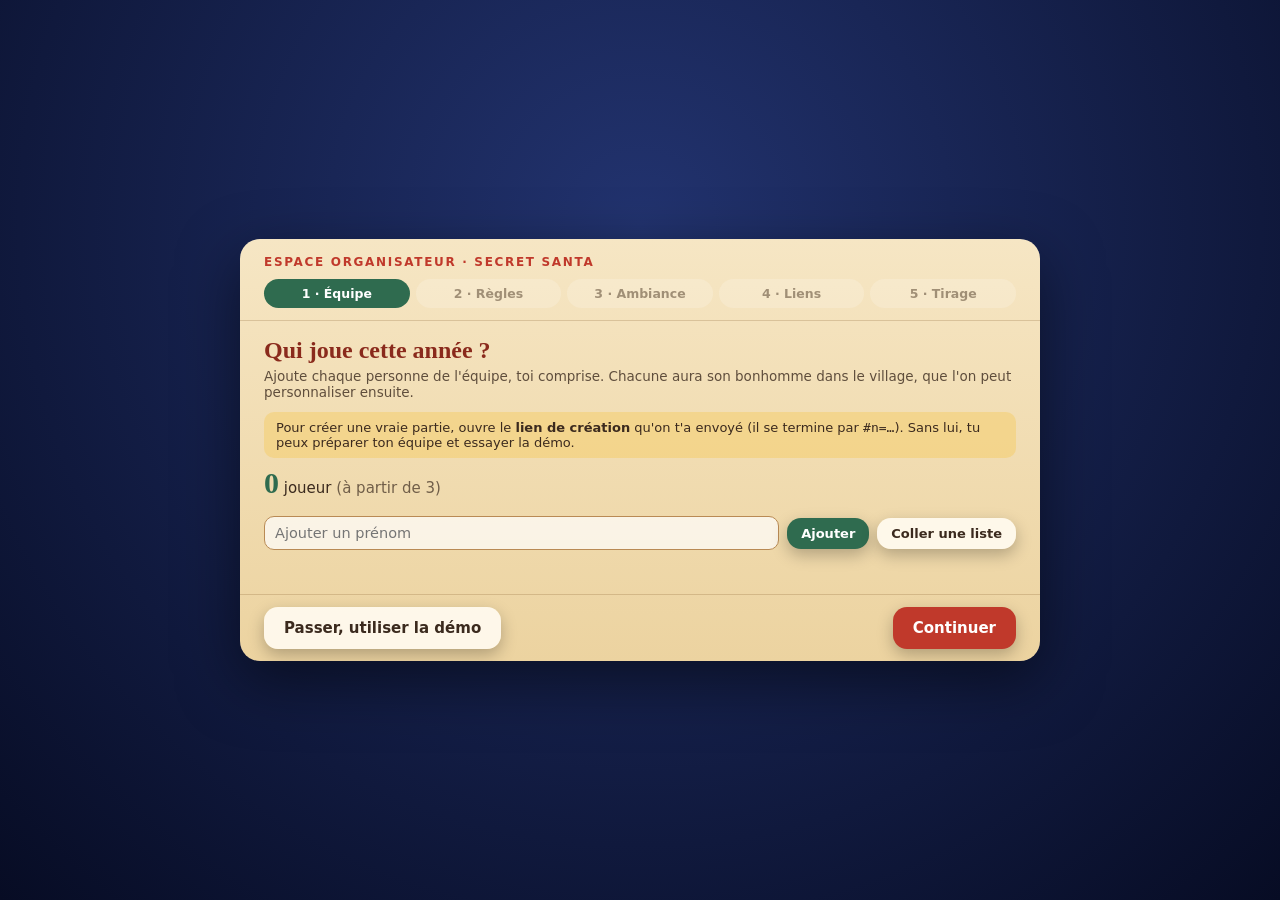
==== index.html @ 73693373 "Add files via upload" ====
<!doctype html>
<html lang="fr">
<head>
<meta charset="utf-8">
<meta name="viewport" content="width=device-width,initial-scale=1,viewport-fit=cover">
<meta name="theme-color" content="#0f1b3d"><meta name="mobile-web-app-capable" content="yes"><meta name="apple-mobile-web-app-capable" content="yes"><meta name="apple-mobile-web-app-title" content="Village"><meta name="apple-mobile-web-app-status-bar-style" content="default">
<title>Village de Noël – Secret Santa</title>
<style>
:root{
  --ink:#3b2a1e; --paper:#f6e6c4; --paper2:#ecd3a0; --red:#c0392b; --green:#2f6b4f; --gold:#f4c95d;
  --glow:0; --hill1:#f6faff; --hill2:#dbe9f6; --ground1:#fdfdff; --ground2:#dfeaf6; --road:#e9eef7; --ice:#cfe6f7;
}
body.dusk{ --glow:.65; --hill1:#ecdcec; --hill2:#c9b4d2; --ground1:#efdbe8; --ground2:#bfa6cb; --road:#dcc8dc; --ice:#d9c6e6; }
body.night{ --glow:1; --hill1:#7b90c0; --hill2:#4f6499; --ground1:#92a7d3; --ground2:#566ca3; --road:#7a8dba; --ice:#7f9fd6; }
*{box-sizing:border-box}
html,body{height:100%;margin:0;overflow:hidden;background:#0f1b3d;font-family:system-ui,-apple-system,"Segoe UI",Roboto,sans-serif;color:var(--ink)}
.hidden{display:none!important}
/* sky */
#sky{position:fixed;inset:0;z-index:0}
#sky .s{position:absolute;inset:0;opacity:0;transition:opacity 2.4s ease}
#sky .day{background:linear-gradient(#7fbfe9,#dff0fb 70%,#f4fafe)}
#sky .dusk{background:linear-gradient(#41397a,#a2578f 45%,#f6a46c 85%,#ffd59a)}
#sky .night{background:linear-gradient(#050a1f,#13224f 60%,#27407f)}
body.day #sky .day,body.dusk #sky .dusk,body.night #sky .night{opacity:1}
#gray{position:fixed;inset:0;z-index:1;background:rgba(110,122,145,.38);opacity:0;transition:opacity 2s;pointer-events:none}
body.cloudy #gray{opacity:1}
/* world */
#stage{position:fixed;inset:0;z-index:2;overflow:hidden;touch-action:none}
#world{position:absolute;left:50%;top:50%;width:1600px;height:900px;transform-origin:center center}
#bg{position:absolute;inset:0;width:1600px;height:900px;overflow:visible}
#chars,#fx{position:absolute;inset:0}
#chars{pointer-events:none}
#fx{pointer-events:none;z-index:6000}
.hill2{fill:var(--hill2);transition:fill 2.4s}.hill1{fill:var(--hill1);transition:fill 2.4s}
.gs1{stop-color:var(--ground1)}.gs2{stop-color:var(--ground2)}
.road{stroke:var(--road);transition:stroke 2.4s}
#sun,#moon,#stars{transition:opacity 2.4s,transform 2.4s}
#sun{opacity:0;transform:translate(1250px,170px)}
body.day #sun{opacity:1}
body.dusk #sun{opacity:1;transform:translate(1330px,420px)}
#moon{opacity:0;transform:translate(300px,170px)}
body.night #moon{opacity:1}
#stars{opacity:0}body.night #stars{opacity:1}body.dusk #stars{opacity:.35}
.cloud{fill:#fff;opacity:.85;animation:drift 90s linear infinite}
body.night .cloud{fill:#9fb0d8;opacity:.35}body.dusk .cloud{fill:#ffd9c2;opacity:.7}
@keyframes drift{from{transform:translateX(-400px)}to{transform:translateX(2000px)}}
.star{animation:tw 3s ease-in-out infinite}
@keyframes tw{50%{opacity:.25}}
.glow{opacity:var(--glow);transition:opacity 2.4s}
.bulb{animation:blink 1.8s ease-in-out infinite}
@keyframes blink{50%{opacity:.35}}
/* characters */
.ch{position:absolute;left:0;top:0;width:48px;height:80px;cursor:pointer;pointer-events:auto;transition:opacity .4s}
.ch.me{cursor:default}
.ch.inshop{opacity:0;pointer-events:none}
.ch .wrap{position:relative;width:48px;height:80px}
.ch .fig{width:48px;height:80px}
.ch svg{width:48px;height:80px;display:block;overflow:visible}
.ch .nm{position:absolute;top:80px;left:50%;transform:translateX(-50%);font-size:var(--nm,13px);font-weight:600;padding:1px 9px;border-radius:10px;background:rgba(255,255,255,.88);white-space:nowrap;pointer-events:none}
.ch.me .nm{background:var(--gold)}
.ch .you{position:absolute;top:-34px;left:50%;transform:translateX(-50%);background:var(--gold);padding:1px 10px;border-radius:10px;font-size:12px;font-weight:700;animation:bounce 1.2s ease-in-out infinite}
.ch .you:after{content:"";position:absolute;left:50%;bottom:-5px;margin-left:-5px;border:5px solid transparent;border-top-color:var(--gold);border-bottom:0}
@keyframes bounce{50%{transform:translateX(-50%) translateY(-6px)}}
.bubble{position:absolute;bottom:92px;left:50%;transform:translateX(-50%) scale(.6);opacity:0;background:#fff;border-radius:12px;padding:6px 10px;font-size:var(--nm,13px);min-width:60px;max-width:210px;width:max-content;text-align:center;box-shadow:0 4px 10px rgba(0,0,0,.25);pointer-events:none;transition:all .25s}
.bubble.show{opacity:1;transform:translateX(-50%) scale(1)}
.bubble:after{content:"";position:absolute;left:50%;bottom:-6px;margin-left:-6px;border:6px solid transparent;border-top-color:#fff;border-bottom:0}
.ch .legL,.ch .legR,.ch .armL,.ch .armR,.ch .body{transform-box:fill-box;transform-origin:50% 0}
.ch.walking .legL{animation:stepA .36s ease-in-out infinite}
.ch.walking .legR{animation:stepB .36s ease-in-out infinite}
.ch.walking .armL{animation:armB .36s ease-in-out infinite}
.ch.walking .armR{animation:armA .36s ease-in-out infinite}
.ch.walking .body{animation:bob .36s ease-in-out infinite}
@keyframes stepA{0%,100%{transform:rotate(24deg)}50%{transform:rotate(-24deg)}}
@keyframes stepB{0%,100%{transform:rotate(-24deg)}50%{transform:rotate(24deg)}}
@keyframes armA{0%,100%{transform:rotate(14deg)}50%{transform:rotate(-14deg)}}
@keyframes armB{0%,100%{transform:rotate(-14deg)}50%{transform:rotate(14deg)}}
@keyframes bob{50%{transform:translateY(-2px)}}
.gift{display:none}.ch.hasgift .gift{display:block}
.ch.ready .wrap{animation:hop 1.7s ease-in-out infinite}
@keyframes hop{0%,70%,100%{transform:translateY(0)}85%{transform:translateY(-9px)}}
.elf{position:absolute;left:0;top:0;width:24px;height:40px}
.elf svg{width:24px;height:40px;overflow:visible}
.spark{position:absolute;width:11px;height:11px;clip-path:polygon(50% 0,62% 38%,100% 50%,62% 62%,50% 100%,38% 62%,0 50%,38% 38%)}
.ball{position:absolute;left:0;top:0;width:16px;height:16px;margin:-8px;border-radius:50%;background:radial-gradient(circle at 35% 30%,#fff,#d8e7f6);box-shadow:0 0 6px rgba(255,255,255,.8)}
/* snow */
#snow{position:fixed;inset:0;z-index:15;pointer-events:none}
/* HUD */
#hud{position:fixed;inset:0;z-index:10;pointer-events:none}
#hud>*{pointer-events:auto}
.tl{position:absolute;left:16px;top:14px;background:rgba(255,250,238,.9);padding:12px 16px;border-radius:16px;box-shadow:0 6px 20px rgba(0,0,0,.22);min-width:230px}
.tl .title{font-family:Georgia,serif;font-size:20px;font-weight:700;color:var(--red)}
.wx{font-size:12px;opacity:.75;margin:2px 0 8px}
.prog{display:flex;align-items:center;gap:8px;font-size:13px}
.bar{flex:1;height:9px;border-radius:6px;background:rgba(0,0,0,.12);overflow:hidden}
.bar i{display:block;height:100%;width:0;background:linear-gradient(90deg,#2f6b4f,#f4c95d);transition:width .8s}
.tr{position:absolute;right:16px;top:14px;display:flex;gap:8px;flex-wrap:wrap;justify-content:flex-end;max-width:62vw}
.pill,.seg button{border:0;background:rgba(255,250,238,.92);padding:8px 13px;border-radius:999px;font-size:13px;cursor:pointer;box-shadow:0 4px 12px rgba(0,0,0,.2);color:var(--ink);font-family:inherit}
.seg{display:flex;background:rgba(255,250,238,.92);border-radius:999px;box-shadow:0 4px 12px rgba(0,0,0,.2);padding:3px}
.seg button{box-shadow:none;background:transparent;padding:5px 11px}
.seg button.on{background:var(--green);color:#fff}
.bc{position:absolute;left:0;right:0;bottom:18px;display:flex;gap:10px;justify-content:center;pointer-events:none}
.bc>*{pointer-events:auto}
.demo{position:absolute;left:16px;bottom:18px;background:rgba(20,28,60,.78);color:#fff;border-radius:14px;padding:8px 12px;font-size:12px}
.demo summary{cursor:pointer}
.demo button{display:block;margin-top:6px;width:100%;text-align:left;background:rgba(255,255,255,.14);border:0;color:#fff;border-radius:8px;padding:6px 9px;cursor:pointer;font-size:12px;font-family:inherit}
.btn{border:0;border-radius:14px;padding:12px 20px;font-size:15px;font-weight:700;cursor:pointer;font-family:inherit;box-shadow:0 6px 16px rgba(0,0,0,.25);transition:transform .15s}
.btn:hover:not(:disabled){transform:translateY(-2px)}
.btn.primary{background:var(--red);color:#fff}
.btn.green{background:var(--green);color:#fff}
.btn.ghost{background:rgba(255,250,238,.94);color:var(--ink)}
.btn:disabled{opacity:.5;cursor:default}
/* intro */
#intro{position:fixed;inset:0;z-index:30;display:flex;align-items:center;justify-content:center;background:radial-gradient(circle at 50% 40%,rgba(30,45,100,.55),rgba(5,10,30,.85));backdrop-filter:blur(4px);transition:opacity 1s}
#intro.hide{opacity:0;pointer-events:none}
#intro .card{width:min(560px,92vw);text-align:center;color:#fff;padding:20px}
.kicker{letter-spacing:.2em;text-transform:uppercase;font-size:12px;color:var(--gold)}
#intro h1{font-family:Georgia,serif;font-size:clamp(34px,6vw,54px);margin:6px 0 8px;text-shadow:0 4px 20px rgba(0,0,0,.5)}
#intro p{opacity:.88;margin:0 0 18px}
#intro .label{font-size:13px;opacity:.8;margin-bottom:8px}
#intro small{display:block;margin-top:14px;opacity:.65;font-size:12px}
.chips{display:flex;flex-wrap:wrap;gap:8px;justify-content:center}
.chip{border:1.5px solid rgba(255,255,255,.45);background:rgba(255,255,255,.1);color:#fff;border-radius:999px;padding:7px 14px;cursor:pointer;font-size:14px;font-family:inherit}
.chip.on{background:var(--gold);color:var(--ink);border-color:var(--gold);font-weight:700}
#intro .chips{margin-bottom:20px}
/* letter */
#dim{position:fixed;inset:0;z-index:14;background:radial-gradient(circle,rgba(10,15,40,.45),rgba(5,8,25,.82));opacity:0;pointer-events:none;transition:opacity 1s}
#dim.on{opacity:1;pointer-events:auto}
#letter{position:fixed;inset:0;z-index:16;display:flex;align-items:center;justify-content:center;pointer-events:none}
#letter>*{pointer-events:auto}
.env{position:absolute;width:min(340px,80vw);height:220px;background:linear-gradient(#f2dcae,#e0be82);border-radius:8px;box-shadow:0 30px 60px rgba(0,0,0,.5);cursor:pointer;transform:translateY(130vh) rotate(-14deg)}
.env.in{animation:envIn 1.6s cubic-bezier(.2,.9,.3,1.1) forwards}
@keyframes envIn{0%{transform:translateY(120vh) rotate(-18deg)}65%{transform:translateY(-18px) rotate(3deg)}100%{transform:translateY(0) rotate(-1deg)}}
.env.in:not(.open):hover{filter:brightness(1.07)}
.env:before{content:"";position:absolute;inset:0;border-radius:8px;background:linear-gradient(#d4ad6e,#c49a5c);clip-path:polygon(0 0,50% 52%,100% 0,100% 100%,0 100%)}
.env .flap{position:absolute;left:0;right:0;top:0;height:52%;background:linear-gradient(#ecd3a0,#e0be82);clip-path:polygon(0 0,100% 0,50% 100%);transform-origin:top;transition:transform .8s ease,z-index 0s .4s;z-index:2}
.env.open .flap{transform:rotateX(180deg);z-index:0}
.env .to{position:absolute;left:0;right:0;bottom:22px;text-align:center;font-family:"Segoe Script","Bradley Hand","Brush Script MT",cursive;font-size:22px;color:#5a3a1a;z-index:3}
.env .seal{position:absolute;left:50%;top:52%;width:58px;height:58px;margin:-29px;border-radius:50%;background:radial-gradient(circle at 35% 30%,#e0584a,#a02418);color:#ffd9a0;display:flex;align-items:center;justify-content:center;font-size:26px;z-index:4;box-shadow:0 4px 10px rgba(0,0,0,.4);transition:all .5s;animation:pulse 1.6s ease-in-out infinite}
.env.open .seal{opacity:0;transform:scale(.4);animation:none}
@keyframes pulse{50%{transform:scale(1.1)}}
.env .hint{position:absolute;left:0;right:0;top:-34px;text-align:center;color:#fff;font-size:13px;opacity:.85}
.scroll{display:none;flex-direction:column;align-items:center;width:min(600px,94vw);filter:drop-shadow(0 24px 40px rgba(0,0,0,.55))}
.roll{position:relative;z-index:2;width:100%;height:30px;border-radius:15px;background:linear-gradient(#a9722c,#e8c27a 30%,#f8e0a6 50%,#c8964c 75%,#80511c)}
.roll:before,.roll:after{content:"";position:absolute;top:-3px;width:16px;height:36px;border-radius:8px;background:linear-gradient(#7a4c1a,#d9a85a,#7a4c1a)}
.roll:before{left:-8px}.roll:after{right:-8px}
.paperWrap{width:95%;overflow:hidden;max-height:0;transition:max-height 1.5s cubic-bezier(.2,.8,.2,1)}
.scroll.open .paperWrap{max-height:min(72vh,660px)}
.paper{max-height:min(72vh,660px);overflow:auto;padding:26px 30px 30px;background:radial-gradient(circle at 20% 15%,rgba(255,255,255,.35),transparent 50%),linear-gradient(#f8e9c8,#f0d9a6);box-shadow:inset 0 0 40px rgba(160,110,40,.35)}
.step{animation:fadeIn .8s ease both;animation-delay:.1s}
@keyframes fadeIn{from{opacity:0;transform:translateY(8px)}to{opacity:1}}
.paper h2{font-family:"Segoe Script","Bradley Hand","Brush Script MT",cursive;font-size:30px;margin:0 0 10px;color:#8a2a1c}
.paper p{line-height:1.55;margin:0 0 10px;font-size:15.5px}
.paper .sig{font-family:"Segoe Script","Bradley Hand","Brush Script MT",cursive;font-size:20px;color:#8a2a1c;text-align:right}
.paper .lock{display:flex;gap:10px;align-items:flex-start;background:rgba(47,107,79,.12);border:1px dashed #2f6b4f;border-radius:12px;padding:10px 12px;font-size:13.5px;margin:6px 0 14px}
.paper .grp{margin:12px 0 4px;font-weight:700;font-size:14.5px}
.paper .hint{font-size:12.5px;opacity:.7;margin-bottom:6px}
.paper .chips{justify-content:flex-start;gap:6px}
.paper .chip{color:var(--ink);background:rgba(255,255,255,.4);border-color:#b98a54;padding:5px 11px;font-size:13.5px}
.panel .chip{color:var(--ink);background:rgba(255,255,255,.5);border-color:#b98a54}
.panel .chip.on{background:#f4c95d}
.paper .chip.on{background:var(--green);color:#fff;border-color:var(--green)}
.paper .chip.avoid.on{background:#6a5a7a;border-color:#6a5a7a}
.paper textarea{width:100%;min-height:68px;border:1.5px solid #b98a54;border-radius:12px;padding:10px;background:rgba(255,255,255,.5);font:inherit;font-size:14px;resize:vertical}
.paper .row{display:flex;gap:10px;flex-wrap:wrap;margin-top:16px;position:sticky;bottom:-30px;padding:10px 0;background:linear-gradient(transparent,#f2dcae 35%)}
.paper .note{font-size:12px;opacity:.65;margin-top:10px}
.paper .big{font-family:Georgia,serif;font-size:30px;color:var(--red);text-align:center;margin:10px 0}
.paper .quote{background:rgba(255,255,255,.45);border-left:4px solid var(--gold);padding:10px 12px;border-radius:8px;font-style:italic}
.paper .chip b{background:#fff;color:var(--green);border-radius:9px;padding:0 6px;margin-left:6px;font-size:11px}
.paper .chip.active{outline:2px solid var(--gold);outline-offset:1px}
.paper .ideabox{background:rgba(255,255,255,.4);border-radius:12px;padding:10px;margin-top:8px}
.paper .tag{display:inline-flex;gap:6px;align-items:center;background:#fff;border:1px solid #b98a54;border-radius:999px;padding:3px 6px 3px 10px;font-size:13px;margin:0 6px 6px 0}
.paper .tag button{border:0;background:transparent;cursor:pointer;font-size:16px;line-height:1;padding:0 4px}
.paper .addrow{display:flex;gap:6px}.paper .addrow input{flex:1;border:1.5px solid #b98a54;border-radius:10px;padding:8px;font:inherit;font-size:14px;background:rgba(255,255,255,.8)}
.paper ul{margin:0 0 10px;padding-left:20px;line-height:1.6}
.btn.sm{padding:8px 14px;font-size:13px}

#aurora{position:absolute;inset:0;opacity:0;transition:opacity 3s;pointer-events:none;overflow:hidden;mix-blend-mode:screen}
body.night #aurora{opacity:.75}
#aurora i{position:absolute;left:-10%;width:120%;height:240px;filter:blur(38px);border-radius:50%;background:linear-gradient(90deg,transparent,#3dffb0 25%,#4fb7ff 50%,#b46bff 75%,transparent);opacity:.45;animation:aur 14s ease-in-out infinite alternate}
#aurora i:nth-child(1){top:5%}#aurora i:nth-child(2){top:15%;animation-delay:-6s;opacity:.3}
@keyframes aur{from{transform:translateX(-7%) skewX(-8deg)}to{transform:translateX(7%) skewX(8deg) scaleY(1.25)}}
#sleigh{position:absolute;left:0;top:0;width:270px;height:110px;cursor:pointer;z-index:7000}
#sleigh svg{width:270px;height:110px;overflow:visible;animation:bobS 1.1s ease-in-out infinite}
@keyframes bobS{50%{transform:translateY(-6px) rotate(-1.5deg)}}
.fallgift{position:absolute;left:0;top:0;width:26px;height:24px;margin:-12px;border-radius:3px;background:linear-gradient(90deg,transparent 42%,#ffd35a 42% 58%,transparent 58%),linear-gradient(#e74c3c,#c0392b)}
.ice{fill:var(--ice);transition:fill 2.4s}
g.sm{opacity:0;transform-box:fill-box;transform-origin:50% 100%;transform:scale(.3);transition:opacity .5s,transform .7s cubic-bezier(.3,1.6,.5,1)}
g.sm.on{opacity:1;transform:none}
.ch.skating .wrap{transform:rotate(9deg)}
.lantern{position:absolute;left:50%;top:-32px;width:22px;height:30px;margin-left:-11px;animation:floatL 2.4s ease-in-out infinite;pointer-events:none}
.ch.me .lantern{top:-66px}
.lantern i{display:block;width:100%;height:100%;border-radius:7px 7px 10px 10px;background:linear-gradient(#ffb347,#ff7a2f);box-shadow:0 0 18px 6px rgba(255,170,70,.7)}
.lantern:before{content:"";position:absolute;left:50%;top:-8px;width:2px;height:8px;background:#7a5a3a}
@keyframes floatL{50%{transform:translateY(-7px)}}
.dot{display:inline-block;width:9px;height:9px;border-radius:50%;background:#e74c3c;margin-left:6px;animation:pulse 1.4s infinite}
#modal{position:fixed;inset:0;z-index:20;display:flex;align-items:center;justify-content:center;background:rgba(5,8,25,.62);backdrop-filter:blur(3px)}
.mcard{position:relative;width:min(580px,94vw);max-height:88vh;overflow:auto;background:radial-gradient(circle at 20% 10%,rgba(255,255,255,.35),transparent 50%),linear-gradient(#f8e9c8,#f0d9a6);border-radius:18px;padding:24px 26px;box-shadow:0 24px 60px rgba(0,0,0,.55);animation:fadeIn .5s ease both}
.mcard h2{font-family:"Segoe Script","Bradley Hand","Brush Script MT",cursive;font-size:28px;margin:0 0 6px;color:#8a2a1c}
.mcard p{line-height:1.55;margin:0 0 10px}
.mcard .x{position:absolute;right:12px;top:10px;border:0;background:transparent;font-size:24px;cursor:pointer;color:#8a5a22}
.mcard .row{display:flex;gap:10px;flex-wrap:wrap;margin-top:14px}
.mcard textarea{width:100%;min-height:90px;border:1.5px solid #b98a54;border-radius:12px;padding:10px;background:rgba(255,255,255,.6);font:inherit;resize:vertical}
.mcard .note{font-size:12px;opacity:.65}
.mcard .quote{background:rgba(255,255,255,.5);border-left:4px solid var(--gold);padding:10px 12px;border-radius:8px;font-style:italic;margin-bottom:10px}
.advgrid{display:grid;grid-template-columns:repeat(6,1fr);gap:8px;margin:12px 0}
.door{border:0;border-radius:10px;padding:8px 2px;cursor:pointer;font-family:Georgia,serif;font-size:18px;font-weight:700;color:#fff;background:linear-gradient(#b8453a,#8f2d25);box-shadow:inset 0 -4px 0 rgba(0,0,0,.2),0 3px 6px rgba(0,0,0,.2);display:flex;flex-direction:column;align-items:center;gap:1px}
.door small{font-family:system-ui;font-size:10px;font-weight:400;opacity:.85}
.door.lock{background:linear-gradient(#a99a85,#8b7d69);cursor:default;opacity:.7}
.door.done{background:linear-gradient(#3b8a62,#2f6b4f)}
.door.today{animation:pulse 1.4s infinite;outline:3px solid var(--gold)}
.tagk{display:inline-block;background:var(--green);color:#fff;border-radius:999px;padding:2px 10px;font-size:12px;margin-bottom:8px}
.swatches .crow{display:flex;align-items:center;gap:8px;justify-content:center;margin:6px 0;font-size:13px}
.swatches .crow span{width:64px;text-align:right;opacity:.8}
.sw{width:26px;height:26px;border-radius:50%;border:2px solid rgba(255,255,255,.65);cursor:pointer;padding:0}
.sw.on{outline:3px solid var(--gold);outline-offset:2px}
#custom{margin-bottom:16px}
.kinds{display:grid;grid-template-columns:repeat(5,1fr);gap:4px;margin:6px 0 10px}
.kbtn{background:rgba(255,255,255,.1);border:2px solid transparent;border-radius:10px;padding:3px 2px 2px;color:inherit;cursor:pointer;font:inherit;display:flex;flex-direction:column;align-items:center}
.kbtn svg{width:30px;height:50px}.kbtn i{font-style:normal;font-size:10px;line-height:1.1;margin-top:2px;opacity:.85}
.kbtn.on{border-color:var(--gold);background:rgba(255,211,77,.18)}
.faceBox{margin-top:8px;padding:8px;border-radius:12px;background:rgba(255,255,255,.08);font-size:13px}
.faceBox .row{display:flex;gap:6px;justify-content:center;flex-wrap:wrap;margin-top:6px}
#faceCv{display:block;margin:8px auto;border-radius:50%;border:3px solid #fff;width:132px;height:132px;background:#222}
.faceBox input[type=range]{width:100%}

#prev svg{width:72px;height:120px;overflow:visible;animation:hop 1.7s ease-in-out infinite}
#intro .card{max-height:96vh;overflow:auto}
@media(max-width:700px){.advgrid{grid-template-columns:repeat(4,1fr)}}

.hot{cursor:pointer;transition:filter .3s}
.hot:hover{filter:drop-shadow(0 0 14px rgba(255,214,110,.95)) brightness(1.1)}
.hot.hint{animation:hint 2.6s ease-in-out}
@keyframes hint{0%,100%{filter:none}35%,65%{filter:drop-shadow(0 0 18px rgba(255,214,110,.95)) brightness(1.14)}}
#tip{white-space:nowrap;position:fixed;z-index:50;background:rgba(255,248,232,.97);padding:5px 11px;border-radius:10px;font-size:12px;pointer-events:none;opacity:0;transition:opacity .15s;box-shadow:0 4px 12px rgba(0,0,0,.3)}
#tip.show{opacity:1}
.gbi{transform-box:fill-box;transform-origin:50% 100%;animation:popG .6s cubic-bezier(.3,1.7,.5,1) both}
@keyframes popG{from{transform:scale(0) translateY(-40px);opacity:0}to{transform:none;opacity:1}}
.badge{display:inline-block;min-width:18px;height:18px;border-radius:9px;background:#e74c3c;color:#fff;font-size:11px;line-height:18px;text-align:center;margin-left:6px;padding:0 5px}

.door.ph{background:linear-gradient(#2a6f9e,#1d4f74)}
.door.seen{background:linear-gradient(#d9822b,#b3641a)}
.door.done{background:linear-gradient(#3b8a62,#2f6b4f)}
.phprev{max-width:100%;max-height:200px;border-radius:10px;margin-top:8px;display:block}
.phdone{display:flex;gap:10px;align-items:center;margin-top:8px}.phdone img{width:84px;height:84px;object-fit:cover;border-radius:10px}
.rk{display:flex;align-items:center;gap:10px;padding:6px 10px;border-radius:12px;background:rgba(255,255,255,.4);margin-bottom:6px}
.rk.me{background:rgba(244,201,93,.55);outline:2px solid var(--gold)}
.rk b{width:22px;font-family:Georgia,serif;font-size:18px;color:#8a2a1c}
.rk .av svg{width:26px;height:44px;display:block;overflow:visible}
.rk .nm2{flex:1;font-weight:600}.rk .pt{font-weight:700;color:var(--green)}
.rules{font-size:12.5px;line-height:1.6;margin-top:10px;background:rgba(255,255,255,.35);border-radius:10px;padding:8px 12px}
.wall{display:grid;grid-template-columns:repeat(3,1fr);gap:10px}
.tile{background:#fff8e8;border-radius:10px;overflow:hidden;box-shadow:0 3px 8px rgba(0,0,0,.2)}
.tile svg,.tile img{display:block;width:100%;height:96px;object-fit:cover}
.tile .cap{display:flex;justify-content:space-between;align-items:center;padding:5px 8px;font-size:12px}
.lk{border:0;background:transparent;color:#8a2a1c;font-weight:700;cursor:pointer;font-size:12px;font-family:inherit}.lk.on{color:#e74c3c}
@media(max-width:700px){.wall{grid-template-columns:repeat(2,1fr)}}

#interior{position:fixed;inset:0;z-index:22;background:#2a1a12}
.room{position:absolute;inset:0;overflow:hidden;animation:fadeIn .5s ease both}
.room .bd{position:absolute;inset:0;width:100%;height:100%}
.room .top{position:absolute;left:0;right:0;top:0;display:flex;justify-content:space-between;align-items:center;padding:calc(12px + env(safe-area-inset-top)) 16px 0;z-index:3;color:#fff}
.room .top h2{font-family:Georgia,serif;margin:0;font-size:22px;text-shadow:0 2px 8px rgba(0,0,0,.6)}
.room .top small{display:block;font-family:system-ui;font-size:12px;opacity:.85;font-weight:400}
.room .panel{position:absolute;left:50%;top:48%;transform:translate(-50%,-50%);animation:none;width:min(620px,94vw);max-height:72vh;z-index:2}
.room .folks{position:absolute;left:0;right:0;bottom:calc(8px + env(safe-area-inset-bottom));display:flex;gap:16px;align-items:flex-end;justify-content:center;z-index:1}
.folk{text-align:center;font-size:12px;color:#fff;text-shadow:0 1px 4px rgba(0,0,0,.7)}
.folk svg{width:44px;height:74px;display:block;margin:0 auto 2px;overflow:visible}
@media(max-height:720px){.room .folks{display:none}}
.ckwrap{display:flex;justify-content:center;margin:8px 0}
#ckSvg{width:260px;height:260px;cursor:crosshair;touch-action:none}
#ckSvg.bake{animation:bake 2s ease-in-out}
@keyframes bake{0%{filter:none}50%{filter:drop-shadow(0 0 18px #ff9a3c) brightness(1.15)}100%{filter:none}}
.opt{display:flex;flex-wrap:wrap;gap:6px;align-items:center;margin:6px 0;font-size:13px}
.opt>b{min-width:70px}
.memgrid{display:grid;grid-template-columns:repeat(4,1fr);gap:8px;margin:10px 0}
.mem{perspective:600px;cursor:pointer;border:0;background:none;padding:0}
.mem .in{position:relative;width:100%;aspect-ratio:4/3;transform-style:preserve-3d;transition:transform .45s}
.mem.on .in{transform:rotateY(180deg)}
.mem .f,.mem .b{position:absolute;inset:0;border-radius:8px;backface-visibility:hidden;overflow:hidden}
.mem .b{background:repeating-linear-gradient(45deg,#c0392b,#c0392b 8px,#a02a1f 8px,#a02a1f 16px);border:3px solid #fff8e8}
.mem .f{transform:rotateY(180deg);border:3px solid #fff8e8;background:#fff}
.mem .f svg{width:100%;height:100%;display:block}
.mem.ok .f{box-shadow:0 0 0 3px #3b8a62}
.tabs{display:flex;gap:6px;flex-wrap:wrap;margin-bottom:10px}
.choice{display:block;width:100%;text-align:left;border:1.5px solid #b98a54;background:rgba(255,255,255,.5);border-radius:10px;padding:9px 12px;margin-top:6px;cursor:pointer;font:inherit;color:var(--ink)}
.choice.good{background:#cfe9d8;border-color:#3b8a62}.choice.bad{background:#f3cfcf;border-color:#c0392b}
.pourbtn{user-select:none;touch-action:none}
/* menu + toasts */
#menu{position:fixed;z-index:25;background:#fff8e8;border-radius:14px;padding:10px;box-shadow:0 10px 30px rgba(0,0,0,.35);width:230px;opacity:0;pointer-events:none;transform:scale(.9);transition:all .18s}
#menu.show{opacity:1;pointer-events:auto;transform:none}
#menu .t{font-weight:700;font-family:Georgia,serif;font-size:16px}
#menu .st{font-size:12px;opacity:.7;margin:2px 0 8px}
#menu button{display:block;width:100%;text-align:left;border:0;background:rgba(47,107,79,.1);padding:8px 10px;border-radius:9px;margin-top:5px;cursor:pointer;font-size:13.5px;font-family:inherit;color:var(--ink)}
#menu button:hover:not(:disabled){background:rgba(47,107,79,.22)}
#menu button:disabled{opacity:.45;cursor:default}
#menu button small{display:block;opacity:.65;font-size:11px}
#toasts{position:fixed;right:16px;top:70px;z-index:40;display:flex;flex-direction:column;gap:8px;align-items:flex-end;pointer-events:none;width:min(340px,86vw)}
.toast{background:rgba(255,248,232,.97);padding:10px 16px;border-radius:14px;box-shadow:0 8px 24px rgba(0,0,0,.3);font-size:14px;animation:tin .4s ease both;text-align:center}
.toast.out{opacity:0;transition:opacity .6s}
@keyframes tin{from{opacity:0;transform:translateY(-10px)}}
#btnFind{display:none}
@media(max-width:700px),(max-height:520px){
 .tl{left:8px;right:8px;top:calc(8px + env(safe-area-inset-top));min-width:0;padding:8px 12px}
 .tl .title{font-size:16px}.tl #wx{display:none}.tl .wx{margin:0 0 4px;font-size:11px}
 .tr{position:fixed;left:8px;right:8px;top:auto;bottom:calc(76px + env(safe-area-inset-bottom));max-width:none;flex-wrap:nowrap;overflow-x:auto;justify-content:flex-start;gap:6px;padding:2px 2px 8px;scrollbar-width:none}
 .tr::-webkit-scrollbar{display:none}
 .tr>*{flex:0 0 auto}
 .pill,.seg button{padding:7px 11px;font-size:12.5px}
 .bc{bottom:calc(14px + env(safe-area-inset-bottom))}
 .btn{padding:11px 16px;font-size:14px}
 #btnFind{display:inline-block}
 .demo{left:auto;right:8px;top:calc(104px + env(safe-area-inset-top));bottom:auto}
 #toasts{left:8px;right:8px;top:calc(112px + env(safe-area-inset-top));width:auto;align-items:center}
 .mcard{padding:18px 16px;max-height:90vh}
}
/* ---------- espace organisateur ---------- */
body.player details.demo{display:none}
#setup{position:fixed;inset:0;z-index:40;display:flex;align-items:center;justify-content:center;background:radial-gradient(circle at 50% 25%,#22336f,#070c24);transition:opacity .4s;padding:10px}
#setup.peek{opacity:0;pointer-events:none}
#peekBar{position:fixed;z-index:45;left:50%;bottom:calc(20px + env(safe-area-inset-bottom));transform:translateX(-50%)}
.sCard{width:min(800px,100%);max-height:96vh;display:flex;flex-direction:column;background:linear-gradient(var(--paper),var(--paper2));border-radius:20px;box-shadow:0 20px 60px rgba(0,0,0,.5);overflow:hidden}
.sHead{padding:16px 24px 12px;border-bottom:1px solid rgba(120,80,30,.22)}
.sKick{font-size:12px;letter-spacing:.14em;text-transform:uppercase;color:var(--red);font-weight:700}
.sSteps{display:flex;gap:6px;margin-top:10px}
.sSteps button{flex:1;border:0;border-radius:999px;padding:7px 4px;background:rgba(255,255,255,.4);color:var(--ink);font-size:12.5px;font-weight:700;font-family:inherit;cursor:pointer}
.sSteps button.on{background:var(--green);color:#fff}
.sSteps button:disabled{opacity:.45;cursor:default}
.sBody{padding:16px 24px;overflow:auto;flex:1;min-height:0}
.sBody h2{font-family:Georgia,serif;color:#8a2a1c;margin:0 0 4px;font-size:24px}
.sNote{font-size:13.5px;opacity:.8;margin:2px 0 12px}
.sFoot{display:flex;justify-content:space-between;gap:10px;padding:12px 24px;border-top:1px solid rgba(120,80,30,.22)}
.sCnt{font-size:15px;margin:6px 0 8px}.sCnt b{font-size:30px;font-family:Georgia,serif;color:var(--green)}
.srow{display:flex;gap:8px;align-items:center;margin-bottom:6px}
.sav{width:26px;height:44px;flex:none}.sav svg{width:100%;height:100%}
.sIn,.sBody input[type=text],.sBody input[type=date],.sBody input[type=time],.sBody textarea{border:1.5px solid #b98a54;background:rgba(255,255,255,.7);border-radius:10px;padding:8px 10px;font-size:14.5px;font-family:inherit;color:var(--ink);min-width:0}
.srow .sIn{flex:1}
#sRows{max-height:34vh;overflow:auto;padding-right:4px;margin-bottom:8px}
.addrow{display:flex;gap:8px;flex-wrap:wrap;align-items:center}.addrow input{flex:1;min-width:140px}
#sPasteTa,.sBody textarea{width:100%;min-height:74px;margin:8px 0;display:block}
.sErr{color:#a02418;font-weight:700;font-size:13.5px;min-height:20px;margin-top:8px}
.sGrid{display:grid;grid-template-columns:1fr 1fr;gap:10px 14px}
.sGrid label,.sBody .lab{display:flex;flex-direction:column;gap:4px;font-size:13px;font-weight:700}
.sGrid .full{grid-column:1/-1}
.sPrev{background:rgba(255,255,255,.55);border-left:4px solid var(--gold);border-radius:8px;padding:10px 14px;margin-top:12px;font-size:13.5px;line-height:1.5}
.fxg{display:grid;grid-template-columns:repeat(auto-fill,minmax(200px,1fr));gap:12px}
.fxc{background:rgba(255,255,255,.5);border:2px solid transparent;border-radius:14px;padding:10px;cursor:pointer;text-align:left;font-family:inherit;color:var(--ink)}
.fxc.on{border-color:var(--green);background:rgba(255,255,255,.8)}
.fxc:disabled{opacity:.5;cursor:default}
.fxc b{display:flex;justify-content:space-between;align-items:center;font-size:14.5px}
.fxc small{display:block;font-size:12.5px;opacity:.8;margin-top:2px}
.fxc .tg{font-size:11px;padding:2px 8px;border-radius:99px;background:#999;color:#fff}.fxc.on .tg{background:var(--green)}
.fxv{height:70px;border-radius:10px;overflow:hidden;position:relative;background:#1d2f63;margin-bottom:8px;transition:opacity .2s}
.fxc:not(.on) .fxv{filter:grayscale(1);opacity:.4}
.fxc:not(.on) .fxv *{animation-play-state:paused!important}
.fxv i{position:absolute;display:block}
.v-snow i{width:6px;height:6px;border-radius:50%;background:#fff;top:-8px;animation:vfall 2.2s linear infinite}
@keyframes vfall{to{transform:translateY(84px)}}
.v-mus i{bottom:8px;width:10px;background:var(--gold);border-radius:3px;height:44px;transform-origin:bottom;animation:vbar .9s ease-in-out infinite alternate}
@keyframes vbar{from{transform:scaleY(.15)}to{transform:scaleY(1)}}
.v-adv i{top:14px;width:30px;height:42px;border-radius:5px;transform-origin:left;animation:vdoor 2.4s ease-in-out infinite}
@keyframes vdoor{0%,55%{transform:perspective(200px) rotateY(0)}75%,100%{transform:perspective(200px) rotateY(-110deg)}}
.v-pho i.fr{left:30%;right:30%;top:12px;bottom:12px;border:3px solid #fff;border-radius:6px}
.v-pho i.fl{inset:0;background:#fff;opacity:0;animation:vflash 2.2s infinite}
@keyframes vflash{0%,70%{opacity:0}78%{opacity:.9}100%{opacity:0}}
.v-shop i.bd{left:34%;right:34%;bottom:0;height:34px;background:#e6a96b}
.v-shop i.rf{left:28%;right:28%;bottom:34px;height:20px;background:#a8472f;clip-path:polygon(0 100%,50% 0,100% 100%)}
.v-shop i.dr{left:47%;width:12px;bottom:0;height:20px;background:#ffd35a;transform-origin:left;animation:vdoor 2.4s ease-in-out infinite}
.peekRow{display:flex;gap:8px;flex-wrap:wrap;margin:6px 0 4px}
.sTable{display:flex;flex-direction:column;gap:6px;max-height:30vh;overflow:auto;margin:10px 0}
.lrow{display:flex;gap:8px;align-items:center;background:rgba(255,255,255,.5);border-radius:10px;padding:6px 10px}
.lrow span{flex:1;font-weight:700}
.sTop{display:flex;gap:8px;flex-wrap:wrap;margin:8px 0}
.sWarn{background:rgba(244,201,93,.45);border-radius:10px;padding:8px 12px;font-size:13px;margin:8px 0}
@media (max-width:700px){.sGrid{grid-template-columns:1fr}.sHead,.sBody,.sFoot{padding-left:14px;padding-right:14px}.lrow{flex-wrap:wrap}}
@media (max-width:700px),(max-height:520px){#btnInstall{display:none!important}}
.instl{margin:10px 0;padding:10px 12px;background:rgba(255,255,255,.55);border-radius:10px;font-size:14px;line-height:1.5}
.instl b{color:#8a2a1c}
.strk{display:inline-block;background:rgba(244,201,93,.55);border-radius:999px;padding:4px 12px;font-weight:700;font-size:13.5px;margin-bottom:10px}
.stat{display:grid;grid-template-columns:repeat(2,1fr);gap:8px;margin:10px 0}.stat div{background:rgba(255,255,255,.55);border-radius:10px;padding:8px 10px;text-align:center}.stat b{display:block;font-size:24px;font-family:Georgia,serif;color:var(--green)}
</style>
</head>
<body class="night">
<div id="sky"><div class="s day"></div><div class="s dusk"></div><div class="s night"></div><div id="aurora"><i></i><i></i></div></div>
<div id="gray"></div>
<div id="stage"><div id="world"><svg id="bg" viewBox="0 0 1600 900"></svg><div id="chars"></div><div id="fx"></div><div id="sleigh" class="hidden"></div></div></div>
<canvas id="snow"></canvas>

<div id="hud" class="hidden">
  <div class="tl">
    <div class="title">Village de Noël</div>
    <div class="wx" id="wx">Météo en cours de chargement…</div>
    <div class="wx" id="openInfo"></div>
    <div class="prog"><div class="bar"><i id="bar"></i></div><span id="cnt"></span></div>
  </div>
  <div class="tr">
    <button id="btnPts" class="pill">Mes points : <b id="ptsN">0</b></button>
    <button id="btnMail" class="pill">Courrier des lutins<span id="mailN" class="badge hidden">0</span></button>
    <button id="btnAdvent" class="pill">Calendrier de l'Avent<span id="advDot" class="dot hidden"></span></button>
    <button id="btnMusic" class="pill">Musique : oui</button>
    <button id="btnInstall" class="pill hidden">Rappel et mobile</button>
    <div class="seg" id="seg"><button data-m="auto" class="on">Auto</button><button data-m="day">Jour</button><button data-m="dusk">Soir</button><button data-m="night">Nuit</button></div>
    <button id="btnSnow" class="pill">Neige : auto</button>
  </div>
  <div class="bc">
    <button id="btnReady" class="btn primary">Mon cadeau est prêt</button>
    <button id="btnLetter" class="btn ghost hidden">Ma lettre du lutin</button>
    <button id="btnFind" class="btn ghost">Me retrouver</button>
  </div>
  <details class="demo"><summary>Coulisses (démo)</summary>
    <button id="dDraw">Simuler le tirage</button>
    <button id="dTime">Voyager dans le temps (calendrier)</button>
    <button id="dSleigh">Faire passer le traîneau</button>
    <button id="dOpen">Simuler le jour J (ouverture)</button>
    <button id="dSpeed">Les autres avancent vers Noël</button>
    <button id="dReplay">Rejouer depuis le début</button>
    <button id="dBack">Retour à l'espace organisateur</button>
  </details>
</div>

<div id="intro"><div class="card">
  <div class="kicker">Secret Santa de l'équipe</div>
  <h1>Le Village de Noël</h1>
  <p>Un village sous la neige, des lutins discrets, et une lettre qui t'attend.</p>
  <div class="label" id="nameLbl">Qui es-tu ?</div>
  <div id="names" class="chips"></div>
  <div id="custom" class="hidden"><div id="prev"></div><div class="swatches" id="swatches"></div></div>
  <button id="go" class="btn primary" disabled>Ouvrir la porte du village</button>
  <small id="introNote">Démo avec les prénoms de l'équipe, mais un tirage fictif. Dans la vraie version, on arrive avec son lien magique reçu par mail. Active le son pour la musique.</small>
</div></div>

<div id="setup" class="hidden"><div class="sCard">
  <div class="sHead"><div class="sKick">Espace organisateur · Secret Santa</div><div class="sSteps" id="sSteps"></div></div>
  <div class="sBody" id="sBody"></div>
  <div class="sFoot" id="sFoot"></div>
</div></div>
<button id="peekBar" class="btn primary hidden">Revenir à l'assistant</button>

<div id="dim"></div>
<div id="letter" class="hidden">
  <div id="env" class="env"><div class="hint">Touche le sceau pour ouvrir</div><div class="flap"></div><div class="seal">&#9733;</div><div class="to" id="envTo"></div></div>
  <div id="scroll" class="scroll"><div class="roll"></div><div class="paperWrap"><div class="paper" id="paper"></div></div><div class="roll"></div></div>
</div>
<div id="interior" class="hidden"><div class="room" id="room"></div></div>
<div id="modal" class="hidden"><div class="mcard" id="mcard"></div></div>
<div id="menu"></div>
<div id="toasts"></div>

<script>
const BAKED=/*B*/{"u":"https://xmishnbxlprtupvfqvru.supabase.co","k":"sb_publishable_p9Zce6EHgPYSvPBc44B3Fw_u8YJkApD"}/*B*/;
(function(){try{const h=new URLSearchParams(location.hash.slice(1)),k=h.get('k');
 if(k&&!h.get('c')&&!h.get('o')&&BAKED){const x=new XMLHttpRequest();x.open('POST',BAKED.u.replace(/\/+$/,'')+'/rest/v1/rpc/config',false);x.setRequestHeader('apikey',BAKED.k);x.setRequestHeader('Content-Type','application/json');x.send(JSON.stringify({p_token:k}));if(x.status===200)window.__SRVCFG=JSON.parse(x.responseText);}}catch(e){}})();
</script>
<script>
const SRC=document.documentElement.outerHTML;
const $=s=>document.querySelector(s), $$=s=>[...document.querySelectorAll(s)];
const rnd=(a,b)=>a+Math.random()*(b-a), pick=a=>a[Math.floor(Math.random()*a.length)], sleep=ms=>new Promise(r=>setTimeout(r,ms));

const FACES={};
/* ---------- personnages ---------- */
const SK=['#f6d3b3','#f2c7a5','#e8b48a','#c68a64','#a46f4b','#7a4a30'];
const CHAR={
 classic:{n:'Bonhomme',def:{coat:'#c0392b',hat:'#c0392b',scarf:'#ffffff',skin:'#f2c7a5',acc:'#ffffff'},lb:{coat:'Manteau',hat:'Bonnet',scarf:'Écharpe',skin:'Teint',acc:null}},
 lutin:{n:'Lutin',def:{coat:'#2f6b4f',hat:'#c0392b',scarf:'#f4c95d',skin:'#f2c7a5',acc:'#f4c95d'},lb:{coat:'Tunique',hat:'Bonnet',scarf:'Ceinture',skin:'Teint',acc:'Grelot, col'}},
 pere:{n:'Père Noël',def:{coat:'#c0392b',hat:'#c0392b',scarf:'#2b2b2b',skin:'#f2c7a5',acc:'#ffffff'},lb:{coat:'Manteau',hat:'Bonnet',scarf:'Ceinture',skin:'Teint',acc:'Barbe'}},
 mere:{n:'Mère Noël',def:{coat:'#c0392b',hat:'#c0392b',scarf:'#ffffff',skin:'#f2c7a5',acc:'#e8e8e8'},lb:{coat:'Robe',hat:'Bonnet',scarf:'Tablier',skin:'Teint',acc:'Cheveux'},pal:{acc:['#e8e8e8','#ffffff','#b0b0b0','#8b5a2b','#c9a14a','#3a2a2a']}},
 neige:{n:'Bonhomme de neige',def:{coat:'#2b2b2b',hat:'#2b2b2b',scarf:'#c0392b',skin:'#ffffff',acc:'#e67e22'},lb:{coat:'Boutons',hat:'Chapeau',scarf:'Écharpe',skin:'Neige',acc:'Nez'},pal:{skin:['#ffffff','#e6f2fb','#cfe6f7','#f6e9ff'],acc:['#e67e22','#c0392b','#f4c95d','#2f6b4f']}},
 pingouin:{n:'Pingouin',def:{coat:'#2c3e50',hat:'#c0392b',scarf:'#f4c95d',skin:'#ffffff',acc:'#e67e22'},lb:{coat:'Plumage',hat:'Bonnet',scarf:'Écharpe',skin:'Ventre',acc:'Bec, pattes'},pal:{coat:['#2c3e50','#1f2a36','#34495e','#4a4a6a','#5b3f8c','#2a6f9e'],skin:['#ffffff','#f6efe0','#e6f2fb']}},
 casse:{n:'Casse-noisette',def:{coat:'#c0392b',hat:'#2a6f9e',scarf:'#ffffff',skin:'#f2c7a5',acc:'#f4c95d'},lb:{coat:'Veste',hat:'Shako',scarf:'Ceinture',skin:'Teint',acc:'Dorures'}},
 renne:{n:'Renne',def:{coat:'#2f6b4f',hat:'#c0392b',scarf:'#f4c95d',skin:'#a47148',acc:'#7a5232'},lb:{coat:'Pull',hat:'Bonnet',scarf:'Écharpe',skin:'Pelage',acc:'Bois'},pal:{skin:['#a47148','#8b5a2b','#c49a6c','#6b4a2e','#d9b98a','#5a3b22'],acc:['#7a5232','#5a3b22','#c49a6c','#f4c95d','#e8e8e8','#2f6b4f']}},
 pain:{n:'Pain d\'épices',def:{coat:'#c0392b',hat:null,scarf:'#2f6b4f',skin:'#c48a4f',acc:'#ffffff'},lb:{coat:'Boutons',hat:null,scarf:'Nœud',skin:'Biscuit',acc:'Glaçage'},pal:{skin:['#c48a4f','#a9713a','#d9a066','#8b5a2b','#e6b98a','#7a4a30'],acc:['#ffffff','#fbe3ea','#fff2b8','#cfe9ff','#d7f5d3','#f4c95d']}},
 souris:{n:'Souris du Père Noël',def:{coat:'#c0392b',hat:'#c0392b',scarf:'#f4c95d',skin:'#b8b8c0',acc:'#f2a6b8'},lb:{coat:'Veste',hat:'Bonnet',scarf:'Écharpe',skin:'Pelage',acc:'Oreilles, nez'},pal:{skin:['#b8b8c0','#8e8e99','#d8d8de','#c9a47a','#6e6e78','#ffffff'],acc:['#f2a6b8','#f4c95d','#c0392b','#ffffff','#2f6b4f','#2a6f9e']}},
 sapin:{n:'Sapin',def:{coat:'#2f6b4f',hat:'#c0392b',scarf:'#f4c95d',skin:'#f2c7a5',acc:'#f4c95d'},lb:{coat:'Branches',hat:'Boules',scarf:'Guirlande',skin:'Teint',acc:'Étoile'}}
};
const CHARS=Object.keys(CHAR);
const PAL={hat:['#c0392b','#2f6b4f','#2a6f9e','#f4c95d','#5b3f8c','#ffffff','#2b2b2b','#e8738f'],coat:['#c0392b','#2f6b4f','#2a6f9e','#d9822b','#5b3f8c','#c25b8f','#2b2b2b','#ffffff'],scarf:['#ffffff','#f4c95d','#c0392b','#2f6b4f','#2a6f9e','#c25b8f','#2b2b2b','#d9822b'],skin:SK,acc:['#f4c95d','#ffffff','#c0392b','#2f6b4f','#2a6f9e','#e67e22']};
const FIELDS=['coat','hat','scarf','skin','acc'];
const palOf=(k,f)=>(CHAR[k].pal&&CHAR[k].pal[f])||PAL[f];
const kindOf=c=>CHAR[c&&c.kind]?c.kind:'classic';
const lookOf=c=>{const k=kindOf(c),o={kind:k};FIELDS.forEach(f=>{o[f]=(c&&c[f])||CHAR[k].def[f];});o.glasses=!!(c&&c.glasses);return o;};
const randLookK=k=>{k=k||pick(CHARS);const o={kind:k};FIELDS.forEach(f=>{o[f]=CHAR[k].def[f]===null?null:pick(palOf(k,f));});return o;};
const LEGS=(col)=>`<rect class="legL" x="20" y="76" width="8" height="18" rx="4" fill="${col}"/><rect class="legR" x="32" y="76" width="8" height="18" rx="4" fill="${col}"/>`;
const ARMS=(col,hand)=>`<ellipse class="armL" cx="12" cy="58" rx="6" ry="12" fill="${col}"/><ellipse class="armR" cx="48" cy="58" rx="6" ry="12" fill="${col}"/>${hand?`<circle cx="12" cy="69" r="4.5" fill="${hand}"/><circle cx="48" cy="69" r="4.5" fill="${hand}"/>`:''}`;
const EYES='<circle cx="24" cy="28" r="2" fill="#2b2b2b"/><circle cx="36" cy="28" r="2" fill="#2b2b2b"/>';
const SMILE='<path d="M25 34 Q30 39 35 34" stroke="#2b2b2b" stroke-width="1.8" fill="none" stroke-linecap="round"/>';
const CHEEK='<circle cx="22" cy="32" r="3" fill="#f08a8a" opacity=".45"/><circle cx="38" cy="32" r="3" fill="#f08a8a" opacity=".45"/>';
const GLS=c=>c.glasses?'<g fill="none" stroke="#2b2b2b" stroke-width="1.6"><circle cx="24" cy="28" r="5.5"/><circle cx="36" cy="28" r="5.5"/><path d="M29.5 28h1"/></g>':'';
const SANTAHAT=(h,w)=>`<path d="M13 24 Q13 3 30 3 Q47 3 47 24 Z" fill="${h}"/><rect x="11" y="20" width="38" height="8" rx="4" fill="${w||'#fff'}"/><circle cx="30" cy="3" r="6" fill="${w||'#fff'}"/>`;
const DRAW={
 classic:(L,c)=>({legs:LEGS('#3a2a2a'),arms:ARMS(L.coat,L.skin),
  torso:`<rect x="14" y="40" width="32" height="42" rx="14" fill="${L.coat}"/><rect x="14" y="64" width="32" height="5" fill="rgba(0,0,0,.14)"/><rect x="16" y="41" width="28" height="8" rx="4" fill="${L.scarf}"/><rect x="38" y="46" width="7" height="17" rx="3" fill="${L.scarf}"/>`,
  head:`<circle cx="30" cy="27" r="16" fill="${L.skin}"/>`,feat:CHEEK+EYES+GLS(c)+SMILE,top:SANTAHAT(L.hat)}),
 lutin:(L,c)=>({legs:LEGS('#3a2a2a'),arms:ARMS(L.coat,L.skin),
  torso:`<rect x="14" y="40" width="32" height="42" rx="12" fill="${L.coat}"/><rect x="14" y="64" width="32" height="5" fill="${L.scarf}"/><rect x="28" y="63" width="4" height="7" fill="#f4c95d"/><path d="M16 41H44L41 49L37.5 43L34 49L30.5 43L27 49L23.5 43L20 49Z" fill="${L.acc}"/>`,
  head:`<path d="M15 25L3 17L14 34Z" fill="${L.skin}"/><path d="M45 25L57 17L46 34Z" fill="${L.skin}"/><circle cx="30" cy="27" r="16" fill="${L.skin}"/>`,feat:CHEEK+EYES+GLS(c)+SMILE,
  top:`<path d="M13 24Q15 5 33 7Q42 8 52 3Q46 14 47 24Z" fill="${L.hat}"/><rect x="11" y="20" width="38" height="7" rx="3.5" fill="${L.acc}"/><circle cx="52" cy="4" r="4" fill="${L.acc}" stroke="rgba(0,0,0,.25)" stroke-width=".8"/>`}),
 pere:(L,c)=>({legs:LEGS('#2b2b2b'),arms:ARMS(L.coat,'#f6f0e6'),
  torso:`<rect x="14" y="40" width="32" height="42" rx="14" fill="${L.coat}"/><rect x="26" y="44" width="8" height="38" fill="#fff" opacity=".9"/><rect x="14" y="62" width="32" height="7" fill="${L.scarf}"/><rect x="26" y="61" width="8" height="9" rx="1.5" fill="#f4c95d"/><rect x="28.5" y="63.5" width="3" height="4" fill="${L.scarf}"/><rect x="14" y="76" width="32" height="6" rx="3" fill="#fff"/>`,
  head:`<circle cx="30" cy="27" r="16" fill="${L.skin}"/>`,feat:CHEEK+EYES+GLS(c),
  top:`<path d="M13 31Q12 52 30 54Q48 52 47 31Q40 38 30 36Q20 38 13 31Z" fill="${L.acc}"/><path d="M22 35Q30 31 38 35Q34 39 30 37Q26 39 22 35Z" fill="${L.acc}" stroke="rgba(0,0,0,.12)" stroke-width=".8"/><ellipse cx="30" cy="40" rx="3" ry="2" fill="#7a2a2a"/>`+SANTAHAT(L.hat)}),
 mere:(L,c)=>({legs:LEGS('#3a2a2a'),arms:ARMS(L.coat,L.skin),
  torso:`<path d="M14 40H46L50 82H10Z" fill="${L.coat}"/><path d="M19 52H41L44 80H16Z" fill="${L.scarf}"/><rect x="14" y="78" width="32" height="4" fill="#fff"/><rect x="16" y="41" width="28" height="6" rx="3" fill="#fff"/>`,
  head:`<circle cx="14" cy="14" r="8" fill="${L.acc}"/><circle cx="46" cy="14" r="8" fill="${L.acc}"/><circle cx="30" cy="25" r="18" fill="${L.acc}"/><circle cx="30" cy="27" r="16" fill="${L.skin}"/>`,feat:CHEEK+EYES+GLS(c)+SMILE+`<path d="M15 24Q18 12 30 11Q42 12 45 24Q38 17 30 17Q22 17 15 24Z" fill="${L.acc}"/>`,
  top:`<path d="M19 15Q22 4 32 5Q41 6 41 15Z" fill="${L.hat}"/><rect x="18" y="12" width="24" height="5" rx="2.5" fill="#fff"/><circle cx="41" cy="6" r="3.5" fill="#fff"/>`}),
 neige:(L,c)=>({legs:LEGS('#6b4a2e').replace(/height="18"/g,'height="14"'),arms:`<path class="armL" d="M16 56L2 44M7 48L3 52" stroke="#6b4a2e" stroke-width="3" stroke-linecap="round" fill="none"/><path class="armR" d="M44 56L58 44M53 48L57 52" stroke="#6b4a2e" stroke-width="3" stroke-linecap="round" fill="none"/>`,
  torso:`<circle cx="30" cy="62" r="21" fill="${L.skin}" stroke="rgba(60,90,130,.25)" stroke-width="1"/><circle cx="30" cy="56" r="2.2" fill="${L.coat}"/><circle cx="30" cy="65" r="2.2" fill="${L.coat}"/><circle cx="30" cy="74" r="2.2" fill="${L.coat}"/><rect x="15" y="42" width="30" height="7" rx="3.5" fill="${L.scarf}"/><rect x="36" y="46" width="7" height="16" rx="3" fill="${L.scarf}"/>`,
  head:`<circle cx="30" cy="27" r="16" fill="${L.skin}" stroke="rgba(60,90,130,.25)" stroke-width="1"/>`,feat:`<circle cx="24" cy="24" r="2" fill="#2b2b2b"/><circle cx="36" cy="24" r="2" fill="#2b2b2b"/><path d="M30 27L45 31L30 33Z" fill="${L.acc}"/><circle cx="22" cy="33" r="1.3" fill="#2b2b2b"/><circle cx="25" cy="36" r="1.3" fill="#2b2b2b"/><circle cx="30" cy="37.5" r="1.3" fill="#2b2b2b"/>`,
  top:`<rect x="14" y="10" width="32" height="5" rx="2.5" fill="${L.hat}"/><rect x="20" y="0" width="20" height="12" rx="2" fill="${L.hat}"/><rect x="20" y="7" width="20" height="3" fill="${L.scarf}"/>`}),
 pingouin:(L,c)=>({legs:LEGS(L.acc).replace(/height="18"/g,'height="16"'),arms:`<ellipse class="armL" cx="10" cy="60" rx="5" ry="14" fill="${L.coat}" transform="rotate(8 10 60)"/><ellipse class="armR" cx="50" cy="60" rx="5" ry="14" fill="${L.coat}" transform="rotate(-8 50 60)"/>`,
  torso:`<ellipse cx="30" cy="62" rx="20" ry="23" fill="${L.coat}"/><ellipse cx="30" cy="65" rx="13" ry="19" fill="${L.skin}"/><rect x="16" y="43" width="28" height="7" rx="3.5" fill="${L.scarf}"/><rect x="36" y="47" width="7" height="15" rx="3" fill="${L.scarf}"/>`,
  head:`<circle cx="30" cy="27" r="16" fill="${L.coat}"/><ellipse cx="30" cy="30" rx="12" ry="12" fill="${L.skin}"/>`,feat:`<circle cx="25" cy="27" r="2" fill="#2b2b2b"/><circle cx="35" cy="27" r="2" fill="#2b2b2b"/><path d="M26 31Q30 38 34 31Q30 33 26 31Z" fill="${L.acc}"/>`,
  top:SANTAHAT(L.hat).replace('M13 24 Q13 3','M14 21 Q14 3').replace('47 3 47 24','46 3 46 21').replace('y="20"','y="17"')}),
 casse:(L,c)=>({legs:LEGS('#f2f2f2'),arms:ARMS(L.coat,'#fff'),
  torso:`<rect x="14" y="40" width="32" height="42" rx="6" fill="${L.coat}"/><rect x="14" y="64" width="32" height="5" fill="${L.scarf}"/><circle cx="30" cy="48" r="2" fill="${L.acc}"/><circle cx="30" cy="56" r="2" fill="${L.acc}"/><circle cx="30" cy="72" r="2" fill="${L.acc}"/><rect x="12" y="40" width="9" height="4" rx="2" fill="${L.acc}"/><rect x="39" y="40" width="9" height="4" rx="2" fill="${L.acc}"/><rect x="21" y="86" width="18" height="2" fill="none"/>`,
  head:`<circle cx="30" cy="27" r="16" fill="${L.skin}"/>`,feat:CHEEK+EYES+GLS(c)+`<rect x="23" y="34" width="14" height="5" rx="1.5" fill="#7a2a2a"/><path d="M23 34H37" stroke="#fff" stroke-width="1"/>`,
  top:`<path d="M20 38Q30 44 40 38Q38 48 30 49Q22 48 20 38Z" fill="#fff"/><rect x="16" y="1" width="28" height="17" rx="2" fill="${L.hat}"/><rect x="16" y="13" width="28" height="3.5" fill="${L.acc}"/><circle cx="30" cy="8" r="3.5" fill="${L.acc}"/><rect x="26" y="-0.5" width="8" height="3" rx="1" fill="${L.acc}"/>`}),
 renne:(L,c)=>({legs:LEGS(L.skin),arms:ARMS(L.coat,L.skin),
  torso:`<rect x="14" y="40" width="32" height="42" rx="14" fill="${L.coat}"/><rect x="14" y="62" width="32" height="5" fill="rgba(255,255,255,.35)"/><rect x="16" y="41" width="28" height="8" rx="4" fill="${L.scarf}"/><rect x="38" y="46" width="7" height="17" rx="3" fill="${L.scarf}"/>`,
  head:`<g stroke="${L.acc}" stroke-width="2.6" fill="none" stroke-linecap="round"><path d="M20 14L14 2M16 7L9 6M14 2L19 0"/><path d="M40 14L46 2M44 7L51 6M46 2L41 0"/></g><ellipse cx="11" cy="24" rx="7" ry="4" fill="${L.skin}" transform="rotate(-20 11 24)"/><ellipse cx="49" cy="24" rx="7" ry="4" fill="${L.skin}" transform="rotate(20 49 24)"/><ellipse cx="30" cy="28" rx="15" ry="16" fill="${L.skin}"/>`,
  feat:EYES+(c.glasses?GLS(c):'')+`<ellipse cx="30" cy="36" rx="7" ry="5" fill="rgba(255,255,255,.35)"/><circle cx="30" cy="34.5" r="3.6" fill="#e74c3c"/>`,
  top:`<path d="M20 17Q30 5 41 14Z" fill="${L.hat}"/><rect x="19" y="13" width="23" height="4" rx="2" fill="#fff"/><circle cx="41" cy="12" r="3.2" fill="#fff"/>`}),
 pain:(L,c)=>({legs:LEGS(L.skin),arms:`${ARMS(L.skin)}<path d="M7 66H17M43 66H53" stroke="${L.acc}" stroke-width="2.2" stroke-linecap="round"/>`,
  torso:`<rect x="14" y="40" width="32" height="42" rx="12" fill="${L.skin}"/><circle cx="30" cy="54" r="3" fill="${L.coat}"/><circle cx="30" cy="64" r="3" fill="${L.coat}"/><circle cx="30" cy="74" r="3" fill="${L.coat}"/><path d="M16 80Q22 84 30 80Q38 84 44 80" stroke="${L.acc}" stroke-width="2" fill="none" stroke-linecap="round"/><path d="M24 44L30 49L36 44L36 50L30 47L24 50Z" fill="${L.scarf}"/>`,
  head:`<circle cx="30" cy="27" r="17" fill="${L.skin}"/><path d="M15 17Q30 6 45 17" stroke="${L.acc}" stroke-width="2.2" fill="none" stroke-linecap="round" stroke-dasharray="1 4.5"/>`,feat:`<circle cx="24" cy="26" r="2.2" fill="${L.acc}"/><circle cx="36" cy="26" r="2.2" fill="${L.acc}"/><circle cx="22" cy="32" r="2.6" fill="#f08a8a" opacity=".5"/><circle cx="38" cy="32" r="2.6" fill="#f08a8a" opacity=".5"/><path d="M24 33Q30 40 36 33" stroke="${L.acc}" stroke-width="2.2" fill="none" stroke-linecap="round"/>`,top:''}),
 souris:(L,c)=>({legs:LEGS(L.skin),arms:ARMS(L.coat,L.skin),
  torso:`<path d="M44 76Q60 74 57 58" stroke="${L.acc}" stroke-width="2.6" fill="none" stroke-linecap="round"/><rect x="14" y="40" width="32" height="42" rx="14" fill="${L.coat}"/><rect x="14" y="64" width="32" height="5" fill="rgba(0,0,0,.14)"/><rect x="16" y="41" width="28" height="8" rx="4" fill="${L.scarf}"/><rect x="38" y="46" width="7" height="17" rx="3" fill="${L.scarf}"/>`,
  head:`<circle cx="12" cy="13" r="10" fill="${L.skin}"/><circle cx="12" cy="13" r="6" fill="${L.acc}"/><circle cx="48" cy="13" r="10" fill="${L.skin}"/><circle cx="48" cy="13" r="6" fill="${L.acc}"/><ellipse cx="30" cy="28" rx="16" ry="15" fill="${L.skin}"/>`,
  feat:EYES+`<path d="M25 36L30 32L35 36Q30 41 25 36Z" fill="${L.acc}"/><path d="M12 31L21 33M12 37L21 36M48 31L39 33M48 37L39 36" stroke="rgba(0,0,0,.4)" stroke-width="1" stroke-linecap="round"/>`,
  top:`<path d="M20 16Q26 4 38 9Q40 12 40 16Z" fill="${L.hat}"/><rect x="19" y="13" width="23" height="4.5" rx="2.2" fill="#fff"/><circle cx="39" cy="7" r="3" fill="#fff"/>`}),
 sapin:(L,c)=>({legs:LEGS('#6b4a2e'),arms:`<ellipse class="armL" cx="10" cy="62" rx="7" ry="11" fill="${L.coat}" transform="rotate(14 10 62)"/><ellipse class="armR" cx="50" cy="62" rx="7" ry="11" fill="${L.coat}" transform="rotate(-14 50 62)"/>`,
  torso:`<path d="M30 20L8 54H52Z" fill="${L.coat}"/><path d="M30 34L5 68H55Z" fill="${L.coat}"/><path d="M30 48L2 84H58Z" fill="${L.coat}"/><path d="M10 52Q30 60 50 52M7 67Q30 76 53 67M5 82Q30 90 55 82" stroke="${L.scarf}" stroke-width="2.4" fill="none" stroke-linecap="round" stroke-dasharray="6 3"/><circle cx="20" cy="62" r="3" fill="${L.hat}"/><circle cx="40" cy="60" r="3" fill="${L.hat}"/><circle cx="14" cy="77" r="3" fill="${L.hat}"/><circle cx="30" cy="74" r="3" fill="${L.hat}"/><circle cx="46" cy="77" r="3" fill="${L.hat}"/><circle cx="30" cy="48" r="2.6" fill="${L.hat}"/>`,
  head:`<circle cx="30" cy="27" r="14" fill="${L.skin}"/>`,feat:CHEEK.replace(/r="3"/g,'r="2.6"')+'<circle cx="25" cy="27" r="1.8" fill="#2b2b2b"/><circle cx="35" cy="27" r="1.8" fill="#2b2b2b"/>'+GLS(c).replace(/r="5.5"/g,'r="4.8"').replace(/cx="24"/,'cx="25"').replace(/cx="36"/,'cx="35"')+'<path d="M26 33Q30 37 34 33" stroke="#2b2b2b" stroke-width="1.6" fill="none" stroke-linecap="round"/>',
  top:`<path d="M30 0L32.4 5.8L38.6 6.2L33.8 10.2L35.4 16.2L30 12.8L24.6 16.2L26.2 10.2L21.4 6.2L27.6 5.8Z" fill="${L.acc}" stroke="rgba(0,0,0,.2)" stroke-width=".6"/>`})
};
let FUID=0;
function figSVG(c){
  const k=kindOf(c),L=lookOf(c),R=DRAW[k](L,c),f=c&&(c.face||FACES[c.n]),fr=k==='sapin'?12:13,id='fc'+(++FUID);
  const face=f?`<clipPath id="${id}"><circle cx="30" cy="28" r="${fr}"/></clipPath><image href="${f}" x="${30-fr}" y="${28-fr}" width="${2*fr}" height="${2*fr}" preserveAspectRatio="xMidYMid slice" clip-path="url(#${id})"/><circle cx="30" cy="28" r="${fr}" fill="none" stroke="rgba(255,255,255,.85)" stroke-width="1.2"/>`:'';
  return `<svg viewBox="0 0 60 100" data-kind="${k}"><ellipse cx="30" cy="95" rx="19" ry="5" fill="rgba(20,30,60,.28)"/>${R.legs}<g class="body">${R.arms}${R.torso}${R.head}${f?face:R.feat}${R.top}<g class="gift"><rect x="40" y="62" width="18" height="15" rx="2" fill="#e74c3c"/><rect x="47" y="62" width="4" height="15" fill="#ffd35a"/><rect x="40" y="68" width="18" height="3" fill="#ffd35a"/></g></g></svg>`;}

/* ---------- équipe fictive de démo (13) ---------- */
let TEAM=[
 {n:'Léa',coat:'#c0392b',hat:'#2f6b4f',scarf:'#f4c95d',skin:'#f2c7a5'},
 {n:'Hugo',coat:'#2a6f9e',hat:'#c0392b',scarf:'#fff',skin:'#e8b48a'},
 {n:'Inès',coat:'#2f6b4f',hat:'#c0392b',scarf:'#fff',skin:'#f6d3b3'},
 {n:'Théo',coat:'#7a2d3a',hat:'#2f6b4f',scarf:'#f4c95d',skin:'#a46f4b'},
 {n:'Camille',coat:'#44546a',hat:'#d9822b',scarf:'#fff',skin:'#c68a64'},
 {n:'Nathan',coat:'#6a4c93',hat:'#c0392b',scarf:'#fff',skin:'#f6d3b3'},
 {n:'Manon',coat:'#d9822b',hat:'#2a6f9e',scarf:'#fff',skin:'#f2c7a5'},
 {n:'Lucas',coat:'#c25b8f',hat:'#5b3f8c',scarf:'#fff',skin:'#e8b48a'},
 {n:'Chloé',coat:'#3b7d6b',hat:'#f4c95d',scarf:'#c0392b',skin:'#f2c7a5'},
 {n:'Jules',coat:'#b83a4b',hat:'#fff',scarf:'#2f6b4f',skin:'#f6d3b3'},
 {n:'Emma',coat:'#e0a526',hat:'#2a6f9e',scarf:'#c0392b',skin:'#e8b48a'},
 {n:'Louis',coat:'#5b3f8c',hat:'#e0a526',scarf:'#fff',skin:'#f6d3b3'},
 {n:'Zoé',coat:'#2f6b4f',hat:'#f4c95d',scarf:'#c0392b',skin:'#b07a55'}
];
{const DK=['classic','lutin','pere','neige','pingouin','casse','renne','pain','souris','sapin','mere','classic','lutin','pingouin','neige','renne','souris','pain'],HUM=['classic','lutin','pere','mere','casse','sapin'];
 TEAM=TEAM.map((m,i)=>{const k=DK[i%DK.length],l=lookOf({kind:k});if(k==='classic')return {n:m.n,kind:k,coat:m.coat,hat:m.hat,scarf:m.scarf,skin:m.skin,acc:l.acc};if(HUM.includes(k))l.skin=m.skin;return {n:m.n,...l};});}
const DEMO_TEAM=TEAM.map(m=>({...m}));
const OPENING={label:'',date:''};
/* ---------- configuration (organisatrice) et liens personnels ---------- */
const FXK=['music','snow','advent','photo','shops'];
const CFG={date:'2026-12-09',time:'09:00',occasion:'pendant le team building',budget:'',welcome:'',fx:{music:1,snow:1,advent:1,photo:1,shops:1},sb:{url:'',key:''},admin:'',created:0};
const b64e=o=>btoa(unescape(encodeURIComponent(JSON.stringify(o)))).replace(/\+/g,'-').replace(/\//g,'_').replace(/=+$/,'');
const b64d=s=>JSON.parse(decodeURIComponent(escape(atob(s.replace(/-/g,'+').replace(/_/g,'/')))));
const cfgObj=org=>({t:TEAM.map(m=>{const l=lookOf(m),h=v=>(v||'').replace('#','');return [m.n.trim(),h(l.coat),h(l.hat),h(l.scarf),h(l.skin),l.kind,h(l.acc)].concat(org?[m.tok||'']:[]);}),d:CFG.date,h:CFG.time,o:CFG.occasion,b:CFG.budget,w:CFG.welcome,f:FXK.map(k=>CFG.fx[k]?1:0).join(''),s:CFG.sb.url,a:CFG.sb.key,m:org?CFG.admin:'',g:org&&CFG.created?1:0});
const packCfg=org=>b64e(cfgObj(org));
function syncOpening(){
  const d=new Date(CFG.date+'T12:00:00');
  OPENING.label='le '+d.toLocaleDateString('fr-FR',{weekday:'long',day:'numeric',month:'long'})+(CFG.occasion?', '+CFG.occasion:'');
  OPENING.date=CFG.date+'T'+(CFG.time||'09:00');
}
function unpackCfg(raw){unpackObj(b64d(raw));}
function unpackObj(o){
  if(!o||!Array.isArray(o.t)||o.t.length<1)throw 0;
  TEAM=o.t.map(a=>{const nw=a.length>=7,k=nw&&CHAR[a[5]]?a[5]:'classic',H=v=>v?'#'+v:null,d=CHAR[k].def;return {n:String(a[0]),kind:k,coat:H(a[1])||d.coat,hat:CHAR[k].lb.hat===null?null:(H(a[2])||d.hat),scarf:H(a[3])||d.scarf,skin:H(a[4])||d.skin,acc:(nw&&H(a[6]))||d.acc,tok:(nw?a[7]:a[5])||''};});
  CFG.sb.url=o.s||(BAKED&&BAKED.u)||'';CFG.sb.key=o.a||(BAKED&&BAKED.k)||'';CFG.admin=o.m||'';CFG.created=o.g?1:0;
  CFG.date=o.d||CFG.date;CFG.time=o.h||CFG.time;CFG.occasion=o.o||'';CFG.budget=o.b||'';CFG.welcome=o.w||'';
  FXK.forEach((k,i)=>CFG.fx[k]=o.f&&o.f[i]!=null?+o.f[i]:1);
  syncOpening();
}
const HP=new URLSearchParams(location.hash.slice(1));
const TOKEN=HP.get('k')||'';
let CKEY=(HP.get('n')||'').trim();
let MODE=(HP.has('p')||TOKEN)?'player':HP.has('t')?'test':'org',PIDX=+HP.get('p')||0;
try{const raw=HP.get('c')||HP.get('o');if(raw)unpackCfg(raw);else if(MODE==='player'&&TOKEN&&window.__SRVCFG)unpackObj(window.__SRVCFG);else if(MODE==='player'&&TOKEN){CFG.sb.url=(BAKED&&BAKED.u)||'';CFG.sb.key=(BAKED&&BAKED.k)||'';}else if(MODE==='player')MODE='org';if(MODE==='player'&&TOKEN&&raw&&!(CFG.sb.url&&CFG.sb.key))MODE='org';if(MODE==='player'&&!TOKEN&&!TEAM[PIDX])MODE='org';}catch(e){MODE='org';}
if(BAKED&&!CFG.sb.url&&MODE!=='player'){CFG.sb.url=BAKED.u;CFG.sb.key=BAKED.k;}
syncOpening();
async function sbRpc(url,key,fn,args){if(!url||!key)throw new Error('cette page n\'est pas configurée pour le serveur');const r=await fetch(url.replace(/\/+$/,'')+'/rest/v1/rpc/'+fn,{method:'POST',headers:{'apikey':key,'Content-Type':'application/json'},body:JSON.stringify(args||{})});const j=await r.json().catch(()=>null);if(!r.ok)throw new Error((j&&(j.message||j.hint))||('HTTP '+r.status));return j;}
const API={on:MODE==='player'&&!!TOKEN,rpc:(fn,a)=>sbRpc(CFG.sb.url,CFG.sb.key,fn,a),L:null,V:[],opened:false};
const netErr=e=>toast('Les lutins n\'arrivent pas à joindre le serveur ('+((e&&e.message)||'erreur')+').');

const esc=s=>s.replace(/[&<>"]/g,c=>({'&':'&amp;','<':'&lt;','>':'&gt;','"':'&quot;'}[c]));
const SHOPS=[
 {cx:210,label:'Boulangerie',body:'#e6a96b',roof:'#a8472f',accent:'#6b3a2a'},
 {cx:520,label:'Jouets',body:'#7fb3d5',roof:'#2f6b4f',accent:'#c0392b'},
 {cx:1090,label:'Librairie',body:'#c58fb3',roof:'#5b3f8c',accent:'#2f6b4f'},
 {cx:1400,label:'Chocolaterie',body:'#b98a6a',roof:'#c0392b',accent:'#3b2a1e'}
];
let SLOTS=[];
function genSlots(n){SLOTS=[];const need=Math.max(n,15)+2;let r=0,cnt=5;while(SLOTS.length<need&&r<7){const y=Math.min(872,708+r*40);for(let k=0;k<cnt;k++)SLOTS.push([800+Math.round((k-(cnt-1)/2)*64),y]);r++;cnt+=4;}}
genSlots(15);

/* ---------- décor SVG ---------- */
function buildBG(){
  const lights=['#ff5a4d','#ffd35a','#5ad17a','#5aa8ff','#ff8fd0'];
  let s=`<defs>
  <radialGradient id="halo"><stop offset="0" stop-color="#ffd98a" stop-opacity=".95"/><stop offset="1" stop-color="#ffd98a" stop-opacity="0"/></radialGradient>
  <radialGradient id="sunhalo"><stop offset="0" stop-color="#fff3b0" stop-opacity=".9"/><stop offset="1" stop-color="#fff3b0" stop-opacity="0"/></radialGradient>
  <linearGradient id="gr" x1="0" y1="0" x2="0" y2="1"><stop offset="0" class="gs1"/><stop offset="1" class="gs2"/></linearGradient></defs>`;
  s+=`<g id="stars">`;
  for(let i=0;i<80;i++) s+=`<circle class="star" cx="${rnd(-200,1800)}" cy="${rnd(-100,420)}" r="${rnd(.8,2.2)}" fill="#fff" style="animation-delay:${rnd(0,3)}s"/>`;
  s+=`</g>`;
  s+=`<g id="sun"><circle r="150" fill="url(#sunhalo)"/><circle r="46" fill="#ffe9a8"/></g>`;
  s+=`<g id="moon"><circle r="120" fill="#cfe0ff" opacity=".18"/><circle r="42" fill="#f6f2dc"/><circle cx="-12" cy="-8" r="8" fill="#000" opacity=".07"/><circle cx="12" cy="10" r="11" fill="#000" opacity=".07"/><circle cx="8" cy="-16" r="5" fill="#000" opacity=".06"/></g>`;
  [[120,150,1],[700,90,.8],[1050,200,1.2]].forEach(([x,y,k],i)=>{
    s+=`<g class="cloud" style="animation-delay:${-i*30}s"><g transform="translate(${x},${y}) scale(${k})"><ellipse cx="0" cy="0" rx="90" ry="26"/><ellipse cx="-40" cy="-18" rx="50" ry="26"/><ellipse cx="25" cy="-26" rx="56" ry="30"/></g></g>`;
  });
  s+=`<path class="hill2" d="M-300 520 Q 200 390 560 480 T 1100 470 T 1900 500 L1900 720 L-300 720Z"/>`;
  for(let i=0;i<26;i++){const x=rnd(-100,1700),y=rnd(500,540),h=rnd(50,90);
    s+=`<g transform="translate(${x},${y})"><polygon points="0,${-h} ${h*.32},0 ${-h*.32},0" fill="#2a5a46" opacity=".85"/><polygon points="0,${-h} ${h*.15},${-h*.55} ${-h*.15},${-h*.55}" fill="#fff" opacity=".9"/></g>`;}
  s+=`<path class="hill1" d="M-300 585 Q 300 490 700 565 T 1300 545 T 1900 575 L1900 780 L-300 780Z"/>`;
  s+=`<rect x="-400" y="590" width="2400" height="1800" fill="url(#gr)"/>`;
  s+=`<path class="road" d="M-300 770 Q 400 705 800 748 T 1900 735" fill="none" stroke-width="120" stroke-linecap="round" opacity=".9"/>`;
  for(let i=0;i<14;i++) s+=`<ellipse cx="${rnd(-100,1700)}" cy="${rnd(640,880)}" rx="${rnd(30,80)}" ry="${rnd(5,12)}" fill="#fff" opacity=".35"/>`;
  // patinoire
  s+=`<g id="pond" class="hot"><ellipse cx="1330" cy="812" rx="205" ry="52" fill="#fff" opacity=".8"/><ellipse class="ice" cx="1330" cy="806" rx="190" ry="44"/><path d="M1200 800 Q1260 785 1330 792" stroke="#fff" stroke-width="3" fill="none" opacity=".7"/><path d="M1380 822 Q1430 812 1470 800" stroke="#fff" stroke-width="3" fill="none" opacity=".6"/><path d="M1260 826 Q1300 832 1340 828" stroke="#fff" stroke-width="2" fill="none" opacity=".6"/></g>`;
  // lampadaires
  [380,690,930,1250].forEach(x=>{
    s+=`<g transform="translate(${x},690)"><rect x="-3" y="-110" width="6" height="110" fill="#2e3548"/><circle cx="0" cy="-118" r="9" fill="#ffe08a"/><circle class="glow" cx="0" cy="-118" r="64" fill="url(#halo)"/></g>`;});
  // maisons
  SHOPS.forEach((h,hi)=>{
    const w=230,H=190,base=612,x=h.cx-w/2,top=base-H,cx=h.cx;
    s+=`<g id="shop${hi}" class="hot">
    <rect x="${x}" y="${top}" width="${w}" height="${H}" rx="8" fill="${h.body}"/>
    <path d="M${x-20} ${top+8} L${cx} ${top-82} L${x+w+20} ${top+8} Z" fill="${h.roof}"/>
    <path d="M${x-20} ${top+8} L${cx} ${top-82} L${x+w+20} ${top+8}" fill="none" stroke="#fff" stroke-width="14" stroke-linecap="round" stroke-linejoin="round"/>
    <rect x="${cx-62}" y="${top+10}" width="124" height="26" rx="6" fill="#fff8e8" stroke="${h.accent}" stroke-width="3"/>
    <text x="${cx}" y="${top+29}" font-size="17" font-weight="700" text-anchor="middle" fill="${h.accent}" font-family="Georgia,serif">${h.label}</text>`;
    [x+26,x+w-70].forEach(wx=>{ s+=`<rect x="${wx}" y="${top+52}" width="44" height="44" rx="5" fill="#9bb8d6"/><rect class="glow" x="${wx}" y="${top+52}" width="44" height="44" rx="5" fill="#ffd37a"/><path d="M${wx+22} ${top+52}v44M${wx} ${top+74}h44" stroke="#fff" stroke-width="3"/><circle class="glow" cx="${wx+22}" cy="${top+74}" r="60" fill="url(#halo)" opacity=".35"/>`; });
    s+=`<rect x="${cx-22}" y="${base-78}" width="44" height="78" rx="6" fill="${h.accent}"/><circle cx="${cx+12}" cy="${base-38}" r="3.5" fill="#f4c95d"/>
    <rect class="glow" x="${cx-22}" y="${base-78}" width="44" height="78" rx="6" fill="#ffd37a" opacity=".25"/>
    <circle cx="${cx}" cy="${base-82}" r="0" />`;
    for(let k=0;k<12;k++){ const px=x-10+k*(w+20)/11; s+=`<circle class="bulb" cx="${px}" cy="${top+8+Math.abs(Math.sin(k))*4}" r="4" fill="${lights[(k+hi)%5]}" style="animation-delay:${(k%5)*.35}s"/>`; }
    s+=`</g>`;
    // guirlande vers le sapin
    const x1=cx,y1=top-82,x2=800,y2=310,qx=(x1+x2)/2,qy=Math.max(y1,y2)+95;
    s+=`<path d="M${x1} ${y1} Q ${qx} ${qy} ${x2} ${y2}" fill="none" stroke="#2f3b2f" stroke-width="2" opacity=".6"/>`;
    for(let k=1;k<12;k++){const t=k/12,px=(1-t)*(1-t)*x1+2*t*(1-t)*qx+t*t*x2,py=(1-t)*(1-t)*y1+2*t*(1-t)*qy+t*t*y2;
      s+=`<circle class="bulb" cx="${px}" cy="${py+4}" r="4.5" fill="${lights[(k+hi)%5]}" style="animation-delay:${(k%4)*.4}s"/>`;}
  });
  // sapin
  s+=`<g id="tree" class="hot" transform="translate(800,652)">
   <ellipse cx="0" cy="12" rx="190" ry="26" fill="#fff" opacity=".6"/>
   <rect x="-20" y="-14" width="40" height="46" rx="4" fill="#6b4226"/>
   <g fill="#2e7d4f" stroke="#2e7d4f" stroke-width="16" stroke-linejoin="round">
    <polygon points="-165,-6 165,-6 0,-150"/><polygon points="-130,-112 130,-112 0,-252"/><polygon points="-95,-216 95,-216 0,-334"/></g>
   <g fill="#fff" opacity=".95"><ellipse cx="-70" cy="-58" rx="38" ry="9"/><ellipse cx="85" cy="-30" rx="34" ry="8"/><ellipse cx="-34" cy="-170" rx="28" ry="8"/><ellipse cx="52" cy="-150" rx="26" ry="7"/><ellipse cx="-10" cy="-270" rx="22" ry="6"/></g>`;
  for(let i=0;i<34;i++){const lv=Math.floor(rnd(0,3)),ytop=[-150,-252,-334][lv],yb=[-6,-112,-216][lv],w=[165,130,95][lv];
    const y=rnd(ytop+30,yb-8),half=w*(y-ytop)/(yb-ytop)*.82,x=rnd(-half,half);
    s+=`<circle class="bulb" cx="${x}" cy="${y}" r="5.5" fill="${lights[i%5]}" style="animation-delay:${rnd(0,1.8)}s"/>`;}
  s+=`<polygon id="treestar" points="0,-372 9,-350 32,-348 14,-334 20,-311 0,-324 -20,-311 -14,-334 -32,-348 -9,-350" fill="#ffd34d"/>
   <circle class="glow" cx="0" cy="-340" r="80" fill="url(#halo)"/>
   <circle class="glow" cx="0" cy="-90" r="260" fill="url(#halo)" opacity=".35"/></g>`;
  s+=`<g id="pile" class="hot" transform="translate(800,678)"><rect x="-120" y="-100" width="240" height="108" fill="transparent"/></g>
  <g id="snowman" class="hot" transform="translate(1505,718)"><rect x="-62" y="-150" width="124" height="160" fill="transparent"/>
   <ellipse cx="0" cy="2" rx="46" ry="9" fill="#fff" opacity=".7"/>
   <g class="sm" id="sm0"><circle cx="0" cy="-26" r="30" fill="#fff" stroke="#cfe0f2" stroke-width="2"/></g>
   <g class="sm" id="sm1"><circle cx="0" cy="-70" r="22" fill="#fff" stroke="#cfe0f2" stroke-width="2"/></g>
   <g class="sm" id="sm2"><circle cx="0" cy="-104" r="16" fill="#fff" stroke="#cfe0f2" stroke-width="2"/></g>
   <g class="sm" id="sm3"><circle cx="-5.5" cy="-108" r="2.2" fill="#222"/><circle cx="5.5" cy="-108" r="2.2" fill="#222"/></g>
   <g class="sm" id="sm4"><polygon points="0,-104 18,-100 0,-98" fill="#ff8a2a"/></g>
   <g class="sm" id="sm5"><rect x="-19" y="-121" width="38" height="5" rx="2" fill="#2b2b3a"/><rect x="-11" y="-142" width="22" height="22" rx="2" fill="#2b2b3a"/><rect x="-11" y="-127" width="22" height="4" fill="#c0392b"/></g>
   <g class="sm" id="sm6"><rect x="-17" y="-92" width="34" height="8" rx="4" fill="#c0392b"/><rect x="5" y="-88" width="8" height="18" rx="3" fill="#c0392b"/></g>
   <g class="sm" id="sm7"><path d="M-20 -76 L-48 -96 M-48 -96 l-8 -2 M-48 -96 l-3 -9" stroke="#6b4226" stroke-width="3" stroke-linecap="round" fill="none"/><path d="M20 -76 L46 -92 M46 -92 l8 -4 M46 -92 l2 -9" stroke="#6b4226" stroke-width="3" stroke-linecap="round" fill="none"/><circle cx="0" cy="-70" r="2.5" fill="#222"/><circle cx="0" cy="-58" r="2.5" fill="#222"/><circle cx="0" cy="-44" r="2.5" fill="#222"/></g>
   <g transform="translate(-92,16)"><rect x="-2" y="-18" width="4" height="22" fill="#6b4226"/><rect x="-50" y="-36" width="100" height="22" rx="3" fill="#e8c88a"/><text x="0" y="-21" font-size="10" text-anchor="middle" fill="#5a3a1a" font-family="Georgia,serif">1 cadeau = 1 morceau</text></g>
  </g>`;
  $('#bg').innerHTML=s;
}
let cam=800,camT=800,drag=null,moved=false;
const isMob=()=>innerWidth<700||innerHeight<520;
function worldScale(){if(!isMob())return Math.max(innerWidth/1600,innerHeight/900*.78);return innerHeight<520?Math.max(.5,innerHeight/900*.9):.75;}
const clampCam=v=>{const hw=innerWidth/(2*worldScale());return Math.max(hw-60,Math.min(1600-hw+60,v));};
function fit(){
  const m=isMob(),sc=worldScale(),w=$('#world');
  if(m){cam=clampCam(cam);camT=clampCam(camT);w.style.left='0';w.style.top='0';w.style.transformOrigin='0 0';
    w.style.transform=`translate(${innerWidth/2-cam*sc}px,${innerHeight*.5-470*sc}px) scale(${sc})`;w.style.setProperty('--nm',(11/sc).toFixed(1)+'px');}
  else{w.style.left='50%';w.style.top='50%';w.style.transformOrigin='center center';w.style.transform=`translate(-50%,-53%) scale(${sc})`;w.style.setProperty('--nm','13px');}
}
function camStep(dt){if(!isMob()||drag)return;const d=camT-cam;if(Math.abs(d)<.3)return;cam+=d*Math.min(1,dt*4);fit();}
$('#stage').addEventListener('pointerdown',e=>{if(!isMob())return;drag={x:e.clientX,cam:cam};moved=false;});
addEventListener('pointermove',e=>{if(!drag)return;const dx=e.clientX-drag.x;if(Math.abs(dx)>8)moved=true;if(moved){cam=camT=clampCam(drag.cam-dx/worldScale());fit();}});
addEventListener('pointerup',()=>{drag=null;setTimeout(()=>{moved=false;},60);});
addEventListener('pointercancel',()=>{drag=null;});
document.addEventListener('click',e=>{if(moved){e.stopPropagation();e.preventDefault();}},true);
addEventListener('resize',()=>{fit();sizeSnow();});

/* ---------- état ---------- */
const chars=[]; let me=null, menuFor=null, entered=false; const nudged=new Set();
const place=c=>{c.el.style.transform=`translate(${c.x-24}px,${c.y-76}px)`;c.el.style.zIndex=Math.round(c.y);c.fig.style.transform=`scaleX(${c.dir})`;};
function mk(m,isMe){
  const el=document.createElement('div'); el.className='ch'+(isMe?' me':'');
  el.innerHTML=`<div class="wrap"><div class="fig">${figSVG(m)}</div>${isMe?'<div class="you">Toi</div>':''}<div class="bubble"></div></div><div class="nm">${m.n}</div>`;
  m={...m,face:undefined};const c={...m,el,wrap:el.querySelector('.wrap'),fig:el.querySelector('.fig'),bubble:el.querySelector('.bubble'),x:rnd(160,1440),y:rnd(690,800),dir:1,speed:rnd(55,80),state:'idle',timer:rnd(.5,3),arrived:true,bought:false,isMe};
  c.tx=c.x;c.ty=c.y; chars.push(c); $('#chars').appendChild(el);
  el.addEventListener('click',()=>{ if(isMe){if(c.notes&&c.notes.length)showNotes();else say(c,'C\'est moi !',1400);return;} openMenu(c); });
  place(c); return c;
}
function refig(c,look){if(look)Object.assign(c,look);c.fig.innerHTML=figSVG(c);}
function say(c,t,ms=2400){c.bubble.textContent=t;c.bubble.classList.add('show');clearTimeout(c._bt);c._bt=setTimeout(()=>c.bubble.classList.remove('show'),ms);}
function setWalking(c,w){c.el.classList.toggle('walking',w);}
function goto(c,x,y){c.tx=x;c.ty=y;c.arrived=false;}
function freeSlot(){const used=new Set(chars.filter(c=>c.slot!==undefined).map(c=>c.slot));for(let i=0;i<SLOTS.length;i++) if(!used.has(i)) return i;return 0;}
function decide(c){
  if(c.state==='inShop'){c.el.classList.remove('inshop');c.state='idle';goto(c,c.x+rnd(-60,60),rnd(700,790));return;}
  if(c.state==='ready'||c.state==='toTree'){c.timer=rnd(2,5);return;}
  const r=Math.random();
  if(r<.4){const sh=pick(SHOPS);c.shopIdx=SHOPS.indexOf(sh);c.state='toShop';goto(c,sh.cx+rnd(-8,8),645);}
  else if(r<.58){const a=rnd(0,6.28);c.state='toPond';goto(c,1330+Math.cos(a)*140,806+Math.sin(a)*30);}
  else {c.state='idle';goto(c,rnd(210,1510),rnd(690,810));}
}
function onArrive(c){
  if(c.state==='toShop'){c.state='inShop';c.el.classList.add('inshop');c.timer=rnd(3,5);if(c.manual){c.timer=1e9;openInterior(c.shopIdx);}}
  else if(c.state==='toPond'){c.state='skating';c.sk={a:Math.atan2((c.y-806)/30,(c.x-1330)/140),t:rnd(6,11)};c.el.classList.add('skating');}
  else if(c.state==='toTree'){c.el.classList.remove('hasgift');addToPile(c);c.state='ready';c.el.classList.add('ready');c.timer=rnd(2,4);c.dir=c.x<800?1:-1;}
  else c.timer=rnd(1,3.5);
}
function makeReady(c,quiet){
  if(c.bought) return; c.bought=true; if(c.isMe&&!quiet){earnK('ready','me',10,'cadeau prêt');if(API.on)API.rpc('set_ready',{p_token:TOKEN,p_ready:true}).catch(netErr);}
  if(c.state==='inShop') c.el.classList.remove('inshop');
  c.el.classList.remove('skating'); c.state='toTree'; c.slot=freeSlot(); c.el.classList.add('hasgift'); goto(c,SLOTS[c.slot][0],SLOTS[c.slot][1]); c.timer=0;
  updateProgress();
}
let last=performance.now();
function tick(t){
  const dt=Math.min(.05,(t-last)/1000); last=t;
  for(const c of chars){
    if(c.paused||c.hidden) continue;
    if(c.state==='skating'){c.sk.a+=dt*1.3;c.x=1330+Math.cos(c.sk.a)*140;c.y=806+Math.sin(c.sk.a)*30;c.dir=-Math.sin(c.sk.a)>0?1:-1;c.sk.t-=dt;setWalking(c,false);if(Math.random()<dt*5)sparkle(c.x,c.y-3,1,'#ffffff');
      if(c.sk.t<=0){c.state='idle';c.el.classList.remove('skating');c.tx=c.x;c.ty=c.y;c.arrived=true;c.timer=0;}
      place(c);continue;}
    const dx=c.tx-c.x,dy=c.ty-c.y,d=Math.hypot(dx,dy);
    if(d>2){const k=Math.min(1,c.speed*(c.bought?1.5:1)*dt/d);c.x+=dx*k;c.y+=dy*k;if(Math.abs(dx)>1)c.dir=dx>0?1:-1;setWalking(c,true);}
    else{setWalking(c,false);if(!c.arrived){c.arrived=true;onArrive(c);}c.timer-=dt;if(c.timer<=0)decide(c);}
    place(c);
  }
  drawSnow(dt);camStep(dt); requestAnimationFrame(tick);
}
function updateProgress(){
  const v=chars.filter(c=>!c.hidden&&c.alive!==false); const n=v.filter(c=>c.bought).length;
  updateSnowman(n,v.length);
  $('#cnt').textContent=`${n} / ${v.length} au pied du sapin`; $('#bar').style.width=(v.length?n/v.length*100:0)+'%';
  if(entered&&v.length&&n===v.length&&!updateProgress.done){updateProgress.done=true;celebrate();}
}
let smN=0;
function updateSnowman(n,total){
  const k=total?Math.max(n>0?1:0,Math.floor(8*n/total+1e-9)):0;
  for(let i=0;i<8;i++){const e=document.getElementById('sm'+i);if(e)e.classList.toggle('on',i<k);}
  if(k>smN&&entered){sparkle(1505,660,12,'#ffffff');if(k===8)toast('Le bonhomme de neige est terminé : tout le monde a son cadeau !');}
  smN=k;
}
function celebrate(){
  toast('Tout le monde est au pied du sapin ! Rendez-vous '+OPENING.label+' pour l\'ouverture.');
  for(let i=0;i<8;i++) setTimeout(()=>sparkle(rnd(560,1040),rnd(300,700),14,pick(['#ffd35a','#ff5a4d','#5ad17a','#5aa8ff'])),i*260);
}

/* ---------- effets ---------- */
function sparkle(x,y,n=12,color='#ffe08a'){
  const fx=$('#fx');
  for(let i=0;i<n;i++){const d=document.createElement('div');d.className='spark';d.style.cssText=`left:${x}px;top:${y}px;background:${color}`;fx.appendChild(d);
    const a=Math.random()*6.28,r=rnd(30,95);
    d.animate([{transform:'translate(-50%,-50%) scale(1)',opacity:1},{transform:`translate(calc(-50% + ${Math.cos(a)*r}px),calc(-50% + ${Math.sin(a)*r}px)) scale(0)`,opacity:0}],{duration:rnd(650,1100),easing:'ease-out'}).onfinish=()=>d.remove();}
}
function popIn(c,delay=0){c.wrap.style.opacity=0;setTimeout(()=>{c.wrap.style.opacity=1;c.wrap.animate([{transform:'scale(0)',opacity:0},{transform:'scale(1.2)',opacity:1,offset:.65},{transform:'scale(1)'}],{duration:520,easing:'ease-out'});sparkle(c.x,c.y-40,9);},delay);}
function dropIn(c){c.wrap.style.opacity=1;c.wrap.animate([{transform:'translateY(-700px)',opacity:0},{transform:'translateY(0)',opacity:1,offset:.6,easing:'ease-out'},{transform:'translateY(-34px)',offset:.78},{transform:'translateY(0)'}],{duration:1300,easing:'ease-in'}).onfinish=()=>{sparkle(c.x,c.y-40,22,'#ffd35a');};}
function wobble(c){c.wrap.animate([{transform:'rotate(0)'},{transform:'rotate(-14deg)'},{transform:'rotate(12deg)'},{transform:'rotate(-6deg)'},{transform:'rotate(0)'}],550);}
function toast(t){const tc=$('#toasts');while(tc.children.length>=3)tc.firstChild.remove();const d=document.createElement('div');d.className='toast';d.textContent=t;$('#toasts').appendChild(d);setTimeout(()=>d.classList.add('out'),4600);setTimeout(()=>d.remove(),5400);}

/* ---------- interactions ---------- */
function openMenu(c){
  closeMenu(); c.paused=true; setWalking(c,false); menuFor=c;
  const ready=c.bought, done=nudged.has(c.n); const m=$('#menu');
  m.innerHTML=`<div class="t">${c.n}</div><div class="st">${ready?'Au pied du sapin avec son cadeau':'Se promène dans les boutiques'}</div>
  <button data-a="nudge" ${ready||done?'disabled':''}>Relancer un lutin<small>${ready?'Déjà au pied du sapin':done?'Déjà relancé aujourd\'hui':'Message anonyme, 1 par personne et par jour'}</small></button>
  <button data-a="ball">Lancer une boule de neige</button>
  <button data-a="wave">Dire coucou</button>
  <button data-a="note">Envoyer un mot doux<small>Anonyme, porté par un lutin</small></button>`;
  const r=c.el.getBoundingClientRect(); m.style.left=Math.min(innerWidth-246,Math.max(8,r.left+r.width/2-115))+'px'; m.style.top=Math.max(8,Math.min(innerHeight-210,r.top-190))+'px';
  m.classList.add('show');
}
function closeMenu(){ if(menuFor){menuFor.paused=false;menuFor=null;} $('#menu').classList.remove('show'); }
document.addEventListener('click',e=>{ if(!e.target.closest('#menu')&&!e.target.closest('.ch')) closeMenu(); });
$('#menu').addEventListener('click',e=>{
  const b=e.target.closest('button'); if(!b||b.disabled||!menuFor) return; const c=menuFor, a=b.dataset.a; closeMenu();
  if(a==='nudge') nudgeLutin(c); else if(a==='ball') snowball(me,c); else if(a==='wave') wave(me,c); else if(a==='note') composeNote(c);
});
function sendElf(c,cb){
  const elf=document.createElement('div');elf.className='elf';
  elf.innerHTML=figSVG({coat:'#2f6b4f',hat:'#c0392b',scarf:'#f4c95d',skin:'#f2c7a5'});elf.classList.add('ch','walking');elf.style.cursor='default';
  const sx=800,sy=700; if(c.x<sx) elf.querySelector('svg').style.transform='scaleX(-1)';
  $('#fx').appendChild(elf);
  elf.animate([{transform:`translate(${sx-12}px,${sy-36}px)`},{transform:`translate(${c.x-12}px,${c.y-36}px)`}],{duration:1700,easing:'ease-in-out',fill:'forwards'}).onfinish=()=>{sparkle(c.x,c.y-40,9,'#9be3b0');elf.remove();cb&&cb();};
}
const sendMsg=(c,kind,body)=>{if(API.on)API.rpc('send_msg',{p_token:TOKEN,p_to:c.n,p_kind:kind,p_body:body||''}).catch(netErr);};
function nudgeLutin(c){nudged.add(c.n);sendMsg(c,'nudge');toast(`Un lutin file murmurer un mot à ${c.n}. Tu restes anonyme.`);sendElf(c,()=>{wobble(c);say(c,'Un lutin m\'a soufflé quelque chose…',2800);});}
function snowball(from,to,remote){
  if(API.on&&from.isMe&&!remote)sendMsg(to,'snow');
  const x1=from.x,y1=from.y-50,x2=to.x,y2=to.y-45,b=document.createElement('div');b.className='ball';$('#fx').appendChild(b);
  const kf=[];for(let i=0;i<=12;i++){const t=i/12;kf.push({transform:`translate(${x1+(x2-x1)*t}px,${y1+(y2-y1)*t-4*150*t*(1-t)}px)`});}
  b.animate(kf,{duration:950,easing:'linear'}).onfinish=()=>{b.remove();sparkle(x2,y2,12,'#ffffff');wobble(to);if(to.isMe){toast(`${from.n} t'a lancé une boule de neige !`);notify('Boule de neige',`${from.n} t'a lancé une boule de neige.`);}else say(to,'Hé ! Tu vas voir !',2000);};
  if(!to.isMe) toast(`Boule de neige envoyée à ${to.n}.`);
}
function wave(from,to,remote){if(API.on&&from.isMe&&!remote)sendMsg(to,'wave');say(from,`Coucou ${to.n} !`,2200);setTimeout(()=>say(to,to.isMe?`Coucou ${from.n} !`:pick(['Coucou !','Salut, toi !','Joyeux Noël !']),2200),900);}

/* ---------- météo / jour-nuit ---------- */
let mode='auto',snowMode='auto',weather=null;
const WCODE=c=>c===0?'ciel dégagé':c<=3?'nuageux':c<=48?'brouillard':c<=57?'bruine':c<=67?'pluie':c<=77?'neige':c<=82?'averses':c<=86?'averses de neige':'orage';
const isSnowCode=c=>(c>=71&&c<=77)||c===85||c===86;
function autoTime(){const h=new Date().getHours();if(weather&&weather.day===0)return 'night';if(h>=19||h<7)return 'night';if(h>=17||h<9)return 'dusk';return 'day';}
function applyTime(){
  const t=mode==='auto'?autoTime():mode; document.body.classList.remove('day','dusk','night');document.body.classList.add(t);
  document.body.classList.toggle('cloudy',!!(weather&&weather.code>=3&&mode==='auto'));
  $$('#seg button').forEach(b=>b.classList.toggle('on',b.dataset.m===mode));
}
async function fetchWeather(){
  try{const ctl=new AbortController();setTimeout(()=>ctl.abort(),4500);
    const r=await fetch('https://api.open-meteo.com/v1/forecast?latitude=43.2965&longitude=5.3698&current=temperature_2m,weather_code,is_day',{signal:ctl.signal});
    const j=await r.json();weather={t:Math.round(j.current.temperature_2m),code:j.current.weather_code,day:j.current.is_day};
    $('#wx').textContent=`Marseille · ${weather.t}° · ${WCODE(weather.code)}`;
  }catch(e){weather=null;$('#wx').textContent='Météo indisponible · mode horloge';}
  if(entered) applyTime();
}
$('#seg').addEventListener('click',e=>{const b=e.target.closest('button');if(!b)return;mode=b.dataset.m;applyTime();});
$('#btnSnow').onclick=()=>{const o=['auto','soft','heavy','off'],l={auto:'auto',soft:'douce',heavy:'forte',off:'off'};snowMode=o[(o.indexOf(snowMode)+1)%4];$('#btnSnow').textContent='Neige : '+l[snowMode];};

/* ---------- neige ---------- */
const cv=$('#snow'),g=cv.getContext('2d');let W=0,H=0,flakes=[];
function sizeSnow(){W=cv.width=innerWidth;H=cv.height=innerHeight;}
function snowLevel(){if(snowMode==='off')return 0;if(snowMode==='soft')return 1;if(snowMode==='heavy')return 2;return(weather&&isSnowCode(weather.code))?2:1;}
function drawSnow(dt){
  const lvl=snowLevel(),target=[0,110,320][lvl]*Math.max(.5,W*H/1400000);
  while(flakes.length<target)flakes.push({x:rnd(0,W),y:rnd(-H,0),r:rnd(1,4),p:rnd(0,6.28)});
  if(flakes.length>target)flakes.length=Math.floor(target);
  g.clearRect(0,0,W,H);const day=document.body.classList.contains('day');const wind=Math.sin(performance.now()/4000)*18;
  for(const f of flakes){f.y+=(18+f.r*13)*dt;f.p+=dt*1.4;f.x+=(Math.sin(f.p)*14+wind*(f.r/4))*dt;
    if(f.y>H+6){f.y=-6;f.x=rnd(0,W);}if(f.x>W+6)f.x=-6;if(f.x<-6)f.x=W+6;
    g.beginPath();g.arc(f.x,f.y,f.r,0,6.283);g.fillStyle=`rgba(255,255,255,${.55+f.r*.1})`;g.fill();
    if(day&&f.r>2){g.strokeStyle='rgba(140,170,210,.55)';g.lineWidth=1;g.stroke();}}
}

/* ---------- musique (Jingle Bells, domaine public, boîte à musique) ---------- */
let AC,master,delayN,musicOn=true,mi=0,nextT=0,mtimer;
const F={C:523.25,D:587.33,E:659.25,F:698.46,G:783.99};
const MEL=[['E',1],['E',1],['E',2],['E',1],['E',1],['E',2],['E',1],['G',1],['C',1.5],['D',.5],['E',4],['F',1],['F',1],['F',1.5],['F',.5],['F',1],['E',1],['E',1],['E',.5],['E',.5],['E',1],['D',1],['D',1],['E',1],['D',2],['G',2],['R',2]];
function startMusic(){
  try{AC=new (window.AudioContext||window.webkitAudioContext)();}catch(e){return;}
  master=AC.createGain();master.gain.value=.16;master.connect(AC.destination);
  delayN=AC.createDelay();delayN.delayTime.value=.3;const fb=AC.createGain();fb.gain.value=.38;delayN.connect(fb);fb.connect(delayN);const dout=AC.createGain();dout.gain.value=.45;delayN.connect(dout);dout.connect(master);
  nextT=AC.currentTime+.2;(function sched(){while(nextT<AC.currentTime+1.6){const[n,b]=MEL[mi];const d=b*60/92;if(n!=='R')ping(F[n],nextT,d);nextT+=d;mi=(mi+1)%MEL.length;}mtimer=setTimeout(sched,400);})();
}
function ping(f,t,d){const g1=AC.createGain();const o=AC.createOscillator(),o2=AC.createOscillator();o.type='triangle';o2.type='sine';o.frequency.value=f;o2.frequency.value=f*2;
  g1.gain.setValueAtTime(0,t);g1.gain.linearRampToValueAtTime(.6,t+.012);g1.gain.exponentialRampToValueAtTime(.0008,t+d+.7);
  o.connect(g1);o2.connect(g1);g1.connect(master);g1.connect(delayN);o.start(t);o2.start(t);o.stop(t+d+.8);o2.stop(t+d+.8);}
$('#btnMusic').onclick=()=>{musicOn=!musicOn;if(master)master.gain.setTargetAtTime(musicOn?.16:0,AC.currentTime,.1);$('#btnMusic').textContent='Musique : '+(musicOn?'oui':'non');};

/* ---------- lettre / parchemin ---------- */
const wh={ideas:{},active:null,love:new Set(),avoid:new Set(),envie:''};
const paper=$('#paper');
function step(html){paper.innerHTML=`<div class="step">${html}</div>`;paper.scrollTop=0;}
function openScroll(){const s=$('#scroll');s.style.display='flex';requestAnimationFrame(()=>requestAnimationFrame(()=>s.classList.add('open')));}
function closeScroll(){const s=$('#scroll');s.classList.remove('open');$('#dim').classList.remove('on');setTimeout(()=>{s.style.display='none';$('#letter').classList.add('hidden');},1600);}
function chipsHTML(grp,cls=''){return TEAM.filter(m=>m.n!==me.n).map(m=>{
  if(grp==='idea'){const k=(wh.ideas[m.n]||[]).length;return `<button class="chip ${k?'on':''} ${wh.active===m.n?'active':''}" data-g="idea" data-n="${m.n}">${m.n}${k?`<b>${k}</b>`:''}</button>`;}
  return `<button class="chip ${cls} ${wh[grp].has(m.n)?'on':''}" data-g="${grp}" data-n="${m.n}">${m.n}</button>`;}).join('');}
function renderIdea(){
  const box=$('#ideaBox');if(!box)return;const n=wh.active;if(!n){box.innerHTML='';return;}const l=wh.ideas[n]||[];
  box.innerHTML=`<div class="ideabox"><div class="hint" style="margin:0 0 6px">Idées pour <b>${n}</b></div>
  <div class="tags">${l.map((t,k)=>`<span class="tag">${esc(t)}<button data-rm="${k}" aria-label="Retirer">&times;</button></span>`).join('')}</div>
  <div class="addrow"><input id="ideaIn" maxlength="90" placeholder="Une idée (ex. un coffret de thés)"><button class="btn green sm" data-add="1">Ajouter</button></div></div>`;
  const inp=$('#ideaIn');if(inp)inp.focus({preventScroll:true});
}
function addIdea(){const i=$('#ideaIn');if(!i||!wh.active)return;const v=i.value.trim();if(!v)return;(wh.ideas[wh.active]=wh.ideas[wh.active]||[]).push(v);renderIdea();renderChips();}
function renderChips(){['idea','love','avoid'].forEach(k=>{const el=$('#ch-'+k);if(el)el.innerHTML=chipsHTML(k,k==='avoid'?'avoid':'');});}
function stepInvite(){
  step(`<h2>Cher·ère ${me.n},</h2>
  <p>Un parfum de cannelle flotte sur le village… Les lutins ont repéré ton nom sur la liste des gens formidables de l'équipe.</p>
  <p>Cette année, on joue au <b>Secret Santa</b> : chacun offre un petit cadeau à une autre personne, en secret, et les cadeaux s'ouvriront tous ensemble <b>${OPENING.label}</b>.${CFG.budget?' Le budget est de <b>'+esc(CFG.budget)+'</b>.':''}</p>
  <p>Seuls les lutins connaissent les paires. Tu n'offres pas forcément à la personne qui t'offre, et tu ne sauras qui t'a choisi·e qu'au moment d'ouvrir le paquet.</p>
  ${CFG.welcome?`<p><i>${esc(CFG.welcome)}</i></p>`:''}
  <div class="sig">Le Lutin en Chef</div>
  <div class="row"><button class="btn green" id="yes">Oui, je participe</button><button class="btn ghost" id="no">Pas cette année</button></div>
  <div class="note">Ta réponse reste entre toi et les lutins.</div>`);
  const setPart=ok=>{if(API.on)API.rpc('set_participation',{p_token:TOKEN,p_yes:ok}).catch(netErr);};
  $('#yes').onclick=()=>{setPart(true);stepWhisper();};$('#no').onclick=()=>{setPart(false);stepNo();};
}
function stepNo(){
  step(`<h2>Aucun souci !</h2><p>Les lutins ne diront rien à personne. Le village reste ouvert pour admirer la neige quand tu veux.</p>
  <div class="row"><button class="btn green" id="ok">Rester admirer la neige</button></div>`);
  $('#ok').onclick=()=>{closeScroll();me.alive=false;me.hidden=true;me.el.animate([{opacity:1},{opacity:0}],{duration:700}).onfinish=()=>me.el.style.display='none';sparkle(me.x,me.y-40,14,'#ffffff');enterVillage(true);};
}
let whisperEdit=false,drawn=false;
function saveWh(){if(!API.on)return;API.rpc('save_whispers',{p_token:TOKEN,p_ideas:wh.ideas,p_love:[...wh.love],p_avoid:[...wh.avoid],p_envie:wh.envie}).catch(netErr);}
function stepWhisper(){
  step(`<h2>Chuchote aux lutins</h2>
  <div class="lock"><span>&#128274;</span><span><b>Tout est facultatif.</b> Seuls les lutins lisent ceci. Ni tes collègues ni l'organisatrice ne le verront dans le village. Ça sert juste à faire un tirage où tout le monde se sent bien.</span></div>
  <div class="grp">J'ai des idées de cadeau pour…</div><div class="hint">Choisis une personne et note autant d'idées que tu veux. Elles seront glissées, sans ton nom, à la personne qui la piochera.</div><div class="chips" id="ch-idea">${chipsHTML('idea')}</div><div id="ideaBox"></div>
  <div class="grp">J'adorerais offrir un cadeau à…</div><div class="hint">Un bonus pour le tirage, jamais une garantie.</div><div class="chips" id="ch-love">${chipsHTML('love')}</div>
  <div class="grp">Je suis moins à l'aise avec…</div><div class="hint">Ces personnes seront exclues de ton tirage, sans que personne le sache. Tu peux quand même leur laisser des idées plus haut.</div><div class="chips" id="ch-avoid">${chipsHTML('avoid','avoid')}</div>
  <div class="grp">Ma petite envie</div><div class="hint">Visible uniquement par la personne qui m'offrira un cadeau.</div>
  <textarea id="envie" placeholder="J'adore le thé, les plantes, les BD… (allergies, taille, couleur préférée)"></textarea>
  <div class="row"><button class="btn green" id="save">Confier aux lutins</button><button class="btn ghost" id="skip">Passer cette étape</button></div>`);
  $('#envie').value=wh.envie||'';$('#save').onclick=()=>{addIdea();wh.envie=$('#envie').value;saveWh();if(whisperEdit){whisperEdit=false;closeScroll();toast('Les lutins ont mis à jour leur carnet.');}else stepDone();};$('#skip').onclick=()=>{if(whisperEdit){whisperEdit=false;closeScroll();}else stepDone();};
}
paper.addEventListener('click',e=>{
  const rm=e.target.closest('[data-rm]');if(rm){wh.ideas[wh.active].splice(+rm.dataset.rm,1);renderIdea();renderChips();return;}
  if(e.target.closest('[data-add]')){addIdea();return;}
  const c=e.target.closest('.chip');if(!c)return;const g=c.dataset.g,n=c.dataset.n;
  if(g==='idea'){wh.active=wh.active===n?null:n;renderChips();renderIdea();return;}
  if(wh[g].has(n))wh[g].delete(n);else{wh[g].add(n);if(g==='avoid')wh.love.delete(n);else wh.avoid.delete(n);}
  renderChips();});
paper.addEventListener('keydown',e=>{if(e.key==='Enter'&&e.target.id==='ideaIn'){e.preventDefault();addIdea();}});
function stepDone(){
  step(`<h2>Merci, ${me.n} !</h2><p>Les lutins ont tout noté dans leur petit carnet, et le referment à clé. Le tirage aura lieu quand tout le monde aura répondu.</p>
  <div class="big">&#10052;</div><div class="row" style="justify-content:center"><button class="btn primary" id="enter">Entrer au village</button></div>`);
  $('#enter').onclick=()=>{closeScroll();enterVillage(false);};
}
function showLetter(html,btn){$('#dim').classList.add('on');$('#letter').classList.remove('hidden');$('#env').style.display='none';paper.innerHTML='';step(html);openScroll();$('#'+btn).onclick=closeScroll;}
async function stepDrawReal(){
  let d;try{d=await API.rpc('my_draw',{p_token:TOKEN});}catch(e){netErr(e);return;}
  if(!d.drawn){showLetter(`<h2>Patience…</h2><p>Les lutins n'ont pas encore tiré au sort. Je te préviens dans le courrier des lutins dès que c'est fait.</p><div class="row" style="justify-content:center"><button class="btn green" id="keep">D'accord</button></div>`,'keep');return;}
  showLetter(`<h2>Chut…</h2><p>Les lutins ont tiré au sort. Cette année, tu offres un cadeau à :</p><div class="big">${esc(d.recipient)}</div>
  ${d.ideas.length?`<p>Des lutins ont glissé quelques idées pour ${esc(d.recipient)} (anonymes) :</p><ul>${d.ideas.map(i=>`<li>${esc(i)}</li>`).join('')}</ul>`:`<p>Aucun lutin n'a d'idée toute faite pour ${esc(d.recipient)} : fais confiance à ton flair.</p>`}
  <p>Sa petite envie, écrite pour toi seul·e :</p><div class="quote">${d.envie?esc(d.envie):'Rien d\'écrit : à toi de deviner !'}</div>
  <p class="note">Tu n'offres pas forcément à la personne qui t'offre, et personne d'autre ne voit cette lettre.</p>
  <div class="row" style="justify-content:center"><button class="btn green" id="keep">Je garde le secret</button></div>`,'keep');
}
function stepDraw(){
  if(API.on)return stepDrawReal();
  const others=chars.filter(c=>!c.isMe&&!c.hidden);const r=others.length?pick(others):pick(TEAM.filter(m=>m.n!==me.n));
  const ideas=['Un coffret de thés ou d\'infusions','Une BD ou un roman de saison','Une petite plante d\'intérieur','Des chaussettes de Noël rigolotes'].sort(()=>Math.random()-.5).slice(0,3);
  const envies=['J\'adore le thé, les bougies et les puzzles.','Fan de chocolat noir et de photo.','Allergique aux noix, amoureux·se des plantes.'];
  showLetter(`<h2>Chut…</h2><p>Les lutins ont tiré au sort. Cette année, tu offres un cadeau à :</p><div class="big">${r.n}</div>
  <p>Des lutins ont glissé quelques idées pour ${r.n} (anonymes) :</p><ul>${ideas.map(i=>`<li>${i}</li>`).join('')}</ul>
  <p>Et sa petite envie, écrite pour toi seul·e :</p><div class="quote">${pick(envies)}</div>
  <p class="note">(Texte fictif de démo. Le tirage respecte les exclusions de chacun. Tu n'offres pas forcément à la personne qui t'offre, et personne d'autre ne voit cette lettre.)</p>
  <div class="row" style="justify-content:center"><button class="btn green" id="keep">Je garde le secret</button></div>`,'keep');
}
function openingDay(giver){
  for(let i=0;i<14;i++)setTimeout(()=>sparkle(rnd(500,1100),rnd(250,700),16,pick(['#ffd35a','#ff5a4d','#5ad17a','#5aa8ff','#ff8fd0'])),i*180);
  chars.filter(c=>!c.hidden).forEach((c,i)=>setTimeout(()=>{say(c,pick(['Joyeux Noël !','Oh, un cadeau !','Merci, lutin !','Trop beau !']),2600);c.el.classList.remove('hasgift');wobble(c);},i*260));
  toast('Les cadeaux sont ouverts !');
  setTimeout(()=>{const f={n:giver||pick(chars.filter(c=>!c.isMe&&!c.hidden)).n};showLetter(`<h2>Surprise !</h2><p>Ton lutin secret, cette année, c'était…</p><div class="big">${esc(f.n)}</div><p>Un grand merci pour le cadeau, et joyeux Noël à toute l'équipe.</p><div class="row" style="justify-content:center"><button class="btn primary" id="thx">Joyeux Noël !</button></div>`,'thx');if(API.on)$('#thx').addEventListener('click',()=>setTimeout(()=>openPoints('bilan'),1800));},4200);
}
async function showEnvelope(){
  $('#dim').classList.add('on');$('#letter').classList.remove('hidden');$('#envTo').textContent='Pour '+me.n;
  const env=$('#env');env.style.display='block';env.classList.remove('open');env.classList.add('in');
  env.onclick=async()=>{env.onclick=null;env.classList.add('open');await sleep(900);
    env.animate([{opacity:1,transform:'translateY(0)'},{opacity:0,transform:'translateY(70px)'}],{duration:500,fill:'forwards'});await sleep(350);
    stepInvite();openScroll();};
}

/* ---------- mobile : écran d'accueil, rappel quotidien ---------- */
const isStandalone=()=>{try{return (window.matchMedia&&matchMedia('(display-mode: standalone)').matches)||navigator.standalone===true;}catch(e){return false;}};
let deferredInstall=null;
window.addEventListener('beforeinstallprompt',e=>{e.preventDefault();deferredInstall=e;});
function appIcon(n){const c=document.createElement('canvas');c.width=c.height=n;const x=c.getContext('2d'),k=n/100;
  const g=x.createLinearGradient(0,0,0,n);g.addColorStop(0,'#1d2f63');g.addColorStop(1,'#0f1b3d');x.fillStyle=g;x.fillRect(0,0,n,n);
  x.fillStyle='#fff';for(const [a,b] of [[15,20],[80,14],[28,48],[88,40],[10,66]]){x.beginPath();x.arc(a*k,b*k,2*k,0,7);x.fill();}
  x.fillStyle='#2e7d4f';[[24,52,50],[24,70,62],[24,86,74]].forEach(([top,bot,w])=>{x.beginPath();x.moveTo(50*k,(top-12)*k);x.lineTo((50+w/2)*k,bot*k);x.lineTo((50-w/2)*k,bot*k);x.closePath();x.fill();});
  x.fillStyle='#6b4226';x.fillRect(45*k,86*k,10*k,10*k);x.fillStyle='#ffd34d';x.beginPath();x.arc(50*k,12*k,6*k,0,7);x.fill();
  return c.toDataURL('image/png');}
function setupPWA(){
  try{
    const l=document.createElement('link');l.rel='apple-touch-icon';l.href=appIcon(180);document.head.appendChild(l);
    const man={name:'Village de Noël',short_name:'Village',description:'Le village de Noël du Secret Santa',start_url:location.href,scope:location.href.split('#')[0],display:'standalone',background_color:'#0f1b3d',theme_color:'#0f1b3d',icons:[{src:appIcon(192),sizes:'192x192',type:'image/png'},{src:appIcon(512),sizes:'512x512',type:'image/png'}]};
    const m=document.createElement('link');m.rel='manifest';m.href='data:application/manifest+json,'+encodeURIComponent(JSON.stringify(man));document.head.appendChild(m);
  }catch(e){}
}
const icsFold=l=>{const o=[];while(l.length>73){o.push(l.slice(0,73));l=' '+l.slice(73);}o.push(l);return o.join('\r\n');};
function makeICS(){
  const pad=n=>String(n).padStart(2,'0'),f=d=>`${d.getFullYear()}${pad(d.getMonth()+1)}${pad(d.getDate())}`;
  const today=new Date();today.setHours(0,0,0,0);const start=new Date(Math.max(+today,+ADV_START));const end=new Date(OPENING.date);
  const url=location.href;
  const L=['BEGIN:VCALENDAR','VERSION:2.0','PRODID:-//Village de Noel//Secret Santa//FR','CALSCALE:GREGORIAN','BEGIN:VEVENT','UID:village-'+Math.random().toString(36).slice(2)+'@secret-santa','DTSTAMP:'+new Date().toISOString().replace(/[-:]/g,'').replace(/\.\d+/,''),
    `DTSTART:${f(start)}T090000`,`DTEND:${f(start)}T091500`,`RRULE:FREQ=DAILY;UNTIL=${f(end)}T235959`,'SUMMARY:Ouvre ta porte du calendrier de l\'Avent','DESCRIPTION:Ton défi du jour t\'attend au village de Noël. Ton lien personnel (ne le partage pas) : '+url,'URL:'+url,
    'BEGIN:VALARM','TRIGGER:PT0S','ACTION:DISPLAY','DESCRIPTION:Village de Noël','END:VALARM','END:VEVENT','END:VCALENDAR'];
  return L.map(icsFold).join('\r\n');
}
function downloadICS(){
  const ics=makeICS();
  try{const a=document.createElement('a');a.href=URL.createObjectURL(new Blob([ics],{type:'text/calendar;charset=utf-8'}));a.download='village-de-noel-rappel.ics';document.body.appendChild(a);a.click();a.remove();}catch(e){toast('Téléchargement impossible ici.');}
}
function openInstall(){
  const ios=/iphone|ipad|ipod/i.test(navigator.userAgent)||(navigator.platform==='MacIntel'&&navigator.maxTouchPoints>1);
  const how=isStandalone()?'<p>Le village est déjà sur ton écran d\'accueil. Parfait !</p>'
    :ios?'<div class="instl"><b>Sur iPhone / iPad (Safari)</b><br>1. Touche le bouton <b>Partager</b> (le carré avec une flèche).<br>2. Choisis <b>Sur l\'écran d\'accueil</b>.<br>3. Touche <b>Ajouter</b>.</div>'
    :'<div class="instl"><b>Sur Android (Chrome)</b><br>1. Touche le menu <b>⋮</b> en haut à droite.<br>2. Choisis <b>Ajouter à l\'écran d\'accueil</b> (ou <b>Installer l\'application</b>).<br>3. Confirme.'+(deferredInstall?'<br><button class="btn green sm" id="pwaAdd" style="margin-top:8px">Ajouter maintenant</button>':'')+'</div>';
  showModal(`<h2>Garde le village à portée de main</h2><p>Une porte du calendrier s'ouvre chaque jour : voici deux façons de ne pas l'oublier.</p>
  ${how}
  <div class="instl"><b>Un rappel chaque jour à 9 h</b><br>Ajoute un petit événement récurrent à ton agenda (Outlook, Google, Apple) jusqu'à l'ouverture des cadeaux. Il contient ton lien personnel.<br><button class="btn ghost sm" id="icsGo" style="margin-top:8px">Ajouter le rappel à mon agenda</button></div>
  <p class="note">Ton lien est personnel : l'icône sur ton écran d'accueil ouvre directement ton village. Ne le transmets à personne.</p>`);
}
function suggestInstall(){
  if(!isMob()||isStandalone()||!entered)return;let seen=false;try{seen=!!localStorage.getItem('villageInstallSeen');}catch(e){}
  if(seen||!$('#modal').classList.contains('hidden')||!$('#letter').classList.contains('hidden')||!$('#interior').classList.contains('hidden'))return;
  try{localStorage.setItem('villageInstallSeen','1');}catch(e){}
  openInstall();
}
$('#btnInstall').onclick=openInstall;
$('#mcard').addEventListener('click',e=>{if(e.target.closest('#instBtn'))openInstall();if(e.target.closest('#icsGo'))downloadICS();if(e.target.closest('#pwaAdd')&&deferredInstall){deferredInstall.prompt();}});
if(MODE==='player')setupPWA();

/* ---------- mode serveur (Supabase) ---------- */
async function bootBackend(){
  const lbl=$('#nameLbl');$('#names').classList.add('hidden');$('#go').disabled=true;lbl.textContent='Les lutins vérifient ton lien…';
  try{
    const [L,V]=await Promise.all([API.rpc('login',{p_token:TOKEN}),API.rpc('village',{p_token:TOKEN})]);
    API.L=L;API.V=V;
    TEAM=V.map(v=>({...(TEAM.find(t=>t.n===v.name)||{n:v.name,...randLookK()}),...(v.look||{})}));
    try{const F=await API.rpc('faces',{p_token:TOKEN});Object.assign(FACES,F);API.fv=-1;}catch(e){}
    const pm=TEAM.find(t=>t.n===L.name);chosen=pm.n;cust={...pm,...lookOf({...pm,...(L.look||{})}),glasses:!!(L.look&&L.look.glasses),face:L.face||''};
    (L.acts||[]).forEach(([k,key])=>{if(k==='door')advOpened.add(+key);else if(k==='quiz')quizDone.add(+key);else if(k==='defi')doneDefi.add(+key);else if(k==='daily'){dailyDone.add(key);if(key==='quiz-noel')quizPlayed=true;}else if(k==='mot'){const d=key.split(':')[0];motDay[d]=(motDay[d]||0)+1;}});
    (L.photos||[]).forEach(ph=>{photos[ph.door]={src:ph.data,shared:ph.shared,id:ph.id};});
    myPts=L.pts||0;{const e=$('#ptsN');if(e)e.textContent=myPts;}
    wh.ideas=L.ideas||{};wh.love=new Set(L.love||[]);wh.avoid=new Set(L.avoid||[]);wh.envie=L.envie||'';drawn=!!L.drawn;
    lbl.innerHTML='Bonjour <b>'+esc(pm.n)+'</b> ! Personnalise ton bonhomme si tu veux.';
    $('#custom').classList.remove('hidden');renderCustom();$('#go').disabled=false;
    $('#introNote').textContent='Ce lien est le tien : merci de ne pas le transmettre. Active le son pour la musique.';
  }catch(e){lbl.innerHTML='<span style="color:#ffb4a8">Ce lien ne fonctionne pas ('+esc((e&&e.message)||'erreur')+'). Demande-en un nouveau à l\'organisatrice.</span>';}
}
function returning(){
  const L=API.L;
  if(L.participates===false){me.alive=false;me.hidden=true;me.el.style.display='none';enterVillage(true);return;}
  if(L.ready){makeReady(me,true);$('#btnReady').textContent='Cadeau prêt, bravo !';$('#btnReady').disabled=true;}
  enterVillage(false);toast('Content de te revoir, '+me.n+' !');
}
function visitToday(){
  API.rpc('earn_act',{p_token:TOKEN,p_kind:'visit',p_key:String(dayKey(nowD())),p_pts:0}).then(r=>{API.streak=r.streak;if(r.granted){myPts=r.total;const e=$('#ptsN');if(e)e.textContent=myPts;}
    if(r.granted&&r.streak>1)toast(`Série de ${r.streak} jours de suite au village !${r.bonus?` +${r.bonus} points de bonus`:''}`);
    if(r.bonus){sparkle(me.x,me.y-70,10,'#ffd35a');notify('Série',`${r.streak} jours de suite : +${r.bonus} points de bonus.`);}}).catch(()=>{});
}
function deliver(m){
  const f=m.from?chars.find(c=>c.n===m.from&&!c.hidden):null;
  if(m.kind==='mot')sendElf(me,()=>addNote(me,m.body));
  else if(m.kind==='snow'){if(f)snowball(f,me,true);else{toast(`${m.from||'Un lutin'} t'a lancé une boule de neige !`);notify('Boule de neige',`${m.from||'Un lutin'} t'a lancé une boule de neige.`);}}
  else if(m.kind==='wave'){if(f)wave(f,me,true);notify('Coucou',`${m.from||'Un lutin'} t'a dit coucou.`);}
  else if(m.kind==='nudge'){toast('Un lutin te murmure : « Le sapin commence à se remplir… il t\'attend. »');notify('Relance','Un lutin te murmure que le sapin t\'attend (anonyme).');sendElf(me,()=>{wobble(me);});}
  else if(m.kind==='like'){toast(m.body+' (+1 point)');notify('Photo',m.body);}
}
let pollT=null;
function startPoll(){
  if(!API.on||pollT)return;
  const run=async()=>{try{
    const T=await API.rpc('tick',{p_token:TOKEN});
    API.V=T.village;
    if(T.fv!=null&&T.fv!==API.fv){API.fv=T.fv;try{const F=await API.rpc('faces',{p_token:TOKEN});Object.keys(FACES).forEach(k=>{if(!(k in F))delete FACES[k];});Object.assign(FACES,F);chars.forEach(c=>refig(c));}catch(e){}}
    chars.forEach(c=>{if(c.isMe)return;const v=T.village.find(x=>x.name===c.n);if(v&&v.look&&JSON.stringify(lookOf(v.look))!==JSON.stringify(lookOf(c))){refig(c,lookOf(v.look));}});
    chars.forEach(c=>{if(c.isMe||c.bought||c.hidden)return;const v=T.village.find(x=>x.name===c.n);if(v&&v.ready)makeReady(c);});
    if(T.drawn&&!API.L.drawn){API.L.drawn=true;$('#btnLetter').classList.remove('hidden');notify('Tirage','Le tirage a eu lieu ! Ouvre « Ma lettre du lutin » pour découvrir à qui tu offres.');toast('Le tirage a eu lieu ! Ouvre « Ma lettre du lutin ».');}
    myPts=T.pts;const e=$('#ptsN');if(e)e.textContent=myPts;
    T.messages.forEach((m,k)=>setTimeout(()=>deliver(m),k*1400));
    if(!API.opened&&Date.now()>=new Date(T.opening).getTime()){API.opened=true;const g=await API.rpc('my_giver',{p_token:TOKEN});if(g.revealed&&g.giver){chars.filter(c=>!c.isMe&&!c.hidden).forEach(makeReady);toast('Les lutins préparent le grand déballage…');setTimeout(()=>openingDay(g.giver),6000);}}
  }catch(e){}};
  run();pollT=setInterval(run,12000);
}

/* ---------- déroulé ---------- */
function enterVillage(spectator){
  entered=true;if(me&&isMob()){camT=me.x;toast('Fais glisser pour explorer le village.');}updateOpen();$('#hud').classList.remove('hidden');mode='auto';applyTime();updateProgress();
  if(spectator){$('#btnReady').classList.add('hidden');}
  setInterval(randomEvent,rnd(26000,38000));setTimeout(randomEvent,12000);scheduleSleigh();updateAdvDot();
  if(API.on){if(API.L.drawn)$('#btnLetter').classList.remove('hidden');startPoll();visitToday();}
  if(MODE==='player'){if(!isStandalone())$('#btnInstall').classList.remove('hidden');setTimeout(()=>suggestInstall(),7000);}
}
function updateOpen(){const el=$('#openInfo');if(!el)return;let t='Ouverture des cadeaux : '+OPENING.label;if(OPENING.date){const d=Math.round((dayKey(new Date(OPENING.date))-dayKey(nowD()))/864e5);if(d>0)t+=` (J-${d})`;else if(d===0)t+=' (c\'est aujourd\'hui !)';}el.textContent=t;}
const KIND=['Merci pour ton énergie cette semaine, ça se sent.','Ton sourire met de bonne humeur toute l\'équipe.','Bravo pour ton travail récent, vraiment impressionnant.','Merci d\'être toujours partante pour donner un coup de main.'];
function randomEvent(){
  if(API.on||!me||me.hidden||menuFor)return;const o=chars.filter(c=>!c.isMe&&!c.hidden&&c.state!=='inShop');if(!o.length)return;const from=pick(o);
  const r=Math.random();
  if(r<.3)snowball(from,me);
  else if(r<.55||(me.bought&&r<.75)){wave(from,me);notify('Coucou',`${from.n} t'a dit coucou.`);}
  else if(r<.8)sendElf(me,()=>addNote(me,pick(KIND)));
  else if(!me.bought){toast('Un lutin te murmure : « Le sapin commence à se remplir… il t\'attend. »');notify('Relance','Un lutin te murmure que le sapin t\'attend (anonyme).');sendElf(me,()=>{wobble(me);});}
  else snowball(from,me);
}

/* ---------- modale générique ---------- */
function showModal(html){$('#mcard').innerHTML='<button class="x" aria-label="Fermer">&times;</button>'+html;$('#modal').classList.remove('hidden');}
function closeModal(){$('#modal').classList.add('hidden');}
$('#modal').addEventListener('click',e=>{if(e.target.id==='modal'||e.target.closest('.x'))closeModal();});

/* ---------- mots doux ---------- */
function addNote(c,text){
  c.notes=(c.notes||[]).concat(text);
  if(c.isMe){c.unread=true;}
  if(!c.lantern){const l=document.createElement('div');l.className='lantern';l.innerHTML='<i></i>';c.wrap.appendChild(l);c.lantern=l;}
  sparkle(c.x,c.y-60,10,'#ffb347');
  if(c.isMe){toast('Un lutin t\'a apporté un mot doux ! Clique sur ton bonhomme pour le lire.');notify('Mot doux','Un lutin t\'a apporté un mot doux anonyme.');wobble(c);}
}
function composeNote(c){
  showModal(`<h2>Un mot doux pour ${c.n}</h2><p>Un petit mot gentil et sincère. Un lutin le portera, ${c.n} le recevra sans savoir de qui il vient.</p>
  <textarea id="noteTx" maxlength="140" placeholder="Ex. : Merci d'avoir pris le temps de m'aider hier, ça m'a vraiment fait du bien."></textarea>
  <div class="note"><span id="noteCt">0</span> / 140. Reste bienveillant : rien de personnel ni de blessant.</div>
  <div class="row"><button class="btn green" id="noteSend">Confier au lutin</button><button class="btn ghost x2">Annuler</button></div>`);
  const t=$('#noteTx');t.focus();t.oninput=()=>$('#noteCt').textContent=t.value.length;
  $('#noteSend').onclick=()=>{const v=t.value.trim();if(!v)return;closeModal();earnMot();sendMsg(c,'mot',v);toast(`Un lutin file porter ton mot doux à ${c.n}. Tu restes anonyme.`);sendElf(c,()=>{wobble(c);if(API.on){say(c,'Oh, un petit mot pour moi ?',2600);return;}if(c.isMe)addNote(c,v);else{addNote(c,v);say(c,'Oh, un petit mot pour moi ?',2600);}});};
  $('#mcard .x2').onclick=closeModal;
}
function showNotes(){
  showModal(`<h2>Mots doux des lutins</h2><p class="note">Anonymes, rien que pour toi.</p>${me.notes.map(n=>`<div class="quote">${esc(n)}</div>`).join('')}<div class="row"><button class="btn green x2">Merci les lutins</button></div>`);
  $('#mcard .x2').onclick=closeModal;
  if(me.lantern){me.lantern.remove();me.lantern=null;}me.unread=false;
}

/* ---------- traîneau du Père Noël ---------- */
const SANTA_MSG=['Ho ho ho ! Le Père Noël souhaite de belles fêtes à toute l\'équipe.','Un paquet est tombé du traîneau… les lutins le rangent vite !','Les rennes saluent le village !','Le Père Noël a vérifié sa liste : tout le monde a été sage (ou presque).'];
function deerSVG(x,lead){return `<g><path d="M${x-12} 70 L${x-18} 94 M${x-4} 72 L${x-6} 95 M${x+8} 72 L${x+10} 95 M${x+16} 70 L${x+22} 93" stroke="#6b4423" stroke-width="3.5" stroke-linecap="round"/><ellipse cx="${x}" cy="62" rx="21" ry="11" fill="#8b5a2b"/><path d="M${x+14} 58 L${x+24} 44" stroke="#8b5a2b" stroke-width="8" stroke-linecap="round"/><circle cx="${x+27}" cy="44" r="8" fill="#8b5a2b"/><ellipse cx="${x+35}" cy="47" rx="6" ry="4" fill="#a67341"/><circle cx="${x+39}" cy="46" r="3" fill="${lead?'#ff3b30':'#3a2a2a'}"/><circle cx="${x+29}" cy="42" r="1.6" fill="#111"/><path d="M${x+24} 37 l-3 -13 m3 13 l9 -11 m-9 11 l-9 -8" stroke="#5a3a1a" stroke-width="2.5" stroke-linecap="round" fill="none"/></g>`;}
const SLEIGH_SVG=`<svg viewBox="0 0 270 110">
 <path d="M104 72 Q124 66 132 64 M168 66 Q184 62 192 62" stroke="#7a5a3a" stroke-width="2" fill="none"/>
 ${deerSVG(150,false)}${deerSVG(205,true)}
 <path d="M8 62 L96 62 L106 78 Q108 94 92 94 L24 94 Q6 94 6 78 Z" fill="#c0392b"/><path d="M6 78 L106 78" stroke="#ffd35a" stroke-width="3"/>
 <path d="M0 102 Q40 108 108 100 Q116 98 112 90" stroke="#d9b24a" stroke-width="4" fill="none" stroke-linecap="round"/>
 <circle cx="30" cy="50" r="17" fill="#a0522d"/><path d="M30 33 l-5 -8 m5 8 l5 -8" stroke="#a0522d" stroke-width="3"/>
 <ellipse cx="68" cy="52" rx="14" ry="13" fill="#d62d20"/><circle cx="68" cy="34" r="8" fill="#f2c7a5"/><path d="M58 33 L68 12 L79 33 Z" fill="#d62d20"/><circle cx="68" cy="11" r="4" fill="#fff"/><ellipse cx="68" cy="39" rx="8" ry="6" fill="#fff"/><rect x="57" y="30" width="22" height="4" fill="#fff"/>
</svg>`;
let sleighA=null;
function flySleigh(){
  const el=$('#sleigh');if(sleighA)return;el.innerHTML=SLEIGH_SVG;el.classList.remove('hidden');delete el.dataset.hit;
  const y0=rnd(50,150),dur=17000,x0=-340,x1=1920;
  sleighA=el.animate([{transform:`translate(${x0}px,${y0}px)`},{transform:`translate(${x1}px,${y0-40}px)`}],{duration:dur,easing:'linear'});
  const pos=()=>{const t=Math.min(1,(sleighA?sleighA.currentTime:0)/dur);return{x:x0+(x1-x0)*t,y:y0-40*t};};
  const iv=setInterval(()=>{if(!sleighA)return;const p=pos();sparkle(p.x+4,p.y+84,2,'#ffe08a');},170);
  sleighA.onfinish=()=>{clearInterval(iv);sleighA=null;el.classList.add('hidden');};
  el.onclick=()=>{if(!sleighA||el.dataset.hit)return;el.dataset.hit=1;const p=pos();dropGift(p.x+40,p.y+90);};
}
function dropGift(x,y){
  const g=document.createElement('div');g.className='fallgift';$('#fx').appendChild(g);const gx=Math.max(220,Math.min(1400,x)),gy=rnd(700,780);
  g.animate([{transform:`translate(${x}px,${y}px) rotate(0)`},{transform:`translate(${gx}px,${gy}px) rotate(300deg)`}],{duration:1400,easing:'cubic-bezier(.4,0,.8,.6)'}).onfinish=()=>{
    g.remove();sparkle(gx,gy-10,22,'#ffd35a');sparkle(gx,gy-10,10,'#ffffff');toast(pick(SANTA_MSG));
    chars.filter(c=>!c.hidden).sort(()=>Math.random()-.5).slice(0,3).forEach((c,i)=>setTimeout(()=>say(c,pick(['Le Père Noël !','Vous avez vu ?!','Waouh !']),2200),i*300));};
}
function scheduleSleigh(first=true){setTimeout(()=>{flySleigh();scheduleSleigh(false);},first?rnd(14000,22000):rnd(50000,90000));}

/* ---------- calendrier de l'Avent (24 portes, du 16 novembre au 9 décembre) ---------- */
const ADV_START=(()=>{const d=new Date(OPENING.date);d.setHours(0,0,0,0);d.setDate(d.getDate()-23);return d;})();
const fmtD=d=>d.toLocaleDateString('fr-FR',{day:'numeric',month:'long'});
const ADVENT=[
 {k:'Blague',t:'Quel est le comble pour un lutin ? D\'être toujours au-dessous de tout.'},
 {k:'Devinette',t:'Je tombe sans me faire mal et je couvre tout sans rien porter. Qui suis-je ?',a:'La neige.'},
 {k:'Défi',t:'Envoie un compliment sincère à quelqu\'un d\'une autre équipe.'},
 {k:'Le saviez-vous ?',t:'En Provence, la tradition veut qu\'on serve treize desserts pour Noël.'},
 {k:'Blague',t:'Que dit un bonhomme de neige à un autre ? « Tu sens la carotte, toi aussi ? »'},
 {k:'Défi',t:'Propose un café ou un thé à un collègue que tu croises peu.'},
 {k:'Le saviez-vous ?',t:'Les premières guirlandes électriques pour sapin datent de 1882, aux États-Unis.'},
 {k:'Devinette',t:'J\'ai des boules mais je ne joue pas au billard, des épines mais je ne pique que les distraits. Qui suis-je ?',a:'Le sapin.'},
 {k:'Mot doux',t:'Aujourd\'hui, glisse un mot doux anonyme à quelqu\'un : clique sur un collègue dans le village, puis « Envoyer un mot doux ».'},
 {k:'Défi',t:'Partage ta chanson de Noël préférée dans la discussion d\'équipe.'},
 {k:'Blague',t:'Pourquoi les lutins ne sont-ils jamais en retard ? Parce qu\'ils ont toujours un cadeau d\'avance.'},
 {k:'Le saviez-vous ?',t:'« Jingle Bells » date de 1857.'},
 {k:'Devinette',t:'On me déballe avec impatience, on me cache sous le sapin. Qui suis-je ?',a:'Le cadeau.'},
 {k:'Défi',t:'Montre ta plus belle tasse, ou ton plus beau pull de Noël, dans la discussion d\'équipe.'},
 {k:'Pause',t:'Pause chocolat chaud : prends dix minutes avec un collègue, sans parler boulot.'},
 {k:'Blague',t:'Que dit le sapin quand on lui offre un cadeau ? « Ça me touche, mais je suis déjà bien décoré ! »'},
 {k:'Mot doux',t:'Remercie quelqu\'un pour une chose précise qu\'il a faite récemment.'},
 {k:'Le saviez-vous ?',t:'La bûche de Noël est devenue un dessert très populaire en France au XIXe siècle.'},
 {k:'Devinette',t:'Je clignote dans le sapin et dans les rues, sans jamais me fatiguer. Qui suis-je ?',a:'Les guirlandes.'},
 {k:'Défi',t:'Écris à quelqu\'un que tu n\'as pas vu depuis longtemps, collègue ou ami.'},
 {k:'Blague',t:'Pourquoi les rennes sont-ils de bons collègues ? Parce qu\'ils tirent toujours dans le même sens.'},
 {k:'Pause',t:'Dernière ligne droite : vérifie que ton cadeau est prêt, les lutins comptent sur toi.'},
 {k:'Le saviez-vous ?',t:'Le sapin de Noël est une tradition venue d\'Alsace et d\'Allemagne, répandue en France à partir du XIXe siècle.'},
 {k:'Jour J',t:'Les cadeaux s\'ouvrent aujourd\'hui, pendant le team building. Rendez-vous au pied du sapin.',special:true}
];
[2,3,9,14,16].forEach(i=>ADVENT[i].defi=true);
ADVENT[3]={k:'Défi',defi:true,t:'Propose un café ou un thé à un collègue que tu croises peu.'};
ADVENT[5]={k:'Défi photo',photo:true,t:'Prends ton sapin de Noël en photo : celui du salon, du bureau ou du quartier. Les plus originaux récoltent des likes !'};
ADVENT[6]={k:'Défi photo',photo:true,t:'Selfie avec un chapeau de Père Noël ! Un bonnet de lutin ou n\'importe quel couvre-chef festif fait aussi très bien l\'affaire.'};
ADVENT[13]={k:'Défi photo',photo:true,t:'Ton plus beau pull de Noël, ou ta plus belle tasse de saison, en photo.'};
ADVENT[17]={k:'Défi photo',photo:true,t:'Photographie les plus belles illuminations de ta rue, de ton quartier ou de ta ville. Les premières guirlandes électriques pour sapin datent de 1882 !'};
ADVENT[19]={k:'Défi photo',photo:true,t:'Une pâtisserie de Noël en photo : bûche, biscuit, pain d\'épices, fait maison ou acheté. Bonus culture : en Provence, on sert traditionnellement treize desserts !'};
if(!CFG.fx.photo)ADVENT.forEach((a,i)=>{if(a.photo){a.photo=false;a.defi=true;a.k='Défi';}});
ADVENT[1].kw='neige';ADVENT[7].kw='sapin';ADVENT[12].kw='cadeau';ADVENT[18].kw='guirlande';
let demoNow=null;const advOpened=new Set();
const photos={},doneDefi=new Set(),quizDone=new Set(),likesMine={};let myPts=0,pendingPhoto=null;
const nowD=()=>demoNow||new Date();
const doorDate=i=>{const d=new Date(ADV_START);d.setDate(d.getDate()+i);return d;};
const dayKey=d=>Date.UTC(d.getFullYear(),d.getMonth(),d.getDate());
const doorOpenable=i=>dayKey(doorDate(i))<=dayKey(nowD());
function updateAdvDot(){let any=false;for(let i=0;i<24;i++)if(doorOpenable(i)&&!advOpened.has(i))any=true;$('#advDot').classList.toggle('hidden',!any);}
function isComplete(i){const a=ADVENT[i];if(a.photo)return !!photos[i];if(a.defi)return doneDefi.has(i);if(a.kw)return quizDone.has(i);return true;}
function todayIdx(){let t=-1;for(let k=0;k<24;k++)if(doorOpenable(k))t=k;return t;}
function doorCls(i){let c='door';if(!doorOpenable(i))return c+' lock';if(advOpened.has(i))return c+(isComplete(i)?' done':' seen');if(ADVENT[i].photo)c+=' ph';if(i===todayIdx())c+=' today';return c;}
function paintDoors(){$$('.door').forEach(b=>b.className=doorCls(+b.dataset.i));}
function openAdvent(){
  const mo=['janv.','févr.','mars','avr.','mai','juin','juil.','août','sept.','oct.','nov.','déc.'];
  showModal(`<h2>Calendrier de l'Avent</h2><p class="note">Une porte par jour, du ${fmtD(ADV_START)} au ${fmtD(doorDate(23))}, jour de l'ouverture des cadeaux. Portes bleues : défis photo (+10 points). Orange : défi à relever.</p>
  <div class="advgrid">${ADVENT.map((a,i)=>`<button class="${doorCls(i)}" data-i="${i}">${i+1}<small>${doorDate(i).getDate()} ${mo[doorDate(i).getMonth()]}</small></button>`).join('')}</div>
  <div id="advC"></div>
  <div class="row"><button class="btn ghost sm" data-tab="rank">Tableau des points</button>${CFG.fx.photo?'<button class="btn ghost sm" data-tab="wall">Mur des photos</button>':''}${MODE==='player'?'<button class="btn ghost sm" id="instBtn">Rappel et écran d\'accueil</button>':''}</div>`);
}
const norm=t=>t.toLowerCase().normalize('NFD').replace(/[̀-ͯ]/g,'');
function earn(n,why){myPts+=n;const e=$('#ptsN');if(e)e.textContent=myPts;if(CFG.fx.advent)toast(`+${n} point${n>1?'s':''} · ${why}`);if(me)sparkle(me.x,me.y-70,8,'#ffd35a');}
function earnK(kind,key,n,why){
  earn(n,why);
  if(API.on)API.rpc('earn_act',{p_token:TOKEN,p_kind:kind,p_key:String(key),p_pts:n}).then(r=>{myPts=r.total;const e=$('#ptsN');if(e)e.textContent=myPts;}).catch(netErr);
}
const motDay={};
function earnMot(){const k=dayKey(nowD());motDay[k]=(motDay[k]||0)+1;if(motDay[k]<=3)earnK('mot',k+':'+motDay[k],2,'mot doux envoyé');else toast('Mot doux envoyé (maximum de points atteint pour aujourd\'hui)');}
function resizeImg(file){return new Promise((res,rej)=>{const r=new FileReader();r.onload=()=>{const im=new Image();im.onload=()=>{const k=Math.min(1,640/Math.max(im.width,im.height));const c=document.createElement('canvas');c.width=Math.round(im.width*k);c.height=Math.round(im.height*k);c.getContext('2d').drawImage(im,0,0,c.width,c.height);res(c.toDataURL('image/jpeg',.72));};im.onerror=rej;im.src=r.result;};r.onerror=rej;r.readAsDataURL(file);});}
function openDoor(i){
  if(!doorOpenable(i)){toast('Cette porte ne s\'ouvre pas encore, patience !');return;}
  const first=!advOpened.has(i);advOpened.add(i);updateAdvDot();if(first)earnK('door',i,1,'porte ouverte');paintDoors();renderDoor(i);
}
const redoPh={};
function photoUI(i){
  const ph=photos[i];
  if(ph&&!redoPh[i])return `<div class="phdone"><img src="${ph.src}" alt=""><div><b>Défi relevé !</b><br><span class="note">${ph.shared?'Partagée sur le mur de l\'équipe':'Gardée pour toi'}</span><br><button class="btn ghost sm" id="phRedo" style="margin-top:6px">Changer ma photo</button></div></div>`;
  const cam=ADVENT[i].t.toLowerCase().includes('selfie')?'user':'environment';
  return `<br><div class="row" style="margin-top:8px"><label class="btn ghost sm" style="cursor:pointer">Prendre une photo<input id="phCam" type="file" accept="image/*" capture="${cam}" hidden></label><label class="btn ghost sm" style="cursor:pointer">Choisir dans la galerie<input id="phFile" type="file" accept="image/*" hidden></label></div><div id="phPrev"></div>
  <label class="note" style="display:block;margin:8px 0"><input type="checkbox" id="phShare" ${ph?(ph.shared?'checked':''):'checked'}> Partager sur le mur des photos de l'équipe (sinon elle reste privée)</label>
  <button class="btn primary sm" id="phOk" disabled>${ph?'Remplacer ma photo':'Valider (+10 points)'}</button>`;
}
function renderDoor(i){
  const a=ADVENT[i],pts=a.photo?' · +10 pts':a.defi?' · +5 pts':a.kw?' · +3 pts':'';
  let h=`<span class="tagk">${a.k}${pts}</span><br>${a.t}`;
  if(a.kw)h+=quizDone.has(i)?`<br><b>Bravo ! ${a.a}</b>`:`<div class="addrow" style="margin-top:8px"><input id="qIn" placeholder="Ta réponse"><button class="btn green sm" id="qOk">Valider</button></div><button class="btn ghost sm" id="qShow" style="margin-top:6px">Voir la réponse (sans points)</button>`;
  if(a.defi)h+=doneDefi.has(i)?'<br><b>Défi relevé, bravo !</b>':`<br><button class="btn green sm" id="dfOk" style="margin-top:8px">Défi relevé (+5 pts)</button>`;
  if(a.photo)h+=photoUI(i);
  if(a.special)h+=`<br><button class="btn primary sm" id="advGo" style="margin-top:8px">Lancer l'ouverture des cadeaux</button>`;
  $('#advC').innerHTML=`<div class="quote">${h}</div>`;
  const q=$('#qOk');if(q){q.onclick=()=>{if(norm($('#qIn').value).includes(a.kw)){quizDone.add(i);earnK('quiz',i,3,'devinette trouvée');paintDoors();renderDoor(i);}else toast('Pas tout à fait… essaie encore, ou demande la réponse !');};$('#qShow').onclick=()=>{$('#qShow').outerHTML=`<b>${a.a}</b>`;};}
  const d=$('#dfOk');if(d)d.onclick=()=>{doneDefi.add(i);earnK('defi',i,5,'défi relevé');paintDoors();renderDoor(i);};
  const rd=$('#phRedo');if(rd)rd.onclick=()=>{redoPh[i]=true;renderDoor(i);};
  const f=$('#phFile');if(f){const onPick=ev=>{const file=ev.target.files[0];if(!file)return;resizeImg(file).then(src=>{pendingPhoto=src;$('#phPrev').innerHTML=`<img class="phprev" src="${src}" alt="">`;$('#phOk').disabled=false;}).catch(()=>toast('Cette image n\'a pas pu être lue, essaie-en une autre.'));};f.onchange=onPick;const fc=$('#phCam');if(fc)fc.onchange=onPick;
    $('#phOk').onclick=()=>{const first=!photos[i];photos[i]={src:pendingPhoto,shared:$('#phShare').checked};redoPh[i]=false;if(API.on)API.rpc('save_photo',{p_token:TOKEN,p_door:i,p_data:pendingPhoto,p_shared:photos[i].shared}).catch(netErr);if(first)earnK('photo',i,10,'défi photo relevé');else toast('Photo remplacée.');paintDoors();renderDoor(i);if(!API.on&&photos[i].shared)[7000,15000].forEach(t=>setTimeout(()=>{likesMine[i]=(likesMine[i]||0)+1;earn(1,'un lutin a aimé ta photo');},t));};}
  const g=$('#advGo');if(g)g.onclick=()=>{closeModal();chars.filter(c=>!c.isMe&&!c.hidden).forEach(makeReady);setTimeout(openingDay,5500);toast('Les lutins préparent le grand déballage…');};
}
/* ---------- tableau des points + mur des photos ---------- */
function hashN(t){let h=0;for(const ch of t)h=(h*31+ch.charCodeAt(0))>>>0;return h;}
function scoreOf(n){let o=0;for(let i=0;i<24;i++)if(doorOpenable(i))o++;const h=hashN(n);return Math.round(o*(1.5+(h%40)/10)+(h%9));}
function rankings(){const L=chars.filter(c=>!c.hidden).map(c=>({n:c.n,m:c,isMe:c.isMe,pts:c.isMe?myPts:scoreOf(c.n)}));L.sort((a,b)=>b.pts-a.pts||a.n.localeCompare(b.n));return L;}
function rankHTML(){
  const L=rankings(),mi=L.findIndex(x=>x.isMe);
  const row=(x,i)=>`<div class="rk ${x.isMe?'me':''}"><b>${i+1}</b><span class="av">${figSVG(x.m)}</span><span class="nm2">${x.isMe?'Toi':esc(x.n)}</span><span class="pt">${x.pts} pts</span></div>`;
  let h=L.slice(0,5).map(row).join('');if(mi>=5)h+='<div class="note" style="text-align:center">…</div>'+row(L[mi],mi);
  return h+`<p class="note" style="margin-top:8px">Seuls les 5 premiers sont affichés. Ton rang (${mi+1}e sur ${L.length}) reste visible rien que pour toi. Démo : les scores des collègues sont simulés.</p>
  <div class="rules"><b>Comment gagner des points</b><br>Ouvrir une porte : +1 · Devinette trouvée : +3 · Défi relevé : +5 · Défi photo : +10 · Mot doux envoyé : +2 (3 par jour) · Cadeau prêt : +10 · Like sur ta photo : +1</div>`;
}
const ICON={
 5:'<svg viewBox="0 0 120 90"><rect width="120" height="90" fill="#cfe6f7"/><polygon points="60,10 88,50 32,50" fill="#2e7d4f"/><polygon points="60,26 96,74 24,74" fill="#2e7d4f"/><rect x="55" y="74" width="10" height="12" fill="#6b4226"/><circle cx="60" cy="10" r="4" fill="#ffd34d"/><circle cx="50" cy="48" r="3" fill="#e74c3c"/><circle cx="72" cy="62" r="3" fill="#ffd34d"/></svg>',
 6:'<svg viewBox="0 0 120 90"><rect width="120" height="90" fill="#f6e3d0"/><circle cx="60" cy="56" r="26" fill="#f2c7a5"/><path d="M32 46 Q60 -2 88 46 Z" fill="#d62d20"/><rect x="30" y="42" width="60" height="9" rx="4" fill="#fff"/><circle cx="60" cy="8" r="6" fill="#fff"/><circle cx="50" cy="58" r="2.5" fill="#222"/><circle cx="70" cy="58" r="2.5" fill="#222"/><path d="M50 68 Q60 76 70 68" stroke="#222" stroke-width="2" fill="none"/></svg>',
 13:'<svg viewBox="0 0 120 90"><rect width="120" height="90" fill="#e8f0e4"/><rect x="38" y="30" width="40" height="44" rx="6" fill="#c0392b"/><path d="M78 40 q18 0 18 14 q0 14 -18 14" stroke="#c0392b" stroke-width="6" fill="none"/><path d="M46 30 q-4 -10 2 -16 M60 30 q-4 -10 2 -16" stroke="#aaa" stroke-width="3" fill="none"/><circle cx="58" cy="52" r="5" fill="#fff"/></svg>',
 17:'<svg viewBox="0 0 120 90"><rect width="120" height="90" fill="#0f1b3d"/><path d="M0 20 Q60 60 120 20" stroke="#556" stroke-width="2" fill="none"/><circle cx="14" cy="34" r="5" fill="#ff5a4d"/><circle cx="34" cy="46" r="5" fill="#ffd35a"/><circle cx="60" cy="50" r="5" fill="#5ad17a"/><circle cx="86" cy="46" r="5" fill="#5aa8ff"/><circle cx="106" cy="34" r="5" fill="#ff8fd0"/><rect x="0" y="70" width="120" height="20" fill="#223"/></svg>',
 19:'<svg viewBox="0 0 120 90"><rect width="120" height="90" fill="#f6e8d0"/><rect x="20" y="50" width="80" height="26" rx="13" fill="#6b4226"/><rect x="20" y="50" width="80" height="10" rx="5" fill="#8b5a3b"/><circle cx="40" cy="48" r="5" fill="#fff"/><circle cx="74" cy="46" r="5" fill="#fff"/><rect x="58" y="30" width="3" height="16" fill="#e74c3c"/><circle cx="59.5" cy="28" r="3" fill="#ffd35a"/></svg>'};
const likeC={},liked=new Set();
function wallHTML(){
  const tiles=[];
  Object.keys(photos).forEach(i=>{if(photos[i].shared)tiles.push({id:'me'+i,img:`<img src="${photos[i].src}" alt="">`,who:'Toi',n:likesMine[i]||0,mine:true});});
  const o=chars.filter(c=>!c.isMe&&!c.hidden);
  [5,6,13,17,19].filter(doorOpenable).forEach((i,k)=>{const c=o[(i+k)%o.length];if(c)tiles.push({id:'o'+i,img:ICON[i],who:c.n,n:hashN(c.n+i)%6});});
  if(!tiles.length)return '<p class="note">Aucune photo pour l\'instant. Relève un défi photo dans le calendrier pour inaugurer le mur !</p>';
  return `<div class="wall">${tiles.map(t=>`<div class="tile">${t.img}<div class="cap"><span>${esc(t.who)}</span>${t.mine?`<span class="lk">♥ ${t.n}</span>`:`<button class="lk ${liked.has(t.id)?'on':''}" data-like="${t.id}">♥ ${t.n+(liked.has(t.id)?1:0)}</button>`}</div></div>`).join('')}</div>
  <p class="note" style="margin-top:8px">Démo : les photos des collègues sont des illustrations. Dans la vraie version, seules les photos partagées apparaissent ici, visibles par l'équipe uniquement, et elles sont supprimées après l'événement.</p>`;
}
async function openPointsSrv(tab){
  showModal(`<h2>${tab==='rank'?'Tableau des points':tab==='wall'?'Mur des photos':'Mon bilan de l\'Avent'}</h2><div class="row" style="margin:6px 0 12px"><button class="btn ${tab==='rank'?'green':'ghost'} sm" data-tab="rank">Classement</button>${CFG.fx.photo?`<button class="btn ${tab==='wall'?'green':'ghost'} sm" data-tab="wall">Mur des photos</button>`:''}<button class="btn ${tab==='bilan'?'green':'ghost'} sm" data-tab="bilan">Mon bilan</button></div><div id="ptsBody"><p class="note">Les lutins comptent…</p></div>`);
  let h='';
  try{
    if(tab==='rank'){
      const [B,R]=await Promise.all([API.rpc('board',{p_token:TOKEN}),API.rpc('recap',{p_token:TOKEN})]);
      const row=x=>`<div class="rk ${x.me?'me':''}"><b>${x.rank}</b><span class="av">${figSVG(TEAM.find(t=>t.n===x.name)||cust)}</span><span class="nm2">${x.me?'Toi':esc(x.name)}</span><span class="pt">${x.pts} pts</span></div>`;
      h=(R.streak>0?`<div class="strk">Série en cours : ${R.streak} jour${R.streak>1?'s':''} de suite${R.best>R.streak?` · record : ${R.best}`:''}</div>`:'')+B.top.map(row).join('');if(B.me&&!B.top.some(x=>x.me))h+='<div class="note" style="text-align:center">…</div>'+row({rank:B.me.rank,name:'',pts:B.me.pts,me:true});
      h+=`<p class="note" style="margin-top:8px">Seuls les 5 premiers sont affichés. Ton rang${B.me?` (${B.me.rank}e sur ${B.total})`:''} reste visible rien que pour toi.</p><div class="rules"><b>Comment gagner des points</b><br>Ouvrir une porte : +1 · Devinette trouvée : +3 · Défi relevé : +5 · Défi photo : +10 · Mot doux envoyé : +2 (3 par jour) · Cadeau prêt : +10 · Like sur ta photo : +1 · Jeux des boutiques : jusqu'à +5 par jour</div>`;
    }else if(tab==='bilan'){
      const R=await API.rpc('recap',{p_token:TOKEN});
      h=`<p class="note">Ta participation au calendrier de l'Avent, jour après jour.</p>
      <div class="stat"><div><b>${R.days}</b>jour${R.days>1?'s':''} au village</div><div><b>${R.best}</b>plus longue série</div><div><b>${R.photos}</b>photo${R.photos>1?'s':''} partagée${R.photos>1?'s':''}</div><div><b>${R.pts}</b>points${R.rank?` · ${R.rank}e sur ${R.total}`:''}</div></div>
      ${R.top.length?`<div class="rules"><b>Podium de l'assiduité</b><br>${R.top.map((x,i)=>`${['1er','2e','3e'][i]} : ${x.name===chosen?'Toi':esc(x.name)} · ${x.days} jour${x.days>1?'s':''}, série record ${x.best}`).join('<br>')}</div>`:''}
      <p class="note" style="margin-top:8px">Une série de 3, 7 et 14 jours de suite rapporte +2, +5 et +10 points de bonus.</p>`;
    }else{
      const W=await API.rpc('wall',{p_token:TOKEN});
      h=W.length?`<div class="wall">${W.map(t=>`<div class="tile"><img src="${t.data}" alt=""><div class="cap"><span>${esc(t.who)}</span>${t.mine?`<span class="lk">♥ ${t.likes}</span>`:`<button class="lk ${t.liked?'on':''}" data-slike="${t.id}" data-on="${t.liked?0:1}">♥ ${t.likes}</button>`}</div></div>`).join('')}</div><p class="note" style="margin-top:8px">Seules les photos partagées apparaissent ici, visibles par l'équipe uniquement.</p>`:'<p class="note">Aucune photo pour l\'instant. Relève un défi photo dans le calendrier pour inaugurer le mur !</p>';
    }
  }catch(e){h='<p class="note">Les lutins n\'arrivent pas à joindre le serveur.</p>';}
  const b=$('#ptsBody');if(b)b.innerHTML=h;
}
function openPoints(tab='rank'){
  if(API.on)return openPointsSrv(tab);
  showModal(`<h2>${tab==='rank'?'Tableau des points':'Mur des photos'}</h2><div class="row" style="margin:6px 0 12px"><button class="btn ${tab==='rank'?'green':'ghost'} sm" data-tab="rank">Classement</button>${CFG.fx.photo?`<button class="btn ${tab==='wall'?'green':'ghost'} sm" data-tab="wall">Mur des photos</button>`:''}</div>${tab==='rank'?rankHTML():wallHTML()}`);
}
$('#mcard').addEventListener('click',e=>{
  const b=e.target.closest('.door');if(b){openDoor(+b.dataset.i);return;}
  const t=e.target.closest('[data-tab]');if(t){openPoints(t.dataset.tab);return;}
  const sl=e.target.closest('[data-slike]');if(sl){API.rpc('like_photo',{p_token:TOKEN,p_photo:+sl.dataset.slike,p_on:sl.dataset.on==='1'}).then(()=>openPoints('wall')).catch(netErr);return;}
  const l=e.target.closest('[data-like]');if(l){const id=l.dataset.like;if(liked.has(id))liked.delete(id);else liked.add(id);openPoints('wall');}
});
$('#btnPts').onclick=()=>openPoints('rank');
$('#btnAdvent').onclick=openAdvent;
const DEMO_DATES=[null,doorDate(4),doorDate(15),doorDate(23)];
$('#dTime').onclick=()=>{const k=(DEMO_DATES.indexOf(demoNow)+1)%DEMO_DATES.length;demoNow=DEMO_DATES[k];updateAdvDot();updateOpen();toast(demoNow?`Date simulée : ${demoNow.toLocaleDateString('fr-FR',{day:'numeric',month:'long'})}`:'Date réelle rétablie');};
$('#dSleigh').onclick=flySleigh;

/* ---------- personnalisation du bonhomme ---------- */
let cust=null;
function faceUI(){
  const has=!!(cust.face||FACES[cust.n]);
  return `<div class="faceBox"><b>Mon visage</b><br><small>Ajoute ta tête sur ton personnage ! Ta photo sera visible de toute l'équipe sur ton bonhomme${API.on?'':' (en démo, elle reste sur cet appareil)'}. Tu peux la retirer quand tu veux.</small>
   <div class="row"><label class="btn ghost sm" style="cursor:pointer">Selfie<input id="faceCam" type="file" accept="image/*" capture="user" hidden></label><label class="btn ghost sm" style="cursor:pointer">Galerie<input id="faceFile" type="file" accept="image/*" hidden></label>${has?'<button class="btn ghost sm" id="faceDel">Retirer</button>':''}</div>
   <div id="faceEd" class="hidden"><canvas id="faceCv" width="128" height="128"></canvas>
   <label>Zoom <input type="range" id="faceZ" min="100" max="300" value="100"></label><label>Gauche / droite <input type="range" id="faceX" min="-100" max="100" value="0"></label><label>Haut / bas <input type="range" id="faceY" min="-100" max="100" value="0"></label>
   <div class="row"><button class="btn primary sm" id="faceOk">Valider mon visage</button><button class="btn ghost sm" id="faceNo">Annuler</button></div></div></div>`;
}
function renderCustom(){
  const k=kindOf(cust),lb=CHAR[k].lb;
  $('#prev').innerHTML=figSVG(cust);
  const kp=`<div class="kinds">${CHARS.map(x=>`<button class="kbtn ${x===k?'on':''}" data-kind="${x}" aria-label="${CHAR[x].n}">${figSVG({...CHAR[x].def,kind:x,n:'',face:''})}<i>${CHAR[x].n}</i></button>`).join('')}</div>`;
  const rows=FIELDS.filter(f=>lb[f]).map(f=>`<div class="crow"><span>${lb[f]}</span>${palOf(k,f).map(v=>`<button class="sw ${lookOf(cust)[f]===v?'on':''}" data-k="${f}" data-v="${v}" style="background:${v}" aria-label="${lb[f]}"></button>`).join('')}</div>`).join('');
  const gl=(k==='classic'||k==='lutin'||k==='pere'||k==='mere'||k==='casse'||k==='renne'||k==='sapin')?`<div class="crow"><span>Lunettes</span><button class="chip ${cust.glasses?'on':''}" data-k="glasses" style="padding:4px 14px">${cust.glasses?'Oui':'Non'}</button></div>`:'';
  const ed=document.querySelector('#faceEd');const keep=ed&&!ed.classList.contains('hidden');
  if(keep)return renderPrevOnly();
  $('#swatches').innerHTML=kp+rows+gl+faceUI();
}
function renderPrevOnly(){$('#prev').innerHTML=figSVG(cust);}
$('#swatches').addEventListener('click',e=>{
  const kb=e.target.closest('[data-kind]');if(kb){const ks=kb.dataset.kind;const f=cust.face;cust={n:cust.n,tok:cust.tok,face:f,...lookOf({kind:ks}),glasses:cust.glasses};renderCustom();return;}
  const b=e.target.closest('[data-k]');if(!b)return;if(b.dataset.k==='glasses')cust.glasses=!cust.glasses;else cust[b.dataset.k]=b.dataset.v;renderCustom();});
/* recadrage du visage */
let faceImg=null;
function drawFace(){const cv=$('#faceCv');if(!cv||!faceImg)return;const g=cv.getContext('2d'),z=$('#faceZ').value/100,ox=+$('#faceX').value/100,oy=+$('#faceY').value/100;
  const base=Math.max(128/faceImg.width,128/faceImg.height)*z,w=faceImg.width*base,h=faceImg.height*base;
  g.fillStyle='#222';g.fillRect(0,0,128,128);g.drawImage(faceImg,(128-w)/2+ox*(w-128)/2,(128-h)/2+oy*(h-128)/2,w,h);}
function loadFace(file){if(!file)return;const u=URL.createObjectURL(file),im=new Image();
  im.onload=()=>{URL.revokeObjectURL(u);faceImg=im;$('#faceEd').classList.remove('hidden');$('#faceZ').value=100;$('#faceX').value=0;$('#faceY').value=0;drawFace();$('#faceEd').scrollIntoView({block:'nearest'});};
  im.onerror=()=>{URL.revokeObjectURL(u);toast('Cette image n\'a pas pu être lue, essaie-en une autre.');};im.src=u;}
$('#swatches').addEventListener('change',e=>{if(e.target.id==='faceCam'||e.target.id==='faceFile'){loadFace(e.target.files[0]);e.target.value='';}});
$('#swatches').addEventListener('input',e=>{if(/^face[ZXY]$/.test(e.target.id))drawFace();});
$('#swatches').addEventListener('click',e=>{
  if(e.target.id==='faceOk'){const d=$('#faceCv').toDataURL('image/jpeg',.82);cust.face=d;FACES[cust.n]=d;faceImg=null;$('#faceEd').classList.add('hidden');renderCustom();}
  else if(e.target.id==='faceNo'){faceImg=null;$('#faceEd').classList.add('hidden');renderCustom();}
  else if(e.target.id==='faceDel'){cust.face='';delete FACES[cust.n];renderCustom();}
});

/* ---------- intérieur des boutiques ---------- */
const SHOP_INFO=[
 {n:'Boulangerie',sub:'Atelier des biscuits de Noël',wall:'#e8b98a',floor:'#8b5a3b'},
 {n:'Jouets',sub:'Le jeu des paires du Père Noël',wall:'#9cc7e6',floor:'#6b7aa8'},
 {n:'Librairie',sub:'Quiz, contes et lettres des lutins',wall:'#7a4e8c',floor:'#4b2f58'},
 {n:'Chocolaterie',sub:'Le chocolat chaud parfait',wall:'#9a6444',floor:'#5a3724'}
];
const dailyDone=new Set();
function earnDaily(key,n,why){const k=key+dayKey(nowD());if(dailyDone.has(k)){toast('Déjà récompensé aujourd\'hui, mais amuse-toi bien !');return false;}dailyDone.add(k);earnK('daily',k,n,why);return true;}
function enterShop(i){
  if(!me||me.hidden)return;closeMenu();
  if(me.bought||me.state==='inShop'){openInterior(i);return;}
  me.el.classList.remove('skating');me.manual=true;me.shopIdx=i;me.state='toShop';goto(me,SHOPS[i].cx,645);toast(`Ton bonhomme file vers la boutique : ${SHOP_INFO[i].n}.`);
}
function roomBG(i){
  const I=SHOP_INFO[i];const bulb=['#ff5a4d','#ffd35a','#5ad17a','#5aa8ff','#ff8fd0'];
  let g=`<rect width="1000" height="560" fill="${I.wall}"/><rect y="400" width="1000" height="160" fill="${I.floor}"/><rect y="396" width="1000" height="8" fill="rgba(0,0,0,.25)"/>`;
  g+=`<rect x="420" y="90" width="160" height="150" rx="8" fill="#1d2f63"/><circle cx="470" cy="130" r="14" fill="#f6f2dc"/>`;
  for(let k=0;k<14;k++)g+=`<circle cx="${rnd(428,572)}" cy="${rnd(98,232)}" r="${rnd(1,2.5)}" fill="#fff" opacity=".8"/>`;
  g+=`<path d="M500 90v150M420 165h160" stroke="#fff8e8" stroke-width="6"/><rect x="414" y="84" width="172" height="162" rx="10" fill="none" stroke="#fff8e8" stroke-width="8"/>`;
  g+=`<path d="M0 50 Q250 110 500 60 T1000 50" fill="none" stroke="#2f3b2f" stroke-width="2"/>`;
  for(let k=1;k<26;k++){const t=k/26,x=t*1000,y=50+Math.sin(t*Math.PI*4)*22+ (t<.5?8:0);g+=`<circle class="bulb" cx="${x}" cy="${y+4}" r="6" fill="${bulb[k%5]}" style="animation-delay:${(k%5)*.3}s"/>`;}
  if(i===0){g+=`<rect x="40" y="250" width="260" height="150" rx="10" fill="#5a3724"/><rect x="70" y="285" width="200" height="90" rx="10" fill="#2a1a12"/><rect x="85" y="300" width="170" height="60" rx="8" fill="#ff9a3c" opacity=".85"/>`;
    for(let k=0;k<5;k++)g+=`<ellipse cx="${660+k*62}" cy="352" rx="28" ry="14" fill="#d9a05b" stroke="#a8692f" stroke-width="3"/>`;
    g+=`<rect x="610" y="362" width="330" height="40" fill="#6b4226"/>`;}
  if(i===1){for(let r=0;r<3;r++){g+=`<rect x="40" y="${200+r*70}" width="260" height="8" fill="#6b4226"/><rect x="700" y="${200+r*70}" width="260" height="8" fill="#6b4226"/>`;
      for(let k=0;k<6;k++){g+=`<rect x="${55+k*40}" y="${164+r*70}" width="32" height="36" fill="${bulb[(k+r)%5]}"/><circle cx="${720+k*40}" cy="${182+r*70}" r="17" fill="${bulb[(k+r+2)%5]}"/>`;}}}
  if(i===2){for(let r=0;r<4;r++){g+=`<rect x="20" y="${120+r*68}" width="330" height="6" fill="#2a1a12"/><rect x="650" y="${120+r*68}" width="330" height="6" fill="#2a1a12"/>`;
      for(let k=0;k<12;k++){g+=`<rect x="${28+k*26}" y="${76+r*68+rnd(0,8)}" width="20" height="${44-rnd(0,8)}" fill="${bulb[(k+r)%5]}"/><rect x="${658+k*26}" y="${76+r*68+rnd(0,8)}" width="20" height="${44-rnd(0,8)}" fill="${bulb[(k+r+1)%5]}"/>`;}}}
  if(i===3){for(let r=0;r<2;r++){g+=`<rect x="40" y="${200+r*90}" width="270" height="8" fill="#3a2214"/><rect x="690" y="${200+r*90}" width="270" height="8" fill="#3a2214"/>`;
      for(let k=0;k<6;k++){g+=`<rect x="${52+k*42}" y="${156+r*90}" width="30" height="44" rx="6" fill="${['#c0392b','#f4c95d','#fff','#5a2d17'][(k+r)%4]}" opacity=".9"/><rect x="${702+k*42}" y="${156+r*90}" width="30" height="44" rx="6" fill="${['#5a2d17','#fff','#c0392b','#f4c95d'][(k+r)%4]}" opacity=".9"/>`;}}}
  return `<svg class="bd" viewBox="0 0 1000 560" preserveAspectRatio="xMidYMid slice">${g}</svg>`;
}
function openInterior(i){
  const I=SHOP_INFO[i];closeMenu();
  const others=chars.filter(c=>!c.hidden&&!c.isMe&&c.state==='inShop'&&c.shopIdx===i).slice(0,5);
  $('#room').innerHTML=roomBG(i)+`<div class="top"><h2>${I.n}<small>${I.sub}</small></h2><button class="btn ghost sm" id="roomOut">Sortir</button></div><div class="mcard panel" id="panel"></div>
   <div class="folks"><div class="folk">${figSVG(me)}Toi</div>${others.map(c=>`<div class="folk" data-n="${esc(c.n)}">${figSVG(c)}${esc(c.n)}</div>`).join('')}</div>`;
  $('#interior').classList.remove('hidden');
  $('#roomOut').onclick=closeInterior;
  [shopBak,shopToy,shopLib,shopCho][i]();
}
function closeInterior(){
  $('#interior').classList.add('hidden');if(me&&me.manual){me.manual=false;me.timer=.3;}
  cancelAnimationFrame(pourRaf);
}
addEventListener('keydown',e=>{if(e.key==='Escape'&&!$('#interior').classList.contains('hidden'))closeInterior();});
$('#room').addEventListener('click',e=>{const f=e.target.closest('.folk[data-n]');if(f)toast(`Tu dis coucou à ${f.dataset.n}.`);});

/* --- Boulangerie : décorer un biscuit --- */
const CK_SHAPES={
 star:'<polygon points="100,12 122,70 186,74 136,114 154,176 100,142 46,176 64,114 14,74 78,70"/>',
 tree:'<polygon points="100,10 150,80 125,80 165,140 112,140 112,185 88,185 88,140 35,140 75,80 50,80"/>',
 man:'<circle cx="100" cy="40" r="28"/><rect x="64" y="62" width="72" height="72" rx="22"/><rect x="16" y="70" width="64" height="26" rx="13"/><rect x="120" y="70" width="64" height="26" rx="13"/><rect x="62" y="116" width="30" height="66" rx="14"/><rect x="108" y="116" width="30" height="66" rx="14"/>'};
const candy=d=>`<g><circle cx="${d.x}" cy="${d.y}" r="10" fill="${d.c}" stroke="#3b2412" stroke-width="2"/><circle cx="${d.x-3}" cy="${d.y-3}" r="3" fill="#fff" opacity=".7"/></g>`;
function shopBak(){
  const ck={shape:'star',ice:'#ffffff',top:'#e74c3c',dots:[],baked:false,to:null};
  const ICE=['#ffffff','#ffd1dc','#bfe3ff','#fff3b0','#d8f5d0','#e9c9ff'],TOP=['#e74c3c','#2f6b4f','#2a6f9e','#f4c95d','#c25b8f'];
  const draw=()=>{
    $('#panel').innerHTML=`<h2>Atelier des biscuits</h2><p>Choisis une forme, un glaçage, puis touche le biscuit pour poser des bonbons. Ensuite, direction le four !</p>
    <div class="opt"><b>Forme</b>${[['star','Étoile'],['tree','Sapin'],['man','Bonhomme']].map(([k,l])=>`<button class="chip ${ck.shape===k?'on':''}" data-sh="${k}">${l}</button>`).join('')}</div>
    <div class="opt"><b>Glaçage</b>${ICE.map(c=>`<button class="sw ${ck.ice===c?'on':''}" data-ice="${c}" style="background:${c};border-color:#b98a54"></button>`).join('')}</div>
    <div class="opt"><b>Bonbons</b>${TOP.map(c=>`<button class="sw ${ck.top===c?'on':''}" data-top="${c}" style="background:${c}"></button>`).join('')}<button class="chip" id="ckClear">Effacer</button></div>
    <div class="ckwrap"><svg id="ckSvg" viewBox="0 0 200 200"><g fill="#c98b4a" stroke="#a8692f" stroke-width="3">${CK_SHAPES[ck.shape]}</g><g fill="${ck.ice}" transform="translate(100 100) scale(.84) translate(-100 -100)">${CK_SHAPES[ck.shape]}</g>${ck.dots.map(candy).join('')}</svg></div>
    <div id="ckEnd">${ck.baked?'':'<button class="btn primary" id="ckBake">Mettre au four</button>'}</div>`;
    if(ck.baked)endUI();
  };
  const endUI=()=>{
    const o=chars.filter(c=>!c.hidden&&!c.isMe);
    $('#ckEnd').innerHTML=`<p><b>Biscuit cuit, quelle belle réussite !</b></p><p class="note">Tu peux l'offrir anonymement à un collègue (+2 points) : un lutin le lui apportera.</p><div class="opt" id="ckTo">${o.map(c=>`<button class="chip ${ck.to===c.n?'on':''}" data-to="${esc(c.n)}">${esc(c.n)}</button>`).join('')}</div><div class="row"><button class="btn green" id="ckGive" ${ck.to?'':'disabled'}>Offrir ce biscuit</button><button class="btn ghost" id="ckNew">Faire un autre biscuit</button></div>`;
  };
  $('#panel').onclick=e=>{
    const t=e.target;
    if(ck.baked&&!t.closest('[data-to],#ckGive,#ckNew'))return;
    if(t.closest('[data-sh]')){ck.shape=t.closest('[data-sh]').dataset.sh;ck.dots=[];draw();}
    else if(t.closest('[data-ice]')){ck.ice=t.closest('[data-ice]').dataset.ice;draw();}
    else if(t.closest('[data-top]')){ck.top=t.closest('[data-top]').dataset.top;draw();}
    else if(t.closest('#ckClear')){ck.dots=[];draw();}
    else if(t.closest('#ckBake')){const sv=$('#ckSvg');sv.classList.add('bake');t.closest('#ckBake').disabled=true;setTimeout(()=>{ck.baked=true;earnDaily('biscuit',3,'biscuit décoré');endUI();},2000);}
    else if(t.closest('[data-to]')){ck.to=t.closest('[data-to]').dataset.to;endUI();}
    else if(t.closest('#ckGive')&&ck.to){const c=chars.find(x=>x.n===ck.to);closeInterior();earnMot();sendMsg(c,'mot','Un lutin a déposé un biscuit de Noël décoré pour toi. Régale-toi !');toast(`Un lutin file porter ton biscuit à ${c.n}. Tu restes anonyme.`);sendElf(c,()=>{wobble(c);if(!API.on)addNote(c,'Un lutin a déposé un biscuit de Noël décoré pour toi. Régale-toi !');});}
    else if(t.closest('#ckNew')){ck.dots=[];ck.baked=false;ck.to=null;draw();}
    else if(t.closest('#ckSvg')&&!ck.baked&&ck.dots.length<20){const sv=$('#ckSvg'),r=sv.getBoundingClientRect();ck.dots.push({x:Math.round((e.clientX-r.left)/r.width*200),y:Math.round((e.clientY-r.top)/r.height*200),c:ck.top});
      sv.insertAdjacentHTML('beforeend',candy(ck.dots.at(-1)));}
  };
  draw();
}

/* --- Jouets : jeu des paires --- */
ICON.star='<svg viewBox="0 0 120 90"><rect width="120" height="90" fill="#1d2f63"/><polygon points="60,10 70,38 100,40 76,56 84,84 60,68 36,84 44,56 20,40 50,38" fill="#ffd34d"/></svg>';
function shopToy(){
  const ids=[5,6,13,17,19,'star'];let cards,open=[],lock=false,found=0,moves=0;
  const start=()=>{cards=[...ids,...ids].sort(()=>Math.random()-.5);open=[];lock=false;found=0;moves=0;draw();};
  const draw=()=>{
    $('#panel').innerHTML=`<h2>Le jeu des paires</h2><p>Retrouve les 6 paires d'images du Père Noël en un minimum de coups. Une victoire rapporte +5 points par jour.</p>
    <div class="memgrid">${cards.map((c,i)=>`<button class="mem" data-i="${i}"><div class="in"><div class="b"></div><div class="f">${ICON[c]}</div></div></button>`).join('')}</div>
    <div class="note" id="memInfo">Coups : ${moves} · Paires : ${found}/6</div><div class="row"><button class="btn ghost sm" id="memNew">Mélanger les cartes</button></div>`;
  };
  $('#panel').onclick=e=>{
    if(e.target.closest('#memNew')){start();return;}
    const b=e.target.closest('.mem');if(!b||lock||b.classList.contains('on'))return;const i=+b.dataset.i;
    b.classList.add('on');open.push(i);
    if(open.length===2){moves++;lock=true;const[a,c]=open;
      if(cards[a]===cards[c]){found++;$$('.mem').filter(x=>open.includes(+x.dataset.i)).forEach(x=>x.classList.add('ok'));open=[];lock=false;
        if(found===6){const pts=moves<=9?5:moves<=14?3:2;setTimeout(()=>{toast(`Bravo ! Les 6 paires en ${moves} coups.`);earnDaily('paires',pts,'jeu des paires gagné');},500);}}
      else setTimeout(()=>{$$('.mem').filter(x=>open.includes(+x.dataset.i)).forEach(x=>x.classList.remove('on'));open=[];lock=false;},800);
      const inf=$('#memInfo');if(inf)inf.textContent=`Coups : ${moves} · Paires : ${found}/6`;}
  };
  start();
}

/* --- Librairie : quiz, conte, lettres --- */
const QUIZ=[
 {q:'Combien de desserts compte la tradition provençale de Noël ?',o:['7','10','13','24'],a:2},
 {q:'Dans quel pays la tradition du sapin décoré est-elle apparue ?',o:['Canada','Allemagne','Japon','Brésil'],a:1},
 {q:'Quel renne au nez rouge guide le traîneau du Père Noël ?',o:['Rudolph','Prancer','Dasher','Comet'],a:0},
 {q:'En quelle année a été écrite « Jingle Bells » ?',o:['1783','1857','1920','1965'],a:1},
 {q:'Comment appelle-t-on le Père Noël dans les pays anglophones ?',o:['Saint Nick Claus','Santa Claus','Father Noel','Mister Christmas'],a:1}
];
let quizPlayed=false;
function shopLib(){
  const tab=(t)=>{
    const tabs=`<div class="tabs">${[['quiz','Quiz de Noël'],['conte','Conte du jour'],['lettres','Mes lettres']].map(([k,l])=>`<button class="btn ${t===k?'green':'ghost'} sm" data-t="${k}">${l}</button>`).join('')}</div>`;
    const P=$('#panel');
    if(t==='quiz')return quiz(tabs,0,0);
    if(t==='conte'){P.innerHTML=`<h2>Le lutin au bonnet qui tinte</h2>${tabs}<p>Le lutin Pistache avait perdu son bonnet. Pas n'importe lequel : celui qui faisait tinter les clochettes quand il riait. Toute la nuit, il fouilla le village. Sous le sapin, rien. À la boulangerie, seulement une odeur de pain d'épices. À la patinoire, un seul patin oublié.</p><p>Au petit matin, fatigué, il s'assit sur le seuil de la librairie et soupira. Alors un rire minuscule résonna au-dessus de sa tête : le bonnet, accroché à la guirlande, tintait de joie.</p><p>« Je ne t'avais pas perdu, murmura Pistache. Tu étais juste en train de veiller sur nous. »</p><p class="note">Depuis, au village, on dit que ce qui tinte au-dessus de nos têtes veille toujours sur les gens qu'on aime.</p>`;return;}
    P.innerHTML=`<h2>Mes lettres</h2>${tabs}<p class="note">Tout ce qui est privé est rangé ici, rien que pour toi.</p>
      <div class="row"><button class="btn primary" id="lbDraw" ${drawn?'':'disabled'}>Ma lettre du lutin${drawn?'':' (pas encore de tirage)'}</button><button class="btn green" id="lbNotes" ${me.notes&&me.notes.length?'':'disabled'}>Mes mots doux (${(me.notes||[]).length})</button><button class="btn ghost" id="lbWhisper">Modifier mes chuchotements</button></div>`;
  };
  const quiz=(tabs,n,score)=>{
    const P=$('#panel');
    if(n>=QUIZ.length){const pts=quizPlayed?0:score;if(!quizPlayed&&score>0){quizPlayed=true;earnK('daily','quiz-noel',score,'quiz de Noël');}else quizPlayed=true;
      P.innerHTML=`<h2>Quiz de Noël</h2>${tabs}<div class="quote"><b>Score : ${score} / ${QUIZ.length}</b><br>${pts?'Points gagnés : '+pts+'.':'Les points ne se gagnent qu\'à la première partie, mais tu peux rejouer pour le plaisir.'}</div><div class="row"><button class="btn ghost" id="qzAgain">Rejouer</button></div>`;
      P.querySelector('#qzAgain').onclick=()=>quiz(tabs,0,0);return;}
    const Q=QUIZ[n];
    P.innerHTML=`<h2>Quiz de Noël</h2>${tabs}<p class="note">Question ${n+1} sur ${QUIZ.length}${quizPlayed?' (sans points)':' · +1 point par bonne réponse'}</p><p><b>${Q.q}</b></p>${Q.o.map((o,k)=>`<button class="choice" data-k="${k}">${o}</button>`).join('')}`;
    P.querySelectorAll('.choice').forEach(b=>b.onclick=()=>{const k=+b.dataset.k;P.querySelectorAll('.choice').forEach(x=>x.disabled=true);b.classList.add(k===Q.a?'good':'bad');P.querySelectorAll('.choice')[Q.a].classList.add('good');
      setTimeout(()=>quiz(tabs,n+1,score+(k===Q.a?1:0)),1100);});
  };
  $('#panel').onclick=e=>{
    const t=e.target.closest('[data-t]');if(t){tab(t.dataset.t);return;}
    if(e.target.closest('#lbDraw')){closeInterior();stepDraw();}
    else if(e.target.closest('#lbNotes')){closeInterior();showNotes();}
    else if(e.target.closest('#lbWhisper')){closeInterior();whisperEdit=true;$('#dim').classList.add('on');$('#letter').classList.remove('hidden');$('#env').style.display='none';paper.innerHTML='';stepWhisper();openScroll();}
  };
  tab('quiz');
}

/* --- Chocolaterie : le chocolat chaud parfait --- */
let pourRaf=0;
function shopCho(){
  let target=rnd(55,80),lvl=0,pouring=false,done=false,last=0,pts=0;
  const Y=p=>185-1.45*p;
  $('#panel').innerHTML=`<h2>Le chocolat chaud parfait</h2><p>Maintiens le bouton pour verser le chocolat, et relâche pile sur le trait doré. Plus tu es précis, plus tu gagnes de points (jusqu'à +3 par jour).</p>
  <div class="ckwrap"><svg viewBox="0 0 170 200" width="170" height="200"><defs><clipPath id="cupClip"><path d="M30 40 H130 L120 170 Q118 185 100 185 H60 Q42 185 40 170 Z"/></clipPath></defs>
   <rect id="liq" x="20" y="185" width="120" height="0" fill="#5a2d17" clip-path="url(#cupClip)"/><g id="top" clip-path="url(#cupClip)"></g>
   <path d="M30 40 H130 L120 170 Q118 185 100 185 H60 Q42 185 40 170 Z" fill="rgba(255,255,255,.18)" stroke="#fff" stroke-width="5"/>
   <path d="M130 70 q28 6 24 34 q-4 22 -26 20" stroke="#fff" stroke-width="6" fill="none"/>
   <line x1="20" x2="145" y1="${Y(target)}" y2="${Y(target)}" stroke="#ffd34d" stroke-width="3" stroke-dasharray="6 4"/>
   <g id="steam" opacity="0" stroke="#fff" stroke-width="3" fill="none" stroke-linecap="round"><path d="M70 30 q-8 -12 0 -22"/><path d="M90 30 q8 -12 0 -22"/></g></svg></div>
  <div class="row" style="justify-content:center"><button class="btn primary pourbtn" id="pour">Maintiens pour verser</button></div><div id="chRes" style="text-align:center;margin-top:10px"></div>`;
  const liq=$('#liq');
  const set=()=>{const h=1.45*lvl;liq.setAttribute('y',185-h);liq.setAttribute('height',h);};
  const loop=t=>{if(!pouring)return;const dt=Math.min(.05,(t-last)/1000);last=t;lvl=Math.min(100,lvl+38*dt);set();if(lvl>=100){stop();return;}pourRaf=requestAnimationFrame(loop);};
  const start=e=>{if(done)return;e.preventDefault();pouring=true;last=performance.now();pourRaf=requestAnimationFrame(loop);};
  const stop=()=>{if(!pouring)return;pouring=false;cancelAnimationFrame(pourRaf);done=true;
    const d=Math.abs(lvl-target);pts=d<=6?3:d<=14?2:1;
    $('#steam').setAttribute('opacity','.8');
    $('#chRes').innerHTML=`<p><b>${d<=6?'Parfait !':d<=14?'Très bien !':'Pas mal, tu y es presque !'}</b> Écart : ${d.toFixed(0)} %.</p><div class="opt" style="justify-content:center">${[['cream','Chantilly'],['marsh','Guimauves'],['cin','Cannelle']].map(([k,l])=>`<button class="chip" data-tp="${k}">${l}</button>`).join('')}</div><div class="row" style="justify-content:center"><button class="btn green" id="chOk">Servir (+${pts} pt${pts>1?'s':''})</button><button class="btn ghost" id="chAgain">Rejouer</button></div>`;};
  const P=$('#panel');const pb=P.querySelector('#pour');
  pb.addEventListener('pointerdown',start);window.addEventListener('pointerup',stop,{once:false});
  P.addEventListener('click',e=>{
    const tp=e.target.closest('[data-tp]');
    if(tp){const k=tp.dataset.tp,g=$('#top'),y=Y(lvl);
      if(k==='cream')g.innerHTML=`<ellipse cx="80" cy="${y}" rx="48" ry="12" fill="#fff"/><circle cx="80" cy="${y-14}" r="14" fill="#fff"/>`;
      if(k==='marsh')g.innerHTML=[55,80,105].map(x=>`<rect x="${x-10}" y="${y-12}" width="20" height="16" rx="5" fill="#fff"/>`).join('');
      if(k==='cin')g.innerHTML=`<ellipse cx="80" cy="${y+1}" rx="46" ry="6" fill="#a8692f" opacity=".85"/>`;}
    else if(e.target.closest('#chOk')){earnDaily('choco',pts,'chocolat chaud servi');sparkle(me.x,me.y-60,10,'#ffffff');}
    else if(e.target.closest('#chAgain')){cancelAnimationFrame(pourRaf);shopCho();}
  });
}

$('#names').innerHTML=TEAM.map(m=>`<button class="chip" data-n="${m.n}">${m.n}</button>`).join('');
let chosen=null;
$('#names').addEventListener('click',e=>{const b=e.target.closest('.chip');if(!b)return;chosen=b.dataset.n;$$('#names .chip').forEach(x=>x.classList.toggle('on',x===b));$('#go').disabled=false;cust={...TEAM.find(m=>m.n===chosen),glasses:false,face:''};$('#custom').classList.remove('hidden');renderCustom();});
$('#go').onclick=async()=>{
  if(CFG.fx.music)startMusic();$('#intro').classList.add('hide');
  genSlots(TEAM.length);
  const mm={...cust};
  if(API.on)API.rpc('set_look',{p_token:TOKEN,p_look:{kind:kindOf(mm),coat:mm.coat,hat:mm.hat,scarf:mm.scarf,skin:mm.skin,acc:mm.acc,glasses:!!mm.glasses}}).catch(netErr);
  if(API.on&&(mm.face||'')!==(API.L.face||''))API.rpc('set_face',{p_token:TOKEN,p_data:mm.face||''}).catch(netErr);
  const hiddenNames=API.on?API.V.filter(v=>v.participates===false&&v.name!==chosen).map(v=>v.name):TEAM.filter(m=>m.n!==chosen).sort(()=>Math.random()-.5).slice(0,TEAM.length>=9?2:TEAM.length>=5?1:0).map(m=>m.n);
  const others=TEAM.filter(m=>m.n!==chosen&&!hiddenNames.includes(m.n));
  others.forEach((m,i)=>{const c=mk(m,false);popIn(c,500+i*150);});
  const vis=chars.slice();if(API.on){chars.forEach(c=>{const v=API.V.find(x=>x.name===c.n);if(v&&v.ready)makeReady(c);});}else{vis[0]&&makeReady(vis[0]);vis[3]&&makeReady(vis[3]);vis[6]&&makeReady(vis[6]);}
  await sleep(500+others.length*150+700);
  me=mk(mm,true);if(API.on&&API.L.notes&&API.L.notes.length)me.notes=API.L.notes.slice();me.x=700;me.y=730;me.tx=me.x;me.ty=me.y;me.timer=3;place(me);me.wrap.style.opacity=0;dropIn(me);
  await sleep(2600);if(API.on&&API.L.participates!==null)returning();else showEnvelope();
};
$('#btnReady').onclick=()=>{if(!me||me.bought)return;makeReady(me);$('#btnReady').textContent='Cadeau prêt, bravo !';$('#btnReady').disabled=true;toast('Ton bonhomme file vers le sapin avec son cadeau.');};
$('#btnLetter').onclick=()=>{stepDraw();};
$('#btnFind').onclick=()=>{if(me&&!me.hidden)camT=me.x;};
$('#dDraw').onclick=()=>{drawn=true;$('#btnLetter').classList.remove('hidden');stepDraw();};
$('#dSpeed').onclick=()=>{const t=setInterval(()=>{const c=chars.find(x=>!x.bought&&!x.isMe&&!x.hidden);if(!c){clearInterval(t);return;}makeReady(c);},2600);toast('Les lutins pressent le mouvement…');};
$('#dOpen').onclick=()=>{chars.filter(c=>!c.isMe&&!c.hidden).forEach(makeReady);toast('Les lutins préparent le grand déballage…');setTimeout(openingDay,6000);};
$('#dReplay').onclick=()=>location.reload();
$('#dBack').onclick=()=>{location.hash='o='+packCfg();location.reload();};

if(!CFG.fx.music)$('#btnMusic').classList.add('hidden');
if(!CFG.fx.snow){snowMode='off';$('#btnSnow').classList.add('hidden');}
if(!CFG.fx.advent){$('#btnAdvent').classList.add('hidden');$('#btnPts').classList.add('hidden');}
if(MODE==='player'&&TOKEN){document.body.classList.add('player');bootBackend();}
else if(MODE==='player'){document.body.classList.add('player');const pm=TEAM[PIDX];chosen=pm.n;cust={...pm,glasses:false,face:''};
  $('#names').classList.add('hidden');$('#nameLbl').innerHTML='Bonjour <b>'+esc(pm.n)+'</b> ! Personnalise ton bonhomme si tu veux.';
  $('#custom').classList.remove('hidden');renderCustom();$('#go').disabled=false;
  $('#introNote').textContent='Ce lien est le tien : merci de ne pas le transmettre. Active le son pour la musique.';}
if(MODE==='org')initSetup();
buildBG();fit();sizeSnow();applyTime();fetchWeather();requestAnimationFrame(tick);

/* ---------- pile de cadeaux sous le sapin ---------- */
function pilePos(n){const N=Math.max(TEAM.length,1);let b=5;while(b*(b+1)/2<N)b++;const sc=Math.min(1,5.2/b);let row=0,left=n,w=b;while(left>=w){left-=w;w--;row++;}
  return {dx:(left-(w-1)/2)*35*sc,dy:-row*24*sc,sc};}
let pileN=0;
function addToPile(c){
  const n=pileN++;if(n>=Math.max(TEAM.length,1)+2)return;const{dx,dy,sc}=pilePos(n);const col=pick(['#e74c3c','#2f6b4f','#2a6f9e','#f4c95d','#c25b8f','#5b3f8c','#d9822b']);
  const g=document.createElementNS('http://www.w3.org/2000/svg','g');g.setAttribute('transform',`translate(${dx},${dy}) scale(${sc})`);
  g.innerHTML=`<g class="gbi"><rect x="-16" y="-26" width="32" height="26" rx="3" fill="${col}"/><rect x="-3" y="-26" width="6" height="26" fill="#ffd35a"/><rect x="-16" y="-16" width="32" height="5" fill="#ffd35a"/><path d="M0 -26 q-9 -12 -14 -4 q4 6 14 4 q10 2 14 -4 q-5 -8 -14 4" fill="#ffd35a" stroke="#e0b23d" stroke-width="1"/></g>`;
  document.getElementById('pile').appendChild(g);sparkle(800+dx,678+dy-12,10,'#ffe08a');
}

/* ---------- courrier des lutins (notifications dans l'app) ---------- */
const mail=[];
function updateMail(){const n=mail.filter(m=>!m.read).length;const b=$('#mailN');b.textContent=n;b.classList.toggle('hidden',!n);}
function notify(kind,text){mail.unshift({kind,text,t:new Date(),read:false});updateMail();}
$('#btnMail').onclick=()=>{
  showModal(`<h2>Courrier des lutins</h2>${mail.length?mail.map(m=>`<div class="quote"><span class="tagk">${m.kind}</span> ${esc(m.text)} <span class="note">· ${m.t.toLocaleTimeString('fr-FR',{hour:'2-digit',minute:'2-digit'})}</span>${m.kind==='Mot doux'?'<br><button class="btn ghost sm" data-act="notes" style="margin-top:6px">Lire le mot doux</button>':''}</div>`).join(''):'<p class="note">Rien pour l\'instant. Les lutins te préviendront ici.</p>'}`);
  mail.forEach(m=>m.read=true);updateMail();
};
$('#mcard').addEventListener('click',e=>{if(e.target.closest('[data-act=notes]')&&me&&me.notes&&me.notes.length)showNotes();});

/* ---------- zones interactives (effet au survol + clic) ---------- */
const TIP=document.createElement('div');TIP.id='tip';document.body.appendChild(TIP);
function hot(id,label,fn){const el=document.getElementById(id);if(!el)return;
  el.addEventListener('mousemove',e=>{if(!entered)return;TIP.textContent=typeof label==='function'?label():label;TIP.style.left=Math.max(8,Math.min(e.clientX+14,innerWidth-TIP.offsetWidth-10))+'px';TIP.style.top=Math.min(e.clientY+14,innerHeight-TIP.offsetHeight-8)+'px';TIP.classList.add('show');});
  el.addEventListener('mouseleave',()=>TIP.classList.remove('show'));
  el.addEventListener('click',()=>{if(entered)fn();});}
hot('pond',()=>me&&me.state==='skating'?'Tu patines !':'Patinoire : clique pour aller patiner',()=>{
  if(!me||me.hidden)return;
  if(me.bought){toast('Ton cadeau est prêt : la patinoire t\'attendra après le déballage !');return;}
  if(me.state==='skating'){say(me,'Je glisse !',1500);return;}
  me.el.classList.remove('inshop');me.state='toPond';const a=rnd(0,6.28);goto(me,1330+Math.cos(a)*140,806+Math.sin(a)*30);sparkle(1330,790,12,'#ffffff');toast('Ton bonhomme file à la patinoire.');});
hot('snowman',()=>`Bonhomme de neige : ${smN}/8 morceaux`,()=>{
  toast(smN>=8?'Bravo, le bonhomme de neige est terminé !':`Le bonhomme de neige a ${smN} morceau${smN>1?'x':''} sur 8. Chaque cadeau prêt lui en ajoute un.`);
  $$('#snowman .sm.on').forEach((e,i)=>e.animate([{transform:'translateY(0)'},{transform:'translateY(-12px)'},{transform:'translateY(0)'}],{duration:450,delay:i*60,easing:'ease-out'}));sparkle(1505,650,10,'#ffffff');});
const pileTip=()=>`${pileN} cadeau${pileN>1?'x':''} sous le sapin`;
const pileClick=()=>{sparkle(800,330,10,'#ffd35a');toast(me&&!me.bought?`${pileN} cadeau${pileN>1?'x':''} sous le sapin. Clique sur « Mon cadeau est prêt » pour poser le tien !`:`${pileN} cadeau${pileN>1?'x':''} sous le sapin${me&&me.bought?', dont le tien':''}.`);};
hot('pile',pileTip,pileClick);hot('tree',pileTip,pileClick);
setInterval(()=>{if(!entered||document.hidden)return;const k=pick([['pond',1330,790],['snowman',1505,650],['tree',800,330]]);const el=document.getElementById(k[0]);el.classList.add('hint');sparkle(k[1],k[2],6,'#ffe08a');setTimeout(()=>el.classList.remove('hint'),2700);},9000);
if(CFG.fx.shops)SHOPS.forEach((h,i)=>hot('shop'+i,()=>`Entrer : ${SHOP_INFO[i].n}`,()=>enterShop(i)));

/* ---------- espace organisateur : assistant en 4 étapes ---------- */
function initSetup(){
  if(!(HP.get('o')||HP.get('c')))TEAM=[];
  const S={step:0,max:0,base:location.href.split('#')[0],
    tpl:'Salut {prenom} ! Les lutins ont préparé une surprise pour l\'équipe : un Secret Santa dans un petit village de Noël interactif.\nVoici ton lien personnel (merci de ne pas le transmettre) : {lien}\nTu y trouveras ta lettre, quelques jeux, et tu pourras souffler tes idées aux lutins en toute discrétion. Ouverture des cadeaux {date}.{budget}'};
  const root=$('#setup'),body=$('#sBody'),foot=$('#sFoot'),STEPS=['1 · Équipe','2 · Règles','3 · Ambiance','4 · Liens','5 · Tirage'];
  root.classList.remove('hidden');
  const rtok=()=>{const a=new Uint8Array(18);crypto.getRandomValues(a);return [...a].map(x=>'abcdefghjkmnpqrstuvwxyz23456789'[x%31]).join('');};
  const ensureTok=()=>{TEAM.forEach(m=>{if(!m.tok)m.tok=rtok();});if(!CFG.admin)CFG.admin=rtok();};
  const srv=()=>!!(CFG.sb.url&&CFG.sb.key);
  const sync=()=>{if(srv())ensureTok();try{history.replaceState(null,'','#o='+packCfg(true)+((CKEY&&!CFG.created)?'&n='+encodeURIComponent(CKEY):''));}catch(e){}};
  const randLook=()=>randLookK();
  const copy=async(txt,btn)=>{try{await navigator.clipboard.writeText(txt);}catch(e){const t=document.createElement('textarea');t.value=txt;document.body.appendChild(t);t.select();try{document.execCommand('copy');}catch(_){}t.remove();}
    if(btn){const o=btn.dataset.o||btn.textContent;btn.dataset.o=o;btn.textContent='Copié !';setTimeout(()=>btn.textContent=o,1400);}};
  const teamErr=()=>{const ns=TEAM.map(m=>m.n.trim());if(ns.some(n=>!n))return 'Un prénom est vide.';if(new Set(ns.map(n=>n.toLowerCase())).size<ns.length)return 'Deux joueurs ont le même prénom : ajoute une initiale pour les distinguer.';if(ns.length<3)return 'Il faut au moins 3 joueurs pour un Secret Santa.';if(ns.length>60)return 'Au-delà de 60 joueurs, le village devient illisible : réduis la liste.';return '';};
  const fmtD=d=>d.toLocaleDateString('fr-FR',{day:'numeric',month:'long'});
  const link=i=>{if(srv()){ensureTok();return S.base+'#k='+TEAM[i].tok;}return S.base+'#c='+packCfg(false)+'&p='+i;};
  const testLink=i=>{if(srv()){ensureTok();return S.base+'#c='+packCfg(false)+'&k='+TEAM[i].tok;}return link(i);};
  const srvCfg=()=>{const o=cfgObj(false);delete o.s;delete o.a;delete o.m;return o;};
  const msg=i=>S.tpl.replace(/\{prenom\}/g,TEAM[i].n).replace(/\{lien\}/g,link(i)).replace(/\{date\}/g,OPENING.label).replace(/\{budget\}/g,CFG.budget?' Budget : '+CFG.budget+'.':'');
  const rowsHTML=()=>TEAM.map((m,i)=>`<div class="srow"><div class="sav">${figSVG(m)}</div><input class="sIn" data-i="${i}" value="${esc(m.n)}" maxlength="20" aria-label="Prénom"><button class="btn ghost sm" data-look="${i}">Changer le look</button><button class="btn ghost sm" data-del="${i}" aria-label="Retirer ${esc(m.n)}">×</button></div>`).join('');
  const prevHTML=()=>{const a=new Date(CFG.date+'T12:00:00');a.setDate(a.getDate()-23);
    return `<b>Aperçu de la lettre :</b> « …les cadeaux s'ouvriront tous ensemble <b>${esc(OPENING.label)}</b>.${CFG.budget?' Le budget est de <b>'+esc(CFG.budget)+'</b>.':''} »${CFG.welcome?`<br><i>${esc(CFG.welcome)}</i>`:''}<br><span style="opacity:.75">Calendrier de l'Avent : 24 portes, du ${fmtD(a)} au ${fmtD(new Date(CFG.date+'T12:00:00'))}.</span>`;};
  const FX=[
    ['music','Musique de Noël','Un boîte à musique joue Jingle Bells.','v-mus','<i style="left:14%;animation-delay:0s"></i><i style="left:30%;animation-delay:.2s"></i><i style="left:46%;animation-delay:.4s"></i><i style="left:62%;animation-delay:.1s"></i><i style="left:78%;animation-delay:.3s"></i>'],
    ['snow','Neige à l\'écran','Flocons qui tombent, avec réglage par chacun.','v-snow',[...Array(9)].map((_,k)=>`<i style="left:${6+k*10}%;animation-delay:${(k*.37).toFixed(2)}s"></i>`).join('')],
    ['advent','Calendrier de l\'Avent et points','24 portes, quiz, défis et classement.','v-adv','<i style="left:10%;background:#c0392b"></i><i style="left:36%;background:#2f6b4f"></i><i style="left:62%;background:#f4c95d;animation-delay:.7s"></i>'],
    ['photo','Défis photo','5 portes demandent une photo, avec mur et likes.','v-pho','<i class="fr"></i><i class="fl"></i>'],
    ['shops','Boutiques à visiter','Biscuits, paires, quiz, chocolat chaud.','v-shop','<i class="bd"></i><i class="rf"></i><i class="dr"></i>']];
  let peekT=null,peekUndo=null;
  const endPeek=()=>{clearTimeout(peekT);if(peekUndo)peekUndo();peekUndo=null;root.classList.remove('peek');$('#peekBar').classList.add('hidden');};
  const peek=(fn,undo,ms)=>{root.classList.add('peek');$('#peekBar').classList.remove('hidden');fn();peekUndo=undo;peekT=setTimeout(endPeek,ms);};
  $('#peekBar').onclick=endPeek;
  const R={
    0:()=>`<h2>Qui joue cette année ?</h2><p class="sNote">Ajoute chaque personne de l'équipe, toi comprise. Chacune aura son bonhomme dans le village, que l'on peut personnaliser ensuite.</p>
      ${(srv()&&!CFG.created&&!CKEY)?`<div class="sWarn">Pour créer une vraie partie, ouvre le <b>lien de création</b> qu'on t'a envoyé (il se termine par <code>#n=…</code>). Sans lui, tu peux préparer ton équipe et essayer la démo.</div>`:''}
      ${CFG.created?`<div class="sPrev">Ta partie est déjà créée sur le serveur : tu peux <b>ajouter</b> des joueurs (étape 4, « Mettre à jour la partie »), mais pas en retirer ni les renommer.</div>`:''}
      <div class="sCnt"><b id="sCount">${TEAM.length}</b> joueur${TEAM.length>1?'s':''} <span style="opacity:.7">(à partir de 3)</span></div>
      <div id="sRows">${rowsHTML()}</div>
      <div class="addrow"><input type="text" id="sAdd" placeholder="Ajouter un prénom" maxlength="20"><button class="btn green sm" id="sAddBtn">Ajouter</button><button class="btn ghost sm" id="sPasteBtn">Coller une liste</button></div>
      <div id="sPaste" class="hidden"><textarea id="sPasteTa" placeholder="Un prénom par ligne, ou séparés par des virgules"></textarea><button class="btn green sm" id="sPasteOk">Ajouter ces prénoms</button></div>
      <div class="sErr" id="sErr"></div>`,
    1:()=>`<h2>Les règles du jeu</h2><p class="sNote">Ces informations apparaissent dans la lettre que chacun reçoit.</p>
      <div class="sGrid"><label>Date d'ouverture des cadeaux<input type="date" id="sDate" value="${CFG.date}"></label><label>Heure<input type="time" id="sTime" value="${CFG.time}"></label>
      <label class="full">Occasion (optionnel)<input type="text" id="sOcc" value="${esc(CFG.occasion)}" placeholder="pendant le team building" maxlength="60"></label>
      <label class="full">Budget par cadeau (optionnel)<input type="text" id="sBud" value="${esc(CFG.budget)}" placeholder="ex. 15 à 20 €" maxlength="30"></label>
      <label class="full">Ton petit mot d'accueil (optionnel)<textarea id="sWel" maxlength="280" placeholder="ex. Pas de pression : l'idée est de se faire plaisir et de rigoler ensemble.">${esc(CFG.welcome)}</textarea></label></div>
      <div class="sPrev" id="sPrev">${prevHTML()}</div><div class="sErr" id="sErr"></div>`,
    2:()=>`<h2>Ambiance et animations</h2><p class="sNote"><b>Clique sur une carte pour l'activer ou la couper pour toute l'équipe</b> (badge vert « Activé » ou gris « Coupé »). Les petits aperçus dans les cartes bougent en direct. Le reste (lettre en parchemin, chuchotements aux lutins, jour et nuit, patinoire, bonhomme de neige, traîneau) est toujours là.</p>
      <div class="fxg">${FX.map(([k,t,d,cl,inner])=>`<button class="fxc ${CFG.fx[k]?'on':''}" data-fx="${k}" ${k==='photo'&&!CFG.fx.advent?'disabled':''}><div class="fxv ${cl}">${inner}</div><b>${t}<span class="tg">${CFG.fx[k]?'Activé':'Coupé'}</span></b><small>${d}</small></button>`).join('')}</div>
      <p class="sNote" style="margin-top:14px"><b>Aperçu en direct</b> : ces trois boutons affichent le vrai village quelques secondes (l'assistant se masque), pour voir l'effet que verront tes collègues. Retour automatique après quelques secondes, ou via le bouton « Revenir à l'assistant ».</p>
      <div class="peekRow"><button class="btn ghost sm" data-peek="sleigh">Voir le traîneau du Père Noël</button><button class="btn ghost sm" data-peek="night">Voir le village de nuit</button><button class="btn ghost sm" data-peek="snow">Voir une grosse chute de neige</button></div>`,
    4:()=>{if(!srv()||!CFG.created)return `<h2>Le tirage au sort</h2><div class="sWarn">Le tirage réel demande une partie créée sur le serveur de l'équipe (étape 4, avec le lien de création). En démo, le tirage est simulé par le bouton « Coulisses » du village.</div>`;
      const st=S.stat;return `<h2>Le tirage au sort</h2><p class="sNote">Il se fait sur le serveur. Les exclusions (« moins à l'aise avec ») sont toujours respectées et les « j'adorerais offrir à » sont maximisés. Cet écran n'affiche jamais les paires.</p>
      <div class="sTop"><button class="btn ghost sm" id="sStat">Actualiser le suivi</button></div>
      <div class="sPrev">${st?(st.err?`<span style="color:#a02418">${esc(st.err)}</span>`:`<b>${st.yes}</b> participent · <b>${st.no}</b> déclinent · <b>${st.pending}</b> sans réponse · <b>${st.ready}</b> cadeaux prêts${st.pending?`<br>En attente : ${st.pending_names.map(esc).join(', ')}`:''}${st.drawn?'<br><b>Le tirage a eu lieu.</b>':''}`):'Clique sur « Actualiser le suivi » pour voir les réponses.'}</div>
      <div class="sTop"><button class="btn ghost sm" id="sPush">Mettre à jour la partie</button> <small style="opacity:.75">À faire si tu changes la date, le budget, le mot d'accueil, les animations ou si tu ajoutes des joueurs.</small></div>
      <div class="sTop"><button class="btn primary" id="sDraw">${st&&st.drawn?'Refaire le tirage':'Lancer le tirage'}</button></div>
      <div class="sErr" id="sErr" style="color:${S.drawOk?'#2f6b4f':'#a02418'}">${esc(S.drawMsg||'')}</div>
      <p class="sNote">Les joueurs sont prévenus dans le village (courrier des lutins) à leur prochaine visite. Refaire le tirage remplace les paires existantes.</p>
      <div class="instl"><b>Tester avant l'envoi</b><br>Dans l'étape 4, « Tester en tant que… » ouvre le village avec le lien d'un joueur : tu peux jouer chaque rôle, lancer le tirage, voir les lettres. Quand tu as fini, remets tout à zéro : les liens déjà générés restent valables.
        <div class="sTop"><button class="btn ghost sm" id="sOpen2">Tester l'ouverture dans 2 minutes</button><button class="btn ghost sm" id="sOpenSync">Remettre la vraie date d'ouverture</button><button class="btn primary sm" id="sReset">Remettre tout à zéro</button></div></div>
      <div class="sTop" style="margin-top:14px"><button class="btn ghost sm" id="sDel">Supprimer définitivement ma partie</button> <small style="opacity:.75">À faire après l'événement pour effacer photos et réponses.</small></div>`;},
    3:()=>{
      const inst=BAKED?'':`<details class="sSrv" ${srv()?'open':''}><summary><b>Installation du serveur</b> (réservé à la personne qui publie le village, une seule fois) ${srv()?'· renseigné':''}</summary>
        <ol class="sNote" style="padding-left:18px;line-height:1.55"><li>Crée un projet gratuit sur supabase.com.</li><li>Dans <i>SQL Editor</i>, colle le fichier <b>supabase-schema.sql</b> (en y mettant un secret de ton choix à la place de CODE_DE_CREATION, qui formera ton lien de création) et exécute-le.</li><li>Dans <i>Settings &gt; API</i>, copie l'URL du projet et la clé publique (<i>anon</i> ou <i>publishable</i>) dans les champs.</li><li>Télécharge le fichier à publier : il contient l'URL et la clé, donc plus personne n'a rien à configurer. Mets-le en ligne (GitHub Pages, Netlify Drop…) et partage son adresse aux organisateurs.</li></ol>
        <div class="sGrid"><label>URL du projet<input type="text" id="sSbUrl" value="${esc(CFG.sb.url)}" placeholder="https://xxxx.supabase.co"></label><label>Clé publique<input type="text" id="sSbKey" value="${esc(CFG.sb.key)}" placeholder="eyJ… ou sb_publishable_…"></label></div>
        <button class="btn green sm" id="sDl" style="margin-top:8px">Télécharger le fichier à publier (index.html)</button></details>`;
      const baseBox=`<label class="lab" style="margin-top:10px">Adresse du village<input type="text" id="sBase" value="${esc(S.base)}"></label>
      ${/^file:/i.test(S.base)?`<div class="sWarn" style="margin-top:6px">Cette adresse est un fichier sur ton ordinateur : tes collègues ne pourront pas l'ouvrir. Ouvre le village depuis son adresse publique, ou remplace celle-ci avant de copier les liens.</div>`:''}`;
      const links=`${baseBox}
      <label class="lab" style="margin-top:8px">Modèle de message (utilise {prenom}, {lien}, {date}, {budget})<textarea id="sTpl" style="min-height:110px">${esc(S.tpl)}</textarea></label>
      <div class="sTop"><button class="btn green sm" id="sAllMsg">Copier tous les messages</button><button class="btn ghost sm" id="sCsv">Exporter en CSV</button><button class="btn ghost sm" id="sOrg">Copier mon lien organisateur</button></div>
      <div class="sTable">${TEAM.map((m,i)=>`<div class="lrow"><div class="sav" style="width:20px;height:34px">${figSVG(m)}</div><span>${esc(m.n)}</span><button class="btn ghost sm" data-cl="${i}">Copier le lien</button><button class="btn ghost sm" data-cm="${i}">Copier le message</button><button class="btn ghost sm" data-ct="${i}">${srv()?'Tester en tant que '+esc(m.n):'Tester'}</button>${srv()?`<button class="btn ghost sm" data-cr="${i}" title="Lien perdu ? Génère-en un nouveau (l'ancien cesse de fonctionner)">Nouveau lien</button>`:''}</div>`).join('')}</div>`;
      if(srv()&&!CFG.created)return `<h2>Crée ta partie</h2><p class="sNote">Ta partie est créée sur le serveur de l'équipe. Tes joueurs, tes liens et ton tirage sont totalement isolés de ceux des autres organisateurs, et seuls les joueurs et toi y avez accès.</p>
        <div class="sPrev"><b>${TEAM.length}</b> joueur${TEAM.length>1?'s':''} · ouverture ${esc(OPENING.label)}<br>Tu pourras encore changer les réglages et ajouter des joueurs ensuite.</div>
        ${CKEY?'<p class="sNote">Ton lien de création est reconnu. Il ne sert qu\'une fois, à ce moment précis.</p>':'<div class="sWarn">Il te faut le <b>lien de création</b> fourni par la personne qui a publié le village : ouvre-le, puis reviens ici. Tu peux aussi coller son code ci-dessous.</div><label class="lab" style="margin-top:10px">Code du lien de création<input type="text" id="sCode" placeholder="La fin du lien après #n=" autocomplete="off"></label>'}
        <div class="sTop"><button class="btn primary" id="sCreate">Créer ma partie</button></div><div class="sErr" id="sErr"></div>${inst}`;
      if(srv())return `<h2>Envoie les liens personnels</h2><p class="sNote">Un lien court par personne : il ouvre directement son bonhomme et sa lettre, sans choisir de prénom.</p>
        <div class="sPrev">Partie créée sur le serveur. Si tu changes les réglages ou ajoutes un joueur, clique sur <button class="btn ghost sm" id="sPush">Mettre à jour la partie</button><br><small style="opacity:.75">Ajouter un joueur est possible jusqu'au tirage ; en retirer ou renommer ne l'est pas.</small></div>
        <div class="sErr" id="sErr" style="color:${S.drawOk?'#2f6b4f':'#a02418'}">${esc(S.drawMsg||'')}</div>${links}
        <p class="sNote">Le lien organisateur te permet de revenir gérer ta partie. Garde-le pour toi : il contient les accès de tous les joueurs.</p>${inst}`;
      return `<h2>Envoie les liens personnels</h2><p class="sNote">Mode démo : le tirage est simulé et chaque lien contient toute la configuration. Pour un vrai tirage secret, ouvre le village depuis son adresse publique (serveur de l'équipe).</p>${links}${inst}`;
    }};
  const render=()=>{
    $('#sSteps').innerHTML=STEPS.map((t,i)=>`<button data-go="${i}" class="${i===S.step?'on':''}" ${i>S.max?'disabled':''}>${t}</button>`).join('');
    body.innerHTML=R[S.step]();body.scrollTop=0;
    foot.innerHTML=(S.step===0?'<button class="btn ghost" id="sDemo">Passer, utiliser la démo</button>':'<button class="btn ghost" id="sBack">Retour</button>')+(S.step<4?'<button class="btn primary" id="sNext">Continuer</button>':'<button class="btn primary" id="sTest">Tester l\'expérience</button>');
  };
  const setErr=t=>{const e=$('#sErr');if(e)e.textContent=t;};
  const goto2=n=>{S.step=n;S.max=Math.max(S.max,n);render();};
  const startTest=()=>{if(TEAM.length<3)TEAM=DEMO_TEAM.map(m=>({...m}));try{history.replaceState(null,'','#o='+packCfg()+'&t=1');}catch(e){}location.reload();};
  root.addEventListener('click',e=>{
    const t=e.target,b=t.closest('button');if(!b)return;
    if(b.dataset.go!=null){goto2(+b.dataset.go);return;}
    if(b.id==='sNext'){if(S.step===0){const m=teamErr();if(m){setErr(m);return;}}sync();goto2(S.step+1);}
    else if(b.id==='sBack')goto2(S.step-1);
    else if(b.id==='sDemo')startTest();
    else if(b.id==='sTest'){sync();startTest();}
    else if(b.dataset.look!=null){Object.assign(TEAM[+b.dataset.look],randLook());$('#sRows').innerHTML=rowsHTML();sync();}
    else if(b.dataset.del!=null){TEAM.splice(+b.dataset.del,1);$('#sRows').innerHTML=rowsHTML();$('#sCount').textContent=TEAM.length;setErr('');sync();}
    else if(b.id==='sAddBtn')addOne();
    else if(b.id==='sPasteBtn')$('#sPaste').classList.toggle('hidden');
    else if(b.id==='sPasteOk'){const names=$('#sPasteTa').value.split(/[\n,;]+/).map(s=>s.trim()).filter(Boolean);let skipped=0;names.forEach(n=>{if(TEAM.length>=60||TEAM.some(x=>x.n.toLowerCase()===n.toLowerCase())){skipped++;return;}TEAM.push({n:n.slice(0,20),...randLook()});});$('#sPasteTa').value='';$('#sRows').innerHTML=rowsHTML();$('#sCount').textContent=TEAM.length;setErr(skipped?skipped+' prénom'+(skipped>1?'s':'')+' ignoré'+(skipped>1?'s':'')+' (doublon ou limite de 60).':'');sync();}
    else if(b.dataset.fx){const k=b.dataset.fx;CFG.fx[k]=CFG.fx[k]?0:1;if(k==='advent'&&!CFG.fx.advent)CFG.fx.photo=0;sync();const sc=body.scrollTop;render();body.scrollTop=sc;}
    else if(b.dataset.peek==='sleigh')peek(()=>flySleigh(),null,10000);
    else if(b.dataset.peek==='night'){peek(()=>$('#seg [data-m=night]').click(),()=>$('#seg [data-m=auto]').click(),7000);}
    else if(b.dataset.peek==='snow'){const o=snowMode;peek(()=>{snowMode='heavy';},()=>{snowMode=o;},7000);}
    else if(b.dataset.cl!=null)copy(link(+b.dataset.cl),b);
    else if(b.dataset.cm!=null)copy(msg(+b.dataset.cm),b);
    else if(b.dataset.ct!=null)window.open(testLink(+b.dataset.ct),'_blank');
    else if(b.id==='sAllMsg')copy(TEAM.map((m,i)=>m.n+'\n'+msg(i)).join('\n\n---\n\n'),b);
    else if(b.id==='sOrg')copy(S.base+'#o='+packCfg(true),b);
    else if(b.id==='sCreate'){const code=CKEY||(($('#sCode')||{}).value||'').trim();if(!code){setErr('Il te faut le lien de création pour créer une partie.');return;}const e0=teamErr();if(e0){setErr(e0);return;}ensureTok();b.disabled=true;setErr('Création de la partie…');
      API.rpc('create_game',{p_code:code,p_admin:CFG.admin,p_opening:new Date(CFG.date+'T'+(CFG.time||'09:00')).toISOString(),p_players:TEAM.map(m=>({name:m.n.trim(),token:m.tok})),p_config:srvCfg()}).then(()=>{CFG.created=1;S.drawOk=true;S.drawMsg='Partie créée ! Tes liens sont prêts ci-dessous.';sync();render();}).catch(e=>{b.disabled=false;setErr(e.message||'Erreur');});}
    else if(b.id==='sPush'){const e0=teamErr();if(e0){S.drawOk=false;S.drawMsg=e0;render();return;}ensureTok();const iso=()=>new Date(CFG.date+'T'+(CFG.time||'09:00')).toISOString();
      adm('admin_players',{p_admin:CFG.admin}).then(names=>{const have=new Set(names.map(x=>x.toLowerCase()));const add=TEAM.filter(m=>!have.has(m.n.trim().toLowerCase())).map(m=>({name:m.n.trim(),token:m.tok}));return (add.length?adm('add_players',{p_admin:CFG.admin,p_players:add}):Promise.resolve()).then(()=>adm('set_config',{p_admin:CFG.admin,p_config:srvCfg()})).then(()=>adm('set_opening',{p_admin:CFG.admin,p_opening:iso()})).then(()=>{S.drawOk=true;S.drawMsg='Partie mise à jour'+(add.length?' ('+add.length+' joueur'+(add.length>1?'s':'')+' ajouté'+(add.length>1?'s':'')+')':'')+'.';render();});}).catch(e=>{S.drawOk=false;S.drawMsg=e.message;render();});}
    else if(b.dataset.cr!=null){const i=+b.dataset.cr;if(!confirm('Générer un nouveau lien pour '+TEAM[i].n+' ? L\'ancien lien cessera de fonctionner.'))return;const nt=rtok();adm('rotate_token',{p_admin:CFG.admin,p_name:TEAM[i].n.trim(),p_new:nt}).then(()=>{TEAM[i].tok=nt;sync();S.drawOk=true;S.drawMsg='Nouveau lien généré pour '+TEAM[i].n+'. Ton lien organisateur a changé : recopie-le.';render();}).catch(e=>{S.drawOk=false;S.drawMsg=e.message;render();});}
    else if(b.id==='sDel'){const w=prompt('Cette action supprime définitivement ta partie : joueurs, réponses, tirage, points et photos.\n\nTape SUPPRIMER pour confirmer.');if(w!=='SUPPRIMER')return;adm('delete_game',{p_admin:CFG.admin}).then(()=>{CFG.created=0;S.stat=null;S.drawOk=true;S.drawMsg='';sync();S.step=3;render();}).catch(e=>{S.drawOk=false;S.drawMsg=e.message;render();});}
    else if(b.id==='sDl'){if(!srv()){alert('Renseigne d\'abord l\'URL du projet et la clé publique (mode serveur).');return;}const cfgv=JSON.stringify({u:CFG.sb.url.trim().replace(/\/+$/,''),k:CFG.sb.key.trim()});const html='<!doctype html>\n'+SRC.replace(/\/\*B\*\/[\s\S]*?\/\*B\*\//,()=>'/*B'+'*/'+cfgv+'/*B'+'*/');try{const a=document.createElement('a');a.href=URL.createObjectURL(new Blob([html],{type:'text/html;charset=utf-8'}));a.download='index.html';document.body.appendChild(a);a.click();a.remove();}catch(err){}b.textContent='Fichier téléchargé';setTimeout(()=>b.textContent='Télécharger le fichier à publier (index.html)',1800);}
    else if(b.id==='sPush'){adm('set_config',{p_admin:CFG.admin,p_config:srvCfg()}).then(()=>{S.drawOk=true;S.drawMsg='Configuration envoyée : les liens affichent maintenant tes derniers réglages.';render();}).catch(e=>{S.drawOk=false;S.drawMsg=e.message;render();});}
    else if(b.id==='sOpen2'){adm('set_opening',{p_admin:CFG.admin,p_opening:new Date(Date.now()+120000).toISOString()}).then(()=>{S.drawOk=true;S.drawMsg='Ouverture simulée dans 2 minutes. Pense à remettre la vraie date ensuite.';render();}).catch(e=>{S.drawOk=false;S.drawMsg=e.message;render();});}
    else if(b.id==='sOpenSync'){adm('set_opening',{p_admin:CFG.admin,p_opening:new Date(CFG.date+'T'+(CFG.time||'09:00')).toISOString()}).then(()=>{S.drawOk=true;S.drawMsg='Date d\'ouverture réelle rétablie : '+OPENING.label+'.';render();}).catch(e=>{S.drawOk=false;S.drawMsg=e.message;render();});}
    else if(b.id==='sReset'){const w=prompt('Cette action efface toutes les réponses, le tirage, les points, les messages et les photos. Les joueurs et leurs liens sont conservés.\n\nTape REMETTRE pour confirmer.');if(w!=='REMETTRE')return;adm('reset_event',{p_admin:CFG.admin}).then(()=>adm('set_opening',{p_admin:CFG.admin,p_opening:new Date(CFG.date+'T'+(CFG.time||'09:00')).toISOString()})).then(()=>adm('admin_status',{p_admin:CFG.admin})).then(r=>{S.stat=r;S.drawOk=true;S.drawMsg='Tout est remis à zéro : les liens sont prêts à être envoyés.';render();}).catch(e=>{S.drawOk=false;S.drawMsg=e.message;render();});}
    else if(b.id==='sStat'){S.stat=null;adm('admin_status',{p_admin:CFG.admin}).then(r=>{S.stat=r;render();}).catch(e=>{S.stat={err:e.message};render();});}
    else if(b.id==='sDraw'){const redo=S.stat&&S.stat.drawn;if(redo&&!confirm('Refaire le tirage remplace les paires existantes. Continuer ?'))return;adm('run_draw',{p_admin:CFG.admin,p_force:!!redo}).then(r=>{S.drawOk=r.ok;S.drawMsg=r.ok?`Tirage effectué : ${r.participants} participants, ${r.love_matches} souhait${r.love_matches>1?'s':''} « j'adorerais offrir à » exaucé${r.love_matches>1?'s':''}.`:r.reason;return adm('admin_status',{p_admin:CFG.admin});}).then(r=>{S.stat=r;render();}).catch(e=>{S.drawOk=false;S.drawMsg=e.message;render();});}
    else if(b.id==='sCsv'){const csv='﻿Prénom;Lien\n'+TEAM.map((m,i)=>`${m.n};${link(i)}`).join('\n');try{const a=document.createElement('a');a.href=URL.createObjectURL(new Blob([csv],{type:'text/csv;charset=utf-8'}));a.download='secret-santa-liens.csv';document.body.appendChild(a);a.click();a.remove();}catch(err){}copy(csv,null);b.textContent='Exporté (et copié)';setTimeout(()=>b.textContent='Exporter en CSV',1600);}
  });
  const adm=(fn,a)=>API.rpc(fn,a);
  function addOne(){const i=$('#sAdd'),n=i.value.trim();if(!n)return;if(TEAM.length>=60){setErr('60 joueurs au maximum.');return;}if(TEAM.some(x=>x.n.toLowerCase()===n.toLowerCase())){setErr('Ce prénom existe déjà.');return;}TEAM.push({n,...randLook()});i.value='';$('#sRows').innerHTML=rowsHTML();$('#sCount').textContent=TEAM.length;setErr('');sync();$('#sRows').scrollTop=1e5;i.focus();}
  root.addEventListener('keydown',e=>{if(e.key==='Enter'&&e.target.id==='sAdd')addOne();});
  root.addEventListener('input',e=>{const t=e.target;
    if(t.dataset.i!=null){TEAM[+t.dataset.i].n=t.value;setErr('');sync();}
    else if(t.id==='sDate'||t.id==='sTime'||t.id==='sOcc'||t.id==='sBud'||t.id==='sWel'){if(t.id==='sDate'&&t.value)CFG.date=t.value;if(t.id==='sTime'&&t.value)CFG.time=t.value;if(t.id==='sOcc')CFG.occasion=t.value.trim();if(t.id==='sBud')CFG.budget=t.value.trim();if(t.id==='sWel')CFG.welcome=t.value.trim();syncOpening();$('#sPrev').innerHTML=prevHTML();sync();}
    else if(t.id==='sBase')S.base=t.value.trim()||S.base;
    else if(t.id==='sSbUrl'||t.id==='sSbKey'){if(t.id==='sSbUrl')CFG.sb.url=t.value.trim();else CFG.sb.key=t.value.trim();sync();}
    else if(t.id==='sTpl')S.tpl=t.value;});
  render();
}
</script>
</body>
</html>
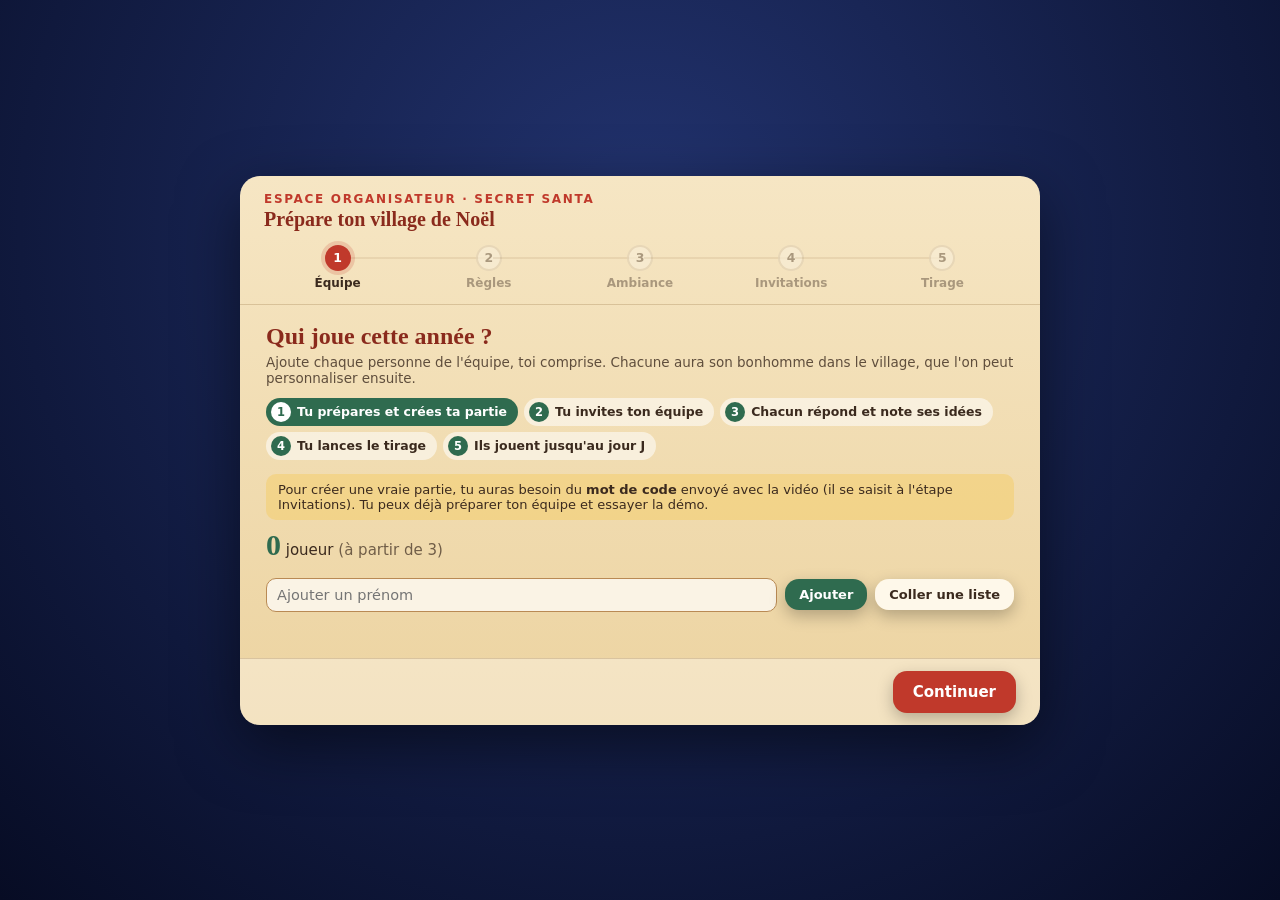
==== commit aa59710a: "Add files via upload" ====
--- a/index.html
+++ b/index.html
@@ -112,6 +112,15 @@
 /* intro */
 #intro{position:fixed;inset:0;z-index:30;display:flex;align-items:center;justify-content:center;background:radial-gradient(circle at 50% 40%,rgba(30,45,100,.55),rgba(5,10,30,.85));backdrop-filter:blur(4px);transition:opacity 1s}
 #intro.hide{opacity:0;pointer-events:none}
+#parade{position:absolute;left:0;right:0;bottom:0;height:min(22vh,170px);overflow:hidden;pointer-events:none}
+#parade::after{content:"";position:absolute;left:0;right:0;bottom:0;height:16px;background:rgba(240,246,255,.92);border-radius:60% 60% 0 0/100% 100% 0 0}
+#parade .pf{position:absolute;bottom:6px;height:78%;aspect-ratio:3/5;left:-12%;animation:pwalk var(--d,22s) linear infinite;animation-delay:var(--dl,0s)}
+#parade .pf svg{height:100%;width:100%;overflow:visible;animation:pbob .55s ease-in-out infinite;animation-delay:var(--bl,0s)}
+#parade .pn{position:absolute;left:50%;top:-6px;transform:translateX(-50%);font:600 11px system-ui,sans-serif;color:#14204a;background:rgba(255,255,255,.88);border-radius:999px;padding:1px 7px;white-space:nowrap}
+@keyframes pwalk{from{left:-12%}to{left:108%}}
+@keyframes pbob{50%{transform:translateY(-5px) rotate(2deg)}}
+@media (prefers-reduced-motion:reduce){#parade .pf,#parade .pf svg{animation:none}#parade .pf{left:calc(var(--i,0)*11% + 4%)}}
+#intro .card{position:relative;z-index:1}
 #intro .card{width:min(560px,92vw);text-align:center;color:#fff;padding:20px}
 .kicker{letter-spacing:.2em;text-transform:uppercase;font-size:12px;color:var(--gold)}
 #intro h1{font-family:Georgia,serif;font-size:clamp(34px,6vw,54px);margin:6px 0 8px;text-shadow:0 4px 20px rgba(0,0,0,.5)}
@@ -321,11 +330,41 @@
 .sCard{width:min(800px,100%);max-height:96vh;display:flex;flex-direction:column;background:linear-gradient(var(--paper),var(--paper2));border-radius:20px;box-shadow:0 20px 60px rgba(0,0,0,.5);overflow:hidden}
 .sHead{padding:16px 24px 12px;border-bottom:1px solid rgba(120,80,30,.22)}
 .sKick{font-size:12px;letter-spacing:.14em;text-transform:uppercase;color:var(--red);font-weight:700}
-.sSteps{display:flex;gap:6px;margin-top:10px}
-.sSteps button{flex:1;border:0;border-radius:999px;padding:7px 4px;background:rgba(255,255,255,.4);color:var(--ink);font-size:12.5px;font-weight:700;font-family:inherit;cursor:pointer}
-.sSteps button.on{background:var(--green);color:#fff}
-.sSteps button:disabled{opacity:.45;cursor:default}
-.sBody{padding:16px 24px;overflow:auto;flex:1;min-height:0}
+.sSteps{display:flex;gap:6px;margin-top:12px}
+.sSteps button{flex:1;border:0;font-weight:700;font-family:inherit;cursor:pointer}
+.sSteps button:disabled{cursor:default}
+.sBody{padding:18px 26px;overflow:auto;flex:1;min-height:0}
+.sSteps{counter-reset:st;gap:4px;align-items:flex-start}
+.sSteps button{display:flex;flex-direction:column;align-items:center;gap:5px;background:none!important;color:var(--ink);padding:2px 2px;font-size:12px;position:relative;opacity:.55}
+.sSteps button i{font-style:normal;width:26px;height:26px;border-radius:50%;display:grid;place-items:center;background:rgba(255,255,255,.65);border:2px solid rgba(120,80,30,.3);font-size:12.5px;position:relative;z-index:1}
+.sSteps button::before{content:"";position:absolute;top:14px;left:-50%;width:100%;height:2px;background:rgba(120,80,30,.25)}
+.sSteps button:first-child::before{display:none}
+.sSteps button.ok{opacity:1}.sSteps button.ok i{background:var(--green);border-color:var(--green);color:#fff}
+.sSteps button.ok::before,.sSteps button.on::before{background:var(--green)}
+.sSteps button.on{opacity:1}.sSteps button.on i{background:var(--red);border-color:var(--red);color:#fff;box-shadow:0 0 0 4px rgba(192,57,43,.18)}.sSteps button.on span{font-weight:800}
+.sSteps button:disabled{opacity:.4}
+.sSteps button:focus-visible,.sBody input:focus-visible,.sBody textarea:focus-visible,.fxc:focus-visible{outline:3px solid rgba(47,107,79,.55);outline-offset:2px}
+.sBody input:focus,.sBody textarea:focus{border-color:var(--green)!important;box-shadow:0 0 0 3px rgba(47,107,79,.18);outline:none}
+.flow{display:flex;gap:6px;flex-wrap:wrap;margin:2px 0 14px;padding:0;list-style:none;counter-reset:fl}
+.flow li{counter-increment:fl;display:flex;align-items:center;gap:6px;background:rgba(255,255,255,.55);border-radius:999px;padding:4px 11px 4px 5px;font-size:12.5px;font-weight:600}
+.flow li::before{content:counter(fl);width:20px;height:20px;border-radius:50%;background:var(--green);color:#fff;display:grid;place-items:center;font-size:11.5px;font-weight:800}
+.flow li.me{background:var(--green);color:#fff}.flow li.me::before{background:#fff;color:var(--green)}
+.sSec{font-size:11.5px;letter-spacing:.12em;text-transform:uppercase;color:var(--red);font-weight:800;margin:16px 0 8px;display:flex;align-items:center;gap:8px}
+.sSec::after{content:"";flex:1;height:1px;background:rgba(120,80,30,.25)}
+.stats{display:grid;grid-template-columns:repeat(4,1fr);gap:8px;margin:10px 0}
+.stile{display:block;background:rgba(255,255,255,.65);border-radius:12px;padding:10px 6px;text-align:center}
+.stile b{display:block;font:700 26px Georgia,serif;color:var(--green)}.stile span{display:block;font-size:12px;opacity:.8}
+.stile.w b{color:#b4691f}
+.sPrev.stats{background:none;border:0;padding:0}
+.recap{display:flex;gap:8px;flex-wrap:wrap;margin:10px 0}
+.recap div{flex:1;min-width:110px;background:rgba(255,255,255,.65);border-radius:12px;padding:10px 12px;font-size:12.5px}
+.recap b{display:block;font-size:17px;font-family:Georgia,serif;color:#8a2a1c}
+.bigcta{width:100%;padding:14px 18px;font-size:16px;margin-top:6px}
+.sTool{background:rgba(255,255,255,.35);border:1px dashed rgba(120,80,30,.4);border-radius:12px;padding:10px 14px;margin-top:16px}
+.sFoot .grp{display:flex;gap:8px}
+.sFoot{background:rgba(255,255,255,.35)}
+@media (prefers-reduced-motion:reduce){.sCard *{transition:none!important}}
+
 .sBody h2{font-family:Georgia,serif;color:#8a2a1c;margin:0 0 4px;font-size:24px}
 .sNote{font-size:13.5px;opacity:.8;margin:2px 0 12px}
 .sFoot{display:flex;justify-content:space-between;gap:10px;padding:12px 24px;border-top:1px solid rgba(120,80,30,.22)}
@@ -371,7 +410,7 @@
 .lrow span{flex:1;font-weight:700}
 .sTop{display:flex;gap:8px;flex-wrap:wrap;margin:8px 0}
 .sWarn{background:rgba(244,201,93,.45);border-radius:10px;padding:8px 12px;font-size:13px;margin:8px 0}
-@media (max-width:700px){.sGrid{grid-template-columns:1fr}.sHead,.sBody,.sFoot{padding-left:14px;padding-right:14px}.lrow{flex-wrap:wrap}}
+@media (max-width:700px){.stats{grid-template-columns:repeat(2,1fr)}.sSteps button span{font-size:10.5px}.sGrid{grid-template-columns:1fr}.sHead,.sBody,.sFoot{padding-left:14px;padding-right:14px}.lrow{flex-wrap:wrap}}
 @media (max-width:700px),(max-height:520px){#btnInstall{display:none!important}}
 .instl{margin:10px 0;padding:10px 12px;background:rgba(255,255,255,.55);border-radius:10px;font-size:14px;line-height:1.5}
 .instl b{color:#8a2a1c}
@@ -417,7 +456,7 @@
   </details>
 </div>
 
-<div id="intro"><div class="card">
+<div id="intro"><div id="parade" aria-hidden="true"></div><div class="card">
   <div class="kicker">Secret Santa de l'équipe</div>
   <h1>Le Village de Noël</h1>
   <p>Un village sous la neige, des lutins discrets, et une lettre qui t'attend.</p>
@@ -429,7 +468,7 @@
 </div></div>
 
 <div id="setup" class="hidden"><div class="sCard">
-  <div class="sHead"><div class="sKick">Espace organisateur · Secret Santa</div><div class="sSteps" id="sSteps"></div></div>
+  <div class="sHead"><div class="sKick">Espace organisateur · Secret Santa</div><div style="font:700 20px Georgia,serif;color:#8a2a1c;margin-top:2px">Prépare ton village de Noël</div><div class="sSteps" id="sSteps"></div></div>
   <div class="sBody" id="sBody"></div>
   <div class="sFoot" id="sFoot"></div>
 </div></div>
@@ -476,7 +515,9 @@
 const FIELDS=['coat','hat','scarf','skin','acc'];
 const palOf=(k,f)=>(CHAR[k].pal&&CHAR[k].pal[f])||PAL[f];
 const kindOf=c=>CHAR[c&&c.kind]?c.kind:'classic';
-const lookOf=c=>{const k=kindOf(c),o={kind:k};FIELDS.forEach(f=>{o[f]=(c&&c[f])||CHAR[k].def[f];});o.glasses=!!(c&&c.glasses);return o;};
+const NS=(s,n)=>String(s==null?'':s).replace(/[<>"&`\\]/g,'').slice(0,n||300);
+const HEXOK=v=>typeof v==='string'&&/^#[0-9a-f]{3,8}$/i.test(v);
+const lookOf=c=>{const k=kindOf(c),o={kind:k};FIELDS.forEach(f=>{o[f]=(c&&HEXOK(c[f]))?c[f]:CHAR[k].def[f];});o.glasses=!!(c&&c.glasses);return o;};
 const randLookK=k=>{k=k||pick(CHARS);const o={kind:k};FIELDS.forEach(f=>{o[f]=CHAR[k].def[f]===null?null:pick(palOf(k,f));});return o;};
 const LEGS=(col)=>`<rect class="legL" x="20" y="76" width="8" height="18" rx="4" fill="${col}"/><rect class="legR" x="32" y="76" width="8" height="18" rx="4" fill="${col}"/>`;
 const ARMS=(col,hand)=>`<ellipse class="armL" cx="12" cy="58" rx="6" ry="12" fill="${col}"/><ellipse class="armR" cx="48" cy="58" rx="6" ry="12" fill="${col}"/>${hand?`<circle cx="12" cy="69" r="4.5" fill="${hand}"/><circle cx="48" cy="69" r="4.5" fill="${hand}"/>`:''}`;
@@ -534,8 +575,15 @@
 let FUID=0;
 function figSVG(c){
   const k=kindOf(c),L=lookOf(c),R=DRAW[k](L,c),f=c&&(c.face||FACES[c.n]),fr=k==='sapin'?12:13,id='fc'+(++FUID);
-  const face=f?`<clipPath id="${id}"><circle cx="30" cy="28" r="${fr}"/></clipPath><image href="${f}" x="${30-fr}" y="${28-fr}" width="${2*fr}" height="${2*fr}" preserveAspectRatio="xMidYMid slice" clip-path="url(#${id})"/><circle cx="30" cy="28" r="${fr}" fill="none" stroke="rgba(255,255,255,.85)" stroke-width="1.2"/>`:'';
+  const face=f?`<clipPath id="${id}"><circle cx="30" cy="28" r="${fr}"/></clipPath><image href="${/^data:image\/jpeg;base64,[A-Za-z0-9+\/=]+$/.test(f)?f:''}" x="${30-fr}" y="${28-fr}" width="${2*fr}" height="${2*fr}" preserveAspectRatio="xMidYMid slice" clip-path="url(#${id})"/><circle cx="30" cy="28" r="${fr}" fill="none" stroke="rgba(255,255,255,.85)" stroke-width="1.2"/>`:'';
   return `<svg viewBox="0 0 60 100" data-kind="${k}"><ellipse cx="30" cy="95" rx="19" ry="5" fill="rgba(20,30,60,.28)"/>${R.legs}<g class="body">${R.arms}${R.torso}${R.head}${f?face:R.feat}${R.top}<g class="gift"><rect x="40" y="62" width="18" height="15" rx="2" fill="#e74c3c"/><rect x="47" y="62" width="4" height="15" fill="#ffd35a"/><rect x="40" y="68" width="18" height="3" fill="#ffd35a"/></g></g></svg>`;}
+
+/* ---------- défilé des lutins de l'équipe sur l'écran d'accueil ---------- */
+function paradeInit(){
+  const P=document.getElementById('parade');if(!P)return;
+  const T=TEAM.slice(0,10),n=T.length;
+  P.innerHTML=T.map((m,i)=>`<div class="pf" style="--i:${i};--d:${(20+n*1.6).toFixed(1)}s;--dl:${(-i*(20+n*1.6)/n).toFixed(1)}s;--bl:${(-(i%4)*0.14).toFixed(2)}s">${figSVG(m)}<span class="pn">${esc(m.n)}</span></div>`).join('');
+}
 
 /* ---------- équipe fictive de démo (13) ---------- */
 let TEAM=[
@@ -559,10 +607,11 @@
 const OPENING={label:'',date:''};
 /* ---------- configuration (organisatrice) et liens personnels ---------- */
 const FXK=['music','snow','advent','photo','shops'];
-const CFG={date:'2026-12-09',time:'09:00',occasion:'pendant le team building',budget:'',welcome:'',fx:{music:1,snow:1,advent:1,photo:1,shops:1},sb:{url:'',key:''},admin:'',created:0};
+const DEF_DATE=(()=>{const n=new Date();let y=n.getFullYear();if(n>new Date(y,11,18))y++;return y+'-12-18';})();
+const CFG={date:DEF_DATE,time:'09:00',occasion:'',city:'',budget:'',welcome:'',fx:{music:1,snow:1,advent:1,photo:1,shops:1},sb:{url:'',key:''},admin:'',created:0};
 const b64e=o=>btoa(unescape(encodeURIComponent(JSON.stringify(o)))).replace(/\+/g,'-').replace(/\//g,'_').replace(/=+$/,'');
 const b64d=s=>JSON.parse(decodeURIComponent(escape(atob(s.replace(/-/g,'+').replace(/_/g,'/')))));
-const cfgObj=org=>({t:TEAM.map(m=>{const l=lookOf(m),h=v=>(v||'').replace('#','');return [m.n.trim(),h(l.coat),h(l.hat),h(l.scarf),h(l.skin),l.kind,h(l.acc)].concat(org?[m.tok||'']:[]);}),d:CFG.date,h:CFG.time,o:CFG.occasion,b:CFG.budget,w:CFG.welcome,f:FXK.map(k=>CFG.fx[k]?1:0).join(''),s:CFG.sb.url,a:CFG.sb.key,m:org?CFG.admin:'',g:org&&CFG.created?1:0});
+const cfgObj=org=>({t:TEAM.map(m=>{const l=lookOf(m),h=v=>(v||'').replace('#','');return [m.n.trim(),h(l.coat),h(l.hat),h(l.scarf),h(l.skin),l.kind,h(l.acc)].concat(org?[m.tok||'']:[]);}),d:CFG.date,h:CFG.time,o:CFG.occasion,v:CFG.city,b:CFG.budget,w:CFG.welcome,f:FXK.map(k=>CFG.fx[k]?1:0).join(''),s:CFG.sb.url,a:CFG.sb.key,m:org?CFG.admin:'',g:org&&CFG.created?1:0});
 const packCfg=org=>b64e(cfgObj(org));
 function syncOpening(){
   const d=new Date(CFG.date+'T12:00:00');
@@ -572,9 +621,9 @@
 function unpackCfg(raw){unpackObj(b64d(raw));}
 function unpackObj(o){
   if(!o||!Array.isArray(o.t)||o.t.length<1)throw 0;
-  TEAM=o.t.map(a=>{const nw=a.length>=7,k=nw&&CHAR[a[5]]?a[5]:'classic',H=v=>v?'#'+v:null,d=CHAR[k].def;return {n:String(a[0]),kind:k,coat:H(a[1])||d.coat,hat:CHAR[k].lb.hat===null?null:(H(a[2])||d.hat),scarf:H(a[3])||d.scarf,skin:H(a[4])||d.skin,acc:(nw&&H(a[6]))||d.acc,tok:(nw?a[7]:a[5])||''};});
+  TEAM=o.t.map(a=>{const nw=a.length>=7,k=nw&&CHAR[a[5]]?a[5]:'classic',H=v=>v?'#'+v:null,d=CHAR[k].def;return {n:NS(a[0],40),kind:k,coat:H(a[1])||d.coat,hat:CHAR[k].lb.hat===null?null:(H(a[2])||d.hat),scarf:H(a[3])||d.scarf,skin:H(a[4])||d.skin,acc:(nw&&H(a[6]))||d.acc,tok:(nw?a[7]:a[5])||''};});
   CFG.sb.url=o.s||(BAKED&&BAKED.u)||'';CFG.sb.key=o.a||(BAKED&&BAKED.k)||'';CFG.admin=o.m||'';CFG.created=o.g?1:0;
-  CFG.date=o.d||CFG.date;CFG.time=o.h||CFG.time;CFG.occasion=o.o||'';CFG.budget=o.b||'';CFG.welcome=o.w||'';
+  CFG.date=o.d||CFG.date;CFG.time=o.h||CFG.time;CFG.occasion=NS(o.o);CFG.city=NS(o.v);CFG.budget=NS(o.b);CFG.welcome=NS(o.w);
   FXK.forEach((k,i)=>CFG.fx[k]=o.f&&o.f[i]!=null?+o.f[i]:1);
   syncOpening();
 }
@@ -589,7 +638,7 @@
 const API={on:MODE==='player'&&!!TOKEN,rpc:(fn,a)=>sbRpc(CFG.sb.url,CFG.sb.key,fn,a),L:null,V:[],opened:false};
 const netErr=e=>toast('Les lutins n\'arrivent pas à joindre le serveur ('+((e&&e.message)||'erreur')+').');
 
-const esc=s=>s.replace(/[&<>"]/g,c=>({'&':'&amp;','<':'&lt;','>':'&gt;','"':'&quot;'}[c]));
+const esc=s=>String(s==null?'':s).replace(/[&<>"]/g,c=>({'&':'&amp;','<':'&lt;','>':'&gt;','"':'&quot;'}[c]));
 const SHOPS=[
  {cx:210,label:'Boulangerie',body:'#e6a96b',roof:'#a8472f',accent:'#6b3a2a'},
  {cx:520,label:'Jouets',body:'#7fb3d5',roof:'#2f6b4f',accent:'#c0392b'},
@@ -822,10 +871,13 @@
   $$('#seg button').forEach(b=>b.classList.toggle('on',b.dataset.m===mode));
 }
 async function fetchWeather(){
+  if(!CFG.city){weather=null;$('#wx').textContent='Ambiance selon l\'heure';if(entered)applyTime();return;}
   try{const ctl=new AbortController();setTimeout(()=>ctl.abort(),4500);
-    const r=await fetch('https://api.open-meteo.com/v1/forecast?latitude=43.2965&longitude=5.3698&current=temperature_2m,weather_code,is_day',{signal:ctl.signal});
+    const g=await (await fetch('https://geocoding-api.open-meteo.com/v1/search?count=1&language=fr&name='+encodeURIComponent(CFG.city),{signal:ctl.signal})).json();
+    const c=g.results&&g.results[0];if(!c)throw 0;
+    const r=await fetch('https://api.open-meteo.com/v1/forecast?latitude='+c.latitude+'&longitude='+c.longitude+'&current=temperature_2m,weather_code,is_day',{signal:ctl.signal});
     const j=await r.json();weather={t:Math.round(j.current.temperature_2m),code:j.current.weather_code,day:j.current.is_day};
-    $('#wx').textContent=`Marseille · ${weather.t}° · ${WCODE(weather.code)}`;
+    $('#wx').textContent=`${c.name} · ${weather.t}° · ${WCODE(weather.code)}`;
   }catch(e){weather=null;$('#wx').textContent='Météo indisponible · mode horloge';}
   if(entered) applyTime();
 }
@@ -939,7 +991,7 @@
   const ideas=['Un coffret de thés ou d\'infusions','Une BD ou un roman de saison','Une petite plante d\'intérieur','Des chaussettes de Noël rigolotes'].sort(()=>Math.random()-.5).slice(0,3);
   const envies=['J\'adore le thé, les bougies et les puzzles.','Fan de chocolat noir et de photo.','Allergique aux noix, amoureux·se des plantes.'];
   showLetter(`<h2>Chut…</h2><p>Les lutins ont tiré au sort. Cette année, tu offres un cadeau à :</p><div class="big">${r.n}</div>
-  <p>Des lutins ont glissé quelques idées pour ${r.n} (anonymes) :</p><ul>${ideas.map(i=>`<li>${i}</li>`).join('')}</ul>
+  <p>Des lutins ont glissé quelques idées pour ${r.n} (anonymes) :</p><ul>${ideas.map(i=>`<li>${esc(i)}</li>`).join('')}</ul>
   <p>Et sa petite envie, écrite pour toi seul·e :</p><div class="quote">${pick(envies)}</div>
   <p class="note">(Texte fictif de démo. Le tirage respecte les exclusions de chacun. Tu n'offres pas forcément à la personne qui t'offre, et personne d'autre ne voit cette lettre.)</p>
   <div class="row" style="justify-content:center"><button class="btn green" id="keep">Je garde le secret</button></div>`,'keep');
@@ -1015,9 +1067,10 @@
   try{
     const [L,V]=await Promise.all([API.rpc('login',{p_token:TOKEN}),API.rpc('village',{p_token:TOKEN})]);
     API.L=L;API.V=V;
-    TEAM=V.map(v=>({...(TEAM.find(t=>t.n===v.name)||{n:v.name,...randLookK()}),...(v.look||{})}));
+    TEAM=V.map(v=>({...(TEAM.find(t=>t.n===NS(v.name))||{n:NS(v.name),...randLookK()}),...(v.look||{}),n:NS(v.name)}));
     try{const F=await API.rpc('faces',{p_token:TOKEN});Object.assign(FACES,F);API.fv=-1;}catch(e){}
-    const pm=TEAM.find(t=>t.n===L.name);chosen=pm.n;cust={...pm,...lookOf({...pm,...(L.look||{})}),glasses:!!(L.look&&L.look.glasses),face:L.face||''};
+    paradeInit();
+    const pm=TEAM.find(t=>t.n===NS(L.name));chosen=pm.n;cust={...pm,...lookOf({...pm,...(L.look||{})}),glasses:!!(L.look&&L.look.glasses),face:L.face||''};
     (L.acts||[]).forEach(([k,key])=>{if(k==='door')advOpened.add(+key);else if(k==='quiz')quizDone.add(+key);else if(k==='defi')doneDefi.add(+key);else if(k==='daily'){dailyDone.add(key);if(key==='quiz-noel')quizPlayed=true;}else if(k==='mot'){const d=key.split(':')[0];motDay[d]=(motDay[d]||0)+1;}});
     (L.photos||[]).forEach(ph=>{photos[ph.door]={src:ph.data,shared:ph.shared,id:ph.id};});
     myPts=L.pts||0;{const e=$('#ptsN');if(e)e.textContent=myPts;}
@@ -1167,7 +1220,7 @@
  {k:'Blague',t:'Pourquoi les rennes sont-ils de bons collègues ? Parce qu\'ils tirent toujours dans le même sens.'},
  {k:'Pause',t:'Dernière ligne droite : vérifie que ton cadeau est prêt, les lutins comptent sur toi.'},
  {k:'Le saviez-vous ?',t:'Le sapin de Noël est une tradition venue d\'Alsace et d\'Allemagne, répandue en France à partir du XIXe siècle.'},
- {k:'Jour J',t:'Les cadeaux s\'ouvrent aujourd\'hui, pendant le team building. Rendez-vous au pied du sapin.',special:true}
+ {k:'Jour J',t:'Les cadeaux s\'ouvrent aujourd\'hui'+(CFG.occasion?', '+CFG.occasion:'')+'. Rendez-vous au pied du sapin.',special:true}
 ];
 [2,3,9,14,16].forEach(i=>ADVENT[i].defi=true);
 ADVENT[3]={k:'Défi',defi:true,t:'Propose un café ou un thé à un collègue que tu croises peu.'};
@@ -1277,7 +1330,7 @@
       <p class="note" style="margin-top:8px">Une série de 3, 7 et 14 jours de suite rapporte +2, +5 et +10 points de bonus.</p>`;
     }else{
       const W=await API.rpc('wall',{p_token:TOKEN});
-      h=W.length?`<div class="wall">${W.map(t=>`<div class="tile"><img src="${t.data}" alt=""><div class="cap"><span>${esc(t.who)}</span>${t.mine?`<span class="lk">♥ ${t.likes}</span>`:`<button class="lk ${t.liked?'on':''}" data-slike="${t.id}" data-on="${t.liked?0:1}">♥ ${t.likes}</button>`}</div></div>`).join('')}</div><p class="note" style="margin-top:8px">Seules les photos partagées apparaissent ici, visibles par l'équipe uniquement.</p>`:'<p class="note">Aucune photo pour l\'instant. Relève un défi photo dans le calendrier pour inaugurer le mur !</p>';
+      h=W.length?`<div class="wall">${W.map(t=>`<div class="tile"><img src="${/^data:image\/jpeg;base64,[A-Za-z0-9+\/=]+$/.test(t.data||'')?t.data:''}" alt=""><div class="cap"><span>${esc(t.who)}</span>${t.mine?`<span class="lk">♥ ${t.likes}</span>`:`<button class="lk ${t.liked?'on':''}" data-slike="${t.id}" data-on="${t.liked?0:1}">♥ ${t.likes}</button>`}</div></div>`).join('')}</div><p class="note" style="margin-top:8px">Seules les photos partagées apparaissent ici, visibles par l'équipe uniquement.</p>`:'<p class="note">Aucune photo pour l\'instant. Relève un défi photo dans le calendrier pour inaugurer le mur !</p>';
     }
   }catch(e){h='<p class="note">Les lutins n\'arrivent pas à joindre le serveur.</p>';}
   const b=$('#ptsBody');if(b)b.innerHTML=h;
@@ -1549,6 +1602,7 @@
 if(!CFG.fx.music)$('#btnMusic').classList.add('hidden');
 if(!CFG.fx.snow){snowMode='off';$('#btnSnow').classList.add('hidden');}
 if(!CFG.fx.advent){$('#btnAdvent').classList.add('hidden');$('#btnPts').classList.add('hidden');}
+if(!(MODE==='player'&&TOKEN))paradeInit();
 if(MODE==='player'&&TOKEN){document.body.classList.add('player');bootBackend();}
 else if(MODE==='player'){document.body.classList.add('player');const pm=TEAM[PIDX];chosen=pm.n;cust={...pm,glasses:false,face:''};
   $('#names').classList.add('hidden');$('#nameLbl').innerHTML='Bonjour <b>'+esc(pm.n)+'</b> ! Personnalise ton bonhomme si tu veux.';
@@ -1603,7 +1657,7 @@
   if(!(HP.get('o')||HP.get('c')))TEAM=[];
   const S={step:0,max:0,base:location.href.split('#')[0],
     tpl:'Salut {prenom} ! Les lutins ont préparé une surprise pour l\'équipe : un Secret Santa dans un petit village de Noël interactif.\nVoici ton lien personnel (merci de ne pas le transmettre) : {lien}\nTu y trouveras ta lettre, quelques jeux, et tu pourras souffler tes idées aux lutins en toute discrétion. Ouverture des cadeaux {date}.{budget}'};
-  const root=$('#setup'),body=$('#sBody'),foot=$('#sFoot'),STEPS=['1 · Équipe','2 · Règles','3 · Ambiance','4 · Liens','5 · Tirage'];
+  const root=$('#setup'),body=$('#sBody'),foot=$('#sFoot'),STEPS=['Équipe','Règles','Ambiance','Invitations','Tirage'];
   root.classList.remove('hidden');
   const rtok=()=>{const a=new Uint8Array(18);crypto.getRandomValues(a);return [...a].map(x=>'abcdefghjkmnpqrstuvwxyz23456789'[x%31]).join('');};
   const ensureTok=()=>{TEAM.forEach(m=>{if(!m.tok)m.tok=rtok();});if(!CFG.admin)CFG.admin=rtok();};
@@ -1615,7 +1669,6 @@
   const teamErr=()=>{const ns=TEAM.map(m=>m.n.trim());if(ns.some(n=>!n))return 'Un prénom est vide.';if(new Set(ns.map(n=>n.toLowerCase())).size<ns.length)return 'Deux joueurs ont le même prénom : ajoute une initiale pour les distinguer.';if(ns.length<3)return 'Il faut au moins 3 joueurs pour un Secret Santa.';if(ns.length>60)return 'Au-delà de 60 joueurs, le village devient illisible : réduis la liste.';return '';};
   const fmtD=d=>d.toLocaleDateString('fr-FR',{day:'numeric',month:'long'});
   const link=i=>{if(srv()){ensureTok();return S.base+'#k='+TEAM[i].tok;}return S.base+'#c='+packCfg(false)+'&p='+i;};
-  const testLink=i=>{if(srv()){ensureTok();return S.base+'#c='+packCfg(false)+'&k='+TEAM[i].tok;}return link(i);};
   const srvCfg=()=>{const o=cfgObj(false);delete o.s;delete o.a;delete o.m;return o;};
   const msg=i=>S.tpl.replace(/\{prenom\}/g,TEAM[i].n).replace(/\{lien\}/g,link(i)).replace(/\{date\}/g,OPENING.label).replace(/\{budget\}/g,CFG.budget?' Budget : '+CFG.budget+'.':'');
   const rowsHTML=()=>TEAM.map((m,i)=>`<div class="srow"><div class="sav">${figSVG(m)}</div><input class="sIn" data-i="${i}" value="${esc(m.n)}" maxlength="20" aria-label="Prénom"><button class="btn ghost sm" data-look="${i}">Changer le look</button><button class="btn ghost sm" data-del="${i}" aria-label="Retirer ${esc(m.n)}">×</button></div>`).join('');
@@ -1633,7 +1686,8 @@
   $('#peekBar').onclick=endPeek;
   const R={
     0:()=>`<h2>Qui joue cette année ?</h2><p class="sNote">Ajoute chaque personne de l'équipe, toi comprise. Chacune aura son bonhomme dans le village, que l'on peut personnaliser ensuite.</p>
-      ${(srv()&&!CFG.created&&!CKEY)?`<div class="sWarn">Pour créer une vraie partie, ouvre le <b>lien de création</b> qu'on t'a envoyé (il se termine par <code>#n=…</code>). Sans lui, tu peux préparer ton équipe et essayer la démo.</div>`:''}
+      <ol class="flow"><li class="me">Tu prépares et crées ta partie</li><li>Tu invites ton équipe</li><li>Chacun répond et note ses idées</li><li>Tu lances le tirage</li><li>Ils jouent jusqu'au jour J</li></ol>
+      ${(srv()&&!CFG.created&&!CKEY)?`<div class="sWarn">Pour créer une vraie partie, tu auras besoin du <b>mot de code</b> envoyé avec la vidéo (il se saisit à l'étape Invitations). Tu peux déjà préparer ton équipe et essayer la démo.</div>`:''}
       ${CFG.created?`<div class="sPrev">Ta partie est déjà créée sur le serveur : tu peux <b>ajouter</b> des joueurs (étape 4, « Mettre à jour la partie »), mais pas en retirer ni les renommer.</div>`:''}
       <div class="sCnt"><b id="sCount">${TEAM.length}</b> joueur${TEAM.length>1?'s':''} <span style="opacity:.7">(à partir de 3)</span></div>
       <div id="sRows">${rowsHTML()}</div>
@@ -1641,24 +1695,26 @@
       <div id="sPaste" class="hidden"><textarea id="sPasteTa" placeholder="Un prénom par ligne, ou séparés par des virgules"></textarea><button class="btn green sm" id="sPasteOk">Ajouter ces prénoms</button></div>
       <div class="sErr" id="sErr"></div>`,
     1:()=>`<h2>Les règles du jeu</h2><p class="sNote">Ces informations apparaissent dans la lettre que chacun reçoit.</p>
-      <div class="sGrid"><label>Date d'ouverture des cadeaux<input type="date" id="sDate" value="${CFG.date}"></label><label>Heure<input type="time" id="sTime" value="${CFG.time}"></label>
-      <label class="full">Occasion (optionnel)<input type="text" id="sOcc" value="${esc(CFG.occasion)}" placeholder="pendant le team building" maxlength="60"></label>
+      <div class="sGrid"><div class="sSec full">Quand</div><label>Date d'ouverture des cadeaux<input type="date" id="sDate" value="${CFG.date}"></label><label>Heure<input type="time" id="sTime" value="${CFG.time}"></label>
+      <label class="full">Occasion (optionnel)<input type="text" id="sOcc" value="${esc(CFG.occasion)}" placeholder="ex. pendant la soirée de Noël" maxlength="60"></label>
+      <div class="sSec full">Détails (tous optionnels)</div><label class="full">Ville du village, pour la météo en direct<input type="text" id="sCity" value="${esc(CFG.city)}" placeholder="ex. Lyon" maxlength="40"></label>
       <label class="full">Budget par cadeau (optionnel)<input type="text" id="sBud" value="${esc(CFG.budget)}" placeholder="ex. 15 à 20 €" maxlength="30"></label>
       <label class="full">Ton petit mot d'accueil (optionnel)<textarea id="sWel" maxlength="280" placeholder="ex. Pas de pression : l'idée est de se faire plaisir et de rigoler ensemble.">${esc(CFG.welcome)}</textarea></label></div>
       <div class="sPrev" id="sPrev">${prevHTML()}</div><div class="sErr" id="sErr"></div>`,
-    2:()=>`<h2>Ambiance et animations</h2><p class="sNote"><b>Clique sur une carte pour l'activer ou la couper pour toute l'équipe</b> (badge vert « Activé » ou gris « Coupé »). Les petits aperçus dans les cartes bougent en direct. Le reste (lettre en parchemin, chuchotements aux lutins, jour et nuit, patinoire, bonhomme de neige, traîneau) est toujours là.</p>
+    2:()=>`<h2>Ambiance et animations</h2><p class="sNote"><b>Touche une carte pour activer ou couper une animation</b> pour toute l'équipe. Le reste (lettre en parchemin, chuchotements aux lutins, jour et nuit, patinoire, bonhomme de neige, traîneau) est toujours là.</p>
       <div class="fxg">${FX.map(([k,t,d,cl,inner])=>`<button class="fxc ${CFG.fx[k]?'on':''}" data-fx="${k}" ${k==='photo'&&!CFG.fx.advent?'disabled':''}><div class="fxv ${cl}">${inner}</div><b>${t}<span class="tg">${CFG.fx[k]?'Activé':'Coupé'}</span></b><small>${d}</small></button>`).join('')}</div>
-      <p class="sNote" style="margin-top:14px"><b>Aperçu en direct</b> : ces trois boutons affichent le vrai village quelques secondes (l'assistant se masque), pour voir l'effet que verront tes collègues. Retour automatique après quelques secondes, ou via le bouton « Revenir à l'assistant ».</p>
+      <div class="sSec">Aperçu rapide</div><p class="sNote">Affiche le vrai village quelques secondes, puis revient ici.</p>
       <div class="peekRow"><button class="btn ghost sm" data-peek="sleigh">Voir le traîneau du Père Noël</button><button class="btn ghost sm" data-peek="night">Voir le village de nuit</button><button class="btn ghost sm" data-peek="snow">Voir une grosse chute de neige</button></div>`,
-    4:()=>{if(!srv()||!CFG.created)return `<h2>Le tirage au sort</h2><div class="sWarn">Le tirage réel demande une partie créée sur le serveur de l'équipe (étape 4, avec le lien de création). En démo, le tirage est simulé par le bouton « Coulisses » du village.</div>`;
+    4:()=>{if(!srv()||!CFG.created)return `<h2>Le tirage au sort</h2><div class="sWarn">Le tirage réel demande une partie créée sur le serveur de l'équipe (créée à l'étape Invitations, avec le mot de code). En démo, le tirage est simulé par le bouton « Coulisses » du village.</div>`;
       const st=S.stat;return `<h2>Le tirage au sort</h2><p class="sNote">Il se fait sur le serveur. Les exclusions (« moins à l'aise avec ») sont toujours respectées et les « j'adorerais offrir à » sont maximisés. Cet écran n'affiche jamais les paires.</p>
       <div class="sTop"><button class="btn ghost sm" id="sStat">Actualiser le suivi</button></div>
-      <div class="sPrev">${st?(st.err?`<span style="color:#a02418">${esc(st.err)}</span>`:`<b>${st.yes}</b> participent · <b>${st.no}</b> déclinent · <b>${st.pending}</b> sans réponse · <b>${st.ready}</b> cadeaux prêts${st.pending?`<br>En attente : ${st.pending_names.map(esc).join(', ')}`:''}${st.drawn?'<br><b>Le tirage a eu lieu.</b>':''}`):'Clique sur « Actualiser le suivi » pour voir les réponses.'}</div>
-      <div class="sTop"><button class="btn ghost sm" id="sPush">Mettre à jour la partie</button> <small style="opacity:.75">À faire si tu changes la date, le budget, le mot d'accueil, les animations ou si tu ajoutes des joueurs.</small></div>
-      <div class="sTop"><button class="btn primary" id="sDraw">${st&&st.drawn?'Refaire le tirage':'Lancer le tirage'}</button></div>
+      <div class="sPrev stats">${st?(st.err?`<span style="color:#a02418">${esc(st.err)}</span>`:`<div class="stile"><b>${st.yes}</b><span>participent</span></div><div class="stile"><b>${st.no}</b><span>déclinent</span></div><div class="stile w"><b>${st.pending}</b><span>sans réponse</span></div><div class="stile"><b>${st.ready}</b><span>cadeaux prêts</span></div>`):'<span style="grid-column:1/-1;font-size:13.5px">Clique sur « Actualiser le suivi » pour voir les réponses.</span>'}</div>${st&&!st.err?`${st.pending?`<div class="sWarn">En attente de réponse : ${st.pending_names.map(esc).join(', ')}. Ils seront exclus du tirage s'ils ne répondent pas avant.</div>`:'<div class="sPrev">Tout le monde a répondu : tu peux lancer le tirage.</div>'}${st.drawn?'<div class="sPrev"><b>Le tirage a eu lieu.</b></div>':''}`:''}
+            <button class="btn primary bigcta" id="sDraw">${st&&st.drawn?'Refaire le tirage':'Lancer le tirage'}</button>
       <div class="sErr" id="sErr" style="color:${S.drawOk?'#2f6b4f':'#a02418'}">${esc(S.drawMsg||'')}</div>
-      <p class="sNote">Les joueurs sont prévenus dans le village (courrier des lutins) à leur prochaine visite. Refaire le tirage remplace les paires existantes.</p>
-      <div class="instl"><b>Tester avant l'envoi</b><br>Dans l'étape 4, « Tester en tant que… » ouvre le village avec le lien d'un joueur : tu peux jouer chaque rôle, lancer le tirage, voir les lettres. Quand tu as fini, remets tout à zéro : les liens déjà générés restent valables.
+      <p class="sNote">Chaque joueur reçoit sa lettre (la personne à qui il offre, avec les idées soufflées) à sa prochaine visite, ou par notification s'il l'a autorisée. Pense à envoyer un message d'équipe « le tirage est fait ». Refaire le tirage remplace les paires existantes.</p>
+      <div class="sSec">Outils</div>
+      <div class="sTop"><button class="btn ghost sm" id="sPush">Mettre à jour la partie</button> <small style="opacity:.75">À faire si tu changes la date, le budget, le mot d'accueil ou les animations.</small></div>
+      <div class="instl sTool"><b>Répétition avant l'envoi</b><br>Ouvre un lien joueur (étape Invitations) pour jouer chaque rôle et voir les lettres. Ensuite, remets tout à zéro : les liens déjà générés restent valables.
         <div class="sTop"><button class="btn ghost sm" id="sOpen2">Tester l'ouverture dans 2 minutes</button><button class="btn ghost sm" id="sOpenSync">Remettre la vraie date d'ouverture</button><button class="btn primary sm" id="sReset">Remettre tout à zéro</button></div></div>
       <div class="sTop" style="margin-top:14px"><button class="btn ghost sm" id="sDel">Supprimer définitivement ma partie</button> <small style="opacity:.75">À faire après l'événement pour effacer photos et réponses.</small></div>`;},
     3:()=>{
@@ -1669,33 +1725,37 @@
       const baseBox=`<label class="lab" style="margin-top:10px">Adresse du village<input type="text" id="sBase" value="${esc(S.base)}"></label>
       ${/^file:/i.test(S.base)?`<div class="sWarn" style="margin-top:6px">Cette adresse est un fichier sur ton ordinateur : tes collègues ne pourront pas l'ouvrir. Ouvre le village depuis son adresse publique, ou remplace celle-ci avant de copier les liens.</div>`:''}`;
       const links=`${baseBox}
-      <label class="lab" style="margin-top:8px">Modèle de message (utilise {prenom}, {lien}, {date}, {budget})<textarea id="sTpl" style="min-height:110px">${esc(S.tpl)}</textarea></label>
+      <details class="sTool" style="margin-top:10px"><summary>Personnaliser le message d'invitation</summary><label class="lab" style="margin-top:8px">Modèle (utilise {prenom}, {lien}, {date}, {budget})<textarea id="sTpl" style="min-height:110px">${esc(S.tpl)}</textarea></label></details>
+      <div class="sSec">Envoi</div>
       <div class="sTop"><button class="btn green sm" id="sAllMsg">Copier tous les messages</button><button class="btn ghost sm" id="sCsv">Exporter en CSV</button><button class="btn ghost sm" id="sOrg">Copier mon lien organisateur</button></div>
-      <div class="sTable">${TEAM.map((m,i)=>`<div class="lrow"><div class="sav" style="width:20px;height:34px">${figSVG(m)}</div><span>${esc(m.n)}</span><button class="btn ghost sm" data-cl="${i}">Copier le lien</button><button class="btn ghost sm" data-cm="${i}">Copier le message</button><button class="btn ghost sm" data-ct="${i}">${srv()?'Tester en tant que '+esc(m.n):'Tester'}</button>${srv()?`<button class="btn ghost sm" data-cr="${i}" title="Lien perdu ? Génère-en un nouveau (l'ancien cesse de fonctionner)">Nouveau lien</button>`:''}</div>`).join('')}</div>`;
-      if(srv()&&!CFG.created)return `<h2>Crée ta partie</h2><p class="sNote">Ta partie est créée sur le serveur de l'équipe. Tes joueurs, tes liens et ton tirage sont totalement isolés de ceux des autres organisateurs, et seuls les joueurs et toi y avez accès.</p>
-        <div class="sPrev"><b>${TEAM.length}</b> joueur${TEAM.length>1?'s':''} · ouverture ${esc(OPENING.label)}<br>Tu pourras encore changer les réglages et ajouter des joueurs ensuite.</div>
-        ${CKEY?'<p class="sNote">Ton lien de création est reconnu. Il ne sert qu\'une fois, à ce moment précis.</p>':'<div class="sWarn">Il te faut le <b>lien de création</b> fourni par la personne qui a publié le village : ouvre-le, puis reviens ici. Tu peux aussi coller son code ci-dessous.</div><label class="lab" style="margin-top:10px">Code du lien de création<input type="text" id="sCode" placeholder="La fin du lien après #n=" autocomplete="off"></label>'}
-        <div class="sTop"><button class="btn primary" id="sCreate">Créer ma partie</button></div><div class="sErr" id="sErr"></div>${inst}`;
-      if(srv())return `<h2>Envoie les liens personnels</h2><p class="sNote">Un lien court par personne : il ouvre directement son bonhomme et sa lettre, sans choisir de prénom.</p>
-        <div class="sPrev">Partie créée sur le serveur. Si tu changes les réglages ou ajoutes un joueur, clique sur <button class="btn ghost sm" id="sPush">Mettre à jour la partie</button><br><small style="opacity:.75">Ajouter un joueur est possible jusqu'au tirage ; en retirer ou renommer ne l'est pas.</small></div>
+      <div class="sTable">${TEAM.map((m,i)=>`<div class="lrow"><div class="sav" style="width:20px;height:34px">${figSVG(m)}</div><span>${esc(m.n)}</span><button class="btn green sm" data-cm="${i}">Message</button><button class="btn ghost sm" data-cl="${i}">Lien</button>${srv()?`<button class="btn ghost sm" data-cr="${i}" title="Lien perdu ? Génère-en un nouveau (l'ancien cesse de fonctionner)">Nouveau</button>`:''}</div>`).join('')}</div>`;
+      if(srv()&&!CFG.created)return `<h2>Crée ta partie</h2><p class="sNote">Tout est prêt. Ta partie est isolée de celles des autres organisateurs : seuls tes joueurs et toi y avez accès.</p>
+        <div class="recap"><div><b>${TEAM.length}</b>joueur${TEAM.length>1?'s':''}</div><div><b>${esc(OPENING.label.replace(/^le /,''))}</b>ouverture des cadeaux</div>${CFG.budget?`<div><b>${esc(CFG.budget)}</b>budget</div>`:''}</div>
+        <p class="sNote">Tu pourras encore modifier les réglages et ajouter des joueurs ensuite.</p>
+        ${CKEY?'<p class="sNote">Ton lien de création est reconnu.</p>':'<label class="lab" style="margin-top:10px">Mot de code<input type="text" id="sCode" placeholder="Le mot reçu avec la vidéo" autocomplete="off" autocapitalize="off" spellcheck="false"></label><p class="sNote">Ce mot sert seulement à créer une partie. Il t\'a été donné par la personne qui a publié le village.</p>'}
+        <button class="btn primary bigcta" id="sCreate">Créer ma partie</button><div class="sErr" id="sErr"></div>${inst}`;
+      if(srv())return `<h2>Invite ton équipe</h2><p class="sNote">Partie créée. Envoie à chaque personne son lien personnel : il ouvre directement son bonhomme et sa lettre.</p>
+        <ol class="flow"><li class="me">Envoie les messages (ci-dessous)</li><li>Suis les réponses (étape Tirage)</li><li>Lance le tirage</li></ol>
+        <div class="sWarn"><b>Garde ton lien organisateur.</b> C'est ton seul accès pour gérer la partie, et il contient les accès de tous les joueurs. Copie-le maintenant : <button class="btn green sm" id="sOrg2">Copier mon lien organisateur</button></div>
+        <div class="sPrev">Tu as changé un réglage ou ajouté un joueur ? <button class="btn ghost sm" id="sPush">Mettre à jour la partie</button><br><small style="opacity:.75">Ajouter un joueur est possible jusqu'au tirage ; en retirer ou renommer ne l'est pas.</small></div>
         <div class="sErr" id="sErr" style="color:${S.drawOk?'#2f6b4f':'#a02418'}">${esc(S.drawMsg||'')}</div>${links}
-        <p class="sNote">Le lien organisateur te permet de revenir gérer ta partie. Garde-le pour toi : il contient les accès de tous les joueurs.</p>${inst}`;
+        ${inst}`;
       return `<h2>Envoie les liens personnels</h2><p class="sNote">Mode démo : le tirage est simulé et chaque lien contient toute la configuration. Pour un vrai tirage secret, ouvre le village depuis son adresse publique (serveur de l'équipe).</p>${links}${inst}`;
     }};
   const render=()=>{
-    $('#sSteps').innerHTML=STEPS.map((t,i)=>`<button data-go="${i}" class="${i===S.step?'on':''}" ${i>S.max?'disabled':''}>${t}</button>`).join('');
+    $('#sSteps').innerHTML=STEPS.map((t,i)=>`<button data-go="${i}" class="${i===S.step?'on':i<S.step?'ok':''}" ${i>S.max?'disabled':''} ${i===S.step?'aria-current="step"':''}><i>${i<S.step?'✓':i+1}</i><span>${t}</span></button>`).join('');
     body.innerHTML=R[S.step]();body.scrollTop=0;
-    foot.innerHTML=(S.step===0?'<button class="btn ghost" id="sDemo">Passer, utiliser la démo</button>':'<button class="btn ghost" id="sBack">Retour</button>')+(S.step<4?'<button class="btn primary" id="sNext">Continuer</button>':'<button class="btn primary" id="sTest">Tester l\'expérience</button>');
+    const gate=S.step===3&&srv()&&!CFG.created;
+    foot.innerHTML=(S.step===0?'<span></span>':'<button class="btn ghost" id="sBack">Retour</button>')+'<div class="grp">'+(S.step>=2&&S.step<4?'<button class="btn ghost" id="sTest">Voir comme un joueur</button>':'')+(S.step<4?(gate?'':'<button class="btn primary" id="sNext">Continuer</button>'):'<button class="btn primary" id="sTest">Voir comme un joueur</button>')+'</div>';
   };
   const setErr=t=>{const e=$('#sErr');if(e)e.textContent=t;};
-  const goto2=n=>{S.step=n;S.max=Math.max(S.max,n);render();};
+  const goto2=n=>{if(n===4&&/^Partie créée/.test(S.drawMsg||''))S.drawMsg='';S.step=n;S.max=Math.max(S.max,n);render();};
   const startTest=()=>{if(TEAM.length<3)TEAM=DEMO_TEAM.map(m=>({...m}));try{history.replaceState(null,'','#o='+packCfg()+'&t=1');}catch(e){}location.reload();};
   root.addEventListener('click',e=>{
     const t=e.target,b=t.closest('button');if(!b)return;
     if(b.dataset.go!=null){goto2(+b.dataset.go);return;}
     if(b.id==='sNext'){if(S.step===0){const m=teamErr();if(m){setErr(m);return;}}sync();goto2(S.step+1);}
     else if(b.id==='sBack')goto2(S.step-1);
-    else if(b.id==='sDemo')startTest();
     else if(b.id==='sTest'){sync();startTest();}
     else if(b.dataset.look!=null){Object.assign(TEAM[+b.dataset.look],randLook());$('#sRows').innerHTML=rowsHTML();sync();}
     else if(b.dataset.del!=null){TEAM.splice(+b.dataset.del,1);$('#sRows').innerHTML=rowsHTML();$('#sCount').textContent=TEAM.length;setErr('');sync();}
@@ -1708,10 +1768,9 @@
     else if(b.dataset.peek==='snow'){const o=snowMode;peek(()=>{snowMode='heavy';},()=>{snowMode=o;},7000);}
     else if(b.dataset.cl!=null)copy(link(+b.dataset.cl),b);
     else if(b.dataset.cm!=null)copy(msg(+b.dataset.cm),b);
-    else if(b.dataset.ct!=null)window.open(testLink(+b.dataset.ct),'_blank');
     else if(b.id==='sAllMsg')copy(TEAM.map((m,i)=>m.n+'\n'+msg(i)).join('\n\n---\n\n'),b);
-    else if(b.id==='sOrg')copy(S.base+'#o='+packCfg(true),b);
-    else if(b.id==='sCreate'){const code=CKEY||(($('#sCode')||{}).value||'').trim();if(!code){setErr('Il te faut le lien de création pour créer une partie.');return;}const e0=teamErr();if(e0){setErr(e0);return;}ensureTok();b.disabled=true;setErr('Création de la partie…');
+    else if(b.id==='sOrg'||b.id==='sOrg2')copy(S.base+'#o='+packCfg(true),b);
+    else if(b.id==='sCreate'){const code=(CKEY||(($('#sCode')||{}).value||'')).trim().toLowerCase();if(!code){setErr('Saisis le mot de code pour créer une partie.');return;}const e0=teamErr();if(e0){setErr(e0);return;}ensureTok();b.disabled=true;setErr('Création de la partie…');
       API.rpc('create_game',{p_code:code,p_admin:CFG.admin,p_opening:new Date(CFG.date+'T'+(CFG.time||'09:00')).toISOString(),p_players:TEAM.map(m=>({name:m.n.trim(),token:m.tok})),p_config:srvCfg()}).then(()=>{CFG.created=1;S.drawOk=true;S.drawMsg='Partie créée ! Tes liens sont prêts ci-dessous.';sync();render();}).catch(e=>{b.disabled=false;setErr(e.message||'Erreur');});}
     else if(b.id==='sPush'){const e0=teamErr();if(e0){S.drawOk=false;S.drawMsg=e0;render();return;}ensureTok();const iso=()=>new Date(CFG.date+'T'+(CFG.time||'09:00')).toISOString();
       adm('admin_players',{p_admin:CFG.admin}).then(names=>{const have=new Set(names.map(x=>x.toLowerCase()));const add=TEAM.filter(m=>!have.has(m.n.trim().toLowerCase())).map(m=>({name:m.n.trim(),token:m.tok}));return (add.length?adm('add_players',{p_admin:CFG.admin,p_players:add}):Promise.resolve()).then(()=>adm('set_config',{p_admin:CFG.admin,p_config:srvCfg()})).then(()=>adm('set_opening',{p_admin:CFG.admin,p_opening:iso()})).then(()=>{S.drawOk=true;S.drawMsg='Partie mise à jour'+(add.length?' ('+add.length+' joueur'+(add.length>1?'s':'')+' ajouté'+(add.length>1?'s':'')+')':'')+'.';render();});}).catch(e=>{S.drawOk=false;S.drawMsg=e.message;render();});}
@@ -1731,7 +1790,7 @@
   root.addEventListener('keydown',e=>{if(e.key==='Enter'&&e.target.id==='sAdd')addOne();});
   root.addEventListener('input',e=>{const t=e.target;
     if(t.dataset.i!=null){TEAM[+t.dataset.i].n=t.value;setErr('');sync();}
-    else if(t.id==='sDate'||t.id==='sTime'||t.id==='sOcc'||t.id==='sBud'||t.id==='sWel'){if(t.id==='sDate'&&t.value)CFG.date=t.value;if(t.id==='sTime'&&t.value)CFG.time=t.value;if(t.id==='sOcc')CFG.occasion=t.value.trim();if(t.id==='sBud')CFG.budget=t.value.trim();if(t.id==='sWel')CFG.welcome=t.value.trim();syncOpening();$('#sPrev').innerHTML=prevHTML();sync();}
+    else if(t.id==='sDate'||t.id==='sTime'||t.id==='sOcc'||t.id==='sCity'||t.id==='sBud'||t.id==='sWel'){if(t.id==='sDate'&&t.value)CFG.date=t.value;if(t.id==='sTime'&&t.value)CFG.time=t.value;if(t.id==='sOcc')CFG.occasion=t.value.trim();if(t.id==='sCity')CFG.city=t.value.trim();if(t.id==='sBud')CFG.budget=t.value.trim();if(t.id==='sWel')CFG.welcome=t.value.trim();syncOpening();$('#sPrev').innerHTML=prevHTML();sync();}
     else if(t.id==='sBase')S.base=t.value.trim()||S.base;
     else if(t.id==='sSbUrl'||t.id==='sSbKey'){if(t.id==='sSbUrl')CFG.sb.url=t.value.trim();else CFG.sb.key=t.value.trim();sync();}
     else if(t.id==='sTpl')S.tpl=t.value;});
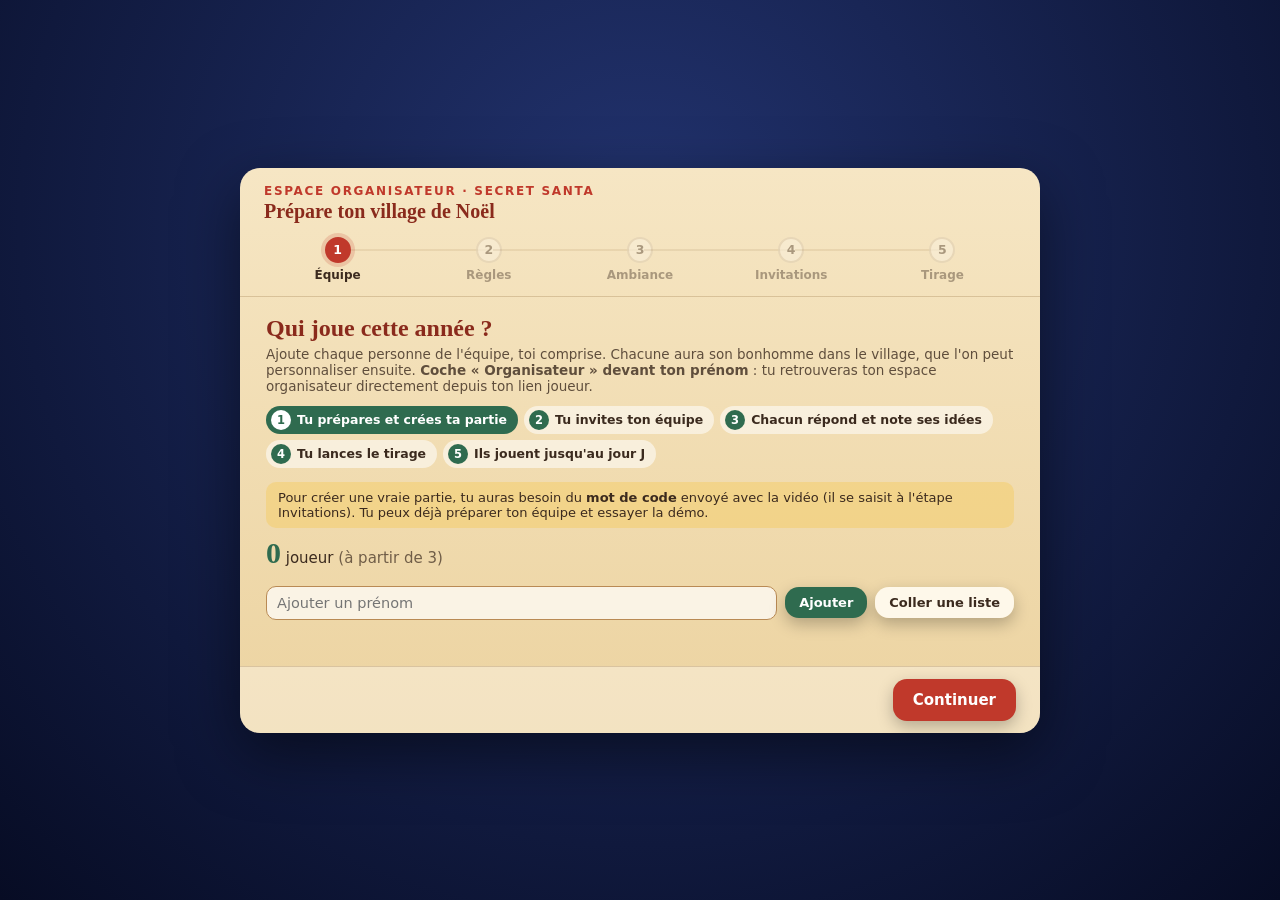
==== commit 8a3bef2d: "Add files via upload" ====
--- a/index.html
+++ b/index.html
@@ -276,6 +276,12 @@
 .folk svg{width:44px;height:74px;display:block;margin:0 auto 2px;overflow:visible}
 @media(max-height:720px){.room .folks{display:none}}
 .ckwrap{display:flex;justify-content:center;margin:8px 0}
+.fit svg{width:96px;height:160px;overflow:visible;animation:hop 1.7s ease-in-out infinite}
+.vit{display:grid;grid-template-columns:repeat(auto-fill,minmax(120px,1fr));gap:10px;margin:8px 0}
+.vc{background:rgba(255,255,255,.55);border-radius:12px;padding:8px;text-align:center;font-size:13px}
+.vc svg{width:100%;max-width:110px;height:auto;display:block;margin:0 auto 4px;background:rgba(255,255,255,.35);border-radius:10px}
+.vc small{display:block;opacity:.7}
+#ckSvg{max-width:100%}
 #ckSvg{width:260px;height:260px;cursor:crosshair;touch-action:none}
 #ckSvg.bake{animation:bake 2s ease-in-out}
 @keyframes bake{0%{filter:none}50%{filter:drop-shadow(0 0 18px #ff9a3c) brightness(1.15)}100%{filter:none}}
@@ -330,6 +336,10 @@
 .sCard{width:min(800px,100%);max-height:96vh;display:flex;flex-direction:column;background:linear-gradient(var(--paper),var(--paper2));border-radius:20px;box-shadow:0 20px 60px rgba(0,0,0,.5);overflow:hidden}
 .sHead{padding:16px 24px 12px;border-bottom:1px solid rgba(120,80,30,.22)}
 .sKick{font-size:12px;letter-spacing:.14em;text-transform:uppercase;color:var(--red);font-weight:700}
+.orgl{font-size:12.5px;display:flex;align-items:center;gap:4px;white-space:nowrap;font-weight:600;color:#7a2d4f}.orgl input{accent-color:#c0392b}
+.dtab{width:100%;border-collapse:collapse;font-size:13.5px;margin-top:6px}.dtab th{text-align:left;font-size:11.5px;letter-spacing:.04em;text-transform:uppercase;opacity:.7;padding:6px 8px;border-bottom:2px solid rgba(120,80,30,.25)}.dtab td{padding:7px 8px;border-bottom:1px solid rgba(120,80,30,.15)}
+.arow{display:grid;grid-template-columns:140px 1fr;gap:6px 10px;padding:8px 0;border-bottom:1px solid rgba(120,80,30,.15);align-items:start}.arow.tmr{background:rgba(244,201,93,.25);border-radius:8px;padding:8px}.arow .ad small{display:block;opacity:.7;font-size:11.5px}.arow .ad em{color:#c0392b;font-style:normal;font-weight:700;font-size:12px}.arow textarea{min-height:56px;width:100%}.arow input{grid-column:2;width:100%}.arow .adt{opacity:.8}
+@media (max-width:700px){.arow{grid-template-columns:1fr}.arow input{grid-column:1}}
 .sSteps{display:flex;gap:6px;margin-top:12px}
 .sSteps button{flex:1;border:0;font-weight:700;font-family:inherit;cursor:pointer}
 .sSteps button:disabled{cursor:default}
@@ -434,6 +444,7 @@
   <div class="tr">
     <button id="btnPts" class="pill">Mes points : <b id="ptsN">0</b></button>
     <button id="btnMail" class="pill">Courrier des lutins<span id="mailN" class="badge hidden">0</span></button>
+    <button id="btnOrg" class="pill hidden">Espace organisateur</button>
     <button id="btnAdvent" class="pill">Calendrier de l'Avent<span id="advDot" class="dot hidden"></span></button>
     <button id="btnMusic" class="pill">Musique : oui</button>
     <button id="btnInstall" class="pill hidden">Rappel et mobile</button>
@@ -486,7 +497,7 @@
 
 <script>
 const BAKED=/*B*/{"u":"https://xmishnbxlprtupvfqvru.supabase.co","k":"sb_publishable_p9Zce6EHgPYSvPBc44B3Fw_u8YJkApD"}/*B*/;
-(function(){try{const h=new URLSearchParams(location.hash.slice(1)),k=h.get('k');
+(function(){try{const h=new URLSearchParams(location.hash.slice(1)),k=h.get('k')||h.get('d');
  if(k&&!h.get('c')&&!h.get('o')&&BAKED){const x=new XMLHttpRequest();x.open('POST',BAKED.u.replace(/\/+$/,'')+'/rest/v1/rpc/config',false);x.setRequestHeader('apikey',BAKED.k);x.setRequestHeader('Content-Type','application/json');x.send(JSON.stringify({p_token:k}));if(x.status===200)window.__SRVCFG=JSON.parse(x.responseText);}}catch(e){}})();
 </script>
 <script>
@@ -517,7 +528,23 @@
 const kindOf=c=>CHAR[c&&c.kind]?c.kind:'classic';
 const NS=(s,n)=>String(s==null?'':s).replace(/[<>"&`\\]/g,'').slice(0,n||300);
 const HEXOK=v=>typeof v==='string'&&/^#[0-9a-f]{3,8}$/i.test(v);
-const lookOf=c=>{const k=kindOf(c),o={kind:k};FIELDS.forEach(f=>{o[f]=(c&&HEXOK(c[f]))?c[f]:CHAR[k].def[f];});o.glasses=!!(c&&c.glasses);return o;};
+const ACC={hd:['halo','bois','fleur','etoiles'],nk:['noeud','medaille','guirlande'],bk:['cape','ailes','hotte']};
+const ITEMS={halo:{s:'hd',n:'Auréole',p:5},bois:{s:'hd',n:'Bois de renne',p:5},fleur:{s:'hd',n:'Fleur de cerisier',p:0},etoiles:{s:'hd',n:'Pluie d’étoiles',p:10},noeud:{s:'nk',n:'Nœud papillon',p:0},medaille:{s:'nk',n:'Médaille d’or',p:5},guirlande:{s:'nk',n:'Guirlande lumineuse',p:10},cape:{s:'bk',n:'Cape rouge',p:10},ailes:{s:'bk',n:'Ailes d’ange',p:15},hotte:{s:'bk',n:'Hotte du Père Noël',p:5}};
+const sp4=(x,y,r)=>`<path d="M${x} ${y-r}L${x+r*.28} ${y-r*.28}L${x+r} ${y}L${x+r*.28} ${y+r*.28}L${x} ${y+r}L${x-r*.28} ${y+r*.28}L${x-r} ${y}L${x-r*.28} ${y-r*.28}Z" fill="#ffd95a" stroke="#fff6c0" stroke-width=".4"/>`;
+const ACC_SVG={
+ halo:'<ellipse cx="30" cy="1" rx="14" ry="3.6" fill="none" stroke="#ffe27a" stroke-width="3"/><ellipse cx="30" cy="1" rx="14" ry="3.6" fill="none" stroke="#fff6c0" stroke-width="1" opacity=".8"/>',
+ bois:'<g stroke="#8b5a2b" stroke-width="2.6" fill="none" stroke-linecap="round"><path d="M21 12L14 0M17.5 6L9 5M14 0L19 -3"/><path d="M39 12L46 0M42.5 6L51 5M46 0L41 -3"/></g>',
+ fleur:'<g transform="translate(16 15)">'+[[3.6,0],[1.1,3.4],[-2.9,2.1],[-2.9,-2.1],[1.1,-3.4]].map(p=>`<circle cx="${p[0]}" cy="${p[1]}" r="2.8" fill="#ffb7cb" stroke="#e0829c" stroke-width=".5"/>`).join('')+'<circle r="1.7" fill="#f4c95d"/></g>',
+ etoiles:sp4(7,10,5)+sp4(53,14,4)+sp4(45,-3,4.5)+sp4(14,-3,3),
+ noeud:'<path d="M30 44L21 39L21 49Z M30 44L39 39L39 49Z" fill="#c0392b" stroke="#7a1f16" stroke-width=".8"/><circle cx="30" cy="44" r="2.6" fill="#e0675a"/>',
+ medaille:'<path d="M24 42L30 56L36 42" stroke="#c0392b" stroke-width="3" fill="none"/><circle cx="30" cy="59" r="5.5" fill="#f4c95d" stroke="#b8861c" stroke-width="1.2"/><path d="M30 55.5l1.3 2.7 3 .4-2.2 2.1.5 3-2.6-1.4-2.6 1.4.5-3-2.2-2.1 3-.4z" fill="#fff3b8"/>',
+ guirlande:'<path d="M15 50Q30 62 45 50" fill="none" stroke="#2f3b2f" stroke-width="1.2"/>'+[.15,.38,.62,.85].map((t,i)=>{const x=(1-t)*(1-t)*15+2*(1-t)*t*30+t*t*45,y=(1-t)*(1-t)*50+2*(1-t)*t*62+t*t*50;return `<circle cx="${x.toFixed(1)}" cy="${(y+1.5).toFixed(1)}" r="2.3" fill="${['#ff5a4d','#ffd35a','#5ad17a','#5aa8ff'][i]}"/>`;}).join(''),
+ cape:'<path d="M15 41Q2 72 5 94L55 94Q58 72 45 41Z" fill="#a82d2d" stroke="#6e1b1b" stroke-width="1.2"/>',
+ ailes:'<path d="M17 50Q-10 26 0 62Q5 56 10 60Q8 68 18 64Z" fill="#fff" stroke="#c9d6f2" stroke-width="1.2"/><path d="M43 50Q70 26 60 62Q55 56 50 60Q52 68 42 64Z" fill="#fff" stroke="#c9d6f2" stroke-width="1.2"/>',
+ hotte:'<path d="M38 50Q62 40 58 72Q55 88 38 82Z" fill="#b83a2c" stroke="#7a1f16" stroke-width="1.2"/><path d="M42 48q8 -8 14 -2" stroke="#f4c95d" stroke-width="2.4" fill="none"/><rect x="47" y="60" width="7" height="7" fill="#ffd35a"/>'
+};
+function accSVG(c){const g=sl=>{const id=c&&ACC[sl].includes(c[sl])?c[sl]:null;return id?ACC_SVG[id]:'';};return {hd:g('hd'),nk:g('nk'),bk:g('bk')};}
+const lookOf=c=>{const k=kindOf(c),o={kind:k};FIELDS.forEach(f=>{o[f]=(c&&HEXOK(c[f]))?c[f]:CHAR[k].def[f];});o.glasses=!!(c&&c.glasses);['hd','nk','bk'].forEach(sl=>{if(c&&ACC[sl].includes(c[sl]))o[sl]=c[sl];});return o;};
 const randLookK=k=>{k=k||pick(CHARS);const o={kind:k};FIELDS.forEach(f=>{o[f]=CHAR[k].def[f]===null?null:pick(palOf(k,f));});return o;};
 const LEGS=(col)=>`<rect class="legL" x="20" y="76" width="8" height="18" rx="4" fill="${col}"/><rect class="legR" x="32" y="76" width="8" height="18" rx="4" fill="${col}"/>`;
 const ARMS=(col,hand)=>`<ellipse class="armL" cx="12" cy="58" rx="6" ry="12" fill="${col}"/><ellipse class="armR" cx="48" cy="58" rx="6" ry="12" fill="${col}"/>${hand?`<circle cx="12" cy="69" r="4.5" fill="${hand}"/><circle cx="48" cy="69" r="4.5" fill="${hand}"/>`:''}`;
@@ -574,9 +601,9 @@
 };
 let FUID=0;
 function figSVG(c){
-  const k=kindOf(c),L=lookOf(c),R=DRAW[k](L,c),f=c&&(c.face||FACES[c.n]),fr=k==='sapin'?12:13,id='fc'+(++FUID);
+  const A=accSVG(c),k=kindOf(c),L=lookOf(c),R=DRAW[k](L,c),f=c&&(c.face||FACES[c.n]),fr=k==='sapin'?12:13,id='fc'+(++FUID);
   const face=f?`<clipPath id="${id}"><circle cx="30" cy="28" r="${fr}"/></clipPath><image href="${/^data:image\/jpeg;base64,[A-Za-z0-9+\/=]+$/.test(f)?f:''}" x="${30-fr}" y="${28-fr}" width="${2*fr}" height="${2*fr}" preserveAspectRatio="xMidYMid slice" clip-path="url(#${id})"/><circle cx="30" cy="28" r="${fr}" fill="none" stroke="rgba(255,255,255,.85)" stroke-width="1.2"/>`:'';
-  return `<svg viewBox="0 0 60 100" data-kind="${k}"><ellipse cx="30" cy="95" rx="19" ry="5" fill="rgba(20,30,60,.28)"/>${R.legs}<g class="body">${R.arms}${R.torso}${R.head}${f?face:R.feat}${R.top}<g class="gift"><rect x="40" y="62" width="18" height="15" rx="2" fill="#e74c3c"/><rect x="47" y="62" width="4" height="15" fill="#ffd35a"/><rect x="40" y="68" width="18" height="3" fill="#ffd35a"/></g></g></svg>`;}
+  return `<svg viewBox="0 0 60 100" data-kind="${k}"><ellipse cx="30" cy="95" rx="19" ry="5" fill="rgba(20,30,60,.28)"/>${A.bk}${R.legs}<g class="body">${R.arms}${R.torso}${R.head}${f?face:R.feat}${R.top}${A.nk}${A.hd}<g class="gift"><rect x="40" y="62" width="18" height="15" rx="2" fill="#e74c3c"/><rect x="47" y="62" width="4" height="15" fill="#ffd35a"/><rect x="40" y="68" width="18" height="3" fill="#ffd35a"/></g></g></svg>`;}
 
 /* ---------- défilé des lutins de l'équipe sur l'écran d'accueil ---------- */
 function paradeInit(){
@@ -611,7 +638,7 @@
 const CFG={date:DEF_DATE,time:'09:00',occasion:'',city:'',budget:'',welcome:'',fx:{music:1,snow:1,advent:1,photo:1,shops:1},sb:{url:'',key:''},admin:'',created:0};
 const b64e=o=>btoa(unescape(encodeURIComponent(JSON.stringify(o)))).replace(/\+/g,'-').replace(/\//g,'_').replace(/=+$/,'');
 const b64d=s=>JSON.parse(decodeURIComponent(escape(atob(s.replace(/-/g,'+').replace(/_/g,'/')))));
-const cfgObj=org=>({t:TEAM.map(m=>{const l=lookOf(m),h=v=>(v||'').replace('#','');return [m.n.trim(),h(l.coat),h(l.hat),h(l.scarf),h(l.skin),l.kind,h(l.acc)].concat(org?[m.tok||'']:[]);}),d:CFG.date,h:CFG.time,o:CFG.occasion,v:CFG.city,b:CFG.budget,w:CFG.welcome,f:FXK.map(k=>CFG.fx[k]?1:0).join(''),s:CFG.sb.url,a:CFG.sb.key,m:org?CFG.admin:'',g:org&&CFG.created?1:0});
+const cfgObj=org=>({t:TEAM.map(m=>{const l=lookOf(m),h=v=>(v||'').replace('#','');return [m.n.trim(),h(l.coat),h(l.hat),h(l.scarf),h(l.skin),l.kind,h(l.acc)].concat(org?[m.tok||'']:[]);}),d:CFG.date,h:CFG.time,o:CFG.occasion,v:CFG.city,b:CFG.budget,w:CFG.welcome,f:FXK.map(k=>CFG.fx[k]?1:0).join(''),s:CFG.sb.url,a:CFG.sb.key,m:org?CFG.admin:'',g:org&&CFG.created?1:0,adv:CFG.adv||{},ti:CFG.title||'',og:(TEAM.find(m=>m.org)||{}).n||''});
 const packCfg=org=>b64e(cfgObj(org));
 function syncOpening(){
   const d=new Date(CFG.date+'T12:00:00');
@@ -622,7 +649,8 @@
 function unpackObj(o){
   if(!o||!Array.isArray(o.t)||o.t.length<1)throw 0;
   TEAM=o.t.map(a=>{const nw=a.length>=7,k=nw&&CHAR[a[5]]?a[5]:'classic',H=v=>v?'#'+v:null,d=CHAR[k].def;return {n:NS(a[0],40),kind:k,coat:H(a[1])||d.coat,hat:CHAR[k].lb.hat===null?null:(H(a[2])||d.hat),scarf:H(a[3])||d.scarf,skin:H(a[4])||d.skin,acc:(nw&&H(a[6]))||d.acc,tok:(nw?a[7]:a[5])||''};});
-  CFG.sb.url=o.s||(BAKED&&BAKED.u)||'';CFG.sb.key=o.a||(BAKED&&BAKED.k)||'';CFG.admin=o.m||'';CFG.created=o.g?1:0;
+  if(o.og)TEAM.forEach(m=>{m.org=(m.n===NS(o.og,40));});
+  CFG.sb.url=o.s||(BAKED&&BAKED.u)||'';CFG.sb.key=o.a||(BAKED&&BAKED.k)||'';CFG.admin=o.m||'';CFG.created=o.g?1:0;CFG.adv=(o.adv&&typeof o.adv==='object')?o.adv:{};CFG.title=NS(o.ti||'',60);
   CFG.date=o.d||CFG.date;CFG.time=o.h||CFG.time;CFG.occasion=NS(o.o);CFG.city=NS(o.v);CFG.budget=NS(o.b);CFG.welcome=NS(o.w);
   FXK.forEach((k,i)=>CFG.fx[k]=o.f&&o.f[i]!=null?+o.f[i]:1);
   syncOpening();
@@ -630,8 +658,9 @@
 const HP=new URLSearchParams(location.hash.slice(1));
 const TOKEN=HP.get('k')||'';
 let CKEY=(HP.get('n')||'').trim();
+const DASHTOK=HP.get('d')||'';
 let MODE=(HP.has('p')||TOKEN)?'player':HP.has('t')?'test':'org',PIDX=+HP.get('p')||0;
-try{const raw=HP.get('c')||HP.get('o');if(raw)unpackCfg(raw);else if(MODE==='player'&&TOKEN&&window.__SRVCFG)unpackObj(window.__SRVCFG);else if(MODE==='player'&&TOKEN){CFG.sb.url=(BAKED&&BAKED.u)||'';CFG.sb.key=(BAKED&&BAKED.k)||'';}else if(MODE==='player')MODE='org';if(MODE==='player'&&TOKEN&&raw&&!(CFG.sb.url&&CFG.sb.key))MODE='org';if(MODE==='player'&&!TOKEN&&!TEAM[PIDX])MODE='org';}catch(e){MODE='org';}
+try{const raw=HP.get('c')||HP.get('o');if(DASHTOK&&!raw&&window.__SRVCFG){unpackObj(window.__SRVCFG);CFG.created=1;CFG.admin=DASHTOK;}else if(raw)unpackCfg(raw);else if(MODE==='player'&&TOKEN&&window.__SRVCFG)unpackObj(window.__SRVCFG);else if(MODE==='player'&&TOKEN){CFG.sb.url=(BAKED&&BAKED.u)||'';CFG.sb.key=(BAKED&&BAKED.k)||'';}else if(MODE==='player')MODE='org';if(MODE==='player'&&TOKEN&&raw&&!(CFG.sb.url&&CFG.sb.key))MODE='org';if(MODE==='player'&&!TOKEN&&!TEAM[PIDX])MODE='org';}catch(e){MODE='org';}
 if(BAKED&&!CFG.sb.url&&MODE!=='player'){CFG.sb.url=BAKED.u;CFG.sb.key=BAKED.k;}
 syncOpening();
 async function sbRpc(url,key,fn,args){if(!url||!key)throw new Error('cette page n\'est pas configurée pour le serveur');const r=await fetch(url.replace(/\/+$/,'')+'/rest/v1/rpc/'+fn,{method:'POST',headers:{'apikey':key,'Content-Type':'application/json'},body:JSON.stringify(args||{})});const j=await r.json().catch(()=>null);if(!r.ok)throw new Error((j&&(j.message||j.hint))||('HTTP '+r.status));return j;}
@@ -640,10 +669,11 @@
 
 const esc=s=>String(s==null?'':s).replace(/[&<>"]/g,c=>({'&':'&amp;','<':'&lt;','>':'&gt;','"':'&quot;'}[c]));
 const SHOPS=[
- {cx:210,label:'Boulangerie',body:'#e6a96b',roof:'#a8472f',accent:'#6b3a2a'},
- {cx:520,label:'Jouets',body:'#7fb3d5',roof:'#2f6b4f',accent:'#c0392b'},
- {cx:1090,label:'Librairie',body:'#c58fb3',roof:'#5b3f8c',accent:'#2f6b4f'},
- {cx:1400,label:'Chocolaterie',body:'#b98a6a',roof:'#c0392b',accent:'#3b2a1e'}
+ {cx:100,label:'Boulangerie',body:'#e6a96b',roof:'#a8472f',accent:'#6b3a2a'},
+ {cx:325,label:'Jouets',body:'#7fb3d5',roof:'#2f6b4f',accent:'#c0392b'},
+ {cx:1085,label:'Librairie',body:'#c58fb3',roof:'#5b3f8c',accent:'#2f6b4f'},
+ {cx:1305,label:'Chocolaterie',body:'#b98a6a',roof:'#c0392b',accent:'#3b2a1e'},
+ {cx:520,label:'Le Dressing',small:1,body:'#f0d3dd',roof:'#b23a6b',accent:'#7a2d4f'}
 ];
 let SLOTS=[];
 function genSlots(n){SLOTS=[];const need=Math.max(n,15)+2;let r=0,cnt=5;while(SLOTS.length<need&&r<7){const y=Math.min(872,708+r*40);for(let k=0;k<cnt;k++)SLOTS.push([800+Math.round((k-(cnt-1)/2)*64),y]);r++;cnt+=4;}}
@@ -678,7 +708,25 @@
     s+=`<g transform="translate(${x},690)"><rect x="-3" y="-110" width="6" height="110" fill="#2e3548"/><circle cx="0" cy="-118" r="9" fill="#ffe08a"/><circle class="glow" cx="0" cy="-118" r="64" fill="url(#halo)"/></g>`;});
   // maisons
   SHOPS.forEach((h,hi)=>{
-    const w=230,H=190,base=612,x=h.cx-w/2,top=base-H,cx=h.cx;
+    if(h.small){const w=150,H=140,base=612,x=h.cx-w/2,top=base-H,cx=h.cx;
+      s+=`<g id="shop${hi}" class="hot">
+      <rect x="${x}" y="${top}" width="${w}" height="${H}" rx="6" fill="${h.body}"/>
+      <rect x="${x-6}" y="${top-14}" width="${w+12}" height="16" rx="4" fill="${h.roof}"/><rect x="${x-6}" y="${top-18}" width="${w+12}" height="8" rx="4" fill="#fff"/>
+      <rect x="${cx-52}" y="${top+4}" width="104" height="24" rx="6" fill="#fff8e8" stroke="${h.accent}" stroke-width="3"/>
+      <text x="${cx}" y="${top+22}" font-size="15" font-weight="700" text-anchor="middle" fill="${h.accent}" font-family="Georgia,serif">${h.label}</text>`;
+      for(let k=0;k<6;k++){s+=`<path d="M${x-4+k*(w+8)/6} ${top+32} h${(w+8)/6} v6 a${(w+8)/12} ${(w+8)/12} 0 0 1 ${-(w+8)/6} 0z" fill="${k%2?'#fff':h.roof}"/>`;}
+      s+=`<rect x="${x+10}" y="${top+54}" width="84" height="${H-54-6}" rx="5" fill="#8fb4d4"/><rect class="glow" x="${x+10}" y="${top+54}" width="84" height="${H-60}" rx="5" fill="#ffd37a"/>
+      <g><rect x="${x+24}" y="${top+86}" width="22" height="34" rx="6" fill="#c0392b"/><circle cx="${x+35}" cy="${top+78}" r="8" fill="#f2c7a5"/><path d="M${x+27} ${top+76} q8 -14 16 0z" fill="#2f6b4f"/><rect x="${x+24}" y="${top+92}" width="22" height="5" fill="#f4c95d"/>
+      <rect x="${x+58}" y="${top+86}" width="22" height="34" rx="6" fill="#2a6f9e"/><circle cx="${x+69}" cy="${top+78}" r="8" fill="#f2c7a5"/><path d="M${x+61} ${top+76} q8 -14 16 0z" fill="#fff"/><rect x="${x+58}" y="${top+92}" width="22" height="5" fill="#bfe3ff"/></g>
+      <path d="M${x+10} ${top+60} l84 0" stroke="#fff" stroke-width="2" opacity=".6"/>
+      <rect x="${x+104}" y="${base-70}" width="34" height="70" rx="5" fill="${h.accent}"/><circle cx="${x+130}" cy="${base-34}" r="3" fill="#f4c95d"/><rect class="glow" x="${x+104}" y="${base-70}" width="34" height="70" rx="5" fill="#ffd37a" opacity=".25"/>`;
+      for(let k=0;k<9;k++){s+=`<circle class="bulb" cx="${x-4+k*(w+8)/8}" cy="${top-20}" r="3.5" fill="${lights[(k+hi)%5]}" style="animation-delay:${(k%5)*.35}s"/>`;}
+      s+=`</g>`;
+      const x1=cx,y1=top-20,x2=800,y2=310,qx=(x1+x2)/2,qy=Math.max(y1,y2)+95;
+      s+=`<path d="M${x1} ${y1} Q ${qx} ${qy} ${x2} ${y2}" fill="none" stroke="#2f3b2f" stroke-width="2" opacity=".6"/>`;
+      for(let k=1;k<12;k++){const t=k/12,px=(1-t)*(1-t)*x1+2*t*(1-t)*qx+t*t*x2,py=(1-t)*(1-t)*y1+2*t*(1-t)*qy+t*t*y2;s+=`<circle class="bulb" cx="${px}" cy="${py+4}" r="4.5" fill="${lights[(k+hi)%5]}" style="animation-delay:${(k%4)*.4}s"/>`;}
+      return;}
+    const w=200,H=190,base=612,x=h.cx-w/2,top=base-H,cx=h.cx;
     s+=`<g id="shop${hi}" class="hot">
     <rect x="${x}" y="${top}" width="${w}" height="${H}" rx="8" fill="${h.body}"/>
     <path d="M${x-20} ${top+8} L${cx} ${top-82} L${x+w+20} ${top+8} Z" fill="${h.roof}"/>
@@ -754,7 +802,7 @@
   el.addEventListener('click',()=>{ if(isMe){if(c.notes&&c.notes.length)showNotes();else say(c,'C\'est moi !',1400);return;} openMenu(c); });
   place(c); return c;
 }
-function refig(c,look){if(look)Object.assign(c,look);c.fig.innerHTML=figSVG(c);}
+function refig(c,look){if(look){['hd','nk','bk'].forEach(sl=>delete c[sl]);Object.assign(c,look);}c.fig.innerHTML=figSVG(c);}
 function say(c,t,ms=2400){c.bubble.textContent=t;c.bubble.classList.add('show');clearTimeout(c._bt);c._bt=setTimeout(()=>c.bubble.classList.remove('show'),ms);}
 function setWalking(c,w){c.el.classList.toggle('walking',w);}
 function goto(c,x,y){c.tx=x;c.ty=y;c.arrived=false;}
@@ -773,6 +821,14 @@
   else if(c.state==='toTree'){c.el.classList.remove('hasgift');addToPile(c);c.state='ready';c.el.classList.add('ready');c.timer=rnd(2,4);c.dir=c.x<800?1:-1;}
   else c.timer=rnd(1,3.5);
 }
+function unmakeReady(c,quiet){
+  if(!c.bought)return;c.bought=false;
+  if(c.pg){c.pg.remove();c.pg=null;relayoutPile();}
+  c.el.classList.remove('hasgift','ready');c.slot=undefined;c.state='idle';c.tx=c.x;c.ty=c.y;c.arrived=true;c.timer=.4;
+  if(c.isMe&&!quiet){if(API.on)API.rpc('set_ready',{p_token:TOKEN,p_ready:false}).catch(netErr);setReadyBtn();toast('Ton cadeau est repris. Tu pourras le reposer quand il sera prêt.');}
+  updateProgress();
+}
+function setReadyBtn(){const b=$('#btnReady');if(!b)return;if(me&&me.bought){b.textContent='Reprendre mon cadeau';b.classList.remove('primary');b.classList.add('ghost');}else{b.textContent='Mon cadeau est prêt';b.classList.add('primary');b.classList.remove('ghost');}b.disabled=false;}
 function makeReady(c,quiet){
   if(c.bought) return; c.bought=true; if(c.isMe&&!quiet){earnK('ready','me',10,'cadeau prêt');if(API.on)API.rpc('set_ready',{p_token:TOKEN,p_ready:true}).catch(netErr);}
   if(c.state==='inShop') c.el.classList.remove('inshop');
@@ -840,7 +896,7 @@
 document.addEventListener('click',e=>{ if(!e.target.closest('#menu')&&!e.target.closest('.ch')) closeMenu(); });
 $('#menu').addEventListener('click',e=>{
   const b=e.target.closest('button'); if(!b||b.disabled||!menuFor) return; const c=menuFor, a=b.dataset.a; closeMenu();
-  if(a==='nudge') nudgeLutin(c); else if(a==='ball') snowball(me,c); else if(a==='wave') wave(me,c); else if(a==='note') composeNote(c);
+  if(a==='nudge') nudgeLutin(c); else if(a==='ball'){if(ballOK())snowball(me,c);} else if(a==='wave') wave(me,c); else if(a==='note') composeNote(c);
 });
 function sendElf(c,cb){
   const elf=document.createElement('div');elf.className='elf';
@@ -851,6 +907,10 @@
 }
 const sendMsg=(c,kind,body)=>{if(API.on)API.rpc('send_msg',{p_token:TOKEN,p_to:c.n,p_kind:kind,p_body:body||''}).catch(netErr);};
 function nudgeLutin(c){nudged.add(c.n);sendMsg(c,'nudge');toast(`Un lutin file murmurer un mot à ${c.n}. Tu restes anonyme.`);sendElf(c,()=>{wobble(c);say(c,'Un lutin m\'a soufflé quelque chose…',2800);});}
+const ballLog=(()=>{try{return JSON.parse(localStorage.getItem('ssBall')||'[]').filter(x=>typeof x==='number');}catch(e){return [];}})();
+function ballOK(){const n=Date.now();while(ballLog.length&&n-ballLog[0]>3600000)ballLog.shift();
+  if(ballLog.length>=5){toast('Les lutins n\'ont plus de boules de neige en stock : 5 par heure et par personne. Reviens dans un petit moment !');return false;}
+  ballLog.push(n);try{localStorage.setItem('ssBall',JSON.stringify(ballLog));}catch(e){}return true;}
 function snowball(from,to,remote){
   if(API.on&&from.isMe&&!remote)sendMsg(to,'snow');
   const x1=from.x,y1=from.y-50,x2=to.x,y2=to.y-45,b=document.createElement('div');b.className='ball';$('#fx').appendChild(b);
@@ -1058,6 +1118,7 @@
   openInstall();
 }
 $('#btnInstall').onclick=openInstall;
+setInterval(()=>{if(API.on&&entered&&!document.hidden)API.rpc('ping',{p_token:TOKEN,p_secs:60}).catch(()=>{});},60000);
 $('#mcard').addEventListener('click',e=>{if(e.target.closest('#instBtn'))openInstall();if(e.target.closest('#icsGo'))downloadICS();if(e.target.closest('#pwaAdd')&&deferredInstall){deferredInstall.prompt();}});
 if(MODE==='player')setupPWA();
 
@@ -1066,7 +1127,7 @@
   const lbl=$('#nameLbl');$('#names').classList.add('hidden');$('#go').disabled=true;lbl.textContent='Les lutins vérifient ton lien…';
   try{
     const [L,V]=await Promise.all([API.rpc('login',{p_token:TOKEN}),API.rpc('village',{p_token:TOKEN})]);
-    API.L=L;API.V=V;
+    API.L=L;API.V=V;API.rpc('am_organizer',{p_token:TOKEN}).then(r=>{if(r===true||r==='t'||r==='true'){const bo=$('#btnOrg');bo.classList.remove('hidden');bo.onclick=()=>{location.href=location.href.split('#')[0]+'#d='+encodeURIComponent(TOKEN);location.reload();};}}).catch(()=>{});
     TEAM=V.map(v=>({...(TEAM.find(t=>t.n===NS(v.name))||{n:NS(v.name),...randLookK()}),...(v.look||{}),n:NS(v.name)}));
     try{const F=await API.rpc('faces',{p_token:TOKEN});Object.assign(FACES,F);API.fv=-1;}catch(e){}
     paradeInit();
@@ -1075,15 +1136,18 @@
     (L.photos||[]).forEach(ph=>{photos[ph.door]={src:ph.data,shared:ph.shared,id:ph.id};});
     myPts=L.pts||0;{const e=$('#ptsN');if(e)e.textContent=myPts;}
     wh.ideas=L.ideas||{};wh.love=new Set(L.love||[]);wh.avoid=new Set(L.avoid||[]);wh.envie=L.envie||'';drawn=!!L.drawn;
-    lbl.innerHTML='Bonjour <b>'+esc(pm.n)+'</b> ! Personnalise ton bonhomme si tu veux.';
-    $('#custom').classList.remove('hidden');renderCustom();$('#go').disabled=false;
+    const back=!!(L.look&&L.look.kind);
+    if(back){lbl.innerHTML='Bienvenue dans le village, <b>'+esc(pm.n)+'</b> !<br><span style="font-weight:500;opacity:.9">Les autres t\'attendent. Pour changer de look, passe au <b>Dressing</b>.</span>';
+      $('#custom').classList.remove('hidden');$('#swatches').classList.add('hidden');renderPrevOnly();$('#go').textContent='Rejoindre le village';$('#go').disabled=false;}
+    else{lbl.innerHTML='Bonjour <b>'+esc(pm.n)+'</b> ! Personnalise ton bonhomme si tu veux.';
+      $('#custom').classList.remove('hidden');renderCustom();$('#go').disabled=false;}
     $('#introNote').textContent='Ce lien est le tien : merci de ne pas le transmettre. Active le son pour la musique.';
   }catch(e){lbl.innerHTML='<span style="color:#ffb4a8">Ce lien ne fonctionne pas ('+esc((e&&e.message)||'erreur')+'). Demande-en un nouveau à l\'organisatrice.</span>';}
 }
 function returning(){
   const L=API.L;
   if(L.participates===false){me.alive=false;me.hidden=true;me.el.style.display='none';enterVillage(true);return;}
-  if(L.ready){makeReady(me,true);$('#btnReady').textContent='Cadeau prêt, bravo !';$('#btnReady').disabled=true;}
+  if(L.ready){makeReady(me,true);setReadyBtn();}
   enterVillage(false);toast('Content de te revoir, '+me.n+' !');
 }
 function visitToday(){
@@ -1108,6 +1172,7 @@
     if(T.fv!=null&&T.fv!==API.fv){API.fv=T.fv;try{const F=await API.rpc('faces',{p_token:TOKEN});Object.keys(FACES).forEach(k=>{if(!(k in F))delete FACES[k];});Object.assign(FACES,F);chars.forEach(c=>refig(c));}catch(e){}}
     chars.forEach(c=>{if(c.isMe)return;const v=T.village.find(x=>x.name===c.n);if(v&&v.look&&JSON.stringify(lookOf(v.look))!==JSON.stringify(lookOf(c))){refig(c,lookOf(v.look));}});
     chars.forEach(c=>{if(c.isMe||c.bought||c.hidden)return;const v=T.village.find(x=>x.name===c.n);if(v&&v.ready)makeReady(c);});
+    if(!API.opened)chars.forEach(c=>{if(c.isMe||!c.bought||c.hidden)return;const v=T.village.find(x=>x.name===c.n);if(v&&v.ready===false)unmakeReady(c,true);});
     if(T.drawn&&!API.L.drawn){API.L.drawn=true;$('#btnLetter').classList.remove('hidden');notify('Tirage','Le tirage a eu lieu ! Ouvre « Ma lettre du lutin » pour découvrir à qui tu offres.');toast('Le tirage a eu lieu ! Ouvre « Ma lettre du lutin ».');}
     myPts=T.pts;const e=$('#ptsN');if(e)e.textContent=myPts;
     T.messages.forEach((m,k)=>setTimeout(()=>deliver(m),k*1400));
@@ -1231,6 +1296,10 @@
 ADVENT[19]={k:'Défi photo',photo:true,t:'Une pâtisserie de Noël en photo : bûche, biscuit, pain d\'épices, fait maison ou acheté. Bonus culture : en Provence, on sert traditionnellement treize desserts !'};
 if(!CFG.fx.photo)ADVENT.forEach((a,i)=>{if(a.photo){a.photo=false;a.defi=true;a.k='Défi';}});
 ADVENT[1].kw='neige';ADVENT[7].kw='sapin';ADVENT[12].kw='cadeau';ADVENT[18].kw='guirlande';
+const ADV_DEF=ADVENT.map(a=>({t:a.t,a:a.a}));
+const kwOf=a=>String(a||'').toLowerCase().normalize('NFD').replace(/[\u0300-\u036f]/g,'').replace(/[.!?]/g,'').trim().replace(/^(la|le|les|l'|un|une)\s*/,'').trim().split(/\s+/)[0]||'';
+function applyAdv(){const o=CFG.adv||{};Object.keys(o).forEach(k=>{const i=+k,a=ADVENT[i],v=o[k];if(!a||!v||i===23)return;if(typeof v.t==='string'&&v.t.trim())a.t=NS(v.t,400);if(a.kw&&typeof v.a==='string'&&v.a.trim()){a.a=NS(v.a,80);const w=kwOf(a.a);if(w)a.kw=w;}});}
+applyAdv();
 let demoNow=null;const advOpened=new Set();
 const photos={},doneDefi=new Set(),quizDone=new Set(),likesMine={};let myPts=0,pendingPhoto=null;
 const nowD=()=>demoNow||new Date();
@@ -1396,7 +1465,8 @@
  {n:'Boulangerie',sub:'Atelier des biscuits de Noël',wall:'#e8b98a',floor:'#8b5a3b'},
  {n:'Jouets',sub:'Le jeu des paires du Père Noël',wall:'#9cc7e6',floor:'#6b7aa8'},
  {n:'Librairie',sub:'Quiz, contes et lettres des lutins',wall:'#7a4e8c',floor:'#4b2f58'},
- {n:'Chocolaterie',sub:'Le chocolat chaud parfait',wall:'#9a6444',floor:'#5a3724'}
+ {n:'Chocolaterie',sub:'Le chocolat chaud parfait',wall:'#9a6444',floor:'#5a3724'},
+ {n:'Le Dressing',sub:'La cabine d\'essayage du village',wall:'#e3b9cf',floor:'#7b5a78'}
 ];
 const dailyDone=new Set();
 function earnDaily(key,n,why){const k=key+dayKey(nowD());if(dailyDone.has(k)){toast('Déjà récompensé aujourd\'hui, mais amuse-toi bien !');return false;}dailyDone.add(k);earnK('daily',k,n,why);return true;}
@@ -1422,6 +1492,7 @@
       for(let k=0;k<12;k++){g+=`<rect x="${28+k*26}" y="${76+r*68+rnd(0,8)}" width="20" height="${44-rnd(0,8)}" fill="${bulb[(k+r)%5]}"/><rect x="${658+k*26}" y="${76+r*68+rnd(0,8)}" width="20" height="${44-rnd(0,8)}" fill="${bulb[(k+r+1)%5]}"/>`;}}}
   if(i===3){for(let r=0;r<2;r++){g+=`<rect x="40" y="${200+r*90}" width="270" height="8" fill="#3a2214"/><rect x="690" y="${200+r*90}" width="270" height="8" fill="#3a2214"/>`;
       for(let k=0;k<6;k++){g+=`<rect x="${52+k*42}" y="${156+r*90}" width="30" height="44" rx="6" fill="${['#c0392b','#f4c95d','#fff','#5a2d17'][(k+r)%4]}" opacity=".9"/><rect x="${702+k*42}" y="${156+r*90}" width="30" height="44" rx="6" fill="${['#5a2d17','#fff','#c0392b','#f4c95d'][(k+r)%4]}" opacity=".9"/>`;}}}
+  if(i===4){for(let r=0;r<2;r++){g+=`<rect x="40" y="${190+r*95}" width="290" height="6" fill="#4a3a4a"/><rect x="670" y="${190+r*95}" width="290" height="6" fill="#4a3a4a"/>`;for(let k=0;k<6;k++){g+=`<path d="M${58+k*46} ${196+r*95}l14 -8 14 8 -3 40h-22z" fill="${bulb[(k+r)%5]}"/><path d="M${688+k*46} ${196+r*95}l14 -8 14 8 -3 40h-22z" fill="${bulb[(k+r+2)%5]}"/>`;}}}
   return `<svg class="bd" viewBox="0 0 1000 560" preserveAspectRatio="xMidYMid slice">${g}</svg>`;
 }
 function openInterior(i){
@@ -1431,11 +1502,11 @@
    <div class="folks"><div class="folk">${figSVG(me)}Toi</div>${others.map(c=>`<div class="folk" data-n="${esc(c.n)}">${figSVG(c)}${esc(c.n)}</div>`).join('')}</div>`;
   $('#interior').classList.remove('hidden');
   $('#roomOut').onclick=closeInterior;
-  [shopBak,shopToy,shopLib,shopCho][i]();
+  [shopBak,shopToy,shopLib,shopCho,shopWar][i]();
 }
 function closeInterior(){
   $('#interior').classList.add('hidden');if(me&&me.manual){me.manual=false;me.timer=.3;}
-  cancelAnimationFrame(pourRaf);
+  cancelAnimationFrame(pourRaf);stopSkate();
 }
 addEventListener('keydown',e=>{if(e.key==='Escape'&&!$('#interior').classList.contains('hidden'))closeInterior();});
 $('#room').addEventListener('click',e=>{const f=e.target.closest('.folk[data-n]');if(f)toast(`Tu dis coucou à ${f.dataset.n}.`);});
@@ -1446,35 +1517,117 @@
  tree:'<polygon points="100,10 150,80 125,80 165,140 112,140 112,185 88,185 88,140 35,140 75,80 50,80"/>',
  man:'<circle cx="100" cy="40" r="28"/><rect x="64" y="62" width="72" height="72" rx="22"/><rect x="16" y="70" width="64" height="26" rx="13"/><rect x="120" y="70" width="64" height="26" rx="13"/><rect x="62" y="116" width="30" height="66" rx="14"/><rect x="108" y="116" width="30" height="66" rx="14"/>'};
 const candy=d=>`<g><circle cx="${d.x}" cy="${d.y}" r="10" fill="${d.c}" stroke="#3b2412" stroke-width="2"/><circle cx="${d.x-3}" cy="${d.y-3}" r="3" fill="#fff" opacity=".7"/></g>`;
+const ckLine=l=>`<path d="${l.p.map((q,i)=>(i?'L':'M')+q[0]+' '+q[1]).join(' ')}" fill="none" stroke="${l.c}" stroke-width="3.6" stroke-linecap="round" stroke-linejoin="round"/>`;
+const CK_MAXDOTS=60,CK_MAXLINES=12,CK_MAXPTS=90;
+/* données d'un biscuit venant du serveur : tout est revalidé avant d'être affiché */
+function cleanCk(d){
+  const n=v=>{v=+v;return isFinite(v)?Math.max(0,Math.min(200,Math.round(v))):0;};
+  d=d&&typeof d==='object'?d:{};
+  return {shape:CK_SHAPES[d.shape]?d.shape:'star',ice:HEXOK(d.ice)?d.ice:'#ffffff',
+    dots:(Array.isArray(d.dots)?d.dots:[]).slice(0,CK_MAXDOTS).map(x=>({x:n(x&&x.x),y:n(x&&x.y),c:HEXOK(x&&x.c)?x.c:'#e74c3c'})),
+    lines:(Array.isArray(d.lines)?d.lines:[]).slice(0,CK_MAXLINES).map(l=>({c:HEXOK(l&&l.c)?l.c:'#e74c3c',p:(Array.isArray(l&&l.p)?l.p:[]).slice(0,CK_MAXPTS).map(q=>[n(q&&q[0]),n(q&&q[1])])}))};
+}
+const ckBody=(ck,extra)=>`<g fill="#c98b4a" stroke="#a8692f" stroke-width="3">${CK_SHAPES[ck.shape]}</g><g fill="${ck.ice}" transform="translate(100 100) scale(.84) translate(-100 -100)">${CK_SHAPES[ck.shape]}</g><g id="ckLines">${ck.lines.map(ckLine).join('')}</g>${ck.dots.map(candy).join('')}`;
+const ckSVG=d=>{const ck=cleanCk(d);return `<svg viewBox="0 0 200 200">${ckBody(ck)}</svg>`;};
+const DEMO_CK=[];
+async function showVitrine(){
+  const P=$('#panel');P.innerHTML='<h2>Vitrine des biscuits</h2><p>Les lutins sortent les biscuits de la vitrine…</p>';
+  let list;
+  try{list=API.on?await API.rpc('cookies',{p_token:TOKEN}):DEMO_CK;}catch(e){P.innerHTML='<h2>Vitrine des biscuits</h2><p>La vitrine n\'est pas encore disponible, réessaie un peu plus tard.</p><div class="row"><button class="btn ghost" id="vtBack">Retour à l\'atelier</button></div>';P.onclick=ev=>{if(ev.target.closest('#vtBack'))shopBak();};return;}
+  list=Array.isArray(list)?list:[];
+  P.innerHTML=`<h2>Vitrine des biscuits</h2><p class="note">${list.length?`${list.length} biscuit${list.length>1?'s':''} offert${list.length>1?'s':''} au village. Qui a offert à qui, c'est écrit dessous !`:'Aucun biscuit pour l\'instant. Sois le premier à en offrir un !'}</p>
+  <div class="vit">${list.map(x=>`<div class="vc">${ckSVG(x.data)}<b>${esc(NS(x.from,40))} → ${esc(NS(x.to,40))}</b><small>${x.at?new Date(x.at).toLocaleDateString('fr-FR',{day:'numeric',month:'short'}):''}</small></div>`).join('')}</div>
+  <div class="row"><button class="btn ghost" id="vtBack">Retour à l'atelier</button></div>`;
+  P.onclick=ev=>{if(ev.target.closest('#vtBack'))shopBak();};
+}
 function shopBak(){
-  const ck={shape:'star',ice:'#ffffff',top:'#e74c3c',dots:[],baked:false,to:null};
-  const ICE=['#ffffff','#ffd1dc','#bfe3ff','#fff3b0','#d8f5d0','#e9c9ff'],TOP=['#e74c3c','#2f6b4f','#2a6f9e','#f4c95d','#c25b8f'];
+  const ck={shape:'star',ice:'#ffffff',top:'#e74c3c',dots:[],lines:[],hist:[],mode:'bon',baked:false,to:null};
+  const ICE=['#ffffff','#ffd1dc','#bfe3ff','#fff3b0','#d8f5d0','#e9c9ff'],TOP=['#e74c3c','#2f6b4f','#2a6f9e','#f4c95d','#c25b8f','#ffffff','#5a2d17'];
   const draw=()=>{
-    $('#panel').innerHTML=`<h2>Atelier des biscuits</h2><p>Choisis une forme, un glaçage, puis touche le biscuit pour poser des bonbons. Ensuite, direction le four !</p>
+    $('#panel').innerHTML=`<h2>Atelier des biscuits</h2><p>Choisis une forme, un glaçage, puis pose des bonbons ou dessine au glaçage. Ensuite, direction le four !</p>
+    <div class="row"><button class="btn ghost sm" id="ckVit">Voir la vitrine des biscuits</button></div>
     <div class="opt"><b>Forme</b>${[['star','Étoile'],['tree','Sapin'],['man','Bonhomme']].map(([k,l])=>`<button class="chip ${ck.shape===k?'on':''}" data-sh="${k}">${l}</button>`).join('')}</div>
     <div class="opt"><b>Glaçage</b>${ICE.map(c=>`<button class="sw ${ck.ice===c?'on':''}" data-ice="${c}" style="background:${c};border-color:#b98a54"></button>`).join('')}</div>
-    <div class="opt"><b>Bonbons</b>${TOP.map(c=>`<button class="sw ${ck.top===c?'on':''}" data-top="${c}" style="background:${c}"></button>`).join('')}<button class="chip" id="ckClear">Effacer</button></div>
-    <div class="ckwrap"><svg id="ckSvg" viewBox="0 0 200 200"><g fill="#c98b4a" stroke="#a8692f" stroke-width="3">${CK_SHAPES[ck.shape]}</g><g fill="${ck.ice}" transform="translate(100 100) scale(.84) translate(-100 -100)">${CK_SHAPES[ck.shape]}</g>${ck.dots.map(candy).join('')}</svg></div>
+    <div class="opt"><b>Outil</b><button class="chip ${ck.mode==='bon'?'on':''}" data-mode="bon">Bonbons (${ck.dots.length}/${CK_MAXDOTS})</button><button class="chip ${ck.mode==='dess'?'on':''}" data-mode="dess">Dessin (${ck.lines.length}/${CK_MAXLINES} traits)</button></div>
+    <div class="opt"><b>Couleur</b>${TOP.map(c=>`<button class="sw ${ck.top===c?'on':''}" data-top="${c}" style="background:${c};border-color:#b98a54"></button>`).join('')}<button class="chip" id="ckUndo">Annuler</button><button class="chip" id="ckClear">Tout effacer</button></div>
+    <div class="ckwrap"><svg id="ckSvg" viewBox="0 0 200 200" style="touch-action:${ck.mode==='dess'?'none':'auto'};cursor:${ck.mode==='dess'?'crosshair':'pointer'}">${ckBody(ck)}</svg></div>
     <div id="ckEnd">${ck.baked?'':'<button class="btn primary" id="ckBake">Mettre au four</button>'}</div>`;
     if(ck.baked)endUI();
   };
   const endUI=()=>{
     const o=chars.filter(c=>!c.hidden&&!c.isMe);
-    $('#ckEnd').innerHTML=`<p><b>Biscuit cuit, quelle belle réussite !</b></p><p class="note">Tu peux l'offrir anonymement à un collègue (+2 points) : un lutin le lui apportera.</p><div class="opt" id="ckTo">${o.map(c=>`<button class="chip ${ck.to===c.n?'on':''}" data-to="${esc(c.n)}">${esc(c.n)}</button>`).join('')}</div><div class="row"><button class="btn green" id="ckGive" ${ck.to?'':'disabled'}>Offrir ce biscuit</button><button class="btn ghost" id="ckNew">Faire un autre biscuit</button></div>`;
+    $('#ckEnd').innerHTML=`<p><b>Biscuit cuit, quelle belle réussite !</b></p><p class="note">Offre-le à un collègue (+2 points) : un lutin le lui apportera, et il sera exposé dans la vitrine de la boulangerie, avec ton nom.</p><div class="opt" id="ckTo">${o.map(c=>`<button class="chip ${ck.to===c.n?'on':''}" data-to="${esc(c.n)}">${esc(c.n)}</button>`).join('')}</div><div class="row"><button class="btn green" id="ckGive" ${ck.to?'':'disabled'}>Offrir ce biscuit</button><button class="btn ghost" id="ckNew">Faire un autre biscuit</button></div>`;
   };
-  $('#panel').onclick=e=>{
+  const P=$('#panel');let cur=null;
+  const redraw=()=>{const g=$('#ckLines');if(g)g.innerHTML=ck.lines.map(ckLine).join('');};
+  const pt=e=>{const r=$('#ckSvg').getBoundingClientRect();return [Math.max(0,Math.min(200,Math.round((e.clientX-r.left)/r.width*200))),Math.max(0,Math.min(200,Math.round((e.clientY-r.top)/r.height*200)))];};
+  P.onpointerdown=e=>{
+    if(ck.baked||ck.mode!=='dess'||!e.target.closest('#ckSvg'))return;
+    if(ck.lines.length>=CK_MAXLINES){toast('Le glaçage est épuisé : annule un trait pour en refaire un.');return;}
+    e.preventDefault();cur={c:ck.top,p:[pt(e)]};ck.lines.push(cur);ck.hist.push('l');redraw();
+    try{$('#ckSvg').setPointerCapture(e.pointerId);}catch(err){}
+  };
+  P.onpointermove=e=>{if(!cur)return;const q=pt(e),l=cur.p[cur.p.length-1];if(Math.hypot(q[0]-l[0],q[1]-l[1])<3||cur.p.length>=CK_MAXPTS)return;cur.p.push(q);redraw();};
+  P.onpointerup=P.onpointercancel=()=>{if(cur){cur=null;draw();}};
+  P.onclick=e=>{
     const t=e.target;
+    if(t.closest('#ckVit')){showVitrine();return;}
     if(ck.baked&&!t.closest('[data-to],#ckGive,#ckNew'))return;
-    if(t.closest('[data-sh]')){ck.shape=t.closest('[data-sh]').dataset.sh;ck.dots=[];draw();}
+    if(t.closest('[data-sh]')){ck.shape=t.closest('[data-sh]').dataset.sh;ck.dots=[];ck.lines=[];ck.hist=[];draw();}
     else if(t.closest('[data-ice]')){ck.ice=t.closest('[data-ice]').dataset.ice;draw();}
     else if(t.closest('[data-top]')){ck.top=t.closest('[data-top]').dataset.top;draw();}
-    else if(t.closest('#ckClear')){ck.dots=[];draw();}
+    else if(t.closest('[data-mode]')){ck.mode=t.closest('[data-mode]').dataset.mode;draw();}
+    else if(t.closest('#ckUndo')){const h=ck.hist.pop();if(h==='d')ck.dots.pop();else if(h==='l')ck.lines.pop();draw();}
+    else if(t.closest('#ckClear')){ck.dots=[];ck.lines=[];ck.hist=[];draw();}
     else if(t.closest('#ckBake')){const sv=$('#ckSvg');sv.classList.add('bake');t.closest('#ckBake').disabled=true;setTimeout(()=>{ck.baked=true;earnDaily('biscuit',3,'biscuit décoré');endUI();},2000);}
     else if(t.closest('[data-to]')){ck.to=t.closest('[data-to]').dataset.to;endUI();}
-    else if(t.closest('#ckGive')&&ck.to){const c=chars.find(x=>x.n===ck.to);closeInterior();earnMot();sendMsg(c,'mot','Un lutin a déposé un biscuit de Noël décoré pour toi. Régale-toi !');toast(`Un lutin file porter ton biscuit à ${c.n}. Tu restes anonyme.`);sendElf(c,()=>{wobble(c);if(!API.on)addNote(c,'Un lutin a déposé un biscuit de Noël décoré pour toi. Régale-toi !');});}
-    else if(t.closest('#ckNew')){ck.dots=[];ck.baked=false;ck.to=null;draw();}
-    else if(t.closest('#ckSvg')&&!ck.baked&&ck.dots.length<20){const sv=$('#ckSvg'),r=sv.getBoundingClientRect();ck.dots.push({x:Math.round((e.clientX-r.left)/r.width*200),y:Math.round((e.clientY-r.top)/r.height*200),c:ck.top});
-      sv.insertAdjacentHTML('beforeend',candy(ck.dots.at(-1)));}
+    else if(t.closest('#ckGive')&&ck.to){
+      const c=chars.find(x=>x.n===ck.to),MSG='Un lutin a déposé un biscuit de Noël décoré pour toi. Régale-toi !',data={shape:ck.shape,ice:ck.ice,dots:ck.dots,lines:ck.lines};
+      closeInterior();earnMot();
+      if(API.on)API.rpc('give_cookie',{p_token:TOKEN,p_to:c.n,p_data:data}).catch(()=>sendMsg(c,'mot',MSG));else DEMO_CK.unshift({from:me.n,to:c.n,data:data,at:Date.now()});
+      toast(`Un lutin file porter ton biscuit à ${c.n}. Retrouve-le dans la vitrine de la boulangerie.`);
+      sendElf(c,()=>{wobble(c);if(!API.on)addNote(c,MSG);});}
+    else if(t.closest('#ckNew')){ck.dots=[];ck.lines=[];ck.hist=[];ck.baked=false;ck.to=null;draw();}
+    else if(t.closest('#ckSvg')&&!ck.baked&&ck.mode==='bon'){
+      if(ck.dots.length>=CK_MAXDOTS){toast('Le biscuit est bien garni ! Annule un bonbon pour en poser un autre.');return;}
+      const sv=$('#ckSvg'),r=sv.getBoundingClientRect();ck.dots.push({x:Math.round((e.clientX-r.left)/r.width*200),y:Math.round((e.clientY-r.top)/r.height*200),c:ck.top});ck.hist.push('d');
+      sv.insertAdjacentHTML('beforeend',candy(ck.dots[ck.dots.length-1]));const bt=P.querySelector('[data-mode="bon"]');if(bt)bt.textContent=`Bonbons (${ck.dots.length}/${CK_MAXDOTS})`;}
+  };
+  draw();
+}
+
+/* --- Boutique de vêtements : cabine d'essayage --- */
+let ownedSet=null,mySpent=0;
+function getOwned(){if(!ownedSet){ownedSet=new Set(API.on&&API.L&&Array.isArray(API.L.owned)?API.L.owned.filter(x=>ITEMS[x]):[]);mySpent=API.on&&API.L?(+API.L.spent||0):0;}return ownedSet;}
+const OUTFITS=[{id:'classique',n:'Classique',c:null},{id:'foret',n:'Forêt',c:{coat:'#2f6b4f',hat:'#c0392b',scarf:'#f4c95d'}},{id:'glacier',n:'Glacier',c:{coat:'#2a6f9e',hat:'#ffffff',scarf:'#bfe3ff'}},{id:'gala',n:'Gala',c:{coat:'#2b2b2b',hat:'#2b2b2b',scarf:'#f4c95d',acc:'#f4c95d'}},{id:'sakura',n:'Sakura',c:{coat:'#e8738f',hat:'#ffffff',scarf:'#c0392b'}},{id:'aurore',n:'Aurore',c:{coat:'#d9822b',hat:'#5b3f8c',scarf:'#f4c95d'}}];
+function shopWar(){
+  const ow=getOwned(),bal=()=>myPts-mySpent;
+  let tmp={...lookOf(me),n:me.n};
+  const draw=()=>{
+    const need=['hd','nk','bk'].map(k=>tmp[k]).filter(id=>id&&ITEMS[id].p>0&&!ow.has(id));
+    const sec=(k,t)=>`<div class="opt"><b>${t}</b><button class="chip ${!tmp[k]?'on':''}" data-it="${k}:">Aucun</button>${ACC[k].map(id=>{const it=ITEMS[id],own=it.p===0||ow.has(id);return `<button class="chip ${tmp[k]===id?'on':''}" data-it="${k}:${id}">${it.n}${own?'':' · '+it.p+' pts'}</button>`;}).join('')}</div>`;
+    const kd=kindOf(tmp),lbk=CHAR[kd].lb,lk=lookOf(tmp);
+    const persoHTML=`<details class="opt" style="display:block"><summary style="cursor:pointer;font-weight:700">Changer de personnage et de couleurs</summary>
+      <div class="kinds" style="margin-top:8px">${CHARS.map(x=>`<button class="kbtn ${x===kd?'on':''}" data-kd="${x}" aria-label="${CHAR[x].n}">${figSVG({...CHAR[x].def,kind:x,n:'',face:''})}<i>${CHAR[x].n}</i></button>`).join('')}</div>
+      ${FIELDS.filter(f=>lbk[f]).map(f=>`<div class="crow"><span>${lbk[f]}</span>${palOf(kd,f).map(v=>`<button class="sw ${lk[f]===v?'on':''}" data-cf="${f}" data-cv="${v}" style="background:${v}" aria-label="${lbk[f]}"></button>`).join('')}</div>`).join('')}</details>`;
+    $('#panel').innerHTML=`<h2>Le Dressing</h2><p>Essaie les tenues dans la cabine, puis garde celle qui te plaît. Tu as <b>${bal()} point${bal()>1?'s':''}</b> à dépenser (ton rang au classement ne change pas).</p>
+    <div class="ckwrap"><div class="fit">${figSVG(tmp)}</div></div>
+    ${persoHTML}<div class="opt"><b>Tenues</b>${OUTFITS.map(o=>`<button class="chip" data-out="${o.id}">${o.n}</button>`).join('')}</div>${sec('hd','Tête')}${sec('nk','Cou')}${sec('bk','Dos')}
+    ${need.map(id=>`<div class="row"><button class="btn primary" data-buy="${id}" ${bal()>=ITEMS[id].p?'':'disabled'}>Acheter : ${ITEMS[id].n} (${ITEMS[id].p} pts)</button></div>`).join('')}
+    ${need.some(id=>bal()<ITEMS[id].p)?'<p class="note">Pas assez de points pour le moment : le calendrier de l\'Avent, les jeux et les mots doux en rapportent !</p>':''}
+    <div class="row"><button class="btn green" id="fitKeep" ${need.length?'disabled':''}>Garder cette tenue</button><button class="btn ghost" id="fitReset">Remettre ma tenue</button></div>`;
+  };
+  $('#panel').onclick=async e=>{
+    const t=e.target;let b;
+    if(b=t.closest('[data-kd]')){const ks=b.dataset.kd,keep={n:tmp.n,face:tmp.face,glasses:tmp.glasses};['hd','nk','bk'].forEach(k=>{if(tmp[k])keep[k]=tmp[k];});tmp={...lookOf({kind:ks}),...keep};draw();const d=$('#panel details');if(d)d.open=true;}
+    else if(b=t.closest('[data-cf]')){tmp[b.dataset.cf]=b.dataset.cv;draw();const d=$('#panel details');if(d)d.open=true;}
+    else if(b=t.closest('[data-it]')){const p=b.dataset.it.split(':');if(p[1])tmp[p[0]]=p[1];else delete tmp[p[0]];draw();}
+    else if(b=t.closest('[data-out]')){const o=OUTFITS.find(x=>x.id===b.dataset.out),src=o.c||CHAR[kindOf(tmp)].def;['coat','hat','scarf','acc'].forEach(f=>{if(HEXOK(src[f]))tmp[f]=src[f];});draw();}
+    else if(b=t.closest('[data-buy]')){const id=b.dataset.buy,it=ITEMS[id];if(!it||bal()<it.p)return;b.disabled=true;
+      try{if(API.on){const r=await API.rpc('buy_item',{p_token:TOKEN,p_item:id});mySpent=+r.spent||mySpent+it.p;}else mySpent+=it.p;ow.add(id);toast(`${it.n} acheté !`);sparkle(me.x,me.y-60,10,'#ffd35a');}catch(err){netErr(err);}
+      draw();}
+    else if(t.closest('#fitReset')){tmp={...lookOf(me),n:me.n};draw();}
+    else if(t.closest('#fitKeep')){const L2=lookOf(tmp);refig(me,L2);if(API.on)API.rpc('set_look',{p_token:TOKEN,p_look:L2}).catch(netErr);toast('Tenue enregistrée, tu es superbe !');sparkle(me.x,me.y-60,12,'#ffd35a');closeInterior();}
   };
   draw();
 }
@@ -1544,7 +1697,7 @@
 function shopCho(){
   let target=rnd(55,80),lvl=0,pouring=false,done=false,last=0,pts=0;
   const Y=p=>185-1.45*p;
-  $('#panel').innerHTML=`<h2>Le chocolat chaud parfait</h2><p>Maintiens le bouton pour verser le chocolat, et relâche pile sur le trait doré. Plus tu es précis, plus tu gagnes de points (jusqu'à +3 par jour).</p>
+  $('#panel').innerHTML=`<h2>Le chocolat chaud parfait</h2><p>Maintiens le bouton pour verser le chocolat, et relâche pile sur le trait doré. Attention : le chocolat prend de l'élan et continue de couler un instant après que tu as relâché. Plus tu es précis, plus tu gagnes de points (jusqu'à +3 par jour).</p>
   <div class="ckwrap"><svg viewBox="0 0 170 200" width="170" height="200"><defs><clipPath id="cupClip"><path d="M30 40 H130 L120 170 Q118 185 100 185 H60 Q42 185 40 170 Z"/></clipPath></defs>
    <rect id="liq" x="20" y="185" width="120" height="0" fill="#5a2d17" clip-path="url(#cupClip)"/><g id="top" clip-path="url(#cupClip)"></g>
    <path d="M30 40 H130 L120 170 Q118 185 100 185 H60 Q42 185 40 170 Z" fill="rgba(255,255,255,.18)" stroke="#fff" stroke-width="5"/>
@@ -1554,9 +1707,11 @@
   <div class="row" style="justify-content:center"><button class="btn primary pourbtn" id="pour">Maintiens pour verser</button></div><div id="chRes" style="text-align:center;margin-top:10px"></div>`;
   const liq=$('#liq');
   const set=()=>{const h=1.45*lvl;liq.setAttribute('y',185-h);liq.setAttribute('height',h);};
-  const loop=t=>{if(!pouring)return;const dt=Math.min(.05,(t-last)/1000);last=t;lvl=Math.min(100,lvl+38*dt);set();if(lvl>=100){stop();return;}pourRaf=requestAnimationFrame(loop);};
-  const start=e=>{if(done)return;e.preventDefault();pouring=true;last=performance.now();pourRaf=requestAnimationFrame(loop);};
-  const stop=()=>{if(!pouring)return;pouring=false;cancelAnimationFrame(pourRaf);done=true;
+  let v=0,hold=false;
+  const loop=t=>{if(!pouring)return;const dt=Math.min(.05,(t-last)/1000);last=t;v=hold?Math.min(62,v+60*dt):Math.max(0,v-70*dt);lvl=Math.min(100,lvl+v*dt);set();if(lvl>=100){lvl=100;set();finish();return;}if(!hold&&v<=0){finish();return;}pourRaf=requestAnimationFrame(loop);};
+  const start=e=>{if(done||pouring)return;e.preventDefault();pouring=true;hold=true;last=performance.now();pourRaf=requestAnimationFrame(loop);};
+  const stop=()=>{if(pouring)hold=false;};
+  const finish=()=>{if(done)return;pouring=false;cancelAnimationFrame(pourRaf);done=true;
     const d=Math.abs(lvl-target);pts=d<=6?3:d<=14?2:1;
     $('#steam').setAttribute('opacity','.8');
     $('#chRes').innerHTML=`<p><b>${d<=6?'Parfait !':d<=14?'Très bien !':'Pas mal, tu y es presque !'}</b> Écart : ${d.toFixed(0)} %.</p><div class="opt" style="justify-content:center">${[['cream','Chantilly'],['marsh','Guimauves'],['cin','Cannelle']].map(([k,l])=>`<button class="chip" data-tp="${k}">${l}</button>`).join('')}</div><div class="row" style="justify-content:center"><button class="btn green" id="chOk">Servir (+${pts} pt${pts>1?'s':''})</button><button class="btn ghost" id="chAgain">Rejouer</button></div>`;};
@@ -1573,6 +1728,79 @@
   });
 }
 
+/* ---------- Patinoire : jeu d'évitement ---------- */
+let skateRaf=0,skateKeys=null;
+function stopSkate(){cancelAnimationFrame(skateRaf);skateRaf=0;if(skateKeys){removeEventListener('keydown',skateKeys.d);removeEventListener('keyup',skateKeys.u);skateKeys=null;}}
+function shopSkate(){
+  stopSkate();
+  const bgs=`<svg class="bd" viewBox="0 0 1000 560" preserveAspectRatio="xMidYMid slice"><rect width="1000" height="560" fill="#1d2f63"/>${Array.from({length:40},()=>`<circle cx="${rnd(0,1000)}" cy="${rnd(0,260)}" r="${rnd(1,2.4)}" fill="#fff" opacity=".8"/>`).join('')}<ellipse cx="500" cy="470" rx="620" ry="150" fill="#dff1fb"/><ellipse cx="500" cy="480" rx="520" ry="110" fill="#bfe3f5"/><path d="M0 40 Q250 100 500 50 T1000 40" fill="none" stroke="#2f3b2f" stroke-width="2"/></svg>`;
+  $('#room').innerHTML=bgs+`<div class="top"><h2>Patinoire<small>Le lac gelé du village</small></h2><button class="btn ghost sm" id="roomOut">Sortir</button></div><div class="mcard panel" id="panel"></div>`;
+  $('#interior').classList.remove('hidden');$('#roomOut').onclick=closeInterior;
+  const W=300,H=440,PY=360,DUR=45;
+  const mates=chars.filter(c=>!c.isMe&&!c.hidden&&c.n).map(c=>{const l=lookOf(c);return {n:c.n,coat:l.coat||'#c0392b',hat:l.hat||'#2f6b4f'};});
+  const ml=lookOf(me);
+  $('#panel').innerHTML=`<h2>Patinage sur le lac gelé</h2><p>Glisse à gauche ou à droite (flèches du clavier, ou touche la moitié gauche ou droite de l'écran) et évite les décorations de Noël : tu as 3 vies. Si tu percutes un collègue, tu lui offres 1 point à la fin de la partie pour te faire pardonner. Tiens ${DUR} secondes !</p>
+  <div class="ckwrap"><canvas id="skCv" width="${W}" height="${H}" style="height:min(50vh,440px);aspect-ratio:${W}/${H};max-width:100%;border-radius:14px;touch-action:none;background:#e8f6ff;box-shadow:0 0 0 4px #fff"></canvas></div><div id="skRes" style="text-align:center;margin-top:8px"></div>`;
+  const cv=$('#skCv'),g=cv.getContext('2d');
+  let x=W/2,vx=0,lives=3,time=0,inv=0,obs=[],next=.7,txt=[],over=false,start=0,last=0,off=0;const hits=new Set(),key={l:0,r:0},tc={l:0,r:0};
+  const kd=e=>{const k=e.key;if(k==='ArrowLeft'||k==='a'||k==='q'){key.l=1;e.preventDefault();}if(k==='ArrowRight'||k==='d'){key.r=1;e.preventDefault();}};
+  const ku=e=>{const k=e.key;if(k==='ArrowLeft'||k==='a'||k==='q')key.l=0;if(k==='ArrowRight'||k==='d')key.r=0;};
+  skateKeys={d:kd,u:ku};addEventListener('keydown',kd);addEventListener('keyup',ku);
+  const side=e=>{const r=cv.getBoundingClientRect();return (e.clientX-r.left)<r.width/2?'l':'r';};
+  cv.addEventListener('pointerdown',e=>{e.preventDefault();tc.l=tc.r=0;tc[side(e)]=1;try{cv.setPointerCapture(e.pointerId);}catch(_){}});
+  cv.addEventListener('pointermove',e=>{if(tc.l||tc.r){tc.l=tc.r=0;tc[side(e)]=1;}});
+  const rel=()=>{tc.l=tc.r=0;};cv.addEventListener('pointerup',rel);cv.addEventListener('pointercancel',rel);
+  const TY=['tree','gift','snow','cane'];
+  const spawn=()=>{
+    if(mates.length&&Math.random()<.32){const m=pick(mates);obs.push({t:'mate',m,x:rnd(30,270),y:-30,vx:rnd(-40,40),r:11});}
+    else obs.push({t:pick(TY),x:rnd(26,274),y:-30,r:14,c:pick(['#c0392b','#2f6b4f','#f4c95d','#5aa8ff'])});};
+  const skater=(px,py,coat,hat,flash)=>{if(flash)return;g.fillStyle='rgba(0,0,0,.15)';g.beginPath();g.ellipse(px,py+12,11,4,0,0,7);g.fill();
+    g.fillStyle='#8a97a8';g.fillRect(px-9,py+9,7,2);g.fillRect(px+2,py+9,7,2);
+    g.fillStyle=coat;g.beginPath();g.ellipse(px,py+1,9,11,0,0,7);g.fill();
+    g.fillStyle='#f2c7a5';g.beginPath();g.arc(px,py-13,6.5,0,7);g.fill();
+    g.fillStyle=hat;g.beginPath();g.moveTo(px-7,py-15);g.quadraticCurveTo(px,py-30,px+7,py-15);g.fill();g.fillStyle='#fff';g.beginPath();g.arc(px,py-24,2.6,0,7);g.fill();g.fillRect(px-7,py-16,14,3);};
+  const dobs=o=>{const px=o.x,py=o.y;
+    if(o.t==='tree'){g.fillStyle='#6b4226';g.fillRect(px-3,py+8,6,8);g.fillStyle='#2e7d4f';[[14,10],[11,-2],[8,-12]].forEach(([w,y])=>{g.beginPath();g.moveTo(px-w,py+y+8);g.lineTo(px+w,py+y+8);g.lineTo(px,py+y-10);g.fill();});g.fillStyle='#ffd35a';g.beginPath();g.arc(px,py-20,3,0,7);g.fill();}
+    else if(o.t==='gift'){g.fillStyle=o.c;g.fillRect(px-12,py-10,24,22);g.fillStyle='#fff';g.fillRect(px-2,py-10,4,22);g.fillRect(px-12,py,24,4);g.beginPath();g.arc(px-4,py-13,4,0,7);g.arc(px+4,py-13,4,0,7);g.fill();}
+    else if(o.t==='snow'){g.fillStyle='#fff';g.strokeStyle='#b8cfe0';g.lineWidth=1.5;g.beginPath();g.arc(px,py+6,11,0,7);g.fill();g.stroke();g.beginPath();g.arc(px,py-8,7.5,0,7);g.fill();g.stroke();g.fillStyle='#e8742a';g.beginPath();g.moveTo(px,py-8);g.lineTo(px+9,py-6);g.lineTo(px,py-5);g.fill();g.fillStyle='#222';g.fillRect(px-4,py-11,2,2);g.fillRect(px+1,py-11,2,2);}
+    else if(o.t==='cane'){g.lineCap='round';g.lineWidth=7;g.strokeStyle='#fff';g.beginPath();g.moveTo(px,py+14);g.lineTo(px,py-8);g.arc(px+7,py-8,7,Math.PI,0);g.stroke();g.lineWidth=7;g.strokeStyle='#d62d20';g.setLineDash([4,5]);g.stroke();g.setLineDash([]);}
+    else if(o.t==='mate'){skater(px,py,o.m.coat,o.m.hat,false);g.fillStyle='#14213d';g.font='bold 10px sans-serif';g.textAlign='center';const w=g.measureText(o.m.n).width+8;g.fillStyle='rgba(255,255,255,.85)';g.fillRect(px-w/2,py+15,w,13);g.fillStyle='#14213d';g.fillText(o.m.n,px,py+25);}};
+  const draw=()=>{
+    const gr=g.createLinearGradient(0,0,0,H);gr.addColorStop(0,'#f4fbff');gr.addColorStop(1,'#cbe8f7');g.fillStyle=gr;g.fillRect(0,0,W,H);
+    g.strokeStyle='rgba(120,170,200,.35)';g.lineWidth=1.5;for(let k=0;k<8;k++){const yy=((k*60+off)%(H+60))-30;g.beginPath();g.moveTo(20+k*33%260,yy);g.lineTo(60+k*33%260,yy+12);g.stroke();}
+    g.fillStyle='#fff';g.fillRect(0,0,12,H);g.fillRect(W-12,0,12,H);
+    g.fillStyle='#d62d20';for(let k=0;k<12;k++){g.fillRect(0,((k*40+off)%(H+40))-20,12,8);g.fillRect(W-12,((k*40+off)%(H+40))-20,12,8);}
+    obs.slice().sort((a,b)=>a.y-b.y).forEach(dobs);
+    skater(x,PY,ml.coat||'#c0392b',ml.hat||'#2f6b4f',inv>0&&Math.floor(inv*10)%2===0);
+    txt.forEach(t=>{g.globalAlpha=Math.max(0,t.a);g.fillStyle='#7a2d4f';g.font='bold 14px sans-serif';g.textAlign='center';g.fillText(t.s,t.x,t.y);g.globalAlpha=1;});
+    g.fillStyle='rgba(20,33,61,.8)';g.fillRect(14,8,W-28,10);g.fillStyle='#5ad17a';g.fillRect(14,8,(W-28)*Math.min(1,time/DUR),10);
+    g.font='bold 15px sans-serif';g.textAlign='left';g.fillStyle='#c0392b';g.fillText('♥'.repeat(Math.max(0,lives)),16,36);g.textAlign='right';g.fillStyle='#14213d';g.fillText(hits.size?('Pardons : '+hits.size):'',W-16,36);};
+  const finish=win=>{if(over)return;over=true;stopSkate();draw();
+    let pts=win?3:time>=30?2:time>=15?1:0;if(win&&!hits.size&&lives===3)pts+=1;
+    const names=[...hits];
+    if(pts>0)earnDaily('patin',pts,'patinoire');
+    if(names.length){const n=names.length;
+      if(API.on){setTimeout(()=>API.rpc('skate_pardon',{p_token:TOKEN,p_to:names}).then(r=>{if(r&&typeof r.total==='number'){myPts=r.total;const e=$('#ptsN');if(e)e.textContent=myPts;}if(r&&r.given!==undefined&&r.given<n)toast('Tu n\'avais pas assez de points pour tous les pardons.');}).catch(netErr),900);}
+      else{const gv=Math.min(n,Math.max(0,myPts-(typeof mySpent==='number'?mySpent:0)));myPts-=gv;const e=$('#ptsN');if(e)e.textContent=myPts;}}
+    $('#skRes').innerHTML=`<p><b>${win?'Bravo, tu as tenu jusqu\'au bout !':lives<=0?'Aïe, plus de vies !':'Fin de la partie'}</b> ${Math.floor(time)} s sur la glace${pts?`, +${pts} point${pts>1?'s':''} (une fois par jour)`:''}.</p>${names.length?`<p class="note">Pour te faire pardonner, tu offres 1 point à : ${names.map(esc).join(', ')}.</p>`:''}<div class="row" style="justify-content:center"><button class="btn primary" id="skAgain">Rejouer</button></div>`;
+    $('#skAgain').onclick=shopSkate;};
+  const loop=t=>{if(over)return;if(!last)last=t;const dt=Math.min(.05,(t-last)/1000);last=t;time+=dt;
+    const sp=120+Math.min(70,time*2.2);off+=sp*dt;
+    const st=(key.r||tc.r?1:0)-(key.l||tc.l?1:0);vx+=st*720*dt;vx*=Math.pow(.38,dt);vx=Math.max(-230,Math.min(230,vx));x+=vx*dt;
+    if(x<22){x=22;vx=Math.abs(vx)*.4;}if(x>W-22){x=W-22;vx=-Math.abs(vx)*.4;}
+    next-=dt;if(next<=0){spawn();next=Math.max(.42,.95-time*.012)+rnd(0,.25);}
+    inv=Math.max(0,inv-dt);
+    obs.forEach(o=>{o.y+=sp*dt;if(o.t==='mate'){o.x+=o.vx*dt;if(o.x<24||o.x>W-24)o.vx*=-1;}});
+    for(const o of obs){if(o.dead)continue;const dx=o.x-x,dy=o.y-PY;if(dx*dx+dy*dy<(o.r+9)*(o.r+9)){
+      if(o.t==='mate'){o.dead=true;if(hits.size<5||hits.has(o.m.n)){hits.add(o.m.n);}txt.push({s:'Pardon '+o.m.n+' !',x:Math.max(60,Math.min(W-60,x)),y:PY-30,a:1.4});}
+      else if(inv<=0){o.dead=true;lives--;inv=1.2;vx*=.3;txt.push({s:'Aïe !',x:Math.max(30,Math.min(W-30,x)),y:PY-30,a:1.2});}}}
+    obs=obs.filter(o=>!o.dead&&o.y<H+50);txt.forEach(t2=>{t2.y-=24*dt;t2.a-=dt*.9;});txt=txt.filter(t2=>t2.a>0);
+    draw();
+    if(lives<=0){finish(false);return;}if(time>=DUR){finish(true);return;}
+    skateRaf=requestAnimationFrame(loop);};
+  draw();skateRaf=requestAnimationFrame(loop);
+}
+
 $('#names').innerHTML=TEAM.map(m=>`<button class="chip" data-n="${m.n}">${m.n}</button>`).join('');
 let chosen=null;
 $('#names').addEventListener('click',e=>{const b=e.target.closest('.chip');if(!b)return;chosen=b.dataset.n;$$('#names .chip').forEach(x=>x.classList.toggle('on',x===b));$('#go').disabled=false;cust={...TEAM.find(m=>m.n===chosen),glasses:false,face:''};$('#custom').classList.remove('hidden');renderCustom();});
@@ -1580,7 +1808,7 @@
   if(CFG.fx.music)startMusic();$('#intro').classList.add('hide');
   genSlots(TEAM.length);
   const mm={...cust};
-  if(API.on)API.rpc('set_look',{p_token:TOKEN,p_look:{kind:kindOf(mm),coat:mm.coat,hat:mm.hat,scarf:mm.scarf,skin:mm.skin,acc:mm.acc,glasses:!!mm.glasses}}).catch(netErr);
+  if(API.on)API.rpc('set_look',{p_token:TOKEN,p_look:lookOf(mm)}).catch(netErr);
   if(API.on&&(mm.face||'')!==(API.L.face||''))API.rpc('set_face',{p_token:TOKEN,p_data:mm.face||''}).catch(netErr);
   const hiddenNames=API.on?API.V.filter(v=>v.participates===false&&v.name!==chosen).map(v=>v.name):TEAM.filter(m=>m.n!==chosen).sort(()=>Math.random()-.5).slice(0,TEAM.length>=9?2:TEAM.length>=5?1:0).map(m=>m.n);
   const others=TEAM.filter(m=>m.n!==chosen&&!hiddenNames.includes(m.n));
@@ -1590,7 +1818,7 @@
   me=mk(mm,true);if(API.on&&API.L.notes&&API.L.notes.length)me.notes=API.L.notes.slice();me.x=700;me.y=730;me.tx=me.x;me.ty=me.y;me.timer=3;place(me);me.wrap.style.opacity=0;dropIn(me);
   await sleep(2600);if(API.on&&API.L.participates!==null)returning();else showEnvelope();
 };
-$('#btnReady').onclick=()=>{if(!me||me.bought)return;makeReady(me);$('#btnReady').textContent='Cadeau prêt, bravo !';$('#btnReady').disabled=true;toast('Ton bonhomme file vers le sapin avec son cadeau.');};
+$('#btnReady').onclick=()=>{if(!me)return;if(me.bought){if(API.on&&API.opened){toast('Trop tard : les cadeaux sont déjà ouverts !');return;}unmakeReady(me);return;}makeReady(me);setReadyBtn();toast('Ton bonhomme file vers le sapin avec son cadeau. Tu peux encore le reprendre avec le même bouton.');};
 $('#btnLetter').onclick=()=>{stepDraw();};
 $('#btnFind').onclick=()=>{if(me&&!me.hidden)camT=me.x;};
 $('#dDraw').onclick=()=>{drawn=true;$('#btnLetter').classList.remove('hidden');stepDraw();};
@@ -1615,11 +1843,12 @@
 function pilePos(n){const N=Math.max(TEAM.length,1);let b=5;while(b*(b+1)/2<N)b++;const sc=Math.min(1,5.2/b);let row=0,left=n,w=b;while(left>=w){left-=w;w--;row++;}
   return {dx:(left-(w-1)/2)*35*sc,dy:-row*24*sc,sc};}
 let pileN=0;
+function relayoutPile(){const P=document.getElementById('pile'),gs=[...P.querySelectorAll(':scope > g')];gs.forEach((g,i)=>{const q=pilePos(i);g.setAttribute('transform',`translate(${q.dx},${q.dy}) scale(${q.sc})`);});pileN=gs.length;}
 function addToPile(c){
-  const n=pileN++;if(n>=Math.max(TEAM.length,1)+2)return;const{dx,dy,sc}=pilePos(n);const col=pick(['#e74c3c','#2f6b4f','#2a6f9e','#f4c95d','#c25b8f','#5b3f8c','#d9822b']);
+  const n=document.getElementById('pile').querySelectorAll(':scope > g').length;pileN=n+1;if(n>=Math.max(TEAM.length,1)+2)return;const{dx,dy,sc}=pilePos(n);const col=pick(['#e74c3c','#2f6b4f','#2a6f9e','#f4c95d','#c25b8f','#5b3f8c','#d9822b']);
   const g=document.createElementNS('http://www.w3.org/2000/svg','g');g.setAttribute('transform',`translate(${dx},${dy}) scale(${sc})`);
   g.innerHTML=`<g class="gbi"><rect x="-16" y="-26" width="32" height="26" rx="3" fill="${col}"/><rect x="-3" y="-26" width="6" height="26" fill="#ffd35a"/><rect x="-16" y="-16" width="32" height="5" fill="#ffd35a"/><path d="M0 -26 q-9 -12 -14 -4 q4 6 14 4 q10 2 14 -4 q-5 -8 -14 4" fill="#ffd35a" stroke="#e0b23d" stroke-width="1"/></g>`;
-  document.getElementById('pile').appendChild(g);sparkle(800+dx,678+dy-12,10,'#ffe08a');
+  c.pg=g;document.getElementById('pile').appendChild(g);sparkle(800+dx,678+dy-12,10,'#ffe08a');
 }
 
 /* ---------- courrier des lutins (notifications dans l'app) ---------- */
@@ -1638,11 +1867,11 @@
   el.addEventListener('mousemove',e=>{if(!entered)return;TIP.textContent=typeof label==='function'?label():label;TIP.style.left=Math.max(8,Math.min(e.clientX+14,innerWidth-TIP.offsetWidth-10))+'px';TIP.style.top=Math.min(e.clientY+14,innerHeight-TIP.offsetHeight-8)+'px';TIP.classList.add('show');});
   el.addEventListener('mouseleave',()=>TIP.classList.remove('show'));
   el.addEventListener('click',()=>{if(entered)fn();});}
-hot('pond',()=>me&&me.state==='skating'?'Tu patines !':'Patinoire : clique pour aller patiner',()=>{
+hot('pond',()=>'Patinoire : clique pour jouer',()=>{
   if(!me||me.hidden)return;
-  if(me.bought){toast('Ton cadeau est prêt : la patinoire t\'attendra après le déballage !');return;}
-  if(me.state==='skating'){say(me,'Je glisse !',1500);return;}
-  me.el.classList.remove('inshop');me.state='toPond';const a=rnd(0,6.28);goto(me,1330+Math.cos(a)*140,806+Math.sin(a)*30);sparkle(1330,790,12,'#ffffff');toast('Ton bonhomme file à la patinoire.');});
+  closeMenu();
+  if(!me.bought&&me.state!=='skating'){me.el.classList.remove('inshop');me.state='toPond';const a=rnd(0,6.28);goto(me,1330+Math.cos(a)*140,806+Math.sin(a)*30);sparkle(1330,790,12,'#ffffff');}
+  shopSkate();});
 hot('snowman',()=>`Bonhomme de neige : ${smN}/8 morceaux`,()=>{
   toast(smN>=8?'Bravo, le bonhomme de neige est terminé !':`Le bonhomme de neige a ${smN} morceau${smN>1?'x':''} sur 8. Chaque cadeau prêt lui en ajoute un.`);
   $$('#snowman .sm.on').forEach((e,i)=>e.animate([{transform:'translateY(0)'},{transform:'translateY(-12px)'},{transform:'translateY(0)'}],{duration:450,delay:i*60,easing:'ease-out'}));sparkle(1505,650,10,'#ffffff');});
@@ -1654,24 +1883,24 @@
 
 /* ---------- espace organisateur : assistant en 4 étapes ---------- */
 function initSetup(){
-  if(!(HP.get('o')||HP.get('c')))TEAM=[];
+  if(!(HP.get('o')||HP.get('c')||DASHTOK))TEAM=[];
   const S={step:0,max:0,base:location.href.split('#')[0],
     tpl:'Salut {prenom} ! Les lutins ont préparé une surprise pour l\'équipe : un Secret Santa dans un petit village de Noël interactif.\nVoici ton lien personnel (merci de ne pas le transmettre) : {lien}\nTu y trouveras ta lettre, quelques jeux, et tu pourras souffler tes idées aux lutins en toute discrétion. Ouverture des cadeaux {date}.{budget}'};
-  const root=$('#setup'),body=$('#sBody'),foot=$('#sFoot'),STEPS=['Équipe','Règles','Ambiance','Invitations','Tirage'];
+  const root=$('#setup'),body=$('#sBody'),foot=$('#sFoot'),STEPS=['Équipe','Règles','Ambiance','Invitations',CFG.created?'Tableau de bord':'Tirage'];
   root.classList.remove('hidden');
   const rtok=()=>{const a=new Uint8Array(18);crypto.getRandomValues(a);return [...a].map(x=>'abcdefghjkmnpqrstuvwxyz23456789'[x%31]).join('');};
   const ensureTok=()=>{TEAM.forEach(m=>{if(!m.tok)m.tok=rtok();});if(!CFG.admin)CFG.admin=rtok();};
   const srv=()=>!!(CFG.sb.url&&CFG.sb.key);
-  const sync=()=>{if(srv())ensureTok();try{history.replaceState(null,'','#o='+packCfg(true)+((CKEY&&!CFG.created)?'&n='+encodeURIComponent(CKEY):''));}catch(e){}};
+  const sync=()=>{if(DASHTOK)return;if(srv())ensureTok();try{history.replaceState(null,'','#o='+packCfg(true)+((CKEY&&!CFG.created)?'&n='+encodeURIComponent(CKEY):''));}catch(e){}};
   const randLook=()=>randLookK();
   const copy=async(txt,btn)=>{try{await navigator.clipboard.writeText(txt);}catch(e){const t=document.createElement('textarea');t.value=txt;document.body.appendChild(t);t.select();try{document.execCommand('copy');}catch(_){}t.remove();}
     if(btn){const o=btn.dataset.o||btn.textContent;btn.dataset.o=o;btn.textContent='Copié !';setTimeout(()=>btn.textContent=o,1400);}};
   const teamErr=()=>{const ns=TEAM.map(m=>m.n.trim());if(ns.some(n=>!n))return 'Un prénom est vide.';if(new Set(ns.map(n=>n.toLowerCase())).size<ns.length)return 'Deux joueurs ont le même prénom : ajoute une initiale pour les distinguer.';if(ns.length<3)return 'Il faut au moins 3 joueurs pour un Secret Santa.';if(ns.length>60)return 'Au-delà de 60 joueurs, le village devient illisible : réduis la liste.';return '';};
   const fmtD=d=>d.toLocaleDateString('fr-FR',{day:'numeric',month:'long'});
   const link=i=>{if(srv()){ensureTok();return S.base+'#k='+TEAM[i].tok;}return S.base+'#c='+packCfg(false)+'&p='+i;};
-  const srvCfg=()=>{const o=cfgObj(false);delete o.s;delete o.a;delete o.m;return o;};
+  const srvCfg=()=>{const o=cfgObj(false);delete o.s;delete o.a;delete o.m;delete o.og;return o;};
   const msg=i=>S.tpl.replace(/\{prenom\}/g,TEAM[i].n).replace(/\{lien\}/g,link(i)).replace(/\{date\}/g,OPENING.label).replace(/\{budget\}/g,CFG.budget?' Budget : '+CFG.budget+'.':'');
-  const rowsHTML=()=>TEAM.map((m,i)=>`<div class="srow"><div class="sav">${figSVG(m)}</div><input class="sIn" data-i="${i}" value="${esc(m.n)}" maxlength="20" aria-label="Prénom"><button class="btn ghost sm" data-look="${i}">Changer le look</button><button class="btn ghost sm" data-del="${i}" aria-label="Retirer ${esc(m.n)}">×</button></div>`).join('');
+  const rowsHTML=()=>TEAM.map((m,i)=>`<div class="srow"><div class="sav">${figSVG(m)}</div><input class="sIn" data-i="${i}" value="${esc(m.n)}" maxlength="20" aria-label="Prénom"><label class="orgl" title="Cette personne retrouvera l'espace organisateur depuis son lien joueur"><input type="radio" name="orgme" data-org="${i}" ${m.org?'checked':''}> Organisateur</label><button class="btn ghost sm" data-look="${i}">Changer le look</button><button class="btn ghost sm" data-del="${i}" aria-label="Retirer ${esc(m.n)}">×</button></div>`).join('');
   const prevHTML=()=>{const a=new Date(CFG.date+'T12:00:00');a.setDate(a.getDate()-23);
     return `<b>Aperçu de la lettre :</b> « …les cadeaux s'ouvriront tous ensemble <b>${esc(OPENING.label)}</b>.${CFG.budget?' Le budget est de <b>'+esc(CFG.budget)+'</b>.':''} »${CFG.welcome?`<br><i>${esc(CFG.welcome)}</i>`:''}<br><span style="opacity:.75">Calendrier de l'Avent : 24 portes, du ${fmtD(a)} au ${fmtD(new Date(CFG.date+'T12:00:00'))}.</span>`;};
   const FX=[
@@ -1679,13 +1908,36 @@
     ['snow','Neige à l\'écran','Flocons qui tombent, avec réglage par chacun.','v-snow',[...Array(9)].map((_,k)=>`<i style="left:${6+k*10}%;animation-delay:${(k*.37).toFixed(2)}s"></i>`).join('')],
     ['advent','Calendrier de l\'Avent et points','24 portes, quiz, défis et classement.','v-adv','<i style="left:10%;background:#c0392b"></i><i style="left:36%;background:#2f6b4f"></i><i style="left:62%;background:#f4c95d;animation-delay:.7s"></i>'],
     ['photo','Défis photo','5 portes demandent une photo, avec mur et likes.','v-pho','<i class="fr"></i><i class="fl"></i>'],
-    ['shops','Boutiques à visiter','Biscuits, paires, quiz, chocolat chaud.','v-shop','<i class="bd"></i><i class="rf"></i><i class="dr"></i>']];
+    ['shops','Boutiques à visiter','Biscuits, paires, quiz, chocolat chaud et cabine d\'essayage.','v-shop','<i class="bd"></i><i class="rf"></i><i class="dr"></i>']];
   let peekT=null,peekUndo=null;
   const endPeek=()=>{clearTimeout(peekT);if(peekUndo)peekUndo();peekUndo=null;root.classList.remove('peek');$('#peekBar').classList.add('hidden');};
   const peek=(fn,undo,ms)=>{root.classList.add('peek');$('#peekBar').classList.remove('hidden');fn();peekUndo=undo;peekT=setTimeout(endPeek,ms);};
   $('#peekBar').onclick=endPeek;
+
+  const fmtT=s=>{s=+s||0;if(s<60)return '—';const m=Math.round(s/60);return m<60?m+' min':Math.floor(m/60)+' h '+String(m%60).padStart(2,'0');};
+  const fmtLast=t=>{if(!t)return 'jamais';const d=new Date(t),n=new Date(),dd=Math.round((new Date(n.getFullYear(),n.getMonth(),n.getDate())-new Date(d.getFullYear(),d.getMonth(),d.getDate()))/864e5);return dd<=0?'aujourd\'hui':dd===1?'hier':'il y a '+dd+' j';};
+  function dashHTML(){
+    const D=S.dash;
+    if(!D)return `<h2>Tableau de bord de ma partie</h2><p class="sNote">Chargement du suivi…</p>`;
+    if(D.err){const refused=/refus/i.test(D.err);return `<h2>Tableau de bord de ma partie</h2><div class="sWarn">${esc(D.err)}${refused?' : le code organisateur de ce lien ne correspond pas à celui de ta partie.':''}</div>${refused?`<label class="lab">Colle ici ton code organisateur (celui de ton lien « espace admin »)<input type="text" id="sAdmCode" placeholder="adm-…" autocomplete="off"></label><div class="sTop"><button class="btn primary sm" id="sAdmGo">Valider le code</button></div>`:'<div class="sTop"><button class="btn ghost sm" id="sStat">Réessayer</button></div>'}`;}
+    const P=D.players||[],yes=P.filter(p=>p.part===true),no=P.filter(p=>p.part===false),pend=P.filter(p=>p.part==null);
+    const pts=P.reduce((a,p)=>a+(+p.pts||0),0),secs=P.reduce((a,p)=>a+(+p.secs||0),0),act=P.filter(p=>p.last&&fmtLast(p.last)==='aujourd\'hui').length,rdy=P.filter(p=>p.ready).length;
+    const row=p=>`<tr><td><b>${esc(p.name)}</b></td><td>${p.part===true?'<span style="color:#2f6b4f;font-weight:700">Oui</span>':p.part===false?'<span style="color:#a02418;font-weight:700">Non</span>':'<span style="opacity:.7">En attente</span>'}</td><td>${p.ready?'✓':''}</td><td>${p.pts}</td><td>${p.visits}</td><td>${fmtT(p.secs)}</td><td>${fmtLast(p.last)}</td></tr>`;
+    const order=[...yes,...pend,...no];
+    return `<h2>Tableau de bord de ma partie</h2><div class="sTop"><label class="lab" style="margin:0;flex:1;min-width:220px">Nom de la partie<input type="text" id="sTitle" value="${esc(CFG.title||'')}" placeholder="ex. Secret Santa équipe Produit" maxlength="60"></label><button class="btn ghost sm" id="sTitleSave">Enregistrer le nom</button><button class="btn ghost sm" id="sStat">Actualiser</button></div><div class="sErr" id="sTitleMsg"></div>
+    <div class="sPrev stats"><div class="stile"><b>${yes.length}/${P.length}</b><span>ont dit oui</span></div><div class="stile w"><b>${pend.length}</b><span>en attente</span></div><div class="stile"><b>${no.length}</b><span>déclinent</span></div><div class="stile"><b>${rdy}</b><span>cadeaux prêts</span></div><div class="stile"><b>${pts}</b><span>points de l'équipe</span></div><div class="stile"><b>${fmtT(secs)}</b><span>passés au village</span></div><div class="stile"><b>${act}</b><span>actifs aujourd'hui</span></div></div>
+    <div style="overflow-x:auto"><table class="dtab"><thead><tr><th>Joueur</th><th>Participe</th><th>Cadeau</th><th>Points</th><th>Jours</th><th>Temps</th><th>Dernière visite</th></tr></thead><tbody>${order.map(row).join('')}</tbody></table></div>
+    <p class="sNote">Temps = temps passé au village, compté depuis la dernière mise à jour. Jours = nombre de jours de visite.</p>`;
+  }
+  function advHTML(){
+    const tmr=new Date();tmr.setHours(0,0,0,0);tmr.setDate(tmr.getDate()+1);
+    const rows=ADVENT.map((a,i)=>{const d=new Date(ADV_START);d.setDate(d.getDate()+i);const isT=d.getTime()===tmr.getTime(),ed=i<23,ch=(CFG.adv||{})[i];
+      return `<div class="arow${isT?' tmr':''}"><div class="ad"><b>${fmtD(d)}</b>${isT?' <em>demain</em>':''}<small>${esc(a.k)}${a.photo?' (photo)':a.defi?' (défi)':a.kw?' (devinette)':''}${ch?' · modifiée':''}</small></div>${ed?`<textarea data-adv="${i}" maxlength="400">${esc(a.t)}</textarea>${a.kw?`<input data-adva="${i}" maxlength="80" value="${esc(a.a||'')}" placeholder="Réponse attendue">`:''}`:`<div class="adt">${esc(a.t)}</div>`}</div>`;}).join('');
+    return `<details class="sTool" style="margin:14px 0"><summary><b>Calendrier de l'Avent : voir et modifier ce que les joueurs vont recevoir</b></summary><p class="sNote">Les 24 portes, jour par jour. Modifie un texte si ça ne te plaît pas, puis enregistre : les joueurs le voient au prochain chargement. Les portes déjà ouvertes par un joueur gardent leurs points.</p>${rows}<div class="sTop"><button class="btn primary sm" id="sAdvSave">Enregistrer et envoyer aux joueurs</button><button class="btn ghost sm" id="sAdvReset">Revenir aux textes d'origine</button></div><div class="sErr" id="sAdvMsg"></div></details>`;
+  }
+  const loadDash=()=>{S.stat=null;S.dash=null;render();adm('admin_status',{p_admin:CFG.admin}).then(r=>{S.stat=r;render();}).catch(()=>{});adm('admin_dashboard',{p_admin:CFG.admin}).then(r=>{S.dash=r;render();}).catch(e=>{S.dash={err:e.message};render();});};
   const R={
-    0:()=>`<h2>Qui joue cette année ?</h2><p class="sNote">Ajoute chaque personne de l'équipe, toi comprise. Chacune aura son bonhomme dans le village, que l'on peut personnaliser ensuite.</p>
+    0:()=>`<h2>Qui joue cette année ?</h2><p class="sNote">Ajoute chaque personne de l'équipe, toi comprise. Chacune aura son bonhomme dans le village, que l'on peut personnaliser ensuite. <b>Coche « Organisateur » devant ton prénom</b> : tu retrouveras ton espace organisateur directement depuis ton lien joueur.</p>
       <ol class="flow"><li class="me">Tu prépares et crées ta partie</li><li>Tu invites ton équipe</li><li>Chacun répond et note ses idées</li><li>Tu lances le tirage</li><li>Ils jouent jusqu'au jour J</li></ol>
       ${(srv()&&!CFG.created&&!CKEY)?`<div class="sWarn">Pour créer une vraie partie, tu auras besoin du <b>mot de code</b> envoyé avec la vidéo (il se saisit à l'étape Invitations). Tu peux déjà préparer ton équipe et essayer la démo.</div>`:''}
       ${CFG.created?`<div class="sPrev">Ta partie est déjà créée sur le serveur : tu peux <b>ajouter</b> des joueurs (étape 4, « Mettre à jour la partie »), mais pas en retirer ni les renommer.</div>`:''}
@@ -1696,6 +1948,7 @@
       <div class="sErr" id="sErr"></div>`,
     1:()=>`<h2>Les règles du jeu</h2><p class="sNote">Ces informations apparaissent dans la lettre que chacun reçoit.</p>
       <div class="sGrid"><div class="sSec full">Quand</div><label>Date d'ouverture des cadeaux<input type="date" id="sDate" value="${CFG.date}"></label><label>Heure<input type="time" id="sTime" value="${CFG.time}"></label>
+      <label class="full">Nom de la partie (visible par l'administrateur du village)<input type="text" id="sTitle" value="${esc(CFG.title||'')}" placeholder="ex. Secret Santa équipe Produit" maxlength="60"></label>
       <label class="full">Occasion (optionnel)<input type="text" id="sOcc" value="${esc(CFG.occasion)}" placeholder="ex. pendant la soirée de Noël" maxlength="60"></label>
       <div class="sSec full">Détails (tous optionnels)</div><label class="full">Ville du village, pour la météo en direct<input type="text" id="sCity" value="${esc(CFG.city)}" placeholder="ex. Lyon" maxlength="40"></label>
       <label class="full">Budget par cadeau (optionnel)<input type="text" id="sBud" value="${esc(CFG.budget)}" placeholder="ex. 15 à 20 €" maxlength="30"></label>
@@ -1706,14 +1959,13 @@
       <div class="sSec">Aperçu rapide</div><p class="sNote">Affiche le vrai village quelques secondes, puis revient ici.</p>
       <div class="peekRow"><button class="btn ghost sm" data-peek="sleigh">Voir le traîneau du Père Noël</button><button class="btn ghost sm" data-peek="night">Voir le village de nuit</button><button class="btn ghost sm" data-peek="snow">Voir une grosse chute de neige</button></div>`,
     4:()=>{if(!srv()||!CFG.created)return `<h2>Le tirage au sort</h2><div class="sWarn">Le tirage réel demande une partie créée sur le serveur de l'équipe (créée à l'étape Invitations, avec le mot de code). En démo, le tirage est simulé par le bouton « Coulisses » du village.</div>`;
-      const st=S.stat;return `<h2>Le tirage au sort</h2><p class="sNote">Il se fait sur le serveur. Les exclusions (« moins à l'aise avec ») sont toujours respectées et les « j'adorerais offrir à » sont maximisés. Cet écran n'affiche jamais les paires.</p>
-      <div class="sTop"><button class="btn ghost sm" id="sStat">Actualiser le suivi</button></div>
+      const st=S.stat;return `${dashHTML()}${advHTML()}<h2>${st&&st.drawn?'Le tirage au sort':'Le tirage au sort'}</h2><p class="sNote">Il se fait sur le serveur. Les exclusions (« moins à l'aise avec ») sont toujours respectées et les « j'adorerais offrir à » sont maximisés. Cet écran n'affiche jamais les paires.</p>
       <div class="sPrev stats">${st?(st.err?`<span style="color:#a02418">${esc(st.err)}</span>`:`<div class="stile"><b>${st.yes}</b><span>participent</span></div><div class="stile"><b>${st.no}</b><span>déclinent</span></div><div class="stile w"><b>${st.pending}</b><span>sans réponse</span></div><div class="stile"><b>${st.ready}</b><span>cadeaux prêts</span></div>`):'<span style="grid-column:1/-1;font-size:13.5px">Clique sur « Actualiser le suivi » pour voir les réponses.</span>'}</div>${st&&!st.err?`${st.pending?`<div class="sWarn">En attente de réponse : ${st.pending_names.map(esc).join(', ')}. Ils seront exclus du tirage s'ils ne répondent pas avant.</div>`:'<div class="sPrev">Tout le monde a répondu : tu peux lancer le tirage.</div>'}${st.drawn?'<div class="sPrev"><b>Le tirage a eu lieu.</b></div>':''}`:''}
             <button class="btn primary bigcta" id="sDraw">${st&&st.drawn?'Refaire le tirage':'Lancer le tirage'}</button>
       <div class="sErr" id="sErr" style="color:${S.drawOk?'#2f6b4f':'#a02418'}">${esc(S.drawMsg||'')}</div>
       <p class="sNote">Chaque joueur reçoit sa lettre (la personne à qui il offre, avec les idées soufflées) à sa prochaine visite, ou par notification s'il l'a autorisée. Pense à envoyer un message d'équipe « le tirage est fait ». Refaire le tirage remplace les paires existantes.</p>
       <div class="sSec">Outils</div>
-      <div class="sTop"><button class="btn ghost sm" id="sPush">Mettre à jour la partie</button> <small style="opacity:.75">À faire si tu changes la date, le budget, le mot d'accueil ou les animations.</small></div>
+      ${DASHTOK?'':`<div class="sTop"><button class="btn ghost sm" id="sPush">Mettre à jour la partie</button> <small style="opacity:.75">À faire si tu changes la date, le budget, le mot d'accueil ou les animations.</small></div>`}
       <div class="instl sTool"><b>Répétition avant l'envoi</b><br>Ouvre un lien joueur (étape Invitations) pour jouer chaque rôle et voir les lettres. Ensuite, remets tout à zéro : les liens déjà générés restent valables.
         <div class="sTop"><button class="btn ghost sm" id="sOpen2">Tester l'ouverture dans 2 minutes</button><button class="btn ghost sm" id="sOpenSync">Remettre la vraie date d'ouverture</button><button class="btn primary sm" id="sReset">Remettre tout à zéro</button></div></div>
       <div class="sTop" style="margin-top:14px"><button class="btn ghost sm" id="sDel">Supprimer définitivement ma partie</button> <small style="opacity:.75">À faire après l'événement pour effacer photos et réponses.</small></div>`;},
@@ -1743,9 +1995,10 @@
       return `<h2>Envoie les liens personnels</h2><p class="sNote">Mode démo : le tirage est simulé et chaque lien contient toute la configuration. Pour un vrai tirage secret, ouvre le village depuis son adresse publique (serveur de l'équipe).</p>${links}${inst}`;
     }};
   const render=()=>{
-    $('#sSteps').innerHTML=STEPS.map((t,i)=>`<button data-go="${i}" class="${i===S.step?'on':i<S.step?'ok':''}" ${i>S.max?'disabled':''} ${i===S.step?'aria-current="step"':''}><i>${i<S.step?'✓':i+1}</i><span>${t}</span></button>`).join('');
+    $('#sSteps').innerHTML=STEPS.map((t,i)=>`<button data-go="${i}" class="${i===S.step?'on':i<S.step?'ok':''}" ${(i>S.max||(DASHTOK&&i<4))?'disabled':''} ${i===S.step?'aria-current="step"':''}><i>${i<S.step?'✓':i+1}</i><span>${t}</span></button>`).join('');
     body.innerHTML=R[S.step]();body.scrollTop=0;
     const gate=S.step===3&&srv()&&!CFG.created;
+    if(DASHTOK){foot.innerHTML='<span></span><div class="grp"><button class="btn primary" id="sToVillage">Retourner au village</button></div>';return;}
     foot.innerHTML=(S.step===0?'<span></span>':'<button class="btn ghost" id="sBack">Retour</button>')+'<div class="grp">'+(S.step>=2&&S.step<4?'<button class="btn ghost" id="sTest">Voir comme un joueur</button>':'')+(S.step<4?(gate?'':'<button class="btn primary" id="sNext">Continuer</button>'):'<button class="btn primary" id="sTest">Voir comme un joueur</button>')+'</div>';
   };
   const setErr=t=>{const e=$('#sErr');if(e)e.textContent=t;};
@@ -1770,8 +2023,8 @@
     else if(b.dataset.cm!=null)copy(msg(+b.dataset.cm),b);
     else if(b.id==='sAllMsg')copy(TEAM.map((m,i)=>m.n+'\n'+msg(i)).join('\n\n---\n\n'),b);
     else if(b.id==='sOrg'||b.id==='sOrg2')copy(S.base+'#o='+packCfg(true),b);
-    else if(b.id==='sCreate'){const code=(CKEY||(($('#sCode')||{}).value||'')).trim().toLowerCase();if(!code){setErr('Saisis le mot de code pour créer une partie.');return;}const e0=teamErr();if(e0){setErr(e0);return;}ensureTok();b.disabled=true;setErr('Création de la partie…');
-      API.rpc('create_game',{p_code:code,p_admin:CFG.admin,p_opening:new Date(CFG.date+'T'+(CFG.time||'09:00')).toISOString(),p_players:TEAM.map(m=>({name:m.n.trim(),token:m.tok})),p_config:srvCfg()}).then(()=>{CFG.created=1;S.drawOk=true;S.drawMsg='Partie créée ! Tes liens sont prêts ci-dessous.';sync();render();}).catch(e=>{b.disabled=false;setErr(e.message||'Erreur');});}
+    else if(b.id==='sCreate'){if(!TEAM.some(m=>m.org)&&!confirm('Aucun organisateur n\'est désigné dans l\'équipe (case « Organisateur », étape 1). Sans cela, ton espace organisateur ne sera accessible qu\'avec ton lien actuel. Créer quand même ?'))return;const code=(CKEY||(($('#sCode')||{}).value||'')).trim().toLowerCase();if(!code){setErr('Saisis le mot de code pour créer une partie.');return;}const e0=teamErr();if(e0){setErr(e0);return;}ensureTok();b.disabled=true;setErr('Création de la partie…');
+      API.rpc('create_game',{p_code:code,p_admin:CFG.admin,p_opening:new Date(CFG.date+'T'+(CFG.time||'09:00')).toISOString(),p_players:TEAM.map(m=>({name:m.n.trim(),token:m.tok})),p_config:srvCfg()}).then(()=>{CFG.created=1;S.drawOk=true;S.drawMsg='Partie créée ! Tes liens sont prêts ci-dessous.';sync();render();const og=TEAM.find(m=>m.org);if(og)adm('claim_organizer',{p_admin:CFG.admin,p_name:og.n.trim()}).catch(()=>{});}).catch(e=>{b.disabled=false;setErr(e.message||'Erreur');});}
     else if(b.id==='sPush'){const e0=teamErr();if(e0){S.drawOk=false;S.drawMsg=e0;render();return;}ensureTok();const iso=()=>new Date(CFG.date+'T'+(CFG.time||'09:00')).toISOString();
       adm('admin_players',{p_admin:CFG.admin}).then(names=>{const have=new Set(names.map(x=>x.toLowerCase()));const add=TEAM.filter(m=>!have.has(m.n.trim().toLowerCase())).map(m=>({name:m.n.trim(),token:m.tok}));return (add.length?adm('add_players',{p_admin:CFG.admin,p_players:add}):Promise.resolve()).then(()=>adm('set_config',{p_admin:CFG.admin,p_config:srvCfg()})).then(()=>adm('set_opening',{p_admin:CFG.admin,p_opening:iso()})).then(()=>{S.drawOk=true;S.drawMsg='Partie mise à jour'+(add.length?' ('+add.length+' joueur'+(add.length>1?'s':'')+' ajouté'+(add.length>1?'s':'')+')':'')+'.';render();});}).catch(e=>{S.drawOk=false;S.drawMsg=e.message;render();});}
     else if(b.dataset.cr!=null){const i=+b.dataset.cr;if(!confirm('Générer un nouveau lien pour '+TEAM[i].n+' ? L\'ancien lien cessera de fonctionner.'))return;const nt=rtok();adm('rotate_token',{p_admin:CFG.admin,p_name:TEAM[i].n.trim(),p_new:nt}).then(()=>{TEAM[i].tok=nt;sync();S.drawOk=true;S.drawMsg='Nouveau lien généré pour '+TEAM[i].n+'. Ton lien organisateur a changé : recopie-le.';render();}).catch(e=>{S.drawOk=false;S.drawMsg=e.message;render();});}
@@ -1781,19 +2034,26 @@
     else if(b.id==='sOpen2'){adm('set_opening',{p_admin:CFG.admin,p_opening:new Date(Date.now()+120000).toISOString()}).then(()=>{S.drawOk=true;S.drawMsg='Ouverture simulée dans 2 minutes. Pense à remettre la vraie date ensuite.';render();}).catch(e=>{S.drawOk=false;S.drawMsg=e.message;render();});}
     else if(b.id==='sOpenSync'){adm('set_opening',{p_admin:CFG.admin,p_opening:new Date(CFG.date+'T'+(CFG.time||'09:00')).toISOString()}).then(()=>{S.drawOk=true;S.drawMsg='Date d\'ouverture réelle rétablie : '+OPENING.label+'.';render();}).catch(e=>{S.drawOk=false;S.drawMsg=e.message;render();});}
     else if(b.id==='sReset'){const w=prompt('Cette action efface toutes les réponses, le tirage, les points, les messages et les photos. Les joueurs et leurs liens sont conservés.\n\nTape REMETTRE pour confirmer.');if(w!=='REMETTRE')return;adm('reset_event',{p_admin:CFG.admin}).then(()=>adm('set_opening',{p_admin:CFG.admin,p_opening:new Date(CFG.date+'T'+(CFG.time||'09:00')).toISOString()})).then(()=>adm('admin_status',{p_admin:CFG.admin})).then(r=>{S.stat=r;S.drawOk=true;S.drawMsg='Tout est remis à zéro : les liens sont prêts à être envoyés.';render();}).catch(e=>{S.drawOk=false;S.drawMsg=e.message;render();});}
-    else if(b.id==='sStat'){S.stat=null;adm('admin_status',{p_admin:CFG.admin}).then(r=>{S.stat=r;render();}).catch(e=>{S.stat={err:e.message};render();});}
+    else if(b.id==='sToVillage'){location.href=S.base+'#k='+encodeURIComponent(DASHTOK);location.reload();}
+    else if(b.id==='sTitleSave'){adm('set_config',{p_admin:CFG.admin,p_config:srvCfg()}).then(()=>{const m=$('#sTitleMsg');m.style.color='#2f6b4f';m.textContent='Nom enregistré.';}).catch(e=>{const m=$('#sTitleMsg');m.style.color='#a02418';m.textContent=e.message;});}
+    else if(b.id==='sStat'){loadDash();}
+    else if(b.id==='sAdmGo'){const v=($('#sAdmCode')||{}).value||'';if(v.trim().length<8)return;CFG.admin=v.trim();sync();loadDash();}
+    else if(b.id==='sAdvSave'){const o={};$$('[data-adv]').forEach(t=>{const i=+t.dataset.adv,v=t.value.trim(),an=$('[data-adva="'+i+'"]'),av=an?an.value.trim():undefined;if(v&&(v!==ADV_DEF[i].t||(av!==undefined&&av!==ADV_DEF[i].a))){o[i]={t:v};if(av)o[i].a=av;}});CFG.adv=o;sync();adm('set_config',{p_admin:CFG.admin,p_config:srvCfg()}).then(()=>{$('#sAdvMsg').style.color='#2f6b4f';$('#sAdvMsg').textContent='Enregistré : les joueurs verront ces textes à leur prochain chargement.';}).catch(e=>{$('#sAdvMsg').style.color='#a02418';$('#sAdvMsg').textContent=e.message;});}
+    else if(b.id==='sAdvReset'){if(!confirm('Revenir aux textes d\'origine pour toutes les portes ?'))return;CFG.adv={};sync();adm('set_config',{p_admin:CFG.admin,p_config:srvCfg()}).then(()=>location.reload()).catch(e=>alert(e.message));}
     else if(b.id==='sDraw'){const redo=S.stat&&S.stat.drawn;if(redo&&!confirm('Refaire le tirage remplace les paires existantes. Continuer ?'))return;adm('run_draw',{p_admin:CFG.admin,p_force:!!redo}).then(r=>{S.drawOk=r.ok;S.drawMsg=r.ok?`Tirage effectué : ${r.participants} participants, ${r.love_matches} souhait${r.love_matches>1?'s':''} « j'adorerais offrir à » exaucé${r.love_matches>1?'s':''}.`:r.reason;return adm('admin_status',{p_admin:CFG.admin});}).then(r=>{S.stat=r;render();}).catch(e=>{S.drawOk=false;S.drawMsg=e.message;render();});}
     else if(b.id==='sCsv'){const csv='﻿Prénom;Lien\n'+TEAM.map((m,i)=>`${m.n};${link(i)}`).join('\n');try{const a=document.createElement('a');a.href=URL.createObjectURL(new Blob([csv],{type:'text/csv;charset=utf-8'}));a.download='secret-santa-liens.csv';document.body.appendChild(a);a.click();a.remove();}catch(err){}copy(csv,null);b.textContent='Exporté (et copié)';setTimeout(()=>b.textContent='Exporter en CSV',1600);}
   });
   const adm=(fn,a)=>API.rpc(fn,a);
   function addOne(){const i=$('#sAdd'),n=i.value.trim();if(!n)return;if(TEAM.length>=60){setErr('60 joueurs au maximum.');return;}if(TEAM.some(x=>x.n.toLowerCase()===n.toLowerCase())){setErr('Ce prénom existe déjà.');return;}TEAM.push({n,...randLook()});i.value='';$('#sRows').innerHTML=rowsHTML();$('#sCount').textContent=TEAM.length;setErr('');sync();$('#sRows').scrollTop=1e5;i.focus();}
   root.addEventListener('keydown',e=>{if(e.key==='Enter'&&e.target.id==='sAdd')addOne();});
+  root.addEventListener('change',e=>{const t=e.target;if(t.dataset&&t.dataset.org!=null){TEAM.forEach((m,i)=>{m.org=(i===+t.dataset.org);});sync();}});
   root.addEventListener('input',e=>{const t=e.target;
     if(t.dataset.i!=null){TEAM[+t.dataset.i].n=t.value;setErr('');sync();}
-    else if(t.id==='sDate'||t.id==='sTime'||t.id==='sOcc'||t.id==='sCity'||t.id==='sBud'||t.id==='sWel'){if(t.id==='sDate'&&t.value)CFG.date=t.value;if(t.id==='sTime'&&t.value)CFG.time=t.value;if(t.id==='sOcc')CFG.occasion=t.value.trim();if(t.id==='sCity')CFG.city=t.value.trim();if(t.id==='sBud')CFG.budget=t.value.trim();if(t.id==='sWel')CFG.welcome=t.value.trim();syncOpening();$('#sPrev').innerHTML=prevHTML();sync();}
+    else if(t.id==='sDate'||t.id==='sTime'||t.id==='sOcc'||t.id==='sTitle'||t.id==='sCity'||t.id==='sBud'||t.id==='sWel'){if(t.id==='sDate'&&t.value)CFG.date=t.value;if(t.id==='sTime'&&t.value)CFG.time=t.value;if(t.id==='sOcc')CFG.occasion=t.value.trim();if(t.id==='sTitle')CFG.title=t.value.trim();if(t.id==='sCity')CFG.city=t.value.trim();if(t.id==='sBud')CFG.budget=t.value.trim();if(t.id==='sWel')CFG.welcome=t.value.trim();syncOpening();$('#sPrev').innerHTML=prevHTML();sync();}
     else if(t.id==='sBase')S.base=t.value.trim()||S.base;
     else if(t.id==='sSbUrl'||t.id==='sSbKey'){if(t.id==='sSbUrl')CFG.sb.url=t.value.trim();else CFG.sb.key=t.value.trim();sync();}
     else if(t.id==='sTpl')S.tpl=t.value;});
+  if(srv()&&CFG.created){S.step=4;S.max=4;loadDash();}
   render();
 }
 </script>
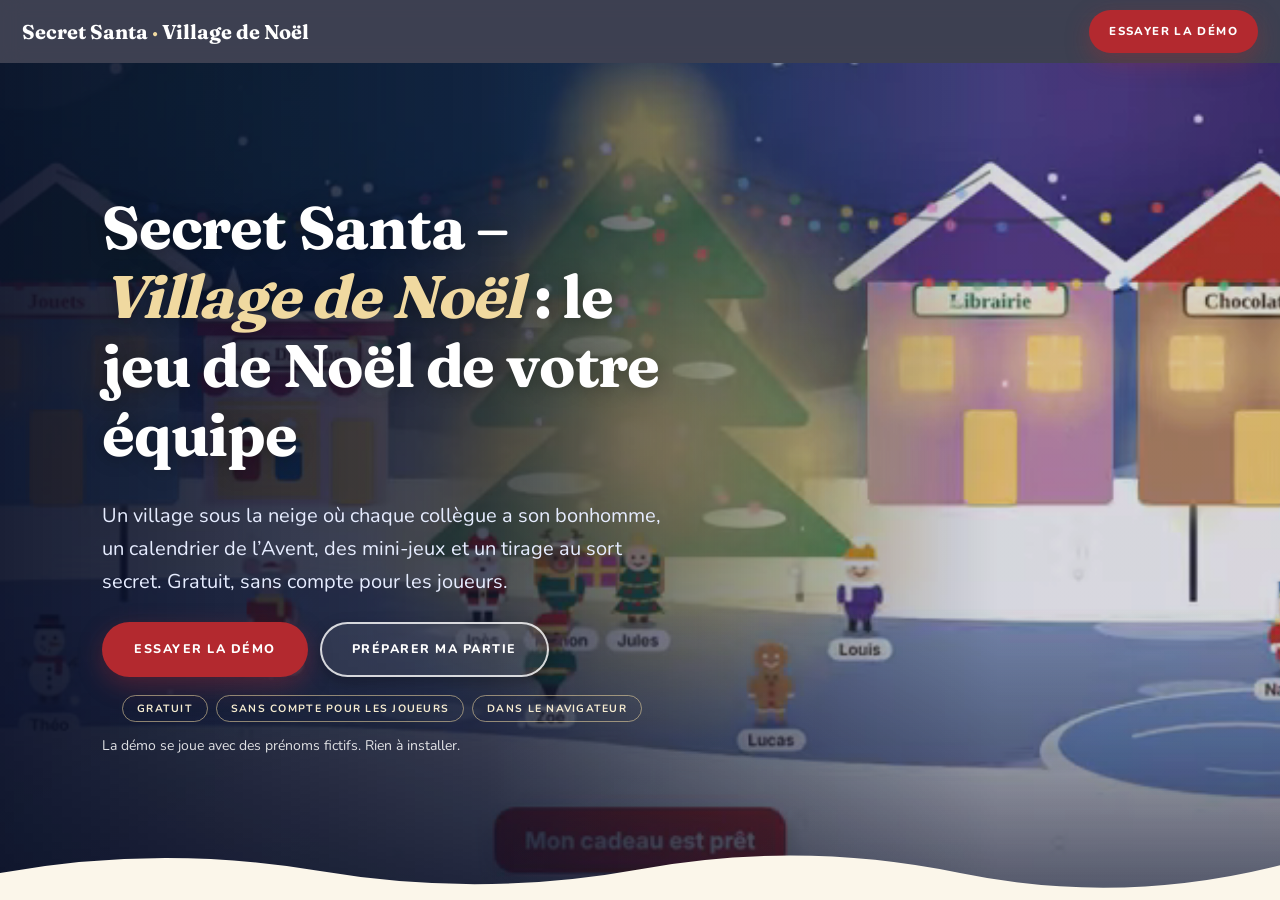
==== commit d749899c: "Add files via upload" ====
--- a/index.html
+++ b/index.html
@@ -4,7 +4,187 @@
 <meta charset="utf-8">
 <meta name="viewport" content="width=device-width,initial-scale=1,viewport-fit=cover">
 <meta name="theme-color" content="#0f1b3d"><meta name="mobile-web-app-capable" content="yes"><meta name="apple-mobile-web-app-capable" content="yes"><meta name="apple-mobile-web-app-title" content="Village"><meta name="apple-mobile-web-app-status-bar-style" content="default">
-<title>Village de Noël – Secret Santa</title>
+<title>Secret Santa – Village de Noël : jeu de Noël en équipe, gratuit</title>
+<meta name="description" content="Secret Santa – Village de Noël : un village sous la neige, un calendrier de l’Avent, des mini-jeux et un tirage au sort secret pour votre équipe. Gratuit, sans compte pour les joueurs.">
+<link rel="canonical" href="https://justinedeubeda.github.io/village-secret-santa/">
+<link rel="icon" href="favicon.svg" type="image/svg+xml">
+<meta property="og:type" content="website"><meta property="og:locale" content="fr_FR"><meta property="og:site_name" content="Secret Santa – Village de Noël">
+<meta property="og:title" content="Secret Santa – Village de Noël : le jeu de Noël de votre équipe">
+<meta property="og:description" content="Un village, un calendrier de l’Avent et un tirage secret pour votre équipe. Gratuit.">
+<meta property="og:url" content="https://justinedeubeda.github.io/village-secret-santa/"><meta property="og:image" content="https://justinedeubeda.github.io/village-secret-santa/img/og.jpg">
+<meta name="twitter:card" content="summary_large_image">
+<script>try{if(!location.hash||location.hash==='#')document.documentElement.className+=' landing'}catch(e){}</script>
+<script type="application/ld+json">{"@context": "https://schema.org", "@type": "WebApplication", "name": "Secret Santa – Village de Noël", "url": "https://justinedeubeda.github.io/village-secret-santa/", "description": "Un jeu de Noël pour les équipes : un village animé, un calendrier de l’Avent, des mini-jeux et un tirage au sort Secret Santa.", "applicationCategory": "GameApplication", "operatingSystem": "Web", "inLanguage": "fr", "image": "https://justinedeubeda.github.io/village-secret-santa/img/og.jpg", "offers": {"@type": "Offer", "price": "0", "priceCurrency": "EUR"}}</script><script type="application/ld+json">{"@context": "https://schema.org", "@type": "FAQPage", "mainEntity": [{"@type": "Question", "name": "Est-ce que c’est gratuit ?", "acceptedAnswer": {"@type": "Answer", "text": "Oui, le village est gratuit pour cette saison. Les joueurs n’ont aucun compte à créer : chacun reçoit un lien personnel."}}, {"@type": "Question", "name": "Faut-il créer un compte pour jouer ?", "acceptedAnswer": {"@type": "Answer", "text": "Non. L’organisateur ajoute les prénoms, puis chaque joueur reçoit un lien personnel. Il suffit de l’ouvrir dans le navigateur, sur ordinateur ou sur mobile."}}, {"@type": "Question", "name": "Combien de personnes faut-il pour un Secret Santa ?", "acceptedAnswer": {"@type": "Answer", "text": "Il faut au moins 3 joueurs pour que le tirage au sort ait un sens. Il n’y a pas d’autre minimum : l’ambiance est la même pour une équipe de 5 ou de 30."}}, {"@type": "Question", "name": "L’organisateur connaît-il qui offre à qui ?", "acceptedAnswer": {"@type": "Answer", "text": "Non, pas dans l’application. L’écran du tirage n’affiche jamais les paires, et chaque joueur ne découvre que la personne à qui il offre, dans sa propre lettre."}}, {"@type": "Question", "name": "Et si quelqu’un ne veut pas participer ?", "acceptedAnswer": {"@type": "Answer", "text": "Chaque joueur répond à l’invitation par « Oui, je participe » ou « Pas cette année ». Seuls ceux qui participent entrent dans le tirage."}}]}</script>
+<style>
+@font-face{font-family:"Fraunces";font-weight:600;font-style:normal;font-display:swap;src:url(fonts/fraunces-latin-600-normal.woff2) format("woff2")}
+@font-face{font-family:"Fraunces";font-weight:700;font-style:normal;font-display:swap;src:url(fonts/fraunces-latin-700-normal.woff2) format("woff2")}
+@font-face{font-family:"Nunito";font-weight:400;font-style:normal;font-display:swap;src:url(fonts/nunito-latin-400-normal.woff2) format("woff2")}
+@font-face{font-family:"Nunito";font-weight:700;font-style:normal;font-display:swap;src:url(fonts/nunito-latin-700-normal.woff2) format("woff2")}
+@font-face{font-family:"Nunito";font-weight:800;font-style:normal;font-display:swap;src:url(fonts/nunito-latin-800-normal.woff2) format("woff2")}
+.lp{font:18px/1.65 "Nunito",system-ui,-apple-system,"Segoe UI",Roboto,sans-serif;color:#2b2320;background:#fbf6ea;-webkit-text-size-adjust:100%}
+.lp *{box-sizing:border-box}
+.lp img,.lp video{max-width:100%;height:auto;display:block}
+.lp a{color:#a23224}
+.lp .wrap{max-width:1120px;margin:0 auto;padding:0 22px}
+.lp h1,.lp h2,.lp h3{font-family:"Fraunces",Georgia,serif;font-weight:700;line-height:1.15;margin:0 0 .5em;color:#7a2118;letter-spacing:-.01em}
+.lp h1{font-size:clamp(34px,5.4vw,56px)}
+.lp h2{font-size:clamp(27px,3.6vw,38px);margin-top:1.2em}
+.lp h3{font-size:21px;color:#3b2a1e;font-weight:600}
+.lp p{margin:0 0 1em}
+.lp .top{background:rgba(10,18,48,.96);color:#fff;position:sticky;top:0;z-index:20;backdrop-filter:blur(6px)}
+.lp .top .wrap{display:flex;align-items:center;gap:18px;padding-top:10px;padding-bottom:10px}
+.lp .brand{font-family:"Fraunces",Georgia,serif;font-weight:700;font-size:20px;color:#fff;text-decoration:none;margin-right:auto;white-space:nowrap}
+.lp .brand span{color:#f4c95d}
+.lp .top nav{display:flex;gap:4px 20px;font-size:15px;font-weight:700}
+.lp .top nav a{color:#dfe7ff;text-decoration:none;white-space:nowrap}
+.lp .top nav a:hover,.lp .top nav a[aria-current]{color:#f4c95d}
+.lp .btn{white-space:nowrap;flex-shrink:0;display:inline-block;border-radius:999px;padding:14px 28px;font-weight:800;font-size:17px;text-decoration:none;border:2px solid transparent;cursor:pointer;font-family:inherit;transition:transform .15s,box-shadow .15s,background .15s}
+.lp .btn:hover{transform:translateY(-2px)}
+.lp .btn.red{background:linear-gradient(#d6473a,#bb2f22);color:#fff;box-shadow:0 8px 22px rgba(192,57,43,.4)}
+.lp .btn.red:hover{background:#a82e21}
+.lp .btn.ghost{border-color:rgba(255,255,255,.75);color:#fff;background:rgba(255,255,255,.06)}
+.lp .btn.dark{border-color:#7a2118;color:#7a2118;background:transparent}
+.lp .btn.sm{padding:9px 18px;font-size:15px}
+.lp .hero{position:relative;overflow:hidden;background:radial-gradient(ellipse at 75% 15%,#34509a 0,#16255a 45%,#0a1230 80%);color:#fff;padding:56px 0 96px}
+.lp .hero::before{content:"";position:absolute;inset:0;pointer-events:none;opacity:.7;background-image:radial-gradient(2px 2px at 20px 30px,#fff,transparent),radial-gradient(2px 2px at 90px 120px,#fff,transparent),radial-gradient(3px 3px at 160px 60px,#fff,transparent),radial-gradient(2px 2px at 230px 170px,#fff,transparent),radial-gradient(3px 3px at 300px 20px,#fff,transparent);background-size:320px 220px;animation:lpsnow 22s linear infinite}
+@keyframes lpsnow{to{background-position:-60px 220px}}
+.lp .hero::after{content:"";position:absolute;left:0;right:0;bottom:-1px;height:58px;background:url("data:image/svg+xml,%3Csvg xmlns='http://www.w3.org/2000/svg' viewBox='0 0 1200 60' preserveAspectRatio='none'%3E%3Cpath d='M0 30 Q150 0 300 28 T600 26 T900 30 T1200 22 V60 H0Z' fill='%23fbf6ea'/%3E%3C/svg%3E") center/100% 100% no-repeat}
+.lp .hero .wrap{position:relative;z-index:1;display:grid;grid-template-columns:1fr 1.1fr;gap:40px;align-items:center}
+.lp .hero h1{color:#fff;text-shadow:0 2px 18px rgba(0,0,0,.35)}
+.lp .hero h1 em{font-style:normal;color:#f4c95d}
+.lp .hero p.lead{font-size:20px;color:#e6ecff}
+.lp .cta{display:flex;flex-wrap:wrap;gap:12px;margin:24px 0 14px}
+.lp .chips{display:flex;flex-wrap:wrap;gap:8px;list-style:none;padding:0;margin:18px 0 0}
+.lp .chips li{background:rgba(255,255,255,.12);border:1px solid rgba(255,255,255,.25);border-radius:999px;padding:4px 14px;font-size:14px;font-weight:700;color:#fff}
+.lp .small{font-size:14px;opacity:.85}
+.lp .frame{border-radius:18px;overflow:hidden;box-shadow:0 22px 60px rgba(0,0,0,.5),0 0 60px rgba(244,201,93,.18);border:3px solid rgba(255,255,255,.2);background:#0a1230}
+.lp .hero .frame{transform:rotate(1.2deg)}
+.lp section{padding:46px 0}
+.lp section.alt{background:#f3e7c9}
+.lp .grid{display:grid;grid-template-columns:repeat(auto-fit,minmax(270px,1fr));gap:22px}
+.lp .card{background:#fffaf0;border:1.5px solid #e6d09a;border-radius:20px;padding:18px 18px 8px;box-shadow:0 6px 18px rgba(122,33,24,.07);transition:transform .2s,box-shadow .2s}
+.lp .card:hover{transform:translateY(-4px);box-shadow:0 14px 28px rgba(122,33,24,.14)}
+.lp .card .frame{margin-bottom:14px;border-color:#e6d09a;box-shadow:none}
+.lp .steps{counter-reset:s;list-style:none;padding:0;margin:0;display:grid;grid-template-columns:repeat(auto-fit,minmax(230px,1fr));gap:18px}
+.lp .steps li{counter-increment:s;background:#fffaf0;border:1.5px solid #e6d09a;border-radius:20px;padding:20px 18px 8px}
+.lp .steps li::before{content:counter(s);display:inline-flex;width:42px;height:42px;border-radius:50%;background:linear-gradient(#3b8460,#2a5f45);color:#f4c95d;font-family:"Fraunces",Georgia,serif;font-weight:700;font-size:21px;align-items:center;justify-content:center;margin-bottom:10px;box-shadow:0 4px 10px rgba(47,107,79,.35)}
+.lp .two{display:grid;grid-template-columns:1fr 1fr;gap:34px;align-items:center}
+.lp .note{background:#fff3cf;border-left:5px solid #f4c95d;padding:14px 18px;border-radius:10px;margin:1em 0}
+.lp ul.tick{padding-left:0;list-style:none}
+.lp ul.tick li{padding-left:30px;position:relative;margin-bottom:.5em}
+.lp ul.tick li::before{content:"\2605";position:absolute;left:0;color:#c0392b}
+.lp table{border-collapse:collapse;width:100%;margin:1em 0;font-size:16px}
+.lp th,.lp td{border:1px solid #e6d09a;padding:9px 11px;text-align:left;vertical-align:top}
+.lp th{background:#f3e7c9}
+.lp details{background:#fffaf0;border:1.5px solid #e6d09a;border-radius:14px;padding:14px 18px;margin:0 0 10px}
+.lp summary{cursor:pointer;font-weight:800;color:#3b2a1e}
+.lp details[open] summary{margin-bottom:8px}
+.lp .crumbs{font-size:14px;margin:18px 0 0;color:#6b5a4a}
+.lp .crumbs a{color:#6b5a4a}
+.lp .page h1{margin-top:.4em}
+.lp .band{background:radial-gradient(ellipse at 50% 0,#27407f,#0a1230 75%);color:#fff;text-align:center;padding:52px 0}
+.lp .band h2{color:#fff;margin-top:0}
+.lp .band .cta{justify-content:center}
+.lp footer{background:#0a1230;color:#c9d4f5;padding:34px 0;font-size:15px}
+.lp footer a{color:#e6ecff}
+.lp footer .cols{display:grid;grid-template-columns:repeat(auto-fit,minmax(200px,1fr));gap:18px}
+.lp footer h3{color:#fff;font-size:16px;font-family:inherit;font-weight:800}
+.lp footer ul{list-style:none;padding:0;margin:0}
+.lp footer li{margin-bottom:6px}
+@media(max-width:820px){.lp{font-size:17px}.lp .hero .wrap,.lp .two{grid-template-columns:1fr}.lp .hero{padding:34px 0 80px}.lp .hero .frame{transform:none}.lp section{padding:34px 0}}
+@media(max-width:520px){.lp .top .wrap{gap:8px}.lp .brand{font-size:14px}.lp .btn.sm{padding:7px 10px;font-size:10.5px;letter-spacing:.06em}.lp .top .wrap{padding-left:16px;padding-right:16px}.lp .btn{padding:13px 22px}}
+@media(prefers-reduced-motion:reduce){.lp video{display:none}.lp .frame .fallback{display:block}.lp .hero::before{animation:none}.lp .btn,.lp .card{transition:none}}
+.lp .fallback{display:none}
+/* variante moderne : bleu nuit profond, pilules, typo fine, hero plein cadre */
+.lp{background:#faf7f1;color:#231d1a}
+.lp h1,.lp h2{letter-spacing:-.02em}
+.lp h2{color:#1a2a5c;font-weight:600}
+.lp h3{font-family:"Nunito",system-ui,sans-serif;font-size:13px;font-weight:800;text-transform:uppercase;letter-spacing:.12em;color:#231d1a;margin-bottom:.6em}
+.lp .top{background:rgba(8,14,38,.78);backdrop-filter:blur(10px)}
+.lp .top nav a{text-transform:uppercase;letter-spacing:.12em;font-size:11.5px;font-weight:700;color:#e8ecfa}
+.lp .top nav a:hover{color:#f0d9a0}
+.lp .brand span{color:#f0d9a0}
+.lp .btn{text-transform:uppercase;letter-spacing:.12em;font-size:12.5px;padding:15px 30px}
+.lp .btn.red{background:#b3292f;box-shadow:0 8px 24px rgba(179,41,47,.35)}
+.lp .btn.ghost{border-color:rgba(255,255,255,.8);background:rgba(255,255,255,.08)}
+.lp .btn.sm{padding:10px 18px;font-size:11.5px}
+.lp .hero{min-height:min(82vh,740px);display:flex;align-items:center;padding:130px 0 130px;background:#0a1230}
+.lp .hero::before{z-index:1;opacity:.55;animation:lptwinkle 6s ease-in-out infinite alternate;background-image:radial-gradient(3px 3px at 30px 40px,#ffe2a0,transparent),radial-gradient(2px 2px at 110px 140px,#fff1cf,transparent),radial-gradient(4px 4px at 190px 70px,#f6d27a,transparent),radial-gradient(2px 2px at 250px 190px,#fff1cf,transparent),radial-gradient(3px 3px at 310px 20px,#ffe2a0,transparent);background-size:320px 220px}
+@keyframes lptwinkle{from{opacity:.25}to{opacity:.7}}
+.lp .hero .wrap{position:static;display:block;width:100%}
+.lp .hero .wrap>div:first-child{position:relative;z-index:3;max-width:560px}
+.lp .hero .frame{position:absolute;inset:0;z-index:0;border:0;border-radius:0;box-shadow:none;transform:none;background:#0a1230}
+.lp .hero .frame video{width:100%;height:100%;object-fit:cover;object-position:50% 100%;transform:scale(1.32);transform-origin:50% 100%;opacity:.95}
+.lp .hero .frame{overflow:hidden}
+.lp .hero .frame::after{content:"";position:absolute;inset:0;background:linear-gradient(90deg,rgba(8,14,38,.92) 0,rgba(8,14,38,.72) 38%,rgba(8,14,38,.1) 78%),linear-gradient(0deg,rgba(8,14,38,.65),transparent 35%)}
+.lp .hero::after{z-index:2}
+.lp .hero h1{font-size:clamp(36px,5vw,60px)}
+.lp .hero h1 em{color:#f0d9a0;font-style:italic}
+.lp .chips li{background:transparent;border:1px solid rgba(240,217,160,.55);text-transform:uppercase;letter-spacing:.12em;font-size:10.5px;color:#f6ecd0}
+.lp section{padding:64px 0}
+.lp section.alt{background:#f1ebde}
+.lp .card{background:#fff;border:0;border-radius:22px;padding:0 0 6px;overflow:hidden;box-shadow:0 2px 0 rgba(26,42,92,.04),0 14px 34px rgba(26,42,92,.09)}
+.lp .card .frame{border:0;border-radius:0;margin-bottom:16px}
+.lp .card h3,.lp .card p{padding:0 22px}
+.lp .steps li{background:#fff;border:0;border-radius:22px;box-shadow:0 14px 34px rgba(26,42,92,.08);padding:24px 22px 8px}
+.lp .steps li::before{background:none;box-shadow:none;color:#c6a45a;font-size:40px;font-style:italic;width:auto;height:auto;margin-bottom:6px;border-radius:0}
+.lp .note{background:#fff;border:0;border-radius:18px;box-shadow:0 14px 34px rgba(26,42,92,.08)}
+.lp details{border:0;background:#fff;border-radius:18px;box-shadow:0 8px 22px rgba(26,42,92,.07)}
+.lp .band{background:radial-gradient(ellipse at 50% 0,#2a3f80,#0a1230 75%)}
+.lp ul.tick li::before{color:#c6a45a}
+@media(max-width:820px){.lp .hero{min-height:auto;padding:110px 0 110px}.lp .hero .frame::after{background:linear-gradient(0deg,rgba(8,14,38,.9),rgba(8,14,38,.55))}}
+@media(max-width:1560px){.lp .top nav{display:none}}
+.lp .top .wrap{max-width:1400px}
+/* décors */
+.lp main,.lp footer{overflow-x:clip}
+.lp .band{position:relative;overflow:hidden;padding:140px 0 170px}.lp .band .wrap{position:relative;z-index:3}
+.lp .deco{position:absolute;inset:0;z-index:2;pointer-events:none;overflow:hidden}
+.lp .gar{position:absolute;top:0;width:100%;height:auto;min-width:1100px;left:50%;transform:translateX(-50%)}
+.lp .gar-top{position:absolute;left:0;right:0;top:-2px;height:150px;overflow:hidden;pointer-events:none;z-index:2}
+.lp .bl{animation:lpbl 2.8s ease-in-out infinite}.lp .bl.b1{animation-delay:.9s}.lp .bl.b2{animation-delay:1.7s}
+@keyframes lpbl{0%,100%{opacity:1}50%{opacity:.45}}
+.lp .sleigh{position:absolute;top:70px;left:0;width:clamp(150px,18vw,250px);height:auto;animation:lpsleigh 28s linear infinite;filter:drop-shadow(0 0 8px rgba(255,226,160,.35))}
+@keyframes lpsleigh{0%{transform:translate(-30vw,30px) rotate(4deg)}50%{transform:translate(48vw,-20px) rotate(-3deg)}100%{transform:translate(110vw,20px) rotate(3deg)}}
+.lp .snow,.lp .sled{position:absolute;left:0;bottom:0;width:100%;height:170px}
+.lp .sled{overflow:visible}
+.lp section{position:relative}
+.lp .sprig{position:absolute;top:calc(100% - 10px);z-index:6;pointer-events:none;width:clamp(150px,17vw,270px);opacity:0;transform-origin:var(--ox,100%) 0;transition:opacity 1s ease,transform 1.1s cubic-bezier(.2,.7,.2,1);transform:translateY(-22px) rotate(calc(var(--r) - 14deg)) scale(.9);filter:drop-shadow(0 10px 12px rgba(10,18,48,.25))}
+.lp .sprig svg{display:block;width:100%;height:auto}
+.lp .sprig.r{right:-26px}.lp .sprig.l{left:-34px;--ox:0%}.lp .sprig.l svg{transform:scaleX(-1)}
+.lp .sprig.in{opacity:1;transform:translateY(0) rotate(var(--r)) scale(1);animation:lpsway 7s ease-in-out 1.2s infinite alternate}
+@keyframes lpsway{from{transform:rotate(var(--r))}to{transform:rotate(calc(var(--r) + 2.5deg))}}
+.lp main{position:relative}
+.lp .wrap{position:relative;z-index:3}
+.lp .tree{position:absolute;top:0;right:0;bottom:0;width:calc(var(--tw) * 1.25 + 20px);pointer-events:none;z-index:2;overflow:hidden}
+.lp .tstar{position:absolute;top:96px;z-index:1}.lp .tstar svg{display:block}
+.lp .tcol{display:flex;flex-direction:column;align-items:flex-end}
+.lp .tseg{display:block;overflow:visible}
+.lp .tseg .tb{opacity:0;transition:opacity 1s ease}
+.lp .tseg .br{opacity:0;transform:translateX(34px) scale(.85);transform-box:fill-box;transform-origin:100% 50%;transition:opacity .9s ease var(--d),transform 1.1s cubic-bezier(.2,.7,.2,1) var(--d)}
+.lp .tseg.on .tb,.lp .tseg.on .br{opacity:1;transform:none}
+.lp .tree.still .tb,.lp .tree.still .br{opacity:1;transform:none;transition:none}
+.lp{--tw:clamp(0px,calc((100vw - 1120px)/2 + 40px),340px)}
+@media(max-width:1259px){.lp{--tw:clamp(36px,8vw,100px)}}
+@media(max-width:820px){.lp .sprig{width:120px}.lp .band{padding:120px 0 150px}}
+@media(prefers-reduced-motion:reduce){.lp .sleigh{animation:none;transform:translate(40vw,0)}.lp .bl,.lp .sprig.in{animation:none}.lp .sprig{opacity:1;transform:rotate(var(--r));transition:none}}
+
+#landing{position:fixed;inset:0;overflow:auto;overflow-x:hidden;z-index:200;display:none;background:#fbf6ea}
+html.landing #landing{display:block}
+@font-face{font-family:"Caveat";font-weight:600;font-display:swap;src:url(fonts/caveat-latin-600-normal.woff2) format("woff2")}
+@font-face{font-family:"Caveat";font-weight:700;font-display:swap;src:url(fonts/caveat-latin-700-normal.woff2) format("woff2")}
+
+/* finitions v4 */
+.btn{border-radius:999px;letter-spacing:.005em;font-weight:800}
+.btn.primary{background:linear-gradient(#d6473a,#bb2f22)}
+.btn.green{background:linear-gradient(#3b8460,#2a5f45)}
+.btn:focus-visible,.pill:focus-visible,.chip:focus-visible,.dr-tab:focus-visible,.dr-card:focus-visible,.door:focus-visible,.choice:focus-visible,input:focus-visible,textarea:focus-visible,button:focus-visible{outline:3px solid #f4c95d;outline-offset:2px}
+.pill,.seg button{font-weight:700}
+.paper,.mcard{box-shadow:0 18px 50px rgba(0,0,0,.4),inset 0 0 0 1px rgba(185,138,84,.35)}
+.paper h2,.mcard h2{letter-spacing:.01em}
+.dr-tab{font-weight:800}
+.stile b,.sCnt b,.recap b{letter-spacing:-.01em}
+.sIn,.sBody input[type=text],.sBody input[type=date],.sBody input[type=time],.sBody textarea,.paper textarea,.mcard textarea{font-family:inherit}
+</style>
 <style>
 :root{
   --ink:#3b2a1e; --paper:#f6e6c4; --paper2:#ecd3a0; --red:#c0392b; --green:#2f6b4f; --gold:#f4c95d;
@@ -13,7 +193,7 @@
 body.dusk{ --glow:.65; --hill1:#ecdcec; --hill2:#c9b4d2; --ground1:#efdbe8; --ground2:#bfa6cb; --road:#dcc8dc; --ice:#d9c6e6; }
 body.night{ --glow:1; --hill1:#7b90c0; --hill2:#4f6499; --ground1:#92a7d3; --ground2:#566ca3; --road:#7a8dba; --ice:#7f9fd6; }
 *{box-sizing:border-box}
-html,body{height:100%;margin:0;overflow:hidden;background:#0f1b3d;font-family:system-ui,-apple-system,"Segoe UI",Roboto,sans-serif;color:var(--ink)}
+html,body{height:100%;margin:0;overflow:hidden;background:#0f1b3d;font-family:"Nunito",system-ui,-apple-system,"Segoe UI",Roboto,sans-serif;color:var(--ink)}
 .hidden{display:none!important}
 /* sky */
 #sky{position:fixed;inset:0;z-index:0}
@@ -88,7 +268,7 @@
 #hud{position:fixed;inset:0;z-index:10;pointer-events:none}
 #hud>*{pointer-events:auto}
 .tl{position:absolute;left:16px;top:14px;background:rgba(255,250,238,.9);padding:12px 16px;border-radius:16px;box-shadow:0 6px 20px rgba(0,0,0,.22);min-width:230px}
-.tl .title{font-family:Georgia,serif;font-size:20px;font-weight:700;color:var(--red)}
+.tl .title{font-family:"Fraunces",Georgia,serif;font-size:20px;font-weight:700;color:var(--red)}
 .wx{font-size:12px;opacity:.75;margin:2px 0 8px}
 .prog{display:flex;align-items:center;gap:8px;font-size:13px}
 .bar{flex:1;height:9px;border-radius:6px;background:rgba(0,0,0,.12);overflow:hidden}
@@ -123,7 +303,7 @@
 #intro .card{position:relative;z-index:1}
 #intro .card{width:min(560px,92vw);text-align:center;color:#fff;padding:20px}
 .kicker{letter-spacing:.2em;text-transform:uppercase;font-size:12px;color:var(--gold)}
-#intro h1{font-family:Georgia,serif;font-size:clamp(34px,6vw,54px);margin:6px 0 8px;text-shadow:0 4px 20px rgba(0,0,0,.5)}
+#intro h1{font-family:"Fraunces",Georgia,serif;font-size:clamp(34px,6vw,54px);margin:6px 0 8px;text-shadow:0 4px 20px rgba(0,0,0,.5)}
 #intro p{opacity:.88;margin:0 0 18px}
 #intro .label{font-size:13px;opacity:.8;margin-bottom:8px}
 #intro small{display:block;margin-top:14px;opacity:.65;font-size:12px}
@@ -143,7 +323,7 @@
 .env:before{content:"";position:absolute;inset:0;border-radius:8px;background:linear-gradient(#d4ad6e,#c49a5c);clip-path:polygon(0 0,50% 52%,100% 0,100% 100%,0 100%)}
 .env .flap{position:absolute;left:0;right:0;top:0;height:52%;background:linear-gradient(#ecd3a0,#e0be82);clip-path:polygon(0 0,100% 0,50% 100%);transform-origin:top;transition:transform .8s ease,z-index 0s .4s;z-index:2}
 .env.open .flap{transform:rotateX(180deg);z-index:0}
-.env .to{position:absolute;left:0;right:0;bottom:22px;text-align:center;font-family:"Segoe Script","Bradley Hand","Brush Script MT",cursive;font-size:22px;color:#5a3a1a;z-index:3}
+.env .to{position:absolute;left:0;right:0;bottom:22px;text-align:center;font-family:"Caveat","Segoe Script","Bradley Hand","Brush Script MT",cursive;font-size:29px;color:#5a3a1a;z-index:3}
 .env .seal{position:absolute;left:50%;top:52%;width:58px;height:58px;margin:-29px;border-radius:50%;background:radial-gradient(circle at 35% 30%,#e0584a,#a02418);color:#ffd9a0;display:flex;align-items:center;justify-content:center;font-size:26px;z-index:4;box-shadow:0 4px 10px rgba(0,0,0,.4);transition:all .5s;animation:pulse 1.6s ease-in-out infinite}
 .env.open .seal{opacity:0;transform:scale(.4);animation:none}
 @keyframes pulse{50%{transform:scale(1.1)}}
@@ -157,9 +337,9 @@
 .paper{max-height:min(72vh,660px);overflow:auto;padding:26px 30px 30px;background:radial-gradient(circle at 20% 15%,rgba(255,255,255,.35),transparent 50%),linear-gradient(#f8e9c8,#f0d9a6);box-shadow:inset 0 0 40px rgba(160,110,40,.35)}
 .step{animation:fadeIn .8s ease both;animation-delay:.1s}
 @keyframes fadeIn{from{opacity:0;transform:translateY(8px)}to{opacity:1}}
-.paper h2{font-family:"Segoe Script","Bradley Hand","Brush Script MT",cursive;font-size:30px;margin:0 0 10px;color:#8a2a1c}
+.paper h2{font-family:"Caveat","Segoe Script","Bradley Hand","Brush Script MT",cursive;font-size:39px;margin:0 0 10px;color:#8a2a1c}
 .paper p{line-height:1.55;margin:0 0 10px;font-size:15.5px}
-.paper .sig{font-family:"Segoe Script","Bradley Hand","Brush Script MT",cursive;font-size:20px;color:#8a2a1c;text-align:right}
+.paper .sig{font-family:"Caveat","Segoe Script","Bradley Hand","Brush Script MT",cursive;font-size:26px;color:#8a2a1c;text-align:right}
 .paper .lock{display:flex;gap:10px;align-items:flex-start;background:rgba(47,107,79,.12);border:1px dashed #2f6b4f;border-radius:12px;padding:10px 12px;font-size:13.5px;margin:6px 0 14px}
 .paper .grp{margin:12px 0 4px;font-weight:700;font-size:14.5px}
 .paper .hint{font-size:12.5px;opacity:.7;margin-bottom:6px}
@@ -172,7 +352,7 @@
 .paper textarea{width:100%;min-height:68px;border:1.5px solid #b98a54;border-radius:12px;padding:10px;background:rgba(255,255,255,.5);font:inherit;font-size:14px;resize:vertical}
 .paper .row{display:flex;gap:10px;flex-wrap:wrap;margin-top:16px;position:sticky;bottom:-30px;padding:10px 0;background:linear-gradient(transparent,#f2dcae 35%)}
 .paper .note{font-size:12px;opacity:.65;margin-top:10px}
-.paper .big{font-family:Georgia,serif;font-size:30px;color:var(--red);text-align:center;margin:10px 0}
+.paper .big{font-family:"Fraunces",Georgia,serif;font-size:30px;color:var(--red);text-align:center;margin:10px 0}
 .paper .quote{background:rgba(255,255,255,.45);border-left:4px solid var(--gold);padding:10px 12px;border-radius:8px;font-style:italic}
 .paper .chip b{background:#fff;color:var(--green);border-radius:9px;padding:0 6px;margin-left:6px;font-size:11px}
 .paper .chip.active{outline:2px solid var(--gold);outline-offset:1px}
@@ -204,7 +384,7 @@
 .dot{display:inline-block;width:9px;height:9px;border-radius:50%;background:#e74c3c;margin-left:6px;animation:pulse 1.4s infinite}
 #modal{position:fixed;inset:0;z-index:20;display:flex;align-items:center;justify-content:center;background:rgba(5,8,25,.62);backdrop-filter:blur(3px)}
 .mcard{position:relative;width:min(580px,94vw);max-height:88vh;overflow:auto;background:radial-gradient(circle at 20% 10%,rgba(255,255,255,.35),transparent 50%),linear-gradient(#f8e9c8,#f0d9a6);border-radius:18px;padding:24px 26px;box-shadow:0 24px 60px rgba(0,0,0,.55);animation:fadeIn .5s ease both}
-.mcard h2{font-family:"Segoe Script","Bradley Hand","Brush Script MT",cursive;font-size:28px;margin:0 0 6px;color:#8a2a1c}
+.mcard h2{font-family:"Caveat","Segoe Script","Bradley Hand","Brush Script MT",cursive;font-size:36px;margin:0 0 6px;color:#8a2a1c}
 .mcard p{line-height:1.55;margin:0 0 10px}
 .mcard .x{position:absolute;right:12px;top:10px;border:0;background:transparent;font-size:24px;cursor:pointer;color:#8a5a22}
 .mcard .row{display:flex;gap:10px;flex-wrap:wrap;margin-top:14px}
@@ -212,7 +392,7 @@
 .mcard .note{font-size:12px;opacity:.65}
 .mcard .quote{background:rgba(255,255,255,.5);border-left:4px solid var(--gold);padding:10px 12px;border-radius:8px;font-style:italic;margin-bottom:10px}
 .advgrid{display:grid;grid-template-columns:repeat(6,1fr);gap:8px;margin:12px 0}
-.door{border:0;border-radius:10px;padding:8px 2px;cursor:pointer;font-family:Georgia,serif;font-size:18px;font-weight:700;color:#fff;background:linear-gradient(#b8453a,#8f2d25);box-shadow:inset 0 -4px 0 rgba(0,0,0,.2),0 3px 6px rgba(0,0,0,.2);display:flex;flex-direction:column;align-items:center;gap:1px}
+.door{border:0;border-radius:10px;padding:8px 2px;cursor:pointer;font-family:"Fraunces",Georgia,serif;font-size:18px;font-weight:700;color:#fff;background:linear-gradient(#b8453a,#8f2d25);box-shadow:inset 0 -4px 0 rgba(0,0,0,.2),0 3px 6px rgba(0,0,0,.2);display:flex;flex-direction:column;align-items:center;gap:1px}
 .door small{font-family:system-ui;font-size:10px;font-weight:400;opacity:.85}
 .door.lock{background:linear-gradient(#a99a85,#8b7d69);cursor:default;opacity:.7}
 .door.done{background:linear-gradient(#3b8a62,#2f6b4f)}
@@ -253,7 +433,7 @@
 .phdone{display:flex;gap:10px;align-items:center;margin-top:8px}.phdone img{width:84px;height:84px;object-fit:cover;border-radius:10px}
 .rk{display:flex;align-items:center;gap:10px;padding:6px 10px;border-radius:12px;background:rgba(255,255,255,.4);margin-bottom:6px}
 .rk.me{background:rgba(244,201,93,.55);outline:2px solid var(--gold)}
-.rk b{width:22px;font-family:Georgia,serif;font-size:18px;color:#8a2a1c}
+.rk b{width:22px;font-family:"Fraunces",Georgia,serif;font-size:18px;color:#8a2a1c}
 .rk .av svg{width:26px;height:44px;display:block;overflow:visible}
 .rk .nm2{flex:1;font-weight:600}.rk .pt{font-weight:700;color:var(--green)}
 .rules{font-size:12.5px;line-height:1.6;margin-top:10px;background:rgba(255,255,255,.35);border-radius:10px;padding:8px 12px}
@@ -268,7 +448,7 @@
 .room{position:absolute;inset:0;overflow:hidden;animation:fadeIn .5s ease both}
 .room .bd{position:absolute;inset:0;width:100%;height:100%}
 .room .top{position:absolute;left:0;right:0;top:0;display:flex;justify-content:space-between;align-items:center;padding:calc(12px + env(safe-area-inset-top)) 16px 0;z-index:3;color:#fff}
-.room .top h2{font-family:Georgia,serif;margin:0;font-size:22px;text-shadow:0 2px 8px rgba(0,0,0,.6)}
+.room .top h2{font-family:"Fraunces",Georgia,serif;margin:0;font-size:22px;text-shadow:0 2px 8px rgba(0,0,0,.6)}
 .room .top small{display:block;font-family:system-ui;font-size:12px;opacity:.85;font-weight:400}
 .room .panel{position:absolute;left:50%;top:48%;transform:translate(-50%,-50%);animation:none;width:min(620px,94vw);max-height:72vh;z-index:2}
 .room .folks{position:absolute;left:0;right:0;bottom:calc(8px + env(safe-area-inset-bottom));display:flex;gap:16px;align-items:flex-end;justify-content:center;z-index:1}
@@ -277,6 +457,50 @@
 @media(max-height:720px){.room .folks{display:none}}
 .ckwrap{display:flex;justify-content:center;margin:8px 0}
 .fit svg{width:96px;height:160px;overflow:visible;animation:hop 1.7s ease-in-out infinite}
+.dr{display:grid;grid-template-columns:150px 1fr;gap:14px;align-items:start;margin-top:6px}
+.dr-pv{position:sticky;top:0;text-align:center;background:rgba(255,255,255,.45);border-radius:14px;padding:8px 4px 10px}
+.dr-pv .fit{display:flex;justify-content:center;padding-top:26px}
+.dr-pv .fit svg{width:104px;height:174px}
+.dr-bal{font-size:13px;margin-top:6px;color:var(--ink)}.dr-bal b{font-size:20px}
+.dr-tabs{display:flex;flex-wrap:wrap;gap:6px;margin-bottom:10px}
+.dr-tab{border:2px solid #b98a54;background:#fff8e8;color:#3a2a1a;border-radius:10px;padding:8px 13px;font:inherit;font-size:15px;font-weight:700;cursor:pointer}
+.dr-tab.on{background:#7a2d4f;border-color:#7a2d4f;color:#fff}
+.dr-body{max-height:330px;overflow-y:auto;padding:2px 4px 6px 2px}
+.dr-h{font-weight:800;font-size:15px;color:#5a2a14;margin:4px 0 8px}
+.dr-grid{display:grid;grid-template-columns:repeat(auto-fill,minmax(104px,1fr));gap:9px}
+.dr-card{display:flex;flex-direction:column;align-items:center;gap:3px;border:2px solid #d2b284;background:#fffaf0;border-radius:12px;padding:6px 4px 7px;cursor:pointer;font:inherit;color:#3a2a1a}
+.dr-card .th{width:70px;height:62px;display:block;background:#eef2fb;border-radius:8px}
+.dr-card .th.none{display:flex;align-items:center;justify-content:center;font-size:26px;color:#a08a6a}
+.dr-card b{font-size:13.5px;line-height:1.15;text-align:center}
+.dr-card em{font-style:normal;font-size:12.5px;font-weight:700;border-radius:999px;padding:1px 9px}
+.dr-card em.pay,.dr-pack .btn{background:#f4c95d;color:#4a3200}
+.dr-card em.own,.dr-pack em.own{color:#2f6b4f}
+.dr-card.on{border-color:#7a2d4f;background:#fbe4ee;box-shadow:0 0 0 2px #7a2d4f inset}
+.dr-outs{display:flex;flex-wrap:wrap;gap:7px;margin-bottom:6px}
+.dr-out{border:2px solid #b98a54;background:#fffaf0;color:#3a2a1a;border-radius:999px;padding:7px 14px;font:inherit;font-size:14px;font-weight:700;cursor:pointer}
+.dr-col{display:flex;align-items:center;gap:10px;margin:7px 0;font-size:14px;font-weight:700;color:#3a2a1a}
+.dr-col>span{width:78px;flex:none}
+.dr-sws{display:flex;flex-wrap:wrap;gap:6px;align-items:center}
+.dr-body .sw{width:28px;height:28px;border:2px solid rgba(0,0,0,.35)}
+.dr-body .sw.prem{border-color:#b8861c}
+.dr-body .sw.prem.lock{border-style:dashed;opacity:.8}
+.dr-sep{width:2px;height:22px;background:#b98a54;border-radius:2px;margin:0 3px}
+.dr-pack{display:flex;flex-wrap:wrap;align-items:center;gap:8px;border:2px solid #d2b284;background:#fffaf0;border-radius:12px;padding:8px 10px;margin:7px 0;color:#3a2a1a}
+.dr-pack b{font-size:14.5px}.dr-pack small{flex:1 1 100%;font-size:12.5px;opacity:.75;margin-top:-4px}
+.dr-pack .btn,.dr-pack em{margin-left:auto}
+.dr-dots{display:inline-flex}.dr-dots i{width:20px;height:20px;border-radius:50%;margin-right:-5px;border:2px solid #fffaf0}
+.dr-pack em{font-style:normal;font-weight:800;font-size:13px}
+.btn.small{padding:6px 12px;font-size:13px}.btn.big{padding:11px 20px;font-size:16px}
+.dr-bar{position:sticky;bottom:-2px;margin-top:10px;padding:10px 0 2px;background:linear-gradient(rgba(249,236,208,0),#f6e6c4 22%)}
+.dr-need{display:flex;flex-wrap:wrap;justify-content:space-between;gap:4px 14px;font-size:14px;color:#3a2a1a;margin-bottom:8px}
+.dr-body .kinds{grid-template-columns:repeat(5,1fr)}.dr-body .kbtn{background:#fffaf0;border:2px solid #d2b284;color:#3a2a1a}.dr-body .kbtn.on{border-color:#7a2d4f;background:#fbe4ee}.dr-body .kbtn svg{width:38px;height:62px}.dr-body .kbtn i{font-size:12px;opacity:1}
+@media(max-width:620px){.dr{grid-template-columns:1fr}.dr-pv{display:flex;align-items:center;justify-content:center;gap:12px;z-index:3}.dr-pv .fit{padding-top:16px}.dr-pv .fit svg{width:70px;height:116px}.dr-body{max-height:none}.dr-body .kinds{grid-template-columns:repeat(4,1fr)}}
+
+.dr-out.on{background:#7a2d4f;border-color:#7a2d4f;color:#fff}.dr-dot{display:inline-block;width:14px;height:14px;border-radius:50%;margin-left:8px;vertical-align:-2px;border:2px solid #fff;box-shadow:0 0 0 1px rgba(0,0,0,.4)}
+.dr-sws.big .sw{width:36px;height:36px}.dr-pack em.pay{font-style:normal;background:#f4c95d;color:#4a3200;border-radius:999px;padding:1px 10px;font-size:13px;margin-left:auto}
+.dr-bar .row{display:flex;gap:8px;flex-wrap:nowrap;align-items:center}
+@media(max-width:620px){.dr-bar{padding-top:6px}.dr-need{font-size:12.5px;margin-bottom:4px}.btn.big{padding:9px 14px;font-size:15px}.dr-bar .note{display:none}}
+
 .vit{display:grid;grid-template-columns:repeat(auto-fill,minmax(120px,1fr));gap:10px;margin:8px 0}
 .vc{background:rgba(255,255,255,.55);border-radius:12px;padding:8px;text-align:center;font-size:13px}
 .vc svg{width:100%;max-width:110px;height:auto;display:block;margin:0 auto 4px;background:rgba(255,255,255,.35);border-radius:10px}
@@ -303,7 +527,7 @@
 /* menu + toasts */
 #menu{position:fixed;z-index:25;background:#fff8e8;border-radius:14px;padding:10px;box-shadow:0 10px 30px rgba(0,0,0,.35);width:230px;opacity:0;pointer-events:none;transform:scale(.9);transition:all .18s}
 #menu.show{opacity:1;pointer-events:auto;transform:none}
-#menu .t{font-weight:700;font-family:Georgia,serif;font-size:16px}
+#menu .t{font-weight:700;font-family:"Fraunces",Georgia,serif;font-size:16px}
 #menu .st{font-size:12px;opacity:.7;margin:2px 0 8px}
 #menu button{display:block;width:100%;text-align:left;border:0;background:rgba(47,107,79,.1);padding:8px 10px;border-radius:9px;margin-top:5px;cursor:pointer;font-size:13.5px;font-family:inherit;color:var(--ink)}
 #menu button:hover:not(:disabled){background:rgba(47,107,79,.22)}
@@ -363,22 +587,22 @@
 .sSec::after{content:"";flex:1;height:1px;background:rgba(120,80,30,.25)}
 .stats{display:grid;grid-template-columns:repeat(4,1fr);gap:8px;margin:10px 0}
 .stile{display:block;background:rgba(255,255,255,.65);border-radius:12px;padding:10px 6px;text-align:center}
-.stile b{display:block;font:700 26px Georgia,serif;color:var(--green)}.stile span{display:block;font-size:12px;opacity:.8}
+.stile b{display:block;font:700 26px "Fraunces",Georgia,serif;color:var(--green)}.stile span{display:block;font-size:12px;opacity:.8}
 .stile.w b{color:#b4691f}
 .sPrev.stats{background:none;border:0;padding:0}
 .recap{display:flex;gap:8px;flex-wrap:wrap;margin:10px 0}
 .recap div{flex:1;min-width:110px;background:rgba(255,255,255,.65);border-radius:12px;padding:10px 12px;font-size:12.5px}
-.recap b{display:block;font-size:17px;font-family:Georgia,serif;color:#8a2a1c}
+.recap b{display:block;font-size:17px;font-family:"Fraunces",Georgia,serif;color:#8a2a1c}
 .bigcta{width:100%;padding:14px 18px;font-size:16px;margin-top:6px}
 .sTool{background:rgba(255,255,255,.35);border:1px dashed rgba(120,80,30,.4);border-radius:12px;padding:10px 14px;margin-top:16px}
 .sFoot .grp{display:flex;gap:8px}
 .sFoot{background:rgba(255,255,255,.35)}
 @media (prefers-reduced-motion:reduce){.sCard *{transition:none!important}}
 
-.sBody h2{font-family:Georgia,serif;color:#8a2a1c;margin:0 0 4px;font-size:24px}
+.sBody h2{font-family:"Fraunces",Georgia,serif;color:#8a2a1c;margin:0 0 4px;font-size:24px}
 .sNote{font-size:13.5px;opacity:.8;margin:2px 0 12px}
 .sFoot{display:flex;justify-content:space-between;gap:10px;padding:12px 24px;border-top:1px solid rgba(120,80,30,.22)}
-.sCnt{font-size:15px;margin:6px 0 8px}.sCnt b{font-size:30px;font-family:Georgia,serif;color:var(--green)}
+.sCnt{font-size:15px;margin:6px 0 8px}.sCnt b{font-size:30px;font-family:"Fraunces",Georgia,serif;color:var(--green)}
 .srow{display:flex;gap:8px;align-items:center;margin-bottom:6px}
 .sav{width:26px;height:44px;flex:none}.sav svg{width:100%;height:100%}
 .sIn,.sBody input[type=text],.sBody input[type=date],.sBody input[type=time],.sBody textarea{border:1.5px solid #b98a54;background:rgba(255,255,255,.7);border-radius:10px;padding:8px 10px;font-size:14.5px;font-family:inherit;color:var(--ink);min-width:0}
@@ -425,10 +649,65 @@
 .instl{margin:10px 0;padding:10px 12px;background:rgba(255,255,255,.55);border-radius:10px;font-size:14px;line-height:1.5}
 .instl b{color:#8a2a1c}
 .strk{display:inline-block;background:rgba(244,201,93,.55);border-radius:999px;padding:4px 12px;font-weight:700;font-size:13.5px;margin-bottom:10px}
-.stat{display:grid;grid-template-columns:repeat(2,1fr);gap:8px;margin:10px 0}.stat div{background:rgba(255,255,255,.55);border-radius:10px;padding:8px 10px;text-align:center}.stat b{display:block;font-size:24px;font-family:Georgia,serif;color:var(--green)}
+.stat{display:grid;grid-template-columns:repeat(2,1fr);gap:8px;margin:10px 0}.stat div{background:rgba(255,255,255,.55);border-radius:10px;padding:8px 10px;text-align:center}.stat b{display:block;font-size:24px;font-family:"Fraunces",Georgia,serif;color:var(--green)}
 </style>
 </head>
 <body class="night">
+<div id="landing" class="lp"><header class="top"><div class="wrap"><a class="brand" href="./">Secret Santa <span>·</span> Village de Noël</a>
+<nav aria-label="Navigation principale"><a href="secret-santa-a-distance.html">Secret Santa à distance</a><a href="jeu-de-noel-en-equipe.html">Jeu de Noël en équipe</a><a href="calendrier-de-l-avent-interactif.html">Calendrier de l’Avent</a><a href="guide-secret-santa.html">Guide Secret Santa</a><a href="faq.html">Questions fréquentes</a></nav>
+<a class="btn red sm" href="./#t=1" data-lp-demo>Essayer la démo</a></div></header>
+<main>
+<section class="hero"><div class="wrap"><div>
+<h1>Secret Santa – <em>Village de Noël</em> : le jeu de Noël de votre équipe</h1>
+<p class="lead">Un village sous la neige où chaque collègue a son bonhomme, un calendrier de l’Avent, des mini-jeux et un tirage au sort secret. Gratuit, sans compte pour les joueurs.</p>
+<div class="cta"><a class="btn red" href="./#t=1" data-lp-demo>Essayer la démo</a><a class="btn ghost" href="./#o=" data-lp-create>Préparer ma partie</a></div>
+<ul class="chips"><li>Gratuit</li><li>Sans compte pour les joueurs</li><li>Dans le navigateur</li></ul>
+<p class="small" style="margin-top:12px">La démo se joue avec des prénoms fictifs. Rien à installer.</p></div>
+<div class="frame"><video muted loop playsinline autoplay preload="metadata" poster="img/village-poster.jpg" aria-label="Le village de Noël sous la neige : boutiques, sapin illuminé et personnages qui se promènent, du jour à la nuit" data-lp-video><source src="img/village.webm" type="video/webm"><source src="img/village.mp4" type="video/mp4"></video><img class="fallback" src="img/village.jpg" alt="Le village de Noël sous la neige : boutiques, sapin illuminé et personnages qui se promènent, du jour à la nuit" width="1280" height="720" loading="lazy"></div>
+</div></section>
+<section><div class="wrap"><h2>Comment ça marche</h2>
+<ol class="steps">
+<li><h3>L’organisateur ajoute l’équipe</h3><p>Quelques prénoms, une date d’ouverture des cadeaux et un budget indicatif suffisent.</p></li>
+<li><h3>Chacun reçoit son lien</h3><p>Un lien personnel par joueur, à envoyer par messagerie ou par e-mail. Pas de compte à créer.</p></li>
+<li><h3>Chacun répond et souffle des idées</h3><p>« Oui, je participe », puis des idées confiées aux lutins, que personne d’autre ne lit.</p></li>
+<li><h3>Le tirage au sort a lieu</h3><p>Chacun découvre dans une lettre la personne à qui il offre. L’organisateur ne voit jamais les paires.</p></li>
+</ol></div></section>
+<section class="alt"><div class="wrap"><h2>Plus qu’un tirage : un village qui vit jusqu’au jour J</h2>
+<p>Les outils de tirage au sort ne manquent pas. Ici, le tirage n’est que le début : l’équipe a de bonnes raisons de revenir chaque jour jusqu’à l’ouverture des cadeaux.</p>
+<div class="grid">
+<div class="card"><div class="frame"><video muted loop playsinline preload="none" poster="img/advent-poster.jpg" aria-label="Le calendrier de l’Avent du village : 24 portes avec devinettes, anecdotes et défis photo" data-lp-video><source src="img/advent.webm" type="video/webm"><source src="img/advent.mp4" type="video/mp4"></video><img class="fallback" src="img/advent.jpg" alt="Le calendrier de l’Avent du village : 24 portes avec devinettes, anecdotes et défis photo" width="1280" height="720" loading="lazy"></div><h3>Un calendrier de l’Avent interactif</h3><p>Une porte par jour, avec devinettes, anecdotes et défis photo qui rapportent des points. L’organisateur peut relire et modifier les textes avant le tirage.</p><p><a href="calendrier-de-l-avent-interactif.html">Voir le calendrier</a></p></div>
+<div class="card"><div class="frame"><video muted loop playsinline preload="none" poster="img/dressing-poster.jpg" aria-label="Le Dressing du village : choisir un personnage, des accessoires et des couleurs avec ses points" data-lp-video><source src="img/dressing.webm" type="video/webm"><source src="img/dressing.mp4" type="video/mp4"></video><img class="fallback" src="img/dressing.jpg" alt="Le Dressing du village : choisir un personnage, des accessoires et des couleurs avec ses points" width="1280" height="720" loading="lazy"></div><h3>Des points à dépenser au Dressing</h3><p>Les jeux, les défis et les mots doux rapportent des points. On les dépense pour personnaliser son bonhomme : chapeaux, lunettes, ailes, couleurs spéciales.</p></div>
+<div class="card"><div class="frame"><img src="img/village.jpg" alt="Le village de Noël avec ses personnages, sa patinoire et ses boutiques" width="1280" height="720" loading="lazy"></div><h3>Des mini-jeux de quelques minutes</h3><p>Patinoire, jeu des paires, chocolat chaud parfait, atelier de biscuits à offrir : de quoi se faire des petits signes sans réunion.</p><p><a href="jeu-de-noel-en-equipe.html">Découvrir le jeu</a></p></div>
+</div></div></section>
+<section><div class="wrap two"><div><h2>Pour les équipes à distance comme au bureau</h2>
+<ul class="tick"><li>Un tirage au sort équitable qui respecte les exclusions discrètes</li><li>Des idées de cadeaux soufflées aux lutins, sans nom, à la personne qui pioche</li><li>Une ouverture des cadeaux à une date et une heure communes</li><li>Un tableau de bord pour l’organisateur : qui a répondu, points d’équipe, temps passé</li></ul>
+<p><a href="secret-santa-a-distance.html">Organiser un Secret Santa à distance</a></p></div>
+<div class="note"><b>Confidentialité du tirage.</b> Seuls les lutins lisent les idées et les préférences : ni les collègues ni l’organisateur ne les voient dans le village. L’écran du tirage n’affiche jamais les paires.</div></div></section>
+<section class="alt"><div class="wrap"><h2>Questions fréquentes</h2><details><summary>Est-ce que c’est gratuit ?</summary><p>Oui, le village est gratuit pour cette saison. Les joueurs n’ont aucun compte à créer : chacun reçoit un lien personnel.</p></details><details><summary>Faut-il créer un compte pour jouer ?</summary><p>Non. L’organisateur ajoute les prénoms, puis chaque joueur reçoit un lien personnel. Il suffit de l’ouvrir dans le navigateur, sur ordinateur ou sur mobile.</p></details><details><summary>Combien de personnes faut-il pour un Secret Santa ?</summary><p>Il faut au moins 3 joueurs pour que le tirage au sort ait un sens. Il n’y a pas d’autre minimum : l’ambiance est la même pour une équipe de 5 ou de 30.</p></details><details><summary>L’organisateur connaît-il qui offre à qui ?</summary><p>Non, pas dans l’application. L’écran du tirage n’affiche jamais les paires, et chaque joueur ne découvre que la personne à qui il offre, dans sa propre lettre.</p></details><details><summary>Et si quelqu’un ne veut pas participer ?</summary><p>Chaque joueur répond à l’invitation par « Oui, je participe » ou « Pas cette année ». Seuls ceux qui participent entrent dans le tirage.</p></details><p><a href="faq.html">Voir toutes les questions</a></p></div></section>
+<div class="band"><div class="deco" aria-hidden="true"><svg class="sleigh" viewBox="0 0 260 90" aria-hidden="true">
+<defs><linearGradient id="tr" x1="1" x2="0"><stop offset="0" stop-color="#ffe2a0" stop-opacity=".9"/><stop offset="1" stop-color="#ffe2a0" stop-opacity="0"/></linearGradient></defs>
+<rect x="-120" y="48" width="170" height="3" rx="1.5" fill="url(#tr)" transform="translate(0,0)"/>
+<g fill="#d9b48a" stroke="#d9b48a">
+<g transform="translate(150,0)"><ellipse cx="22" cy="40" rx="17" ry="8"/><path d="M36,36 L48,22 L53,26 L44,42Z"/><circle cx="53" cy="21" r="5"/><path d="M52,17 l-4,-10 m4,10 l5,-11 m-9,5 l-6,-2 m11,3 l6,-4" stroke-width="2" fill="none"/><path d="M10,46 L6,64 M16,48 L16,64 M30,48 L34,64 M36,46 L42,62" stroke-width="3.4" stroke-linecap="round" fill="none"/></g>
+<g transform="translate(110,6)"><ellipse cx="22" cy="40" rx="17" ry="8"/><path d="M36,36 L48,22 L53,26 L44,42Z"/><circle cx="53" cy="21" r="5"/><path d="M52,17 l-4,-10 m4,10 l5,-11 m-9,5 l-6,-2 m11,3 l6,-4" stroke-width="2" fill="none"/><path d="M10,46 L6,64 M16,48 L16,64 M30,48 L34,64 M36,46 L42,62" stroke-width="3.4" stroke-linecap="round" fill="none"/></g>
+</g>
+<circle cx="216" cy="22" r="2.4" fill="#ff5a4d"/>
+<path d="M118,52 L96,56" stroke="#ffd166" stroke-width="1.6"/>
+<path d="M12,34 Q18,60 40,62 L100,62 Q112,60 112,40 L112,34Z" fill="#b3292f"/>
+<path d="M8,64 Q40,74 112,66" stroke="#d9b866" stroke-width="3.2" fill="none" stroke-linecap="round"/>
+<path d="M8,64 Q4,56 10,52" stroke="#d9b866" stroke-width="3.2" fill="none" stroke-linecap="round"/>
+<path d="M30,34 Q24,10 52,12 Q70,14 66,34Z" fill="#c9323a"/><path d="M36,18 l8,-12 l8,12" fill="#f4ecdc"/><circle cx="54" cy="3" r="3" fill="#f4ecdc"/>
+<rect x="72" y="22" width="28" height="22" rx="4" fill="#2f7a4d"/><path d="M72,32 h28 M86,22 v22" stroke="#ffd166" stroke-width="2.6"/>
+<rect x="40" y="26" width="26" height="12" rx="4" fill="#ffd166" opacity=".92"/>
+</svg><svg class="snow" viewBox="0 0 1440 170" preserveAspectRatio="xMidYMax slice" aria-hidden="true">
+<defs><linearGradient id="sn" x1="0" y1="0" x2="0" y2="1"><stop offset="0" stop-color="#f6f9ff"/><stop offset="1" stop-color="#c7d4f2"/></linearGradient></defs>
+<path d="M0,86 C180,40 360,110 560,92 C760,74 900,20 1120,60 C1280,88 1380,70 1440,60 L1440,170 L0,170Z" fill="url(#sn)"/>
+<path d="M0,86 C180,40 360,110 560,92 C760,74 900,20 1120,60 C1280,88 1380,70 1440,60" fill="none" stroke="#fff" stroke-width="3"/>
+</svg>
+<svg class="sled" viewBox="0 0 1440 170" preserveAspectRatio="xMidYMax slice" aria-hidden="true"><g><animateMotion dur="9s" repeatCount="indefinite" rotate="auto" calcMode="spline" keyTimes="0;1" keySplines=".4 0 .8 .6" path="M-60,70 C80,44 180,34 270,52 C380,84 470,98 560,92 C700,82 800,36 900,26"/>
+<g transform="translate(-30,-60) scale(1.7)"><path d="M0,38 L38,38 Q46,38 46,32" fill="none" stroke="#7a4a2a" stroke-width="3.4" stroke-linecap="round"/><rect x="8" y="22" width="22" height="12" rx="4" fill="#b3292f"/><circle cx="22" cy="14" r="8" fill="#f2c7a5"/><path d="M13,12 Q22,-6 32,12Z" fill="#2f7a4d"/><circle cx="22" cy="-1" r="3" fill="#fff"/><rect x="14" y="19" width="16" height="4" rx="2" fill="#f4c95d"/><circle cx="19" cy="14" r="1.2" fill="#2b2320"/><circle cx="26" cy="14" r="1.2" fill="#2b2320"/><path d="M30,26 L44,22" stroke="#b3292f" stroke-width="4" stroke-linecap="round"/></g></g></svg></div><div class="wrap"><h2>Le village vous attend</h2><p>Essayez la démo en deux minutes, ou préparez votre partie dès maintenant.</p><div class="cta"><a class="btn red" href="./#t=1" data-lp-demo>Essayer la démo</a><a class="btn ghost" href="./#o=" data-lp-create>Préparer ma partie</a></div></div></div>
+</main>
+<footer><div class="wrap"><div class="cols"><div><h3>Secret Santa – Village de Noël</h3><p>Un jeu de Noël pour les équipes, les amis et les familles : un village animé, un calendrier de l’Avent, des mini-jeux et un tirage au sort secret.</p></div><div><h3>Découvrir</h3><ul><li><a href="secret-santa-a-distance.html">Secret Santa à distance</a></li><li><a href="jeu-de-noel-en-equipe.html">Jeu de Noël en équipe</a></li><li><a href="calendrier-de-l-avent-interactif.html">Calendrier de l’Avent</a></li><li><a href="guide-secret-santa.html">Guide Secret Santa</a></li><li><a href="faq.html">Questions fréquentes</a></li></ul></div><div><h3>Essayer</h3><ul><li><a href="./#t=1">Démo jouable, sans compte</a></li><li><a href="./#o=">Préparer ma partie</a></li></ul></div></div></div></footer></div>
 <div id="sky"><div class="s day"></div><div class="s dusk"></div><div class="s night"></div><div id="aurora"><i></i><i></i></div></div>
 <div id="gray"></div>
 <div id="stage"><div id="world"><svg id="bg" viewBox="0 0 1600 900"></svg><div id="chars"></div><div id="fx"></div><div id="sleigh" class="hidden"></div></div></div>
@@ -479,7 +758,7 @@
 </div></div>
 
 <div id="setup" class="hidden"><div class="sCard">
-  <div class="sHead"><div class="sKick">Espace organisateur · Secret Santa</div><div style="font:700 20px Georgia,serif;color:#8a2a1c;margin-top:2px">Prépare ton village de Noël</div><div class="sSteps" id="sSteps"></div></div>
+  <div class="sHead"><div class="sKick">Espace organisateur · Secret Santa</div><div style="font:700 20px "Fraunces",Georgia,serif;color:#8a2a1c;margin-top:2px">Prépare ton village de Noël</div><div class="sSteps" id="sSteps"></div></div>
   <div class="sBody" id="sBody"></div>
   <div class="sFoot" id="sFoot"></div>
 </div></div>
@@ -528,8 +807,14 @@
 const kindOf=c=>CHAR[c&&c.kind]?c.kind:'classic';
 const NS=(s,n)=>String(s==null?'':s).replace(/[<>"&`\\]/g,'').slice(0,n||300);
 const HEXOK=v=>typeof v==='string'&&/^#[0-9a-f]{3,8}$/i.test(v);
-const ACC={hd:['halo','bois','fleur','etoiles'],nk:['noeud','medaille','guirlande'],bk:['cape','ailes','hotte']};
-const ITEMS={halo:{s:'hd',n:'Auréole',p:5},bois:{s:'hd',n:'Bois de renne',p:5},fleur:{s:'hd',n:'Fleur de cerisier',p:0},etoiles:{s:'hd',n:'Pluie d’étoiles',p:10},noeud:{s:'nk',n:'Nœud papillon',p:0},medaille:{s:'nk',n:'Médaille d’or',p:5},guirlande:{s:'nk',n:'Guirlande lumineuse',p:10},cape:{s:'bk',n:'Cape rouge',p:10},ailes:{s:'bk',n:'Ailes d’ange',p:15},hotte:{s:'bk',n:'Hotte du Père Noël',p:5}};
+const ACC={hd:['halo','bois','fleur','etoiles','couronne','hautdeforme','licorne','casque','serretete','houx'],fc:['nez','lunettes','moustache','barbe','masque','paillettes'],nk:['noeud','medaille','guirlande','perles','cloche','bonbon','noeuddor','pendetoile'],bk:['cape','ailes','hotte','papillon','sacados','jetpack','guitare','queue']};
+const ASLOTS=['hd','fc','nk','bk'];
+const ITEMS={halo:{s:'hd',n:'Auréole',p:5},bois:{s:'hd',n:'Bois de renne',p:5},fleur:{s:'hd',n:'Fleur de cerisier',p:0},etoiles:{s:'hd',n:'Pluie d’étoiles',p:10},couronne:{s:'hd',n:'Couronne dorée',p:10},hautdeforme:{s:'hd',n:'Haut-de-forme',p:10},licorne:{s:'hd',n:'Corne de licorne',p:15},casque:{s:'hd',n:'Casque audio',p:5},serretete:{s:'hd',n:'Serre-tête lumineux',p:5},houx:{s:'hd',n:'Couronne de houx',p:5},
+nez:{s:'fc',n:'Nez rouge',p:0},lunettes:{s:'fc',n:'Lunettes de soleil',p:5},moustache:{s:'fc',n:'Moustache blanche',p:5},barbe:{s:'fc',n:'Grande barbe',p:10},masque:{s:'fc',n:'Masque de bal',p:10},paillettes:{s:'fc',n:'Joues pailletées',p:5},
+noeud:{s:'nk',n:'Nœud papillon',p:0},medaille:{s:'nk',n:'Médaille d’or',p:5},guirlande:{s:'nk',n:'Guirlande lumineuse',p:10},perles:{s:'nk',n:'Collier de perles',p:5},cloche:{s:'nk',n:'Collier à clochette',p:5},bonbon:{s:'nk',n:'Sucre d’orge',p:5},noeuddor:{s:'nk',n:'Nœud doré',p:10},pendetoile:{s:'nk',n:'Étoile dorée',p:10},
+cape:{s:'bk',n:'Cape rouge',p:10},ailes:{s:'bk',n:'Ailes d’ange',p:15},hotte:{s:'bk',n:'Hotte du Père Noël',p:5},papillon:{s:'bk',n:'Ailes de papillon',p:15},sacados:{s:'bk',n:'Sac à dos',p:5},jetpack:{s:'bk',n:'Jetpack de lutin',p:15},guitare:{s:'bk',n:'Guitare',p:5},queue:{s:'bk',n:'Queue de renard',p:5},
+pal_metal:{s:'pal',n:'Métaux précieux',p:8,c:['#d4af37','#c9ced6','#b87333','#e8d5a0'],f:'main'},pal_royal:{s:'pal',n:'Velours royal',p:8,c:['#1b2a5c','#5a1a6b','#0f5c4a','#7a1226'],f:'main'},pal_pastel:{s:'pal',n:'Pastels givrés',p:5,c:['#ffd1dc','#c8f0e0','#d9ccff','#ffe3c2'],f:'main'},pal_neon:{s:'pal',n:'Néons polaires',p:10,c:['#00e5ff','#ff3ec9','#b6ff3b','#ffe600'],f:'main'},pal_fete:{s:'pal',n:'Teints de fête',p:5,c:['#a8dcf0','#b5e6a2','#f3b6e6','#d8c4ff'],f:'skin'}};
+const PACKS=Object.keys(ITEMS).filter(k=>ITEMS[k].s==='pal'),PACK_OF={};PACKS.forEach(k=>ITEMS[k].c.forEach(c=>PACK_OF[c]=k));
 const sp4=(x,y,r)=>`<path d="M${x} ${y-r}L${x+r*.28} ${y-r*.28}L${x+r} ${y}L${x+r*.28} ${y+r*.28}L${x} ${y+r}L${x-r*.28} ${y+r*.28}L${x-r} ${y}L${x-r*.28} ${y-r*.28}Z" fill="#ffd95a" stroke="#fff6c0" stroke-width=".4"/>`;
 const ACC_SVG={
  halo:'<ellipse cx="30" cy="1" rx="14" ry="3.6" fill="none" stroke="#ffe27a" stroke-width="3"/><ellipse cx="30" cy="1" rx="14" ry="3.6" fill="none" stroke="#fff6c0" stroke-width="1" opacity=".8"/>',
@@ -538,13 +823,35 @@
  etoiles:sp4(7,10,5)+sp4(53,14,4)+sp4(45,-3,4.5)+sp4(14,-3,3),
  noeud:'<path d="M30 44L21 39L21 49Z M30 44L39 39L39 49Z" fill="#c0392b" stroke="#7a1f16" stroke-width=".8"/><circle cx="30" cy="44" r="2.6" fill="#e0675a"/>',
  medaille:'<path d="M24 42L30 56L36 42" stroke="#c0392b" stroke-width="3" fill="none"/><circle cx="30" cy="59" r="5.5" fill="#f4c95d" stroke="#b8861c" stroke-width="1.2"/><path d="M30 55.5l1.3 2.7 3 .4-2.2 2.1.5 3-2.6-1.4-2.6 1.4.5-3-2.2-2.1 3-.4z" fill="#fff3b8"/>',
- guirlande:'<path d="M15 50Q30 62 45 50" fill="none" stroke="#2f3b2f" stroke-width="1.2"/>'+[.15,.38,.62,.85].map((t,i)=>{const x=(1-t)*(1-t)*15+2*(1-t)*t*30+t*t*45,y=(1-t)*(1-t)*50+2*(1-t)*t*62+t*t*50;return `<circle cx="${x.toFixed(1)}" cy="${(y+1.5).toFixed(1)}" r="2.3" fill="${['#ff5a4d','#ffd35a','#5ad17a','#5aa8ff'][i]}"/>`;}).join(''),
+ guirlande:'<path d="M12 47Q30 68 48 47" fill="none" stroke="#2f3b2f" stroke-width="1.8"/>'+[.1,.3,.5,.7,.9].map((t,i)=>{const x=(1-t)*(1-t)*12+2*(1-t)*t*30+t*t*48,y=(1-t)*(1-t)*47+2*(1-t)*t*68+t*t*47;return `<circle cx="${x.toFixed(1)}" cy="${(y+2).toFixed(1)}" r="3.4" fill="${['#ff5a4d','#ffd35a','#5ad17a','#5aa8ff','#ff8fc7'][i]}" stroke="#fff" stroke-width=".9"/>`;}).join(''),
  cape:'<path d="M15 41Q2 72 5 94L55 94Q58 72 45 41Z" fill="#a82d2d" stroke="#6e1b1b" stroke-width="1.2"/>',
  ailes:'<path d="M17 50Q-10 26 0 62Q5 56 10 60Q8 68 18 64Z" fill="#fff" stroke="#c9d6f2" stroke-width="1.2"/><path d="M43 50Q70 26 60 62Q55 56 50 60Q52 68 42 64Z" fill="#fff" stroke="#c9d6f2" stroke-width="1.2"/>',
- hotte:'<path d="M38 50Q62 40 58 72Q55 88 38 82Z" fill="#b83a2c" stroke="#7a1f16" stroke-width="1.2"/><path d="M42 48q8 -8 14 -2" stroke="#f4c95d" stroke-width="2.4" fill="none"/><rect x="47" y="60" width="7" height="7" fill="#ffd35a"/>'
+ hotte:'<path d="M38 50Q62 40 58 72Q55 88 38 82Z" fill="#b83a2c" stroke="#7a1f16" stroke-width="1.2"/><path d="M42 48q8 -8 14 -2" stroke="#f4c95d" stroke-width="2.4" fill="none"/><rect x="47" y="60" width="7" height="7" fill="#ffd35a"/>',
+ couronne:'<path d="M16 6L17 -10L24 -3L30 -13L36 -3L43 -10L44 6Z" fill="#f4c95d" stroke="#b8861c" stroke-width="1.4"/><rect x="16" y="2" width="28" height="4.5" fill="#e0b13c" stroke="#b8861c" stroke-width="1"/><circle cx="30" cy="-10" r="2" fill="#e74c3c"/><circle cx="17" cy="-10" r="1.7" fill="#5aa8ff"/><circle cx="43" cy="-10" r="1.7" fill="#5ad17a"/>',
+ hautdeforme:'<ellipse cx="30" cy="4" rx="21" ry="5" fill="#1d1d1d"/><rect x="18" y="-18" width="24" height="22" rx="2.5" fill="#2b2b2b"/><rect x="18" y="-3" width="24" height="5.5" fill="#c0392b"/><rect x="21" y="-16" width="3" height="16" fill="#fff" opacity=".15"/>',
+ licorne:'<path d="M30 -20L35.5 5L24.5 5Z" fill="#fff3b8" stroke="#e0a93a" stroke-width="1.4"/><path d="M26.5 -3L33 -6M25.7 1.5L34.3 -1.8M28 -10L32 -12" stroke="#e0a93a" stroke-width="1.4" stroke-linecap="round"/><circle cx="20" cy="2" r="3.2" fill="#ffb7cb"/><circle cx="40" cy="2" r="3.2" fill="#b7d6ff"/>',
+ casque:'<path d="M12 29Q12 2 30 2Q48 2 48 29" fill="none" stroke="#2b2b2b" stroke-width="3.6" stroke-linecap="round"/><rect x="7" y="22" width="10" height="16" rx="4.5" fill="#e74c3c" stroke="#7a1f16" stroke-width="1.2"/><rect x="43" y="22" width="10" height="16" rx="4.5" fill="#e74c3c" stroke="#7a1f16" stroke-width="1.2"/>',
+ serretete:'<path d="M13 24Q30 -4 47 24" fill="none" stroke="#2f3b2f" stroke-width="2"/>'+[.12,.3,.5,.7,.88].map((t,i)=>{const x=(1-t)*(1-t)*13+2*(1-t)*t*30+t*t*47,y=(1-t)*(1-t)*24+2*(1-t)*t*-4+t*t*24;return `<circle cx="${x.toFixed(1)}" cy="${y.toFixed(1)}" r="3" fill="${['#ff5a4d','#ffd35a','#5ad17a','#5aa8ff','#ff8fc7'][i]}" stroke="#fff" stroke-width=".8"/>`;}).join(''),
+ houx:'<g>'+[[15,17,-40],[20,10,-70],[28,6,-95],[36,6,-110],[44,11,-130],[48,18,-150]].map(p=>`<ellipse cx="${p[0]}" cy="${p[1]}" rx="6.5" ry="3.2" fill="#2f8b4f" stroke="#1d5e34" stroke-width=".8" transform="rotate(${p[2]+90} ${p[0]} ${p[1]})"/>`).join('')+'<circle cx="24" cy="9" r="2.6" fill="#d83a3a"/><circle cx="30" cy="8" r="2.6" fill="#d83a3a"/><circle cx="36" cy="9" r="2.6" fill="#d83a3a"/></g>',
+ nez:'<circle cx="30" cy="33" r="4.6" fill="#e74c3c" stroke="#a82d2d" stroke-width="1"/><circle cx="28.4" cy="31.4" r="1.4" fill="#fff" opacity=".75"/>',
+ lunettes:'<rect x="15" y="22" width="13.5" height="10" rx="4" fill="#161616"/><rect x="31.5" y="22" width="13.5" height="10" rx="4" fill="#161616"/><path d="M28.5 25h3M15 25l-4-1.5M45 25l4-1.5" stroke="#161616" stroke-width="1.8" stroke-linecap="round"/><path d="M18 24.5h5M34.5 24.5h5" stroke="#fff" stroke-width="1.2" opacity=".55" stroke-linecap="round"/>',
+ moustache:'<path d="M30 33.5Q24 29.5 16 35Q23 40.5 30 36Q37 40.5 44 35Q36 29.5 30 33.5Z" fill="#f4f4f4" stroke="#bdbdbd" stroke-width="1"/>',
+ barbe:'<path d="M13 31Q12 60 30 62Q48 60 47 31Q39 41 30 38Q21 41 13 31Z" fill="#f7f7f7" stroke="#cfcfcf" stroke-width="1.2"/><path d="M22 36Q30 31 38 36Q34 41 30 38.5Q26 41 22 36Z" fill="#fff" stroke="#cfcfcf" stroke-width=".8"/>',
+ masque:'<path d="M12 25Q30 16 48 25Q47 37 38 35.5Q33 31 30 35Q27 31 22 35.5Q13 37 12 25Z" fill="#7a2d4f" stroke="#f4c95d" stroke-width="1.5"/><ellipse cx="22.5" cy="28" rx="4.2" ry="3.2" fill="#fff6e0"/><ellipse cx="37.5" cy="28" rx="4.2" ry="3.2" fill="#fff6e0"/><circle cx="23" cy="28" r="2" fill="#2b2b2b"/><circle cx="37" cy="28" r="2" fill="#2b2b2b"/><path d="M12 25L6 19M48 25L54 19" stroke="#f4c95d" stroke-width="2" stroke-linecap="round"/>',
+ paillettes:sp4(19,33,3.6)+sp4(41,33,3.6)+sp4(33,18,2.6)+sp4(25,36,2),
+ perles:'<path d="M16 44Q30 60 44 44" fill="none" stroke="#e8e4ee" stroke-width=".8"/>'+[0,1,2,3,4,5,6,7,8].map(i=>{const t=i/8,x=(1-t)*(1-t)*16+2*(1-t)*t*30+t*t*44,y=(1-t)*(1-t)*44+2*(1-t)*t*60+t*t*44;return `<circle cx="${x.toFixed(1)}" cy="${(y+1.2).toFixed(1)}" r="3.7" fill="#fff" stroke="#9aa3c2" stroke-width="1"/>`;}).join(''),
+ cloche:'<path d="M16 43Q30 54 44 43" stroke="#c0392b" stroke-width="3.6" fill="none"/><circle cx="30" cy="54" r="5" fill="#f4c95d" stroke="#b8861c" stroke-width="1.3"/><path d="M27 54h6" stroke="#b8861c" stroke-width="1.2"/><circle cx="30" cy="57" r="1.1" fill="#7a5200"/>',
+ bonbon:'<path d="M20 42Q30 54 40 42" stroke="#fff" stroke-width="1.6" fill="none"/><path d="M30 52v9q0 6 -5.5 6q-4.5 0 -4.5 -4" stroke="#fff" stroke-width="5" stroke-linecap="round" fill="none"/><path d="M30 52v9q0 6 -5.5 6q-4.5 0 -4.5 -4" stroke="#e74c3c" stroke-width="2.4" stroke-linecap="round" fill="none" stroke-dasharray="2.6 3.4"/>',
+ noeuddor:'<path d="M30 44L18 37L18 51Z M30 44L42 37L42 51Z" fill="#f4c95d" stroke="#b8861c" stroke-width="1.2"/><circle cx="30" cy="44" r="3.4" fill="#ffe27a" stroke="#b8861c" stroke-width="1"/>',
+ pendetoile:'<path d="M20 42Q30 54 40 42" stroke="#f4c95d" stroke-width="1.8" fill="none"/>'+sp4(30,60,8),
+ papillon:'<path d="M17 50Q-12 18 2 50Q-6 74 20 64Z" fill="#ff8fc7" stroke="#c4528f" stroke-width="1.2"/><path d="M43 50Q72 18 58 50Q66 74 40 64Z" fill="#8fb8ff" stroke="#4f76c4" stroke-width="1.2"/><circle cx="6" cy="46" r="3.2" fill="#fff" opacity=".7"/><circle cx="54" cy="46" r="3.2" fill="#fff" opacity=".7"/><circle cx="11" cy="64" r="2.4" fill="#fff" opacity=".7"/><circle cx="49" cy="64" r="2.4" fill="#fff" opacity=".7"/>',
+ sacados:'<rect x="8" y="42" width="44" height="38" rx="11" fill="#2f6b4f" stroke="#1d4733" stroke-width="1.4"/><rect x="8" y="64" width="44" height="16" rx="8" fill="#245a40"/><path d="M13 44Q8 56 13 68M47 44Q52 56 47 68" stroke="#f4c95d" stroke-width="2.4" fill="none"/>',
+ jetpack:'<rect x="6" y="42" width="13" height="32" rx="6" fill="#d7deec" stroke="#7d89a6" stroke-width="1.3"/><rect x="41" y="42" width="13" height="32" rx="6" fill="#d7deec" stroke="#7d89a6" stroke-width="1.3"/><path d="M12.5 74Q6 84 12.5 94Q19 84 12.5 74Z" fill="#ff9a3c"/><path d="M47.5 74Q41 84 47.5 94Q54 84 47.5 74Z" fill="#ff9a3c"/><path d="M12.5 76Q9.5 83 12.5 89Q15.5 83 12.5 76Z" fill="#ffe27a"/><path d="M47.5 76Q44.5 83 47.5 89Q50.5 83 47.5 76Z" fill="#ffe27a"/><rect x="6" y="50" width="13" height="4" fill="#e74c3c"/><rect x="41" y="50" width="13" height="4" fill="#e74c3c"/>',
+ guitare:'<rect x="46" y="14" width="5" height="40" rx="2.5" fill="#6b4220" transform="rotate(22 48 34)"/><rect x="53" y="8" width="7" height="10" rx="2" fill="#3a2410" transform="rotate(22 56 13)"/><ellipse cx="42" cy="62" rx="12" ry="14" fill="#c8843a" stroke="#6b4220" stroke-width="1.6"/><circle cx="42" cy="62" r="3.4" fill="#3a2410"/>',
+ queue:'<path d="M40 78Q70 74 62 98Q48 96 40 86Z" fill="#e07a2f" stroke="#a14f12" stroke-width="1.2"/><path d="M56 88Q66 86 62 98Q56 98 52 94Z" fill="#fff" stroke="#e2e2e2" stroke-width=".8"/>'
 };
-function accSVG(c){const g=sl=>{const id=c&&ACC[sl].includes(c[sl])?c[sl]:null;return id?ACC_SVG[id]:'';};return {hd:g('hd'),nk:g('nk'),bk:g('bk')};}
-const lookOf=c=>{const k=kindOf(c),o={kind:k};FIELDS.forEach(f=>{o[f]=(c&&HEXOK(c[f]))?c[f]:CHAR[k].def[f];});o.glasses=!!(c&&c.glasses);['hd','nk','bk'].forEach(sl=>{if(c&&ACC[sl].includes(c[sl]))o[sl]=c[sl];});return o;};
+function accSVG(c){const g=sl=>{const id=c&&ACC[sl].includes(c[sl])?c[sl]:null;return id?ACC_SVG[id]:'';};return {hd:g('hd'),fc:g('fc'),nk:g('nk'),bk:g('bk')};}
+const lookOf=c=>{const k=kindOf(c),o={kind:k};FIELDS.forEach(f=>{o[f]=(c&&HEXOK(c[f]))?c[f]:CHAR[k].def[f];});o.glasses=!!(c&&c.glasses);ASLOTS.forEach(sl=>{if(c&&ACC[sl].includes(c[sl]))o[sl]=c[sl];});return o;};
 const randLookK=k=>{k=k||pick(CHARS);const o={kind:k};FIELDS.forEach(f=>{o[f]=CHAR[k].def[f]===null?null:pick(palOf(k,f));});return o;};
 const LEGS=(col)=>`<rect class="legL" x="20" y="76" width="8" height="18" rx="4" fill="${col}"/><rect class="legR" x="32" y="76" width="8" height="18" rx="4" fill="${col}"/>`;
 const ARMS=(col,hand)=>`<ellipse class="armL" cx="12" cy="58" rx="6" ry="12" fill="${col}"/><ellipse class="armR" cx="48" cy="58" rx="6" ry="12" fill="${col}"/>${hand?`<circle cx="12" cy="69" r="4.5" fill="${hand}"/><circle cx="48" cy="69" r="4.5" fill="${hand}"/>`:''}`;
@@ -603,7 +910,7 @@
 function figSVG(c){
   const A=accSVG(c),k=kindOf(c),L=lookOf(c),R=DRAW[k](L,c),f=c&&(c.face||FACES[c.n]),fr=k==='sapin'?12:13,id='fc'+(++FUID);
   const face=f?`<clipPath id="${id}"><circle cx="30" cy="28" r="${fr}"/></clipPath><image href="${/^data:image\/jpeg;base64,[A-Za-z0-9+\/=]+$/.test(f)?f:''}" x="${30-fr}" y="${28-fr}" width="${2*fr}" height="${2*fr}" preserveAspectRatio="xMidYMid slice" clip-path="url(#${id})"/><circle cx="30" cy="28" r="${fr}" fill="none" stroke="rgba(255,255,255,.85)" stroke-width="1.2"/>`:'';
-  return `<svg viewBox="0 0 60 100" data-kind="${k}"><ellipse cx="30" cy="95" rx="19" ry="5" fill="rgba(20,30,60,.28)"/>${A.bk}${R.legs}<g class="body">${R.arms}${R.torso}${R.head}${f?face:R.feat}${R.top}${A.nk}${A.hd}<g class="gift"><rect x="40" y="62" width="18" height="15" rx="2" fill="#e74c3c"/><rect x="47" y="62" width="4" height="15" fill="#ffd35a"/><rect x="40" y="68" width="18" height="3" fill="#ffd35a"/></g></g></svg>`;}
+  return `<svg viewBox="0 0 60 100" data-kind="${k}"><ellipse cx="30" cy="95" rx="19" ry="5" fill="rgba(20,30,60,.28)"/>${A.bk}${R.legs}<g class="body">${R.arms}${R.torso}${R.head}${f?face:R.feat}${A.fc}${R.top}${A.nk}${A.hd}<g class="gift"><rect x="40" y="62" width="18" height="15" rx="2" fill="#e74c3c"/><rect x="47" y="62" width="4" height="15" fill="#ffd35a"/><rect x="40" y="68" width="18" height="3" fill="#ffd35a"/></g></g></svg>`;}
 
 /* ---------- défilé des lutins de l'équipe sur l'écran d'accueil ---------- */
 function paradeInit(){
@@ -713,7 +1020,7 @@
       <rect x="${x}" y="${top}" width="${w}" height="${H}" rx="6" fill="${h.body}"/>
       <rect x="${x-6}" y="${top-14}" width="${w+12}" height="16" rx="4" fill="${h.roof}"/><rect x="${x-6}" y="${top-18}" width="${w+12}" height="8" rx="4" fill="#fff"/>
       <rect x="${cx-52}" y="${top+4}" width="104" height="24" rx="6" fill="#fff8e8" stroke="${h.accent}" stroke-width="3"/>
-      <text x="${cx}" y="${top+22}" font-size="15" font-weight="700" text-anchor="middle" fill="${h.accent}" font-family="Georgia,serif">${h.label}</text>`;
+      <text x="${cx}" y="${top+22}" font-size="15" font-weight="700" text-anchor="middle" fill="${h.accent}" font-family="Fraunces,Georgia,serif">${h.label}</text>`;
       for(let k=0;k<6;k++){s+=`<path d="M${x-4+k*(w+8)/6} ${top+32} h${(w+8)/6} v6 a${(w+8)/12} ${(w+8)/12} 0 0 1 ${-(w+8)/6} 0z" fill="${k%2?'#fff':h.roof}"/>`;}
       s+=`<rect x="${x+10}" y="${top+54}" width="84" height="${H-54-6}" rx="5" fill="#8fb4d4"/><rect class="glow" x="${x+10}" y="${top+54}" width="84" height="${H-60}" rx="5" fill="#ffd37a"/>
       <g><rect x="${x+24}" y="${top+86}" width="22" height="34" rx="6" fill="#c0392b"/><circle cx="${x+35}" cy="${top+78}" r="8" fill="#f2c7a5"/><path d="M${x+27} ${top+76} q8 -14 16 0z" fill="#2f6b4f"/><rect x="${x+24}" y="${top+92}" width="22" height="5" fill="#f4c95d"/>
@@ -732,7 +1039,7 @@
     <path d="M${x-20} ${top+8} L${cx} ${top-82} L${x+w+20} ${top+8} Z" fill="${h.roof}"/>
     <path d="M${x-20} ${top+8} L${cx} ${top-82} L${x+w+20} ${top+8}" fill="none" stroke="#fff" stroke-width="14" stroke-linecap="round" stroke-linejoin="round"/>
     <rect x="${cx-62}" y="${top+10}" width="124" height="26" rx="6" fill="#fff8e8" stroke="${h.accent}" stroke-width="3"/>
-    <text x="${cx}" y="${top+29}" font-size="17" font-weight="700" text-anchor="middle" fill="${h.accent}" font-family="Georgia,serif">${h.label}</text>`;
+    <text x="${cx}" y="${top+29}" font-size="17" font-weight="700" text-anchor="middle" fill="${h.accent}" font-family="Fraunces,Georgia,serif">${h.label}</text>`;
     [x+26,x+w-70].forEach(wx=>{ s+=`<rect x="${wx}" y="${top+52}" width="44" height="44" rx="5" fill="#9bb8d6"/><rect class="glow" x="${wx}" y="${top+52}" width="44" height="44" rx="5" fill="#ffd37a"/><path d="M${wx+22} ${top+52}v44M${wx} ${top+74}h44" stroke="#fff" stroke-width="3"/><circle class="glow" cx="${wx+22}" cy="${top+74}" r="60" fill="url(#halo)" opacity=".35"/>`; });
     s+=`<rect x="${cx-22}" y="${base-78}" width="44" height="78" rx="6" fill="${h.accent}"/><circle cx="${cx+12}" cy="${base-38}" r="3.5" fill="#f4c95d"/>
     <rect class="glow" x="${cx-22}" y="${base-78}" width="44" height="78" rx="6" fill="#ffd37a" opacity=".25"/>
@@ -769,7 +1076,7 @@
    <g class="sm" id="sm5"><rect x="-19" y="-121" width="38" height="5" rx="2" fill="#2b2b3a"/><rect x="-11" y="-142" width="22" height="22" rx="2" fill="#2b2b3a"/><rect x="-11" y="-127" width="22" height="4" fill="#c0392b"/></g>
    <g class="sm" id="sm6"><rect x="-17" y="-92" width="34" height="8" rx="4" fill="#c0392b"/><rect x="5" y="-88" width="8" height="18" rx="3" fill="#c0392b"/></g>
    <g class="sm" id="sm7"><path d="M-20 -76 L-48 -96 M-48 -96 l-8 -2 M-48 -96 l-3 -9" stroke="#6b4226" stroke-width="3" stroke-linecap="round" fill="none"/><path d="M20 -76 L46 -92 M46 -92 l8 -4 M46 -92 l2 -9" stroke="#6b4226" stroke-width="3" stroke-linecap="round" fill="none"/><circle cx="0" cy="-70" r="2.5" fill="#222"/><circle cx="0" cy="-58" r="2.5" fill="#222"/><circle cx="0" cy="-44" r="2.5" fill="#222"/></g>
-   <g transform="translate(-92,16)"><rect x="-2" y="-18" width="4" height="22" fill="#6b4226"/><rect x="-50" y="-36" width="100" height="22" rx="3" fill="#e8c88a"/><text x="0" y="-21" font-size="10" text-anchor="middle" fill="#5a3a1a" font-family="Georgia,serif">1 cadeau = 1 morceau</text></g>
+   <g transform="translate(-92,16)"><rect x="-2" y="-18" width="4" height="22" fill="#6b4226"/><rect x="-50" y="-36" width="100" height="22" rx="3" fill="#e8c88a"/><text x="0" y="-21" font-size="10" text-anchor="middle" fill="#5a3a1a" font-family="Fraunces,Georgia,serif">1 cadeau = 1 morceau</text></g>
   </g>`;
   $('#bg').innerHTML=s;
 }
@@ -802,7 +1109,7 @@
   el.addEventListener('click',()=>{ if(isMe){if(c.notes&&c.notes.length)showNotes();else say(c,'C\'est moi !',1400);return;} openMenu(c); });
   place(c); return c;
 }
-function refig(c,look){if(look){['hd','nk','bk'].forEach(sl=>delete c[sl]);Object.assign(c,look);}c.fig.innerHTML=figSVG(c);}
+function refig(c,look){if(look){ASLOTS.forEach(sl=>delete c[sl]);Object.assign(c,look);}c.fig.innerHTML=figSVG(c);}
 function say(c,t,ms=2400){c.bubble.textContent=t;c.bubble.classList.add('show');clearTimeout(c._bt);c._bt=setTimeout(()=>c.bubble.classList.remove('show'),ms);}
 function setWalking(c,w){c.el.classList.toggle('walking',w);}
 function goto(c,x,y){c.tx=x;c.ty=y;c.arrived=false;}
@@ -1602,32 +1909,52 @@
 const OUTFITS=[{id:'classique',n:'Classique',c:null},{id:'foret',n:'Forêt',c:{coat:'#2f6b4f',hat:'#c0392b',scarf:'#f4c95d'}},{id:'glacier',n:'Glacier',c:{coat:'#2a6f9e',hat:'#ffffff',scarf:'#bfe3ff'}},{id:'gala',n:'Gala',c:{coat:'#2b2b2b',hat:'#2b2b2b',scarf:'#f4c95d',acc:'#f4c95d'}},{id:'sakura',n:'Sakura',c:{coat:'#e8738f',hat:'#ffffff',scarf:'#c0392b'}},{id:'aurore',n:'Aurore',c:{coat:'#d9822b',hat:'#5b3f8c',scarf:'#f4c95d'}}];
 function shopWar(){
   const ow=getOwned(),bal=()=>myPts-mySpent;
-  let tmp={...lookOf(me),n:me.n};
+  let tmp={...lookOf(me),n:me.n},tab='hd',cf='coat',busy=false;
+  const TABS=[['perso','Personnage'],['col','Couleurs'],['hd','Tête'],['fc','Visage'],['nk','Cou'],['bk','Dos']];
+  const VB={hd:'2 -24 56 60',fc:'8 12 44 38',nk:'6 32 48 44',bk:'-14 26 88 74'};
+  const thumb=(sl,id)=>{const a=ACC_SVG[id];return `<svg viewBox="${VB[sl]}" class="th" aria-hidden="true">${sl==='bk'?a:''}<rect x="14" y="40" width="32" height="42" rx="14" fill="#cdbba8"/><circle cx="30" cy="27" r="16" fill="#f4d6b9"/>${sl==='bk'?'':'<circle cx="24" cy="28" r="2" fill="#2b2b2b"/><circle cx="36" cy="28" r="2" fill="#2b2b2b"/><path d="M25 35Q30 39 35 35" stroke="#2b2b2b" stroke-width="1.6" fill="none"/>'}${sl==='bk'?'<circle cx="30" cy="27" r="16" fill="#f4d6b9"/><circle cx="24" cy="28" r="2" fill="#2b2b2b"/><circle cx="36" cy="28" r="2" fill="#2b2b2b"/>':a}</svg>`;};
+  const needs=()=>{const a=ASLOTS.map(k=>tmp[k]).filter(id=>id&&ITEMS[id].p>0&&!ow.has(id));const pk=new Set();FIELDS.forEach(f=>{const p=PACK_OF[String(tmp[f]||'').toLowerCase()];if(p&&!ow.has(p))pk.add(p);});return [...a,...pk];};
   const draw=()=>{
-    const need=['hd','nk','bk'].map(k=>tmp[k]).filter(id=>id&&ITEMS[id].p>0&&!ow.has(id));
-    const sec=(k,t)=>`<div class="opt"><b>${t}</b><button class="chip ${!tmp[k]?'on':''}" data-it="${k}:">Aucun</button>${ACC[k].map(id=>{const it=ITEMS[id],own=it.p===0||ow.has(id);return `<button class="chip ${tmp[k]===id?'on':''}" data-it="${k}:${id}">${it.n}${own?'':' · '+it.p+' pts'}</button>`;}).join('')}</div>`;
-    const kd=kindOf(tmp),lbk=CHAR[kd].lb,lk=lookOf(tmp);
-    const persoHTML=`<details class="opt" style="display:block"><summary style="cursor:pointer;font-weight:700">Changer de personnage et de couleurs</summary>
-      <div class="kinds" style="margin-top:8px">${CHARS.map(x=>`<button class="kbtn ${x===kd?'on':''}" data-kd="${x}" aria-label="${CHAR[x].n}">${figSVG({...CHAR[x].def,kind:x,n:'',face:''})}<i>${CHAR[x].n}</i></button>`).join('')}</div>
-      ${FIELDS.filter(f=>lbk[f]).map(f=>`<div class="crow"><span>${lbk[f]}</span>${palOf(kd,f).map(v=>`<button class="sw ${lk[f]===v?'on':''}" data-cf="${f}" data-cv="${v}" style="background:${v}" aria-label="${lbk[f]}"></button>`).join('')}</div>`).join('')}</details>`;
-    $('#panel').innerHTML=`<h2>Le Dressing</h2><p>Essaie les tenues dans la cabine, puis garde celle qui te plaît. Tu as <b>${bal()} point${bal()>1?'s':''}</b> à dépenser (ton rang au classement ne change pas).</p>
-    <div class="ckwrap"><div class="fit">${figSVG(tmp)}</div></div>
-    ${persoHTML}<div class="opt"><b>Tenues</b>${OUTFITS.map(o=>`<button class="chip" data-out="${o.id}">${o.n}</button>`).join('')}</div>${sec('hd','Tête')}${sec('nk','Cou')}${sec('bk','Dos')}
-    ${need.map(id=>`<div class="row"><button class="btn primary" data-buy="${id}" ${bal()>=ITEMS[id].p?'':'disabled'}>Acheter : ${ITEMS[id].n} (${ITEMS[id].p} pts)</button></div>`).join('')}
-    ${need.some(id=>bal()<ITEMS[id].p)?'<p class="note">Pas assez de points pour le moment : le calendrier de l\'Avent, les jeux et les mots doux en rapportent !</p>':''}
-    <div class="row"><button class="btn green" id="fitKeep" ${need.length?'disabled':''}>Garder cette tenue</button><button class="btn ghost" id="fitReset">Remettre ma tenue</button></div>`;
+    const need=needs(),total=need.reduce((n,id)=>n+ITEMS[id].p,0),kd=kindOf(tmp),lbk=CHAR[kd].lb,lk=lookOf(tmp);
+    const tabsH=`<div class="dr-tabs" role="tablist">${TABS.map(t=>`<button class="dr-tab ${tab===t[0]?'on':''}" data-tab="${t[0]}" role="tab">${t[1]}</button>`).join('')}</div>`;
+    let body='';
+    if(tab==='perso'){
+      body=`<p class="dr-h">Choisis ton personnage</p><div class="kinds">${CHARS.map(x=>`<button class="kbtn ${x===kd?'on':''}" data-kd="${x}" aria-label="${CHAR[x].n}">${figSVG({...CHAR[x].def,kind:x,n:'',face:''})}<i>${CHAR[x].n}</i></button>`).join('')}</div>`;
+    }else if(tab==='col'){
+      body=`<p class="dr-h">Looks tout prêts</p><div class="dr-outs">${OUTFITS.map(o=>`<button class="dr-out" data-out="${o.id}">${o.n}</button>`).join('')}</div>
+      <p class="dr-h">Couleurs, pièce par pièce</p>
+      <div class="dr-outs">${FIELDS.filter(f=>lbk[f]).map(f=>`<button class="dr-out ${cf===f?'on':''}" data-cfsel="${f}">${lbk[f]}<i class="dr-dot" style="background:${lk[f]}"></i></button>`).join('')}</div>`+(()=>{
+        const f=FIELDS.filter(x=>lbk[x]).includes(cf)?cf:FIELDS.find(x=>lbk[x]);
+        const sw=(v,p)=>`<button class="sw ${String(lk[f]).toLowerCase()===v.toLowerCase()?'on':''} ${p&&!ow.has(p)?'lock':''}" data-cf="${f}" data-cv="${v}" style="background:${v}" aria-label="${p?ITEMS[p].n:lbk[f]}"></button>`;
+        return `<div class="dr-sws big">${palOf(kd,f).map(v=>sw(v)).join('')}</div>`+PACKS.filter(p=>f==='skin'?ITEMS[p].f==='skin':ITEMS[p].f==='main').map(p=>{const it=ITEMS[p],own=ow.has(p);return `<div class="dr-pack"><b>${it.n}</b>${own?'<em class="own">Débloqué</em>':`<em class="pay">${it.p} pts</em>`}<div class="dr-sws big" style="flex:1 1 100%">${it.c.map(c=>sw(c,p)).join('')}</div></div>`;}).join('')+'<p class="note">Essaie une couleur spéciale : tu ne la paies que si tu la gardes.</p>';})();
+    }else{
+      const lab={hd:'Chapeaux et couronnes',fc:'Accessoires du visage',nk:'Bijoux et nœuds',bk:'Dans le dos'}[tab];
+      body=`<p class="dr-h">${lab}</p><div class="dr-grid"><button class="dr-card ${!tmp[tab]?'on':''}" data-it="${tab}:"><span class="th none">✕</span><b>Aucun</b><em class="own">&nbsp;</em></button>${ACC[tab].map(id=>{const it=ITEMS[id],own=it.p===0||ow.has(id);return `<button class="dr-card ${tmp[tab]===id?'on':''}" data-it="${tab}:${id}">${thumb(tab,id)}<b>${it.n}</b><em class="${own?'own':'pay'}">${own?(it.p?'Acheté':'Gratuit'):it.p+' pts'}</em></button>`;}).join('')}</div>`;
+    }
+    const bar=need.length
+      ?`<div class="dr-need"><span>À débloquer : <b>${need.map(id=>ITEMS[id].n).join(', ')}</b></span><span>Total <b>${total} pts</b> · tu en as <b>${bal()}</b></span></div><div class="row"><button class="btn primary big" id="drBuy" ${bal()>=total&&!busy?'':'disabled'}>Acheter et porter · ${total} pts</button><button class="btn ghost" id="fitReset">Annuler</button></div>${bal()<total?'<p class="note">Pas assez de points pour le moment : le calendrier de l\'Avent, les jeux et les mots doux en rapportent !</p>':''}`
+      :`<div class="row"><button class="btn green big" id="fitKeep">Garder cette tenue</button><button class="btn ghost" id="fitReset">Remettre ma tenue</button></div>`;
+    $('#panel').innerHTML=`<h2>Le Dressing</h2><div class="dr"><div class="dr-pv"><div class="fit">${figSVG(tmp)}</div><div class="dr-bal"><b>${bal()}</b> pt${bal()>1?'s':''} à dépenser</div></div><div class="dr-main">${tabsH}<div class="dr-body">${body}</div></div></div><div class="dr-bar">${bar}</div>`;
+    const bd=$('#panel .dr-body');if(bd&&draw.sc)bd.scrollTop=draw.sc;
   };
+  const save=msg=>{const L2=lookOf(tmp);refig(me,L2);if(API.on)API.rpc('set_look',{p_token:TOKEN,p_look:L2}).catch(netErr);toast(msg);sparkle(me.x,me.y-60,12,'#ffd35a');};
+  const buy=async ids=>{
+    busy=true;draw();let ok=true;
+    for(const id of ids){const it=ITEMS[id];if(!it||ow.has(id))continue;
+      try{if(API.on){const r=await API.rpc('buy_item',{p_token:TOKEN,p_item:id});mySpent=+r.spent||mySpent+it.p;}else mySpent+=it.p;ow.add(id);}catch(err){netErr(err);ok=false;break;}}
+    busy=false;draw();return ok;};
   $('#panel').onclick=async e=>{
-    const t=e.target;let b;
-    if(b=t.closest('[data-kd]')){const ks=b.dataset.kd,keep={n:tmp.n,face:tmp.face,glasses:tmp.glasses};['hd','nk','bk'].forEach(k=>{if(tmp[k])keep[k]=tmp[k];});tmp={...lookOf({kind:ks}),...keep};draw();const d=$('#panel details');if(d)d.open=true;}
-    else if(b=t.closest('[data-cf]')){tmp[b.dataset.cf]=b.dataset.cv;draw();const d=$('#panel details');if(d)d.open=true;}
-    else if(b=t.closest('[data-it]')){const p=b.dataset.it.split(':');if(p[1])tmp[p[0]]=p[1];else delete tmp[p[0]];draw();}
+    const t=e.target;let b;const bd=$('#panel .dr-body');draw.sc=bd?bd.scrollTop:0;
+    if(b=t.closest('[data-tab]')){tab=b.dataset.tab;draw.sc=0;draw();}
+    else if(b=t.closest('[data-kd]')){const ks=b.dataset.kd,keep={n:tmp.n,face:tmp.face,glasses:tmp.glasses};ASLOTS.forEach(k=>{if(tmp[k])keep[k]=tmp[k];});tmp={...lookOf({kind:ks}),...keep};draw();}
+    else if(b=t.closest('[data-cfsel]')){cf=b.dataset.cfsel;draw();}
+    else if(b=t.closest('[data-cf]')){tmp[b.dataset.cf]=b.dataset.cv;draw();}
+    else if(b=t.closest('[data-it]')){const p=b.dataset.it.split(':');if(p[1]&&tmp[p[0]]!==p[1])tmp[p[0]]=p[1];else delete tmp[p[0]];draw();}
     else if(b=t.closest('[data-out]')){const o=OUTFITS.find(x=>x.id===b.dataset.out),src=o.c||CHAR[kindOf(tmp)].def;['coat','hat','scarf','acc'].forEach(f=>{if(HEXOK(src[f]))tmp[f]=src[f];});draw();}
-    else if(b=t.closest('[data-buy]')){const id=b.dataset.buy,it=ITEMS[id];if(!it||bal()<it.p)return;b.disabled=true;
-      try{if(API.on){const r=await API.rpc('buy_item',{p_token:TOKEN,p_item:id});mySpent=+r.spent||mySpent+it.p;}else mySpent+=it.p;ow.add(id);toast(`${it.n} acheté !`);sparkle(me.x,me.y-60,10,'#ffd35a');}catch(err){netErr(err);}
-      draw();}
+    else if(b=t.closest('[data-buy]')){const id=b.dataset.buy;if(!ITEMS[id]||bal()<ITEMS[id].p)return;if(await buy([id])&&!needs().length)save(`${ITEMS[id].n} débloqué !`);}
+    else if(t.closest('#drBuy')){const ids=needs();if(!ids.length||busy)return;if(await buy(ids)&&!needs().length)save(ids.length>1?'Achats effectués, tu portes ta nouvelle tenue !':`${ITEMS[ids[0]].n} acheté et porté !`);}
     else if(t.closest('#fitReset')){tmp={...lookOf(me),n:me.n};draw();}
-    else if(t.closest('#fitKeep')){const L2=lookOf(tmp);refig(me,L2);if(API.on)API.rpc('set_look',{p_token:TOKEN,p_look:L2}).catch(netErr);toast('Tenue enregistrée, tu es superbe !');sparkle(me.x,me.y-60,12,'#ffd35a');closeInterior();}
+    else if(t.closest('#fitKeep')){save('Tenue enregistrée, tu es superbe !');closeInterior();}
   };
   draw();
 }
@@ -2057,5 +2384,11 @@
   render();
 }
 </script>
+<script>(function(){var L=document.getElementById('landing');if(!L)return;
+L.querySelectorAll('[data-lp-demo]').forEach(function(a){a.addEventListener('click',function(e){e.preventDefault();location.hash='t=1';location.reload()})});
+L.querySelectorAll('[data-lp-create]').forEach(function(a){a.addEventListener('click',function(e){e.preventDefault();document.documentElement.classList.remove('landing');try{history.replaceState(null,'',location.pathname)}catch(_){}scrollTo(0,0)})});
+var sp=[].slice.call(L.querySelectorAll('.sprig'));if('IntersectionObserver' in window){var io=new IntersectionObserver(function(es){es.forEach(function(e){if(e.isIntersecting){e.target.classList.add('in');io.unobserve(e.target)}})},{root:L,threshold:.2,rootMargin:'0px 0px -8% 0px'});sp.forEach(function(x){io.observe(x)})}else{sp.forEach(function(x){x.classList.add('in')})}var vs=[].slice.call(L.querySelectorAll('video'));var rm=matchMedia('(prefers-reduced-motion:reduce)').matches;
+vs.forEach(function(v){if(rm){v.removeAttribute('autoplay');v.pause&&v.pause();return}
+if('IntersectionObserver' in window){new IntersectionObserver(function(es){es.forEach(function(en){if(en.isIntersecting){if(v.preload==='none')v.preload='auto';v.play&&v.play().catch(function(){})}else v.pause&&v.pause()})},{threshold:.25}).observe(v)}})})();</script>
 </body>
 </html>
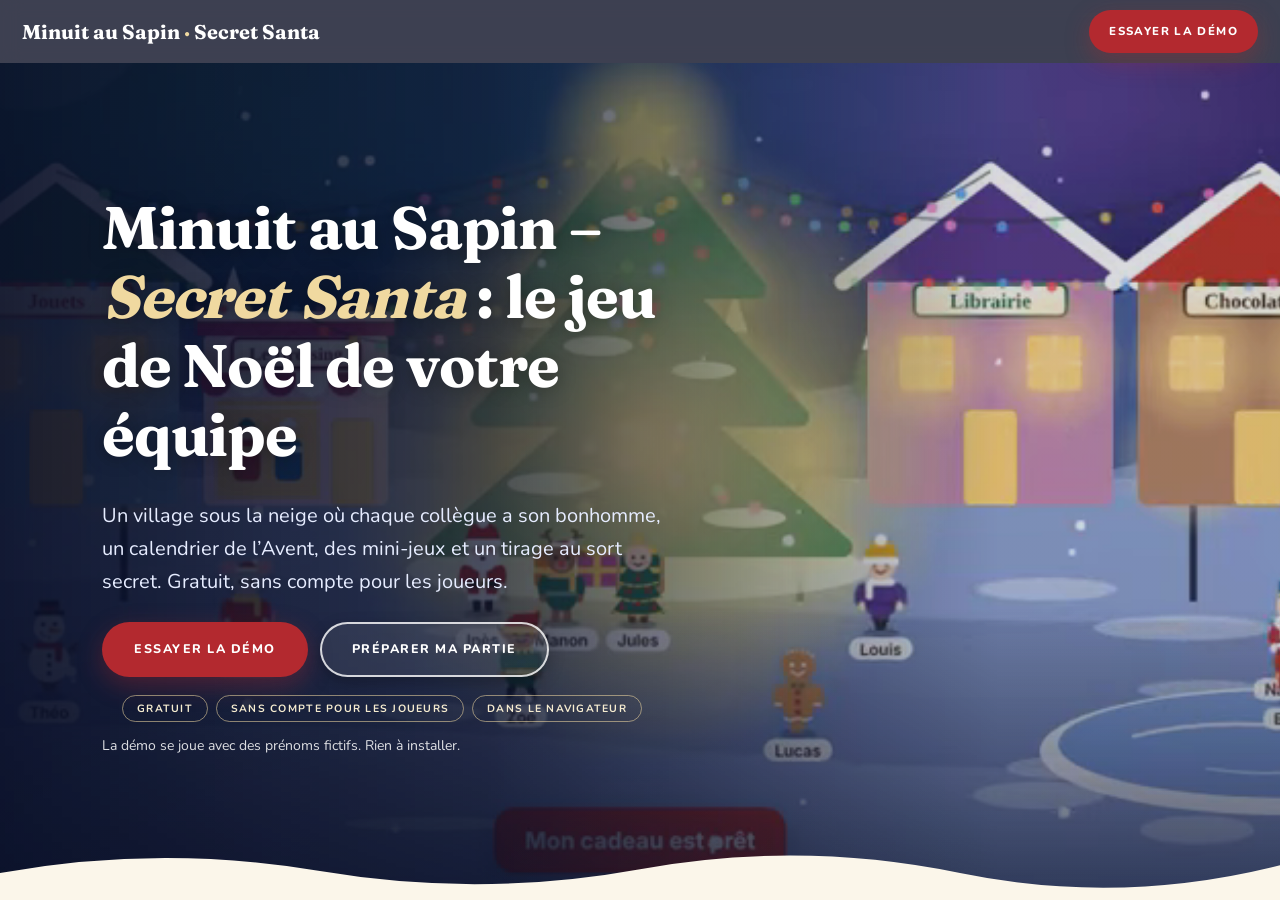
==== commit 5377cedc: "Add files via upload" ====
--- a/index.html
+++ b/index.html
@@ -4,17 +4,17 @@
 <meta charset="utf-8">
 <meta name="viewport" content="width=device-width,initial-scale=1,viewport-fit=cover">
 <meta name="theme-color" content="#0f1b3d"><meta name="mobile-web-app-capable" content="yes"><meta name="apple-mobile-web-app-capable" content="yes"><meta name="apple-mobile-web-app-title" content="Village"><meta name="apple-mobile-web-app-status-bar-style" content="default">
-<title>Secret Santa – Village de Noël : jeu de Noël en équipe, gratuit</title>
-<meta name="description" content="Secret Santa – Village de Noël : un village sous la neige, un calendrier de l’Avent, des mini-jeux et un tirage au sort secret pour votre équipe. Gratuit, sans compte pour les joueurs.">
+<title>Minuit au Sapin – Secret Santa : jeu de Noël en équipe, gratuit</title>
+<meta name="description" content="Minuit au Sapin – Secret Santa : un village sous la neige, un calendrier de l’Avent, des mini-jeux et un tirage au sort secret pour votre équipe. Gratuit, sans compte pour les joueurs.">
 <link rel="canonical" href="https://justinedeubeda.github.io/village-secret-santa/">
 <link rel="icon" href="favicon.svg" type="image/svg+xml">
-<meta property="og:type" content="website"><meta property="og:locale" content="fr_FR"><meta property="og:site_name" content="Secret Santa – Village de Noël">
-<meta property="og:title" content="Secret Santa – Village de Noël : le jeu de Noël de votre équipe">
+<meta property="og:type" content="website"><meta property="og:locale" content="fr_FR"><meta property="og:site_name" content="Minuit au Sapin – Secret Santa">
+<meta property="og:title" content="Minuit au Sapin – Secret Santa : le jeu de Noël de votre équipe">
 <meta property="og:description" content="Un village, un calendrier de l’Avent et un tirage secret pour votre équipe. Gratuit.">
 <meta property="og:url" content="https://justinedeubeda.github.io/village-secret-santa/"><meta property="og:image" content="https://justinedeubeda.github.io/village-secret-santa/img/og.jpg">
 <meta name="twitter:card" content="summary_large_image">
 <script>try{if(!location.hash||location.hash==='#')document.documentElement.className+=' landing'}catch(e){}</script>
-<script type="application/ld+json">{"@context": "https://schema.org", "@type": "WebApplication", "name": "Secret Santa – Village de Noël", "url": "https://justinedeubeda.github.io/village-secret-santa/", "description": "Un jeu de Noël pour les équipes : un village animé, un calendrier de l’Avent, des mini-jeux et un tirage au sort Secret Santa.", "applicationCategory": "GameApplication", "operatingSystem": "Web", "inLanguage": "fr", "image": "https://justinedeubeda.github.io/village-secret-santa/img/og.jpg", "offers": {"@type": "Offer", "price": "0", "priceCurrency": "EUR"}}</script><script type="application/ld+json">{"@context": "https://schema.org", "@type": "FAQPage", "mainEntity": [{"@type": "Question", "name": "Est-ce que c’est gratuit ?", "acceptedAnswer": {"@type": "Answer", "text": "Oui, le village est gratuit pour cette saison. Les joueurs n’ont aucun compte à créer : chacun reçoit un lien personnel."}}, {"@type": "Question", "name": "Faut-il créer un compte pour jouer ?", "acceptedAnswer": {"@type": "Answer", "text": "Non. L’organisateur ajoute les prénoms, puis chaque joueur reçoit un lien personnel. Il suffit de l’ouvrir dans le navigateur, sur ordinateur ou sur mobile."}}, {"@type": "Question", "name": "Combien de personnes faut-il pour un Secret Santa ?", "acceptedAnswer": {"@type": "Answer", "text": "Il faut au moins 3 joueurs pour que le tirage au sort ait un sens. Il n’y a pas d’autre minimum : l’ambiance est la même pour une équipe de 5 ou de 30."}}, {"@type": "Question", "name": "L’organisateur connaît-il qui offre à qui ?", "acceptedAnswer": {"@type": "Answer", "text": "Non, pas dans l’application. L’écran du tirage n’affiche jamais les paires, et chaque joueur ne découvre que la personne à qui il offre, dans sa propre lettre."}}, {"@type": "Question", "name": "Et si quelqu’un ne veut pas participer ?", "acceptedAnswer": {"@type": "Answer", "text": "Chaque joueur répond à l’invitation par « Oui, je participe » ou « Pas cette année ». Seuls ceux qui participent entrent dans le tirage."}}]}</script>
+<script type="application/ld+json">{"@context": "https://schema.org", "@type": "WebApplication", "name": "Minuit au Sapin – Secret Santa", "url": "https://justinedeubeda.github.io/village-secret-santa/", "description": "Un jeu de Noël pour les équipes : un village animé, un calendrier de l’Avent, des mini-jeux et un tirage au sort Secret Santa.", "applicationCategory": "GameApplication", "operatingSystem": "Web", "inLanguage": "fr", "image": "https://justinedeubeda.github.io/village-secret-santa/img/og.jpg", "offers": {"@type": "Offer", "price": "0", "priceCurrency": "EUR"}}</script><script type="application/ld+json">{"@context": "https://schema.org", "@type": "FAQPage", "mainEntity": [{"@type": "Question", "name": "Est-ce que c’est gratuit ?", "acceptedAnswer": {"@type": "Answer", "text": "Oui, le village est gratuit pour cette saison. Les joueurs n’ont aucun compte à créer : chacun reçoit un lien personnel."}}, {"@type": "Question", "name": "Faut-il créer un compte pour jouer ?", "acceptedAnswer": {"@type": "Answer", "text": "Non. L’organisateur ajoute les prénoms, puis chaque joueur reçoit un lien personnel. Il suffit de l’ouvrir dans le navigateur, sur ordinateur ou sur mobile."}}, {"@type": "Question", "name": "Combien de personnes faut-il pour un Secret Santa ?", "acceptedAnswer": {"@type": "Answer", "text": "Il faut au moins 3 joueurs pour que le tirage au sort ait un sens. Il n’y a pas d’autre minimum : l’ambiance est la même pour une équipe de 5 ou de 30."}}, {"@type": "Question", "name": "L’organisateur connaît-il qui offre à qui ?", "acceptedAnswer": {"@type": "Answer", "text": "Non, pas dans l’application. L’écran du tirage n’affiche jamais les paires, et chaque joueur ne découvre que la personne à qui il offre, dans sa propre lettre."}}, {"@type": "Question", "name": "Et si quelqu’un ne veut pas participer ?", "acceptedAnswer": {"@type": "Answer", "text": "Chaque joueur répond à l’invitation par « Oui, je participe » ou « Pas cette année ». Seuls ceux qui participent entrent dans le tirage."}}]}</script>
 <style>
 @font-face{font-family:"Fraunces";font-weight:600;font-style:normal;font-display:swap;src:url(fonts/fraunces-latin-600-normal.woff2) format("woff2")}
 @font-face{font-family:"Fraunces";font-weight:700;font-style:normal;font-display:swap;src:url(fonts/fraunces-latin-700-normal.woff2) format("woff2")}
@@ -173,6 +173,7 @@
 @font-face{font-family:"Caveat";font-weight:600;font-display:swap;src:url(fonts/caveat-latin-600-normal.woff2) format("woff2")}
 @font-face{font-family:"Caveat";font-weight:700;font-display:swap;src:url(fonts/caveat-latin-700-normal.woff2) format("woff2")}
 
+.sAgree{display:flex;gap:10px;align-items:flex-start;margin:12px 0 4px;font-size:14px;line-height:1.45;cursor:pointer}.sAgree input{width:20px;height:20px;flex:none;margin-top:2px;accent-color:#2f6b4f}.sAgree a{color:#8a2a1c}
 /* finitions v4 */
 .btn{border-radius:999px;letter-spacing:.005em;font-weight:800}
 .btn.primary{background:linear-gradient(#d6473a,#bb2f22)}
@@ -606,7 +607,7 @@
 .srow{display:flex;gap:8px;align-items:center;margin-bottom:6px}
 .sav{width:26px;height:44px;flex:none}.sav svg{width:100%;height:100%}
 .sIn,.sBody input[type=text],.sBody input[type=date],.sBody input[type=time],.sBody textarea{border:1.5px solid #b98a54;background:rgba(255,255,255,.7);border-radius:10px;padding:8px 10px;font-size:14.5px;font-family:inherit;color:var(--ink);min-width:0}
-.srow .sIn{flex:1}
+.srow .sIn{flex:1}@supports (height:100dvh){#setup{height:100dvh;inset:auto 0 auto 0;top:0}.sCard{max-height:calc(100dvh - 20px)}}@media (max-width:520px){.srow{flex-wrap:wrap}.srow .sIn{flex:1 1 120px;min-width:110px}.srow .orgl{order:3}}
 #sRows{max-height:34vh;overflow:auto;padding-right:4px;margin-bottom:8px}
 .addrow{display:flex;gap:8px;flex-wrap:wrap;align-items:center}.addrow input{flex:1;min-width:140px}
 #sPasteTa,.sBody textarea{width:100%;min-height:74px;margin:8px 0;display:block}
@@ -653,12 +654,12 @@
 </style>
 </head>
 <body class="night">
-<div id="landing" class="lp"><header class="top"><div class="wrap"><a class="brand" href="./">Secret Santa <span>·</span> Village de Noël</a>
+<div id="landing" class="lp"><header class="top"><div class="wrap"><a class="brand" href="./">Minuit au Sapin <span>·</span> Secret Santa</a>
 <nav aria-label="Navigation principale"><a href="secret-santa-a-distance.html">Secret Santa à distance</a><a href="jeu-de-noel-en-equipe.html">Jeu de Noël en équipe</a><a href="calendrier-de-l-avent-interactif.html">Calendrier de l’Avent</a><a href="guide-secret-santa.html">Guide Secret Santa</a><a href="faq.html">Questions fréquentes</a></nav>
 <a class="btn red sm" href="./#t=1" data-lp-demo>Essayer la démo</a></div></header>
 <main>
 <section class="hero"><div class="wrap"><div>
-<h1>Secret Santa – <em>Village de Noël</em> : le jeu de Noël de votre équipe</h1>
+<h1>Minuit au Sapin – <em>Secret Santa</em> : le jeu de Noël de votre équipe</h1>
 <p class="lead">Un village sous la neige où chaque collègue a son bonhomme, un calendrier de l’Avent, des mini-jeux et un tirage au sort secret. Gratuit, sans compte pour les joueurs.</p>
 <div class="cta"><a class="btn red" href="./#t=1" data-lp-demo>Essayer la démo</a><a class="btn ghost" href="./#o=" data-lp-create>Préparer ma partie</a></div>
 <ul class="chips"><li>Gratuit</li><li>Sans compte pour les joueurs</li><li>Dans le navigateur</li></ul>
@@ -678,6 +679,12 @@
 <div class="card"><div class="frame"><video muted loop playsinline preload="none" poster="img/advent-poster.jpg" aria-label="Le calendrier de l’Avent du village : 24 portes avec devinettes, anecdotes et défis photo" data-lp-video><source src="img/advent.webm" type="video/webm"><source src="img/advent.mp4" type="video/mp4"></video><img class="fallback" src="img/advent.jpg" alt="Le calendrier de l’Avent du village : 24 portes avec devinettes, anecdotes et défis photo" width="1280" height="720" loading="lazy"></div><h3>Un calendrier de l’Avent interactif</h3><p>Une porte par jour, avec devinettes, anecdotes et défis photo qui rapportent des points. L’organisateur peut relire et modifier les textes avant le tirage.</p><p><a href="calendrier-de-l-avent-interactif.html">Voir le calendrier</a></p></div>
 <div class="card"><div class="frame"><video muted loop playsinline preload="none" poster="img/dressing-poster.jpg" aria-label="Le Dressing du village : choisir un personnage, des accessoires et des couleurs avec ses points" data-lp-video><source src="img/dressing.webm" type="video/webm"><source src="img/dressing.mp4" type="video/mp4"></video><img class="fallback" src="img/dressing.jpg" alt="Le Dressing du village : choisir un personnage, des accessoires et des couleurs avec ses points" width="1280" height="720" loading="lazy"></div><h3>Des points à dépenser au Dressing</h3><p>Les jeux, les défis et les mots doux rapportent des points. On les dépense pour personnaliser son bonhomme : chapeaux, lunettes, ailes, couleurs spéciales.</p></div>
 <div class="card"><div class="frame"><img src="img/village.jpg" alt="Le village de Noël avec ses personnages, sa patinoire et ses boutiques" width="1280" height="720" loading="lazy"></div><h3>Des mini-jeux de quelques minutes</h3><p>Patinoire, jeu des paires, chocolat chaud parfait, atelier de biscuits à offrir : de quoi se faire des petits signes sans réunion.</p><p><a href="jeu-de-noel-en-equipe.html">Découvrir le jeu</a></p></div>
+</div></div></section>
+<section><div class="wrap"><h2>Deux jeux à essayer dans le village</h2>
+<p>Pas besoin de réunion pour s’amuser ensemble : quelques minutes suffisent, et chaque jeu rapporte des points à dépenser au Dressing.</p>
+<div class="grid">
+<div class="card"><div class="frame"><img src="img/patinoire.jpg" alt="La patinoire : un jeu où l’on évite des sapins, des cadeaux et des bonhommes de neige sur le lac gelé, avec les prénoms des collègues qui patinent" width="1280" height="720" loading="lazy"></div><h3>La patinoire du lac gelé</h3><p>On glisse à gauche ou à droite pendant 45 secondes, trois vies pour éviter les décorations. Si l’on percute un collègue (son prénom s’affiche), on lui offre un point pour se faire pardonner. Points du jour : jusqu’à 4.</p></div>
+<div class="card"><div class="frame"><img src="img/vitrine.jpg" alt="La vitrine des biscuits de la boulangerie : des biscuits décorés offerts d’un collègue à un autre" width="1280" height="720" loading="lazy"></div><h3>L’atelier et la vitrine des biscuits</h3><p>On décore un biscuit (forme, glaçage, bonbons, dessin) et on l’offre à un collègue : un lutin le lui apporte. Tous les biscuits offerts s’exposent dans la vitrine de la boulangerie, avec le nom de qui les a faits et de qui les reçoit.</p></div>
 </div></div></section>
 <section><div class="wrap two"><div><h2>Pour les équipes à distance comme au bureau</h2>
 <ul class="tick"><li>Un tirage au sort équitable qui respecte les exclusions discrètes</li><li>Des idées de cadeaux soufflées aux lutins, sans nom, à la personne qui pioche</li><li>Une ouverture des cadeaux à une date et une heure communes</li><li>Un tableau de bord pour l’organisateur : qui a répondu, points d’équipe, temps passé</li></ul>
@@ -707,7 +714,7 @@
 <svg class="sled" viewBox="0 0 1440 170" preserveAspectRatio="xMidYMax slice" aria-hidden="true"><g><animateMotion dur="9s" repeatCount="indefinite" rotate="auto" calcMode="spline" keyTimes="0;1" keySplines=".4 0 .8 .6" path="M-60,70 C80,44 180,34 270,52 C380,84 470,98 560,92 C700,82 800,36 900,26"/>
 <g transform="translate(-30,-60) scale(1.7)"><path d="M0,38 L38,38 Q46,38 46,32" fill="none" stroke="#7a4a2a" stroke-width="3.4" stroke-linecap="round"/><rect x="8" y="22" width="22" height="12" rx="4" fill="#b3292f"/><circle cx="22" cy="14" r="8" fill="#f2c7a5"/><path d="M13,12 Q22,-6 32,12Z" fill="#2f7a4d"/><circle cx="22" cy="-1" r="3" fill="#fff"/><rect x="14" y="19" width="16" height="4" rx="2" fill="#f4c95d"/><circle cx="19" cy="14" r="1.2" fill="#2b2320"/><circle cx="26" cy="14" r="1.2" fill="#2b2320"/><path d="M30,26 L44,22" stroke="#b3292f" stroke-width="4" stroke-linecap="round"/></g></g></svg></div><div class="wrap"><h2>Le village vous attend</h2><p>Essayez la démo en deux minutes, ou préparez votre partie dès maintenant.</p><div class="cta"><a class="btn red" href="./#t=1" data-lp-demo>Essayer la démo</a><a class="btn ghost" href="./#o=" data-lp-create>Préparer ma partie</a></div></div></div>
 </main>
-<footer><div class="wrap"><div class="cols"><div><h3>Secret Santa – Village de Noël</h3><p>Un jeu de Noël pour les équipes, les amis et les familles : un village animé, un calendrier de l’Avent, des mini-jeux et un tirage au sort secret.</p></div><div><h3>Découvrir</h3><ul><li><a href="secret-santa-a-distance.html">Secret Santa à distance</a></li><li><a href="jeu-de-noel-en-equipe.html">Jeu de Noël en équipe</a></li><li><a href="calendrier-de-l-avent-interactif.html">Calendrier de l’Avent</a></li><li><a href="guide-secret-santa.html">Guide Secret Santa</a></li><li><a href="faq.html">Questions fréquentes</a></li></ul></div><div><h3>Essayer</h3><ul><li><a href="./#t=1">Démo jouable, sans compte</a></li><li><a href="./#o=">Préparer ma partie</a></li></ul></div></div></div></footer></div>
+<footer><div class="wrap"><div class="cols"><div><h3>Minuit au Sapin – Secret Santa</h3><p>Un jeu de Noël pour les équipes, les amis et les familles : un village animé, un calendrier de l’Avent, des mini-jeux et un tirage au sort secret.</p></div><div><h3>Découvrir</h3><ul><li><a href="secret-santa-a-distance.html">Secret Santa à distance</a></li><li><a href="jeu-de-noel-en-equipe.html">Jeu de Noël en équipe</a></li><li><a href="calendrier-de-l-avent-interactif.html">Calendrier de l’Avent</a></li><li><a href="guide-secret-santa.html">Guide Secret Santa</a></li><li><a href="faq.html">Questions fréquentes</a></li></ul></div><div><h3>Essayer</h3><ul><li><a href="./#t=1">Démo jouable, sans compte</a></li><li><a href="./#o=">Préparer ma partie</a></li><li><a href="privacy.html">Confidentialité</a></li></ul></div></div></div></footer></div>
 <div id="sky"><div class="s day"></div><div class="s dusk"></div><div class="s night"></div><div id="aurora"><i></i><i></i></div></div>
 <div id="gray"></div>
 <div id="stage"><div id="world"><svg id="bg" viewBox="0 0 1600 900"></svg><div id="chars"></div><div id="fx"></div><div id="sleigh" class="hidden"></div></div></div>
@@ -715,7 +722,7 @@
 
 <div id="hud" class="hidden">
   <div class="tl">
-    <div class="title">Village de Noël</div>
+    <div class="title">Minuit au Sapin</div>
     <div class="wx" id="wx">Météo en cours de chargement…</div>
     <div class="wx" id="openInfo"></div>
     <div class="prog"><div class="bar"><i id="bar"></i></div><span id="cnt"></span></div>
@@ -748,7 +755,7 @@
 
 <div id="intro"><div id="parade" aria-hidden="true"></div><div class="card">
   <div class="kicker">Secret Santa de l'équipe</div>
-  <h1>Le Village de Noël</h1>
+  <h1>Minuit au Sapin</h1>
   <p>Un village sous la neige, des lutins discrets, et une lettre qui t'attend.</p>
   <div class="label" id="nameLbl">Qui es-tu ?</div>
   <div id="names" class="chips"></div>
@@ -1390,7 +1397,7 @@
 function setupPWA(){
   try{
     const l=document.createElement('link');l.rel='apple-touch-icon';l.href=appIcon(180);document.head.appendChild(l);
-    const man={name:'Village de Noël',short_name:'Village',description:'Le village de Noël du Secret Santa',start_url:location.href,scope:location.href.split('#')[0],display:'standalone',background_color:'#0f1b3d',theme_color:'#0f1b3d',icons:[{src:appIcon(192),sizes:'192x192',type:'image/png'},{src:appIcon(512),sizes:'512x512',type:'image/png'}]};
+    const man={name:'Minuit au Sapin',short_name:'Minuit',description:'Le village de Noël du Secret Santa',start_url:location.href,scope:location.href.split('#')[0],display:'standalone',background_color:'#0f1b3d',theme_color:'#0f1b3d',icons:[{src:appIcon(192),sizes:'192x192',type:'image/png'},{src:appIcon(512),sizes:'512x512',type:'image/png'}]};
     const m=document.createElement('link');m.rel='manifest';m.href='data:application/manifest+json,'+encodeURIComponent(JSON.stringify(man));document.head.appendChild(m);
   }catch(e){}
 }
@@ -1399,9 +1406,9 @@
   const pad=n=>String(n).padStart(2,'0'),f=d=>`${d.getFullYear()}${pad(d.getMonth()+1)}${pad(d.getDate())}`;
   const today=new Date();today.setHours(0,0,0,0);const start=new Date(Math.max(+today,+ADV_START));const end=new Date(OPENING.date);
   const url=location.href;
-  const L=['BEGIN:VCALENDAR','VERSION:2.0','PRODID:-//Village de Noel//Secret Santa//FR','CALSCALE:GREGORIAN','BEGIN:VEVENT','UID:village-'+Math.random().toString(36).slice(2)+'@secret-santa','DTSTAMP:'+new Date().toISOString().replace(/[-:]/g,'').replace(/\.\d+/,''),
+  const L=['BEGIN:VCALENDAR','VERSION:2.0','PRODID:-//Minuit au Sapin//Secret Santa//FR','CALSCALE:GREGORIAN','BEGIN:VEVENT','UID:village-'+Math.random().toString(36).slice(2)+'@secret-santa','DTSTAMP:'+new Date().toISOString().replace(/[-:]/g,'').replace(/\.\d+/,''),
     `DTSTART:${f(start)}T090000`,`DTEND:${f(start)}T091500`,`RRULE:FREQ=DAILY;UNTIL=${f(end)}T235959`,'SUMMARY:Ouvre ta porte du calendrier de l\'Avent','DESCRIPTION:Ton défi du jour t\'attend au village de Noël. Ton lien personnel (ne le partage pas) : '+url,'URL:'+url,
-    'BEGIN:VALARM','TRIGGER:PT0S','ACTION:DISPLAY','DESCRIPTION:Village de Noël','END:VALARM','END:VEVENT','END:VCALENDAR'];
+    'BEGIN:VALARM','TRIGGER:PT0S','ACTION:DISPLAY','DESCRIPTION:Minuit au Sapin','END:VALARM','END:VEVENT','END:VCALENDAR'];
   return L.map(icsFold).join('\r\n');
 }
 function downloadICS(){
@@ -1852,7 +1859,7 @@
   const ICE=['#ffffff','#ffd1dc','#bfe3ff','#fff3b0','#d8f5d0','#e9c9ff'],TOP=['#e74c3c','#2f6b4f','#2a6f9e','#f4c95d','#c25b8f','#ffffff','#5a2d17'];
   const draw=()=>{
     $('#panel').innerHTML=`<h2>Atelier des biscuits</h2><p>Choisis une forme, un glaçage, puis pose des bonbons ou dessine au glaçage. Ensuite, direction le four !</p>
-    <div class="row"><button class="btn ghost sm" id="ckVit">Voir la vitrine des biscuits</button></div>
+    <div class="row"><button class="btn green sm" id="ckVit">Voir la vitrine des biscuits</button></div>
     <div class="opt"><b>Forme</b>${[['star','Étoile'],['tree','Sapin'],['man','Bonhomme']].map(([k,l])=>`<button class="chip ${ck.shape===k?'on':''}" data-sh="${k}">${l}</button>`).join('')}</div>
     <div class="opt"><b>Glaçage</b>${ICE.map(c=>`<button class="sw ${ck.ice===c?'on':''}" data-ice="${c}" style="background:${c};border-color:#b98a54"></button>`).join('')}</div>
     <div class="opt"><b>Outil</b><button class="chip ${ck.mode==='bon'?'on':''}" data-mode="bon">Bonbons (${ck.dots.length}/${CK_MAXDOTS})</button><button class="chip ${ck.mode==='dess'?'on':''}" data-mode="dess">Dessin (${ck.lines.length}/${CK_MAXLINES} traits)</button></div>
@@ -2067,7 +2074,7 @@
   const mates=chars.filter(c=>!c.isMe&&!c.hidden&&c.n).map(c=>{const l=lookOf(c);return {n:c.n,coat:l.coat||'#c0392b',hat:l.hat||'#2f6b4f'};});
   const ml=lookOf(me);
   $('#panel').innerHTML=`<h2>Patinage sur le lac gelé</h2><p>Glisse à gauche ou à droite (flèches du clavier, ou touche la moitié gauche ou droite de l'écran) et évite les décorations de Noël : tu as 3 vies. Si tu percutes un collègue, tu lui offres 1 point à la fin de la partie pour te faire pardonner. Tiens ${DUR} secondes !</p>
-  <div class="ckwrap"><canvas id="skCv" width="${W}" height="${H}" style="height:min(50vh,440px);aspect-ratio:${W}/${H};max-width:100%;border-radius:14px;touch-action:none;background:#e8f6ff;box-shadow:0 0 0 4px #fff"></canvas></div><div id="skRes" style="text-align:center;margin-top:8px"></div>`;
+  <div class="ckwrap"><canvas id="skCv" width="${W}" height="${H}" style="height:min(42vh,420px);aspect-ratio:${W}/${H};max-width:100%;border-radius:14px;touch-action:none;background:#e8f6ff;box-shadow:0 0 0 4px #fff"></canvas></div><div id="skRes" style="text-align:center;margin-top:8px"></div>`;
   const cv=$('#skCv'),g=cv.getContext('2d');
   let x=W/2,vx=0,lives=3,time=0,inv=0,obs=[],next=.7,txt=[],over=false,start=0,last=0,off=0;const hits=new Set(),key={l:0,r:0},tc={l:0,r:0};
   const kd=e=>{const k=e.key;if(k==='ArrowLeft'||k==='a'||k==='q'){key.l=1;e.preventDefault();}if(k==='ArrowRight'||k==='d'){key.r=1;e.preventDefault();}};
@@ -2110,7 +2117,7 @@
       if(API.on){setTimeout(()=>API.rpc('skate_pardon',{p_token:TOKEN,p_to:names}).then(r=>{if(r&&typeof r.total==='number'){myPts=r.total;const e=$('#ptsN');if(e)e.textContent=myPts;}if(r&&r.given!==undefined&&r.given<n)toast('Tu n\'avais pas assez de points pour tous les pardons.');}).catch(netErr),900);}
       else{const gv=Math.min(n,Math.max(0,myPts-(typeof mySpent==='number'?mySpent:0)));myPts-=gv;const e=$('#ptsN');if(e)e.textContent=myPts;}}
     $('#skRes').innerHTML=`<p><b>${win?'Bravo, tu as tenu jusqu\'au bout !':lives<=0?'Aïe, plus de vies !':'Fin de la partie'}</b> ${Math.floor(time)} s sur la glace${pts?`, +${pts} point${pts>1?'s':''} (une fois par jour)`:''}.</p>${names.length?`<p class="note">Pour te faire pardonner, tu offres 1 point à : ${names.map(esc).join(', ')}.</p>`:''}<div class="row" style="justify-content:center"><button class="btn primary" id="skAgain">Rejouer</button></div>`;
-    $('#skAgain').onclick=shopSkate;};
+    $('#skAgain').onclick=shopSkate;setTimeout(()=>{const r=$('#skRes');if(r)r.scrollIntoView({behavior:'smooth',block:'end'});},120);};
   const loop=t=>{if(over)return;if(!last)last=t;const dt=Math.min(.05,(t-last)/1000);last=t;time+=dt;
     const sp=120+Math.min(70,time*2.2);off+=sp*dt;
     const st=(key.r||tc.r?1:0)-(key.l||tc.l?1:0);vx+=st*720*dt;vx*=Math.pow(.38,dt);vx=Math.max(-230,Math.min(230,vx));x+=vx*dt;
@@ -2266,7 +2273,6 @@
   const R={
     0:()=>`<h2>Qui joue cette année ?</h2><p class="sNote">Ajoute chaque personne de l'équipe, toi comprise. Chacune aura son bonhomme dans le village, que l'on peut personnaliser ensuite. <b>Coche « Organisateur » devant ton prénom</b> : tu retrouveras ton espace organisateur directement depuis ton lien joueur.</p>
       <ol class="flow"><li class="me">Tu prépares et crées ta partie</li><li>Tu invites ton équipe</li><li>Chacun répond et note ses idées</li><li>Tu lances le tirage</li><li>Ils jouent jusqu'au jour J</li></ol>
-      ${(srv()&&!CFG.created&&!CKEY)?`<div class="sWarn">Pour créer une vraie partie, tu auras besoin du <b>mot de code</b> envoyé avec la vidéo (il se saisit à l'étape Invitations). Tu peux déjà préparer ton équipe et essayer la démo.</div>`:''}
       ${CFG.created?`<div class="sPrev">Ta partie est déjà créée sur le serveur : tu peux <b>ajouter</b> des joueurs (étape 4, « Mettre à jour la partie »), mais pas en retirer ni les renommer.</div>`:''}
       <div class="sCnt"><b id="sCount">${TEAM.length}</b> joueur${TEAM.length>1?'s':''} <span style="opacity:.7">(à partir de 3)</span></div>
       <div id="sRows">${rowsHTML()}</div>
@@ -2311,7 +2317,7 @@
       if(srv()&&!CFG.created)return `<h2>Crée ta partie</h2><p class="sNote">Tout est prêt. Ta partie est isolée de celles des autres organisateurs : seuls tes joueurs et toi y avez accès.</p>
         <div class="recap"><div><b>${TEAM.length}</b>joueur${TEAM.length>1?'s':''}</div><div><b>${esc(OPENING.label.replace(/^le /,''))}</b>ouverture des cadeaux</div>${CFG.budget?`<div><b>${esc(CFG.budget)}</b>budget</div>`:''}</div>
         <p class="sNote">Tu pourras encore modifier les réglages et ajouter des joueurs ensuite.</p>
-        ${CKEY?'<p class="sNote">Ton lien de création est reconnu.</p>':'<label class="lab" style="margin-top:10px">Mot de code<input type="text" id="sCode" placeholder="Le mot reçu avec la vidéo" autocomplete="off" autocapitalize="off" spellcheck="false"></label><p class="sNote">Ce mot sert seulement à créer une partie. Il t\'a été donné par la personne qui a publié le village.</p>'}
+        ${CKEY?'<p class="sNote">Ton lien de création est reconnu.</p>':'<label class="sAgree"><input type="checkbox" id="sAgree"><span>J\'ai lu la <a href="privacy.html" target="_blank" rel="noopener">politique de confidentialité</a>. Je comprends que ma partie et les données des joueurs sont <b>supprimées automatiquement 30 jours après l\'ouverture des cadeaux</b>.</span></label>'}
         <button class="btn primary bigcta" id="sCreate">Créer ma partie</button><div class="sErr" id="sErr"></div>${inst}`;
       if(srv())return `<h2>Invite ton équipe</h2><p class="sNote">Partie créée. Envoie à chaque personne son lien personnel : il ouvre directement son bonhomme et sa lettre.</p>
         <ol class="flow"><li class="me">Envoie les messages (ci-dessous)</li><li>Suis les réponses (étape Tirage)</li><li>Lance le tirage</li></ol>
@@ -2350,8 +2356,8 @@
     else if(b.dataset.cm!=null)copy(msg(+b.dataset.cm),b);
     else if(b.id==='sAllMsg')copy(TEAM.map((m,i)=>m.n+'\n'+msg(i)).join('\n\n---\n\n'),b);
     else if(b.id==='sOrg'||b.id==='sOrg2')copy(S.base+'#o='+packCfg(true),b);
-    else if(b.id==='sCreate'){if(!TEAM.some(m=>m.org)&&!confirm('Aucun organisateur n\'est désigné dans l\'équipe (case « Organisateur », étape 1). Sans cela, ton espace organisateur ne sera accessible qu\'avec ton lien actuel. Créer quand même ?'))return;const code=(CKEY||(($('#sCode')||{}).value||'')).trim().toLowerCase();if(!code){setErr('Saisis le mot de code pour créer une partie.');return;}const e0=teamErr();if(e0){setErr(e0);return;}ensureTok();b.disabled=true;setErr('Création de la partie…');
-      API.rpc('create_game',{p_code:code,p_admin:CFG.admin,p_opening:new Date(CFG.date+'T'+(CFG.time||'09:00')).toISOString(),p_players:TEAM.map(m=>({name:m.n.trim(),token:m.tok})),p_config:srvCfg()}).then(()=>{CFG.created=1;S.drawOk=true;S.drawMsg='Partie créée ! Tes liens sont prêts ci-dessous.';sync();render();const og=TEAM.find(m=>m.org);if(og)adm('claim_organizer',{p_admin:CFG.admin,p_name:og.n.trim()}).catch(()=>{});}).catch(e=>{b.disabled=false;setErr(e.message||'Erreur');});}
+    else if(b.id==='sCreate'){if(!TEAM.some(m=>m.org)&&!confirm('Aucun organisateur n\'est désigné dans l\'équipe (case « Organisateur », étape 1). Sans cela, ton espace organisateur ne sera accessible qu\'avec ton lien actuel. Créer quand même ?'))return;const code=(CKEY||'').trim().toLowerCase();if(!code&&!(($('#sAgree')||{}).checked)){setErr('Coche la case pour confirmer que tu as lu la politique de confidentialité.');return;}const e0=teamErr();if(e0){setErr(e0);return;}ensureTok();b.disabled=true;setErr('Création de la partie…');
+      API.rpc(code?'create_game':'create_game_open',Object.assign(code?{p_code:code}:{},{p_admin:CFG.admin,p_opening:new Date(CFG.date+'T'+(CFG.time||'09:00')).toISOString(),p_players:TEAM.map(m=>({name:m.n.trim(),token:m.tok})),p_config:srvCfg()})).then(()=>{CFG.created=1;S.drawOk=true;S.drawMsg='Partie créée ! Tes liens sont prêts ci-dessous.';sync();render();const og=TEAM.find(m=>m.org);if(og)adm('claim_organizer',{p_admin:CFG.admin,p_name:og.n.trim()}).catch(()=>{});}).catch(e=>{b.disabled=false;setErr(e.message||'Erreur');});}
     else if(b.id==='sPush'){const e0=teamErr();if(e0){S.drawOk=false;S.drawMsg=e0;render();return;}ensureTok();const iso=()=>new Date(CFG.date+'T'+(CFG.time||'09:00')).toISOString();
       adm('admin_players',{p_admin:CFG.admin}).then(names=>{const have=new Set(names.map(x=>x.toLowerCase()));const add=TEAM.filter(m=>!have.has(m.n.trim().toLowerCase())).map(m=>({name:m.n.trim(),token:m.tok}));return (add.length?adm('add_players',{p_admin:CFG.admin,p_players:add}):Promise.resolve()).then(()=>adm('set_config',{p_admin:CFG.admin,p_config:srvCfg()})).then(()=>adm('set_opening',{p_admin:CFG.admin,p_opening:iso()})).then(()=>{S.drawOk=true;S.drawMsg='Partie mise à jour'+(add.length?' ('+add.length+' joueur'+(add.length>1?'s':'')+' ajouté'+(add.length>1?'s':'')+')':'')+'.';render();});}).catch(e=>{S.drawOk=false;S.drawMsg=e.message;render();});}
     else if(b.dataset.cr!=null){const i=+b.dataset.cr;if(!confirm('Générer un nouveau lien pour '+TEAM[i].n+' ? L\'ancien lien cessera de fonctionner.'))return;const nt=rtok();adm('rotate_token',{p_admin:CFG.admin,p_name:TEAM[i].n.trim(),p_new:nt}).then(()=>{TEAM[i].tok=nt;sync();S.drawOk=true;S.drawMsg='Nouveau lien généré pour '+TEAM[i].n+'. Ton lien organisateur a changé : recopie-le.';render();}).catch(e=>{S.drawOk=false;S.drawMsg=e.message;render();});}
